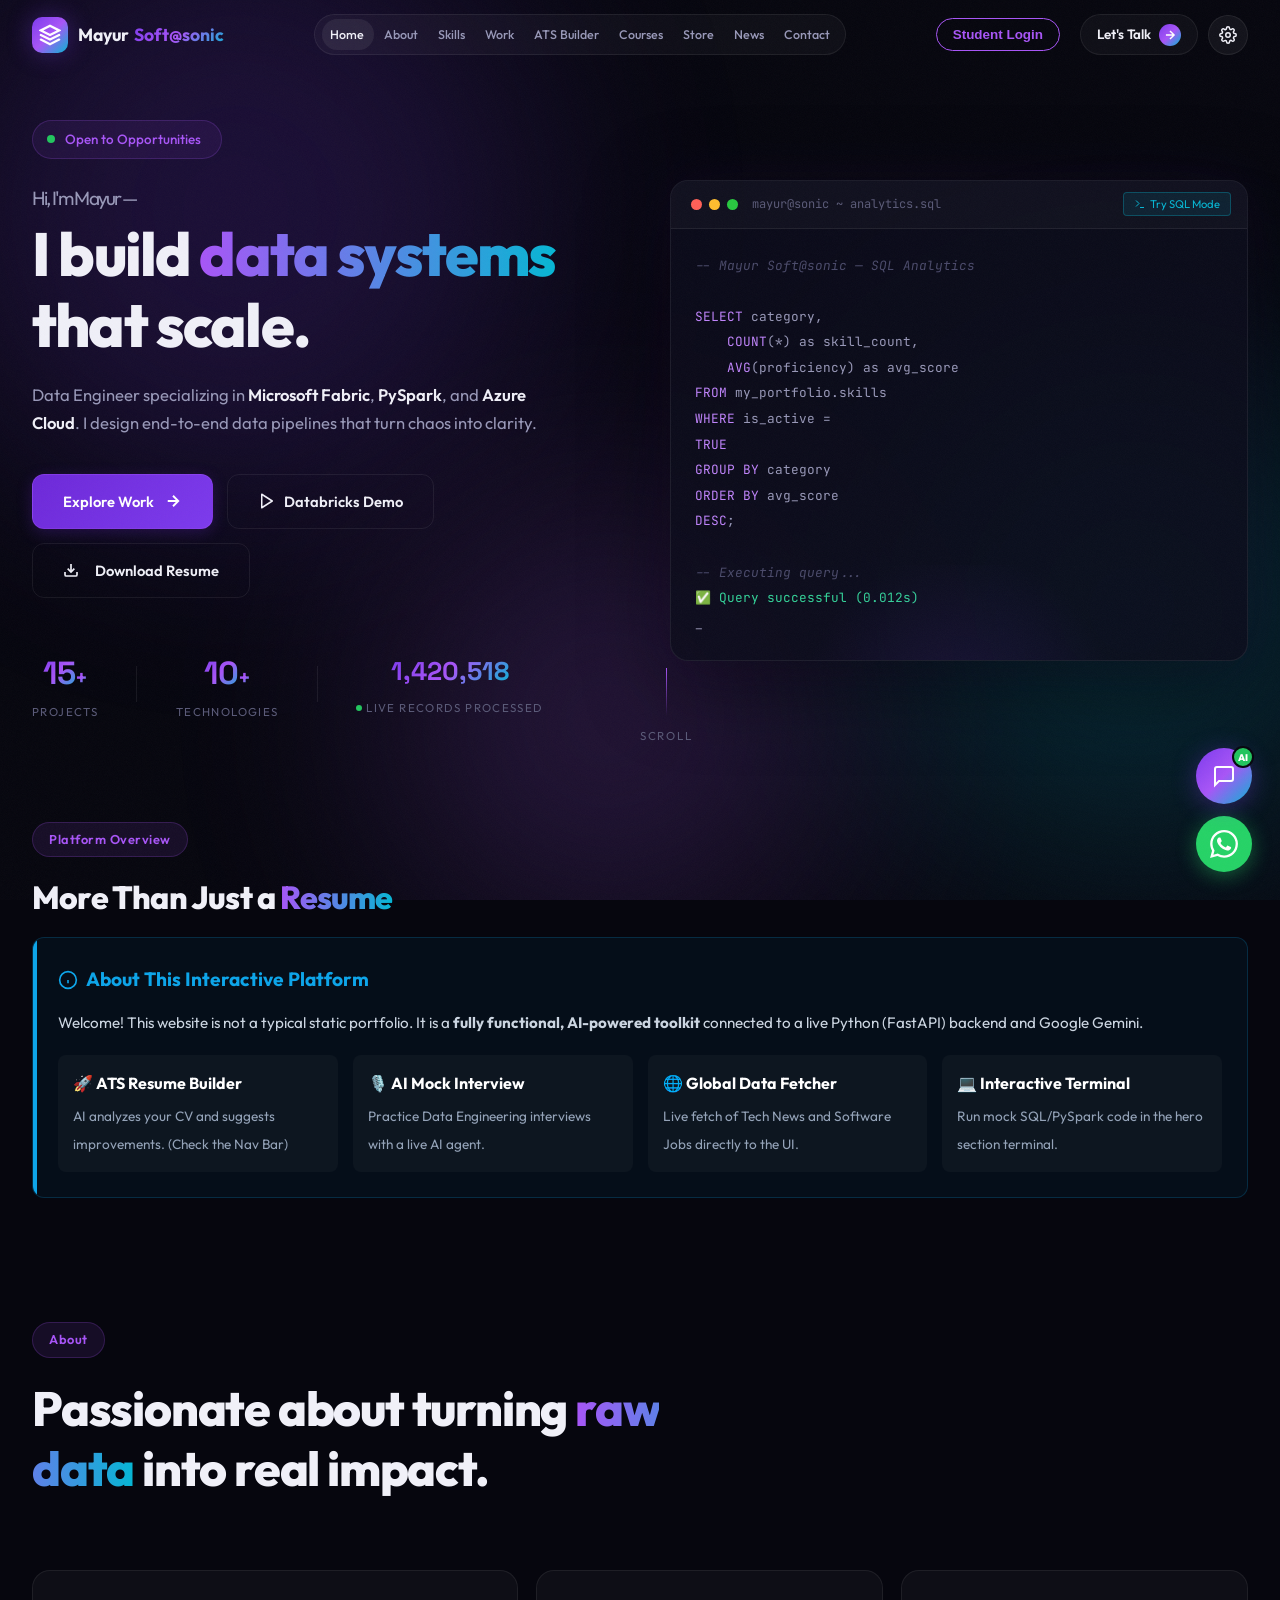
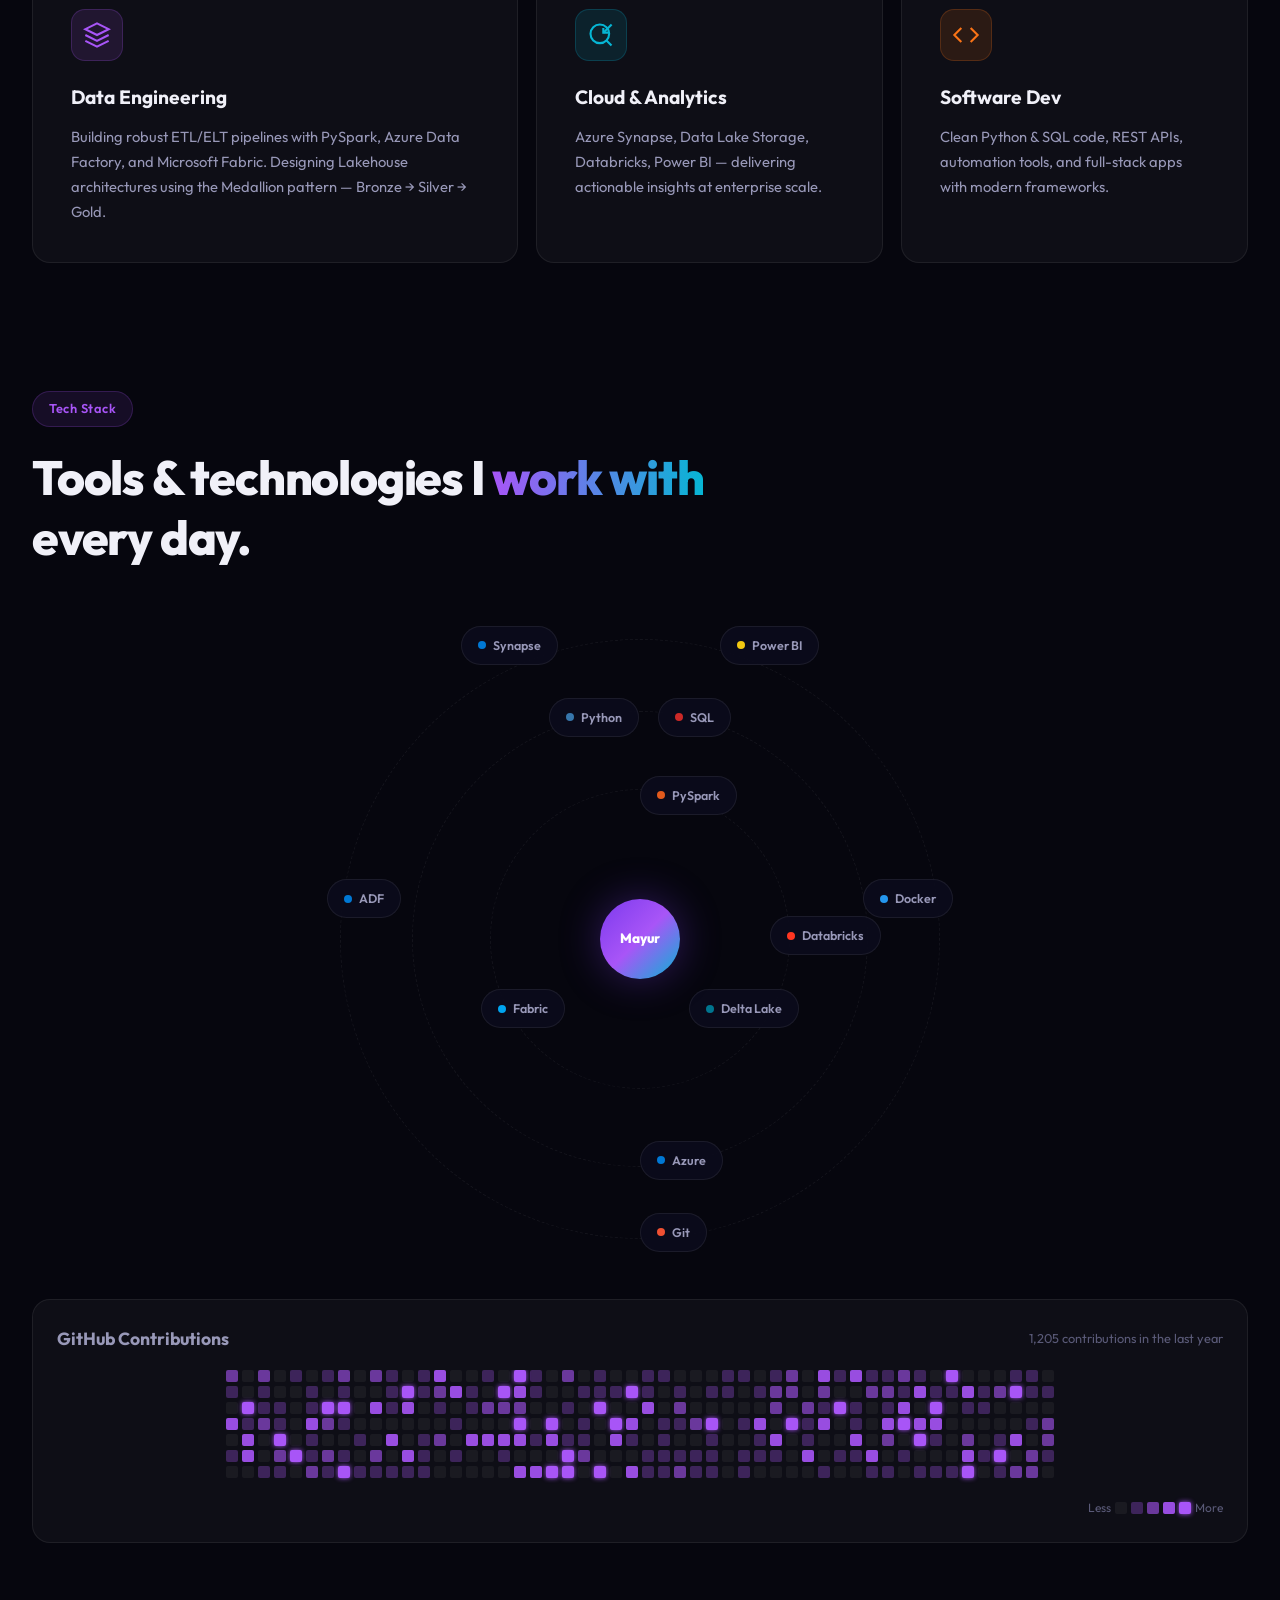
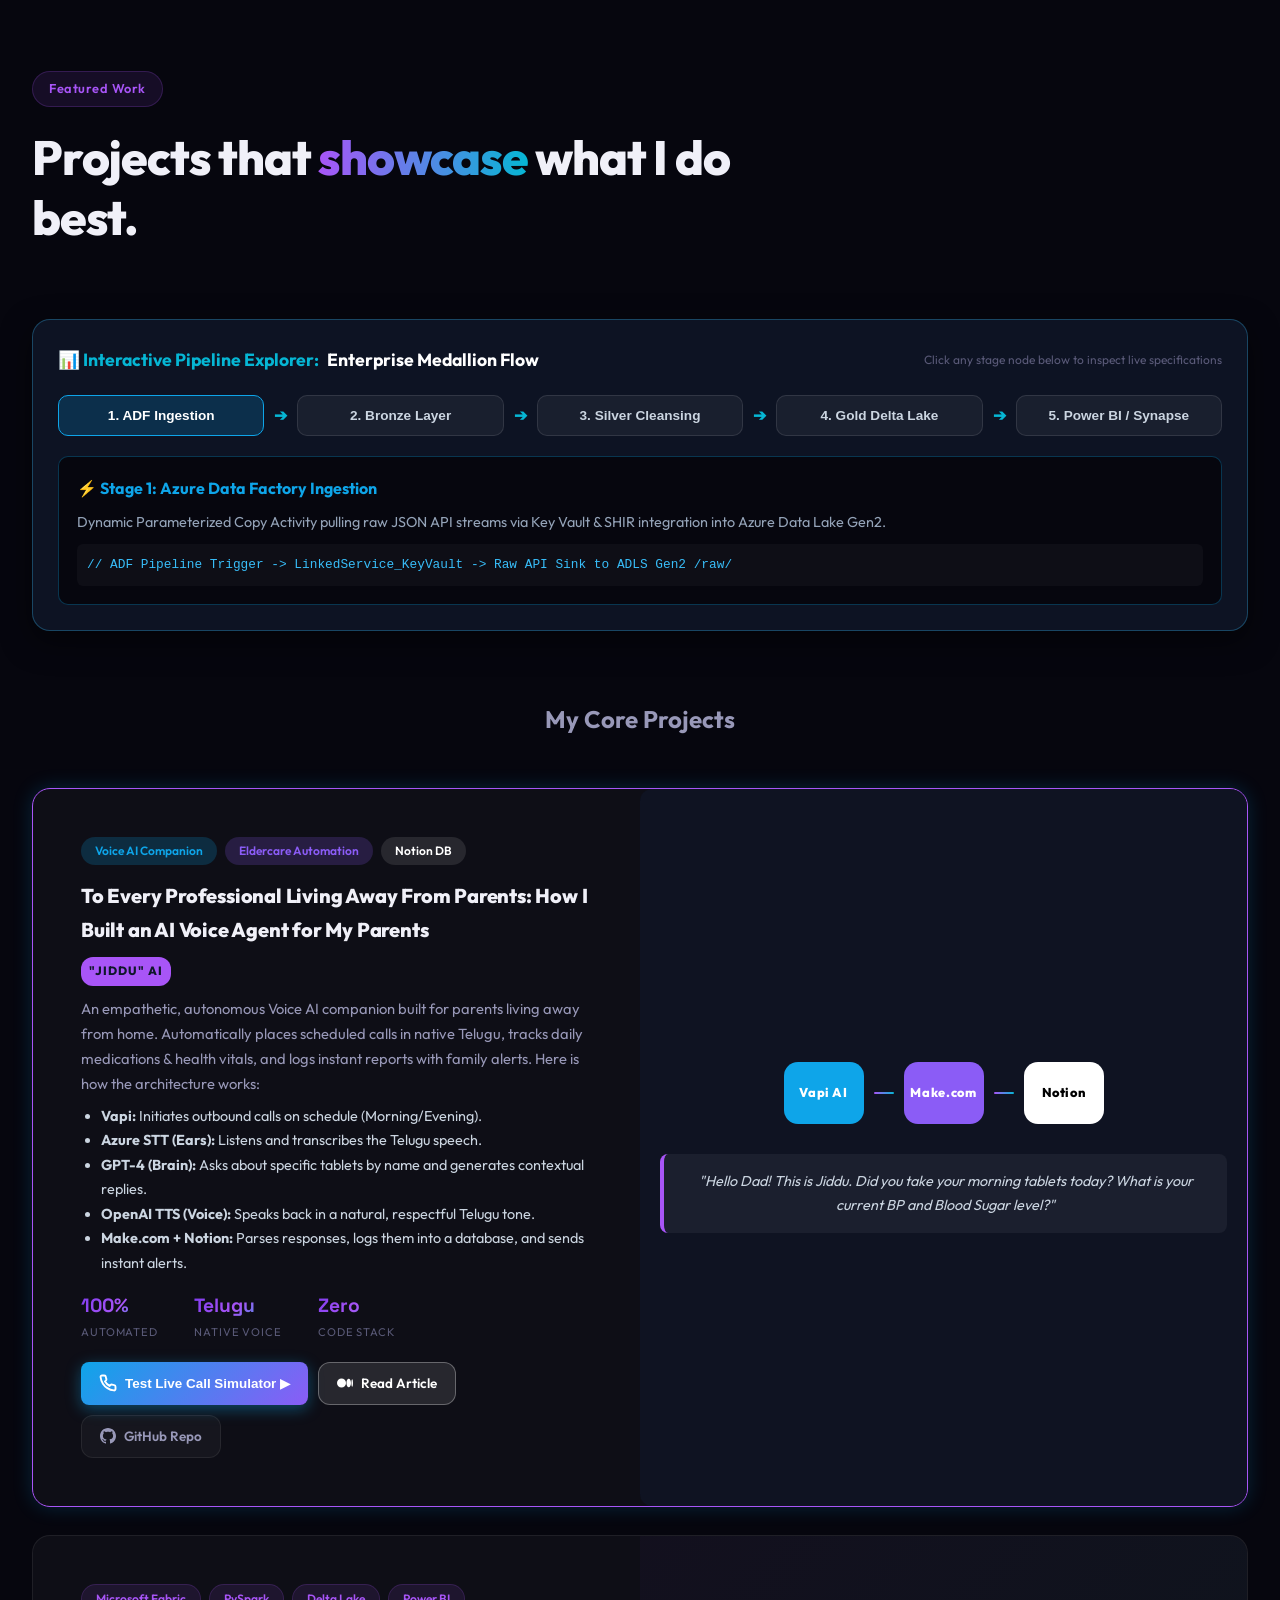
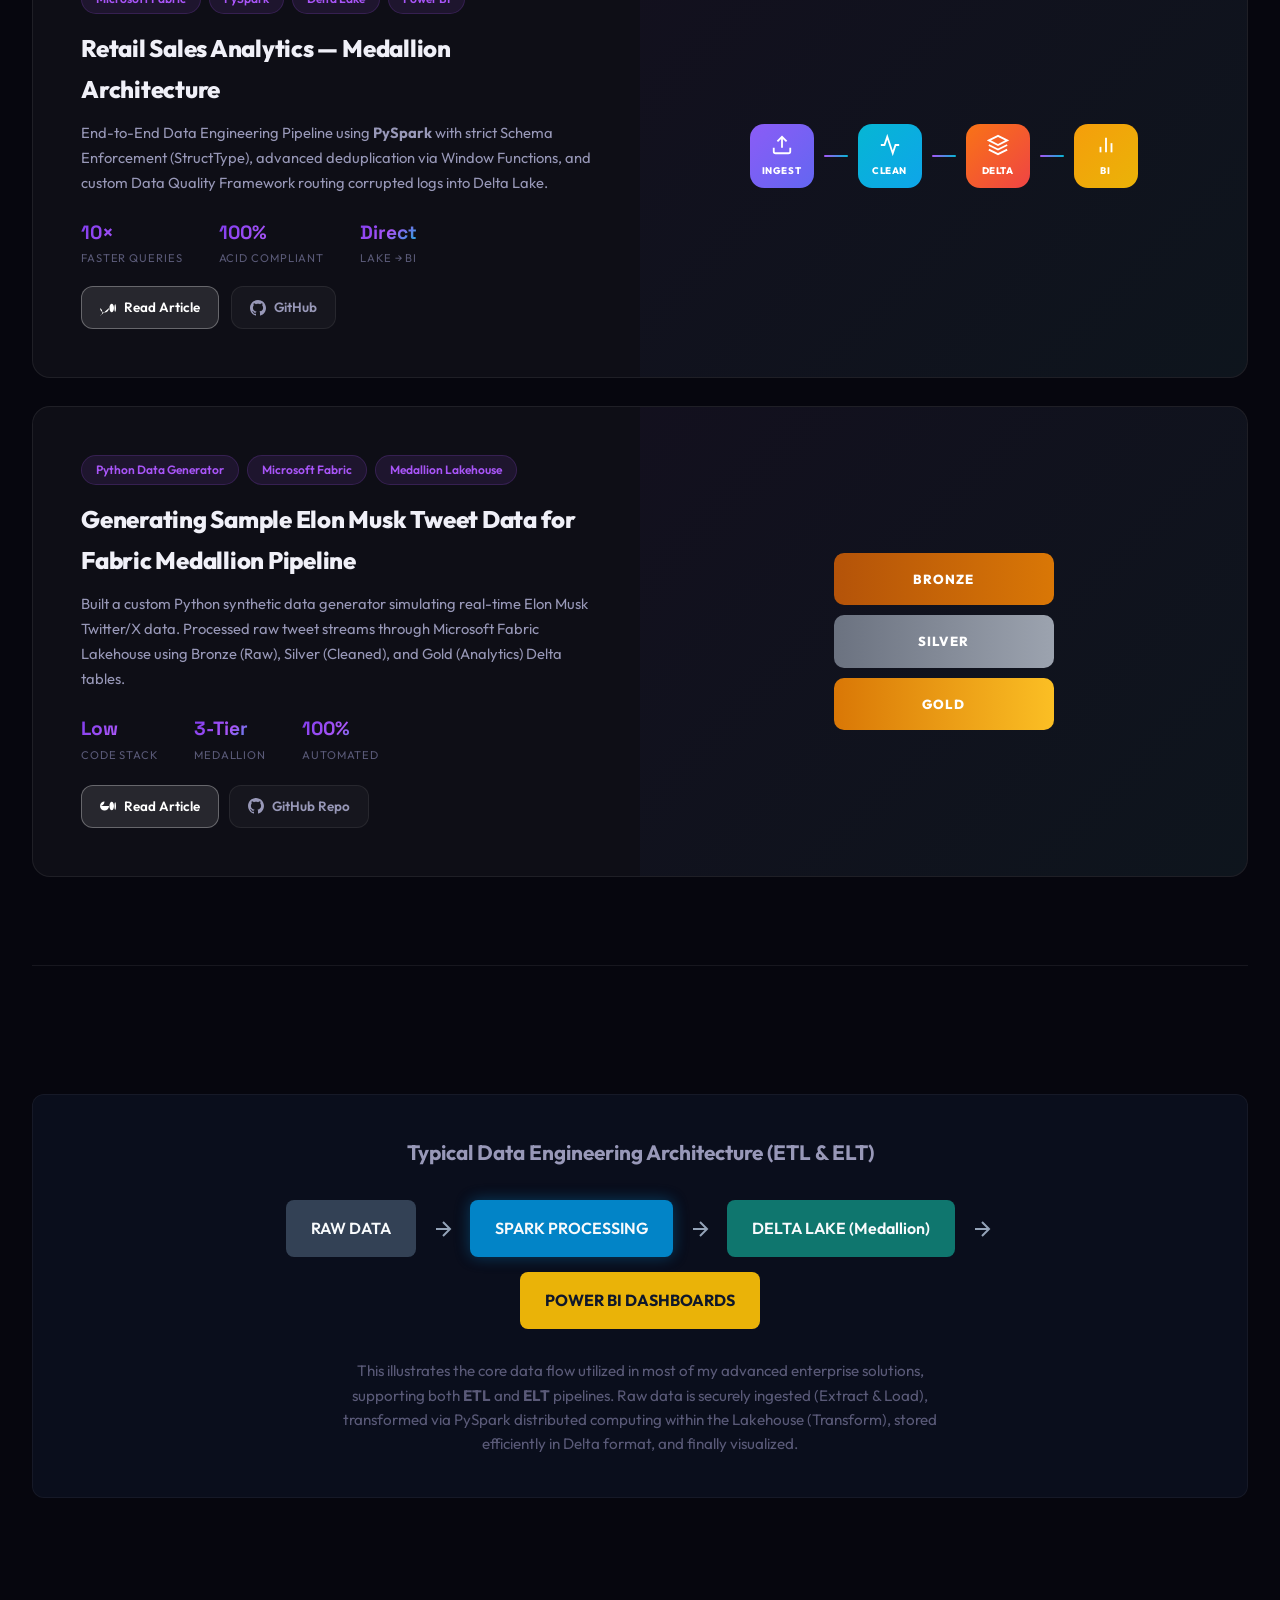
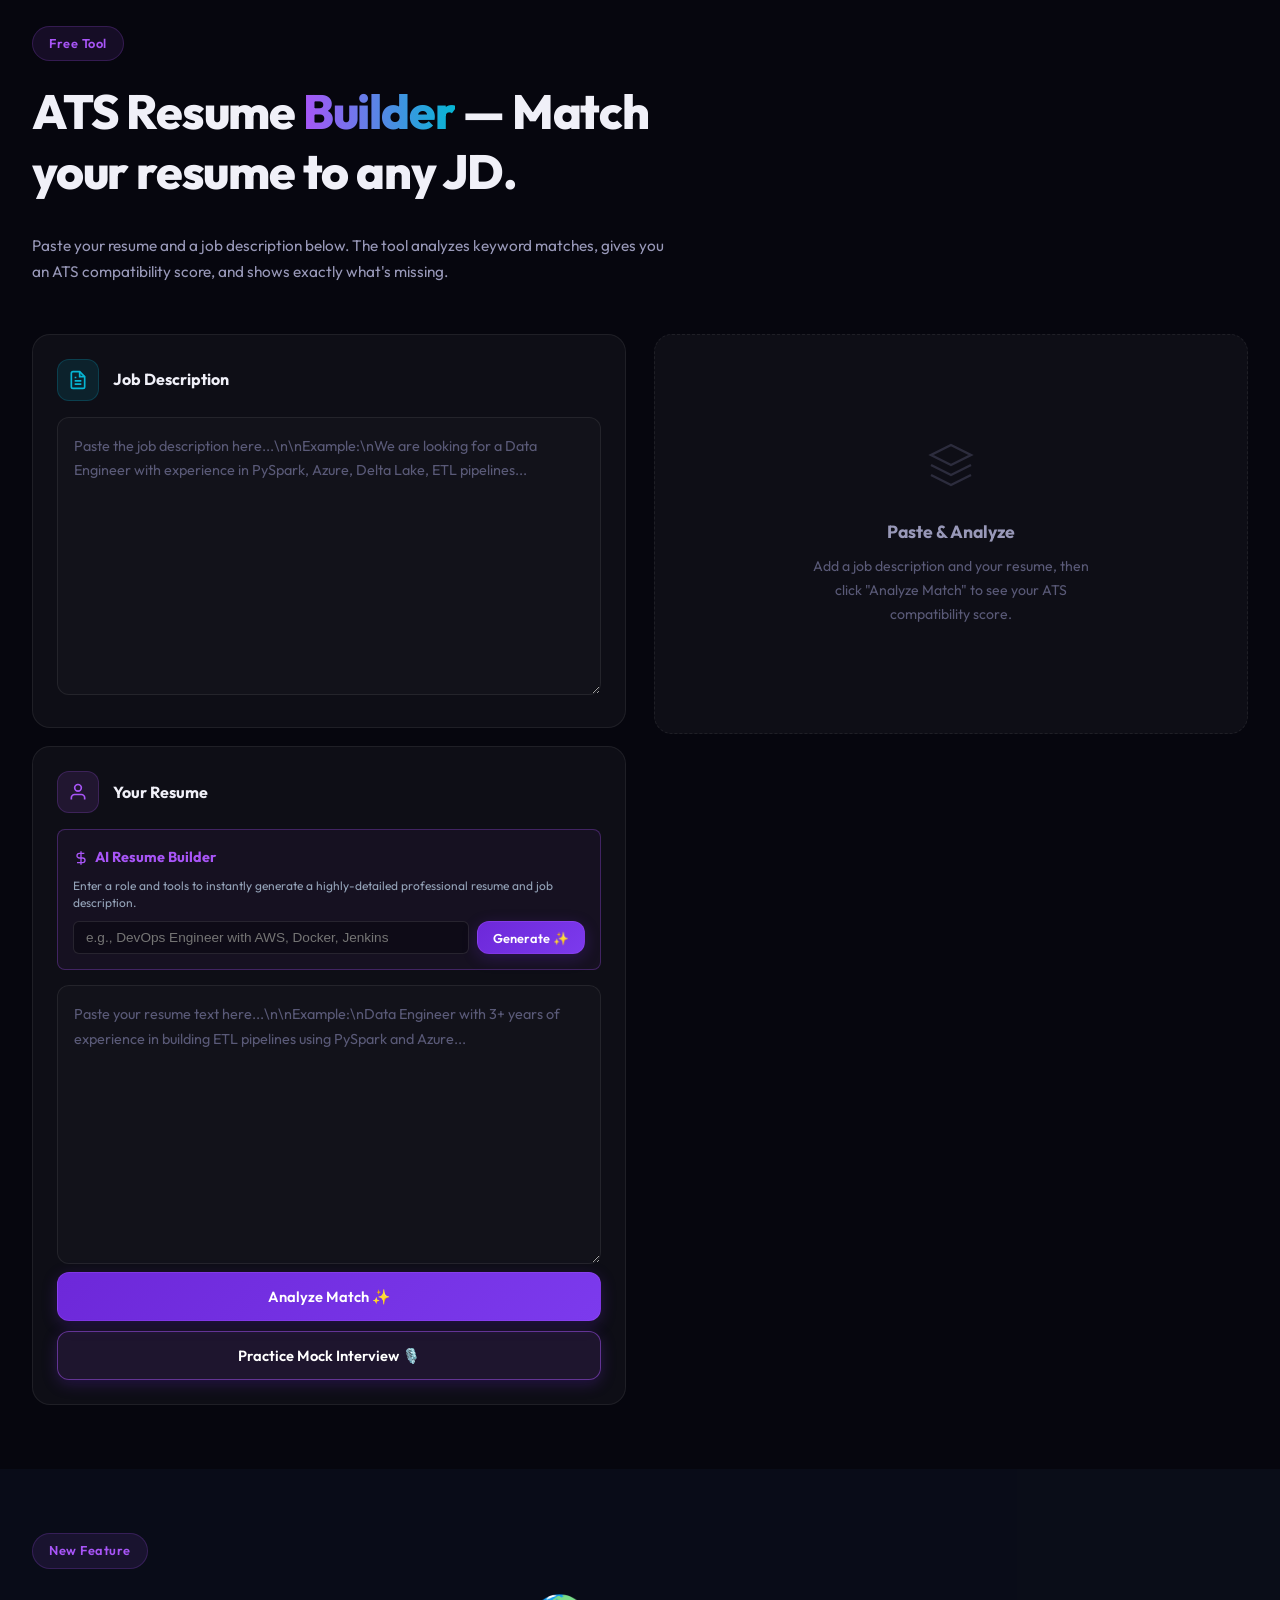
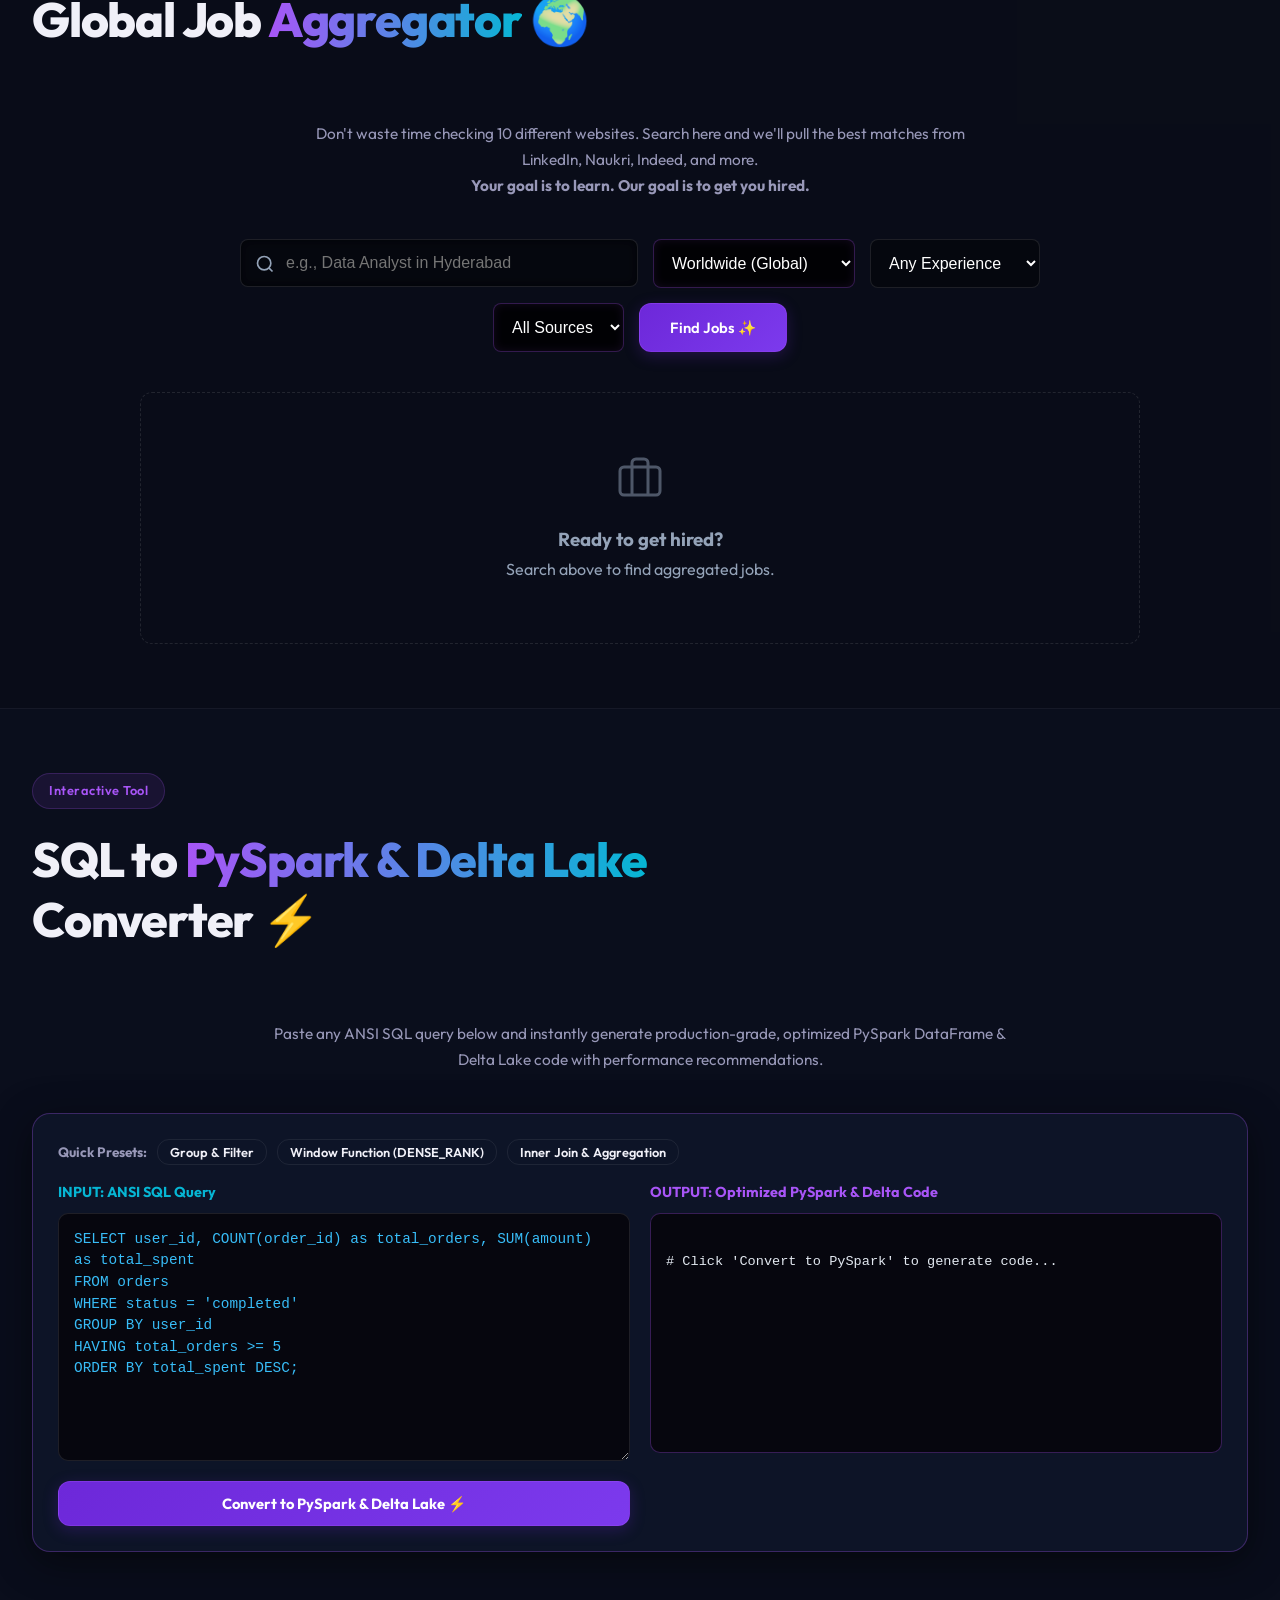
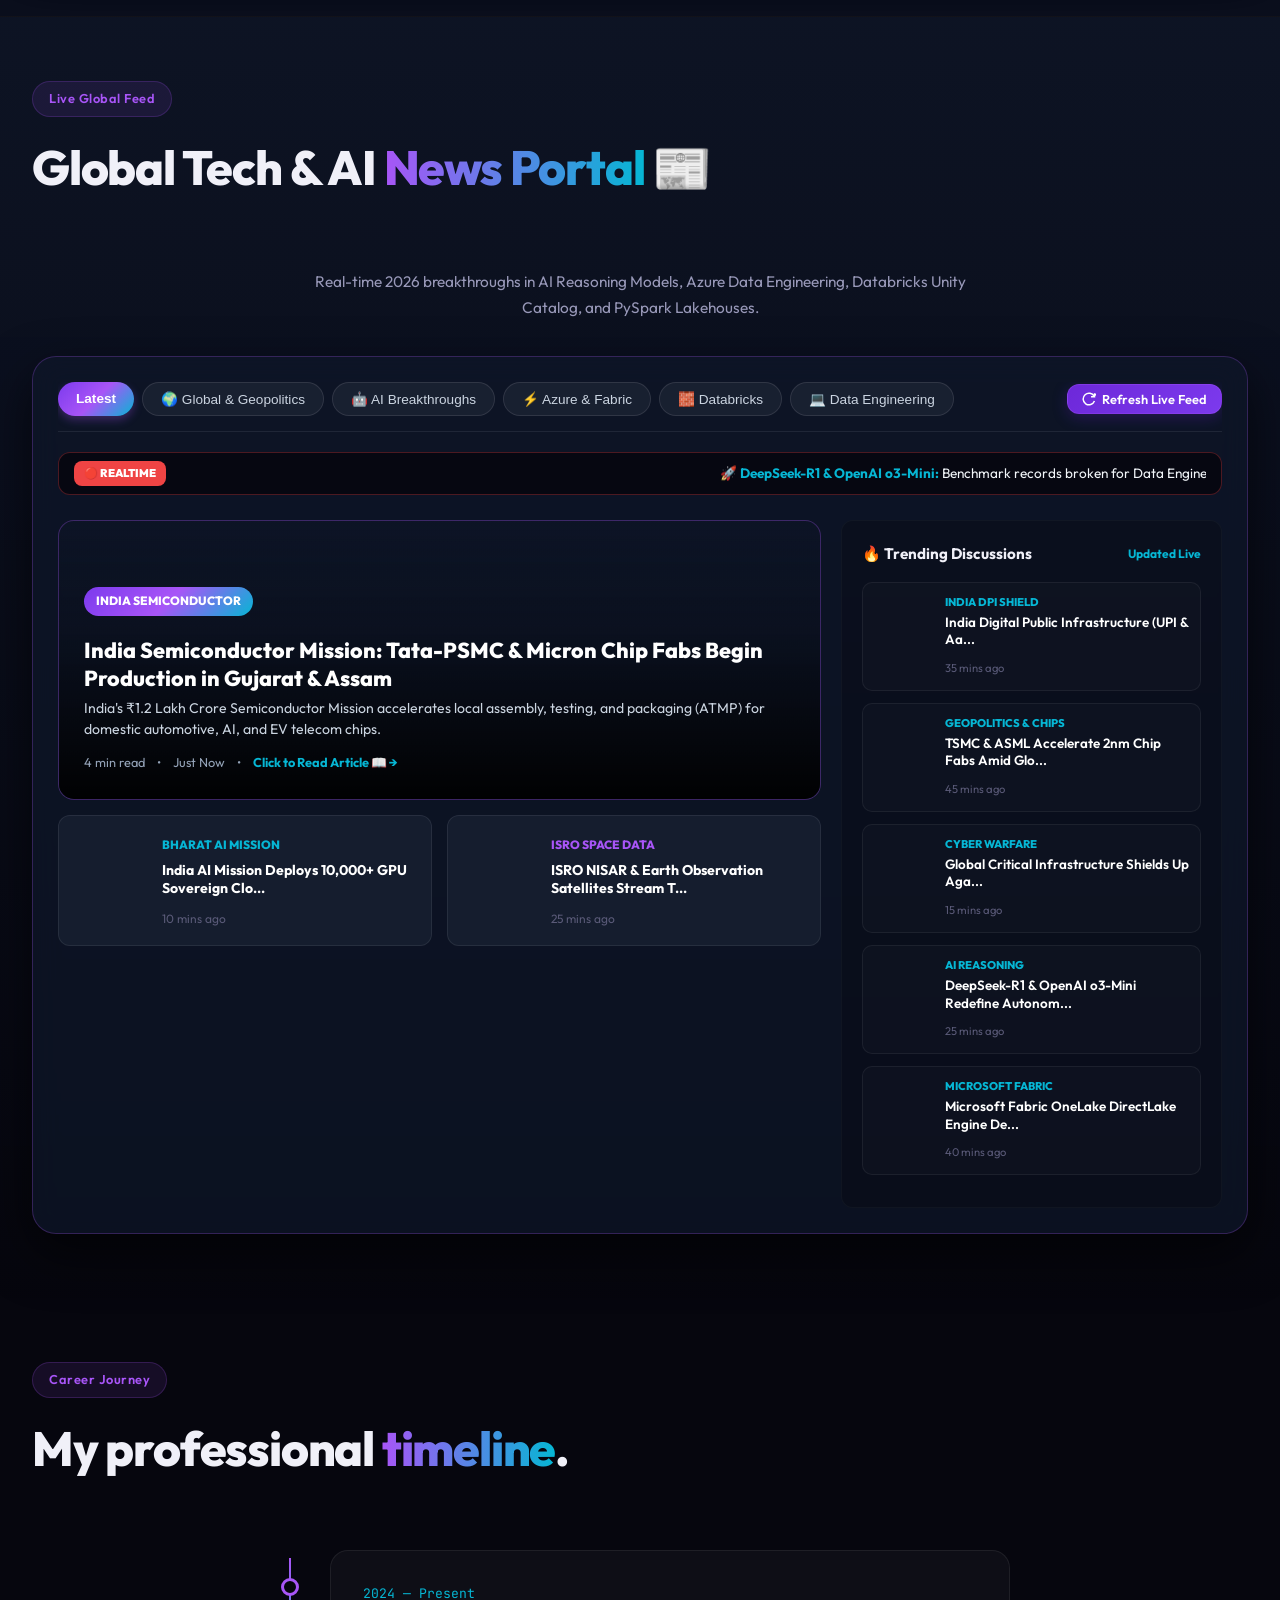
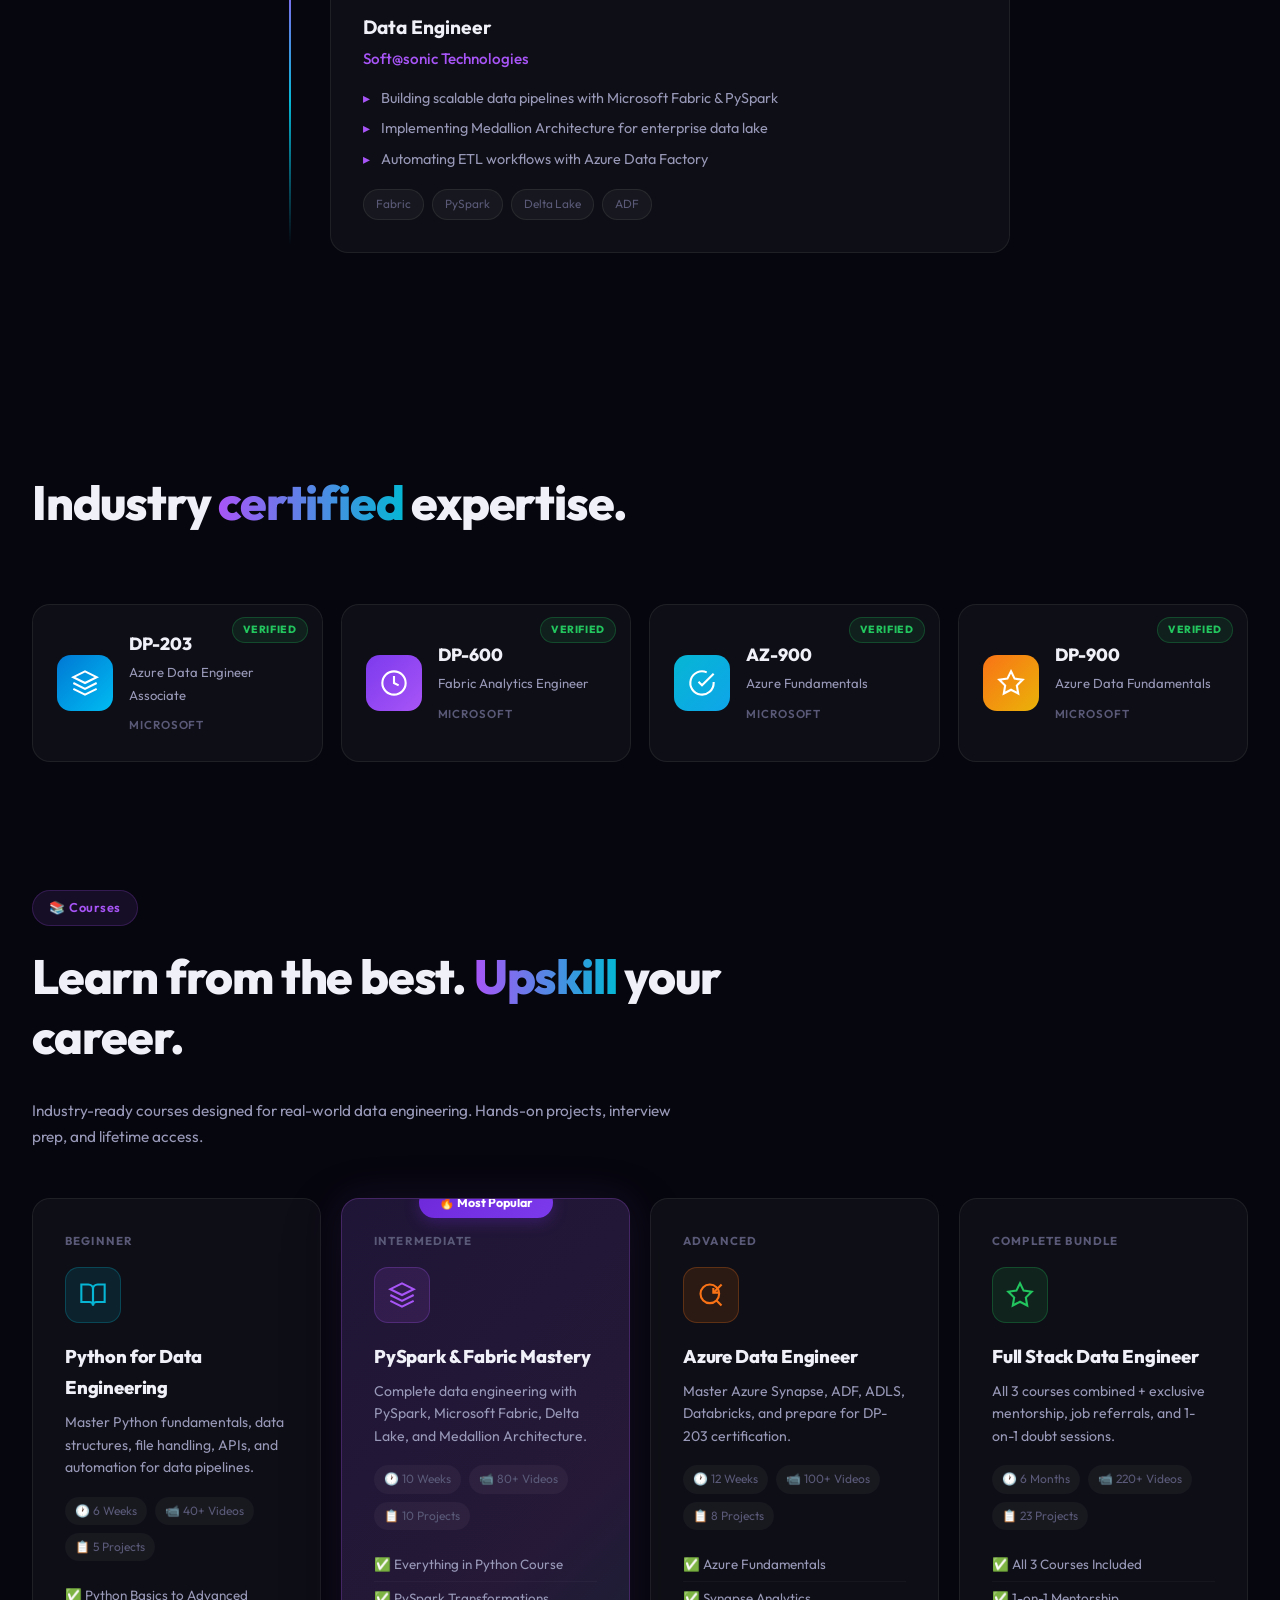
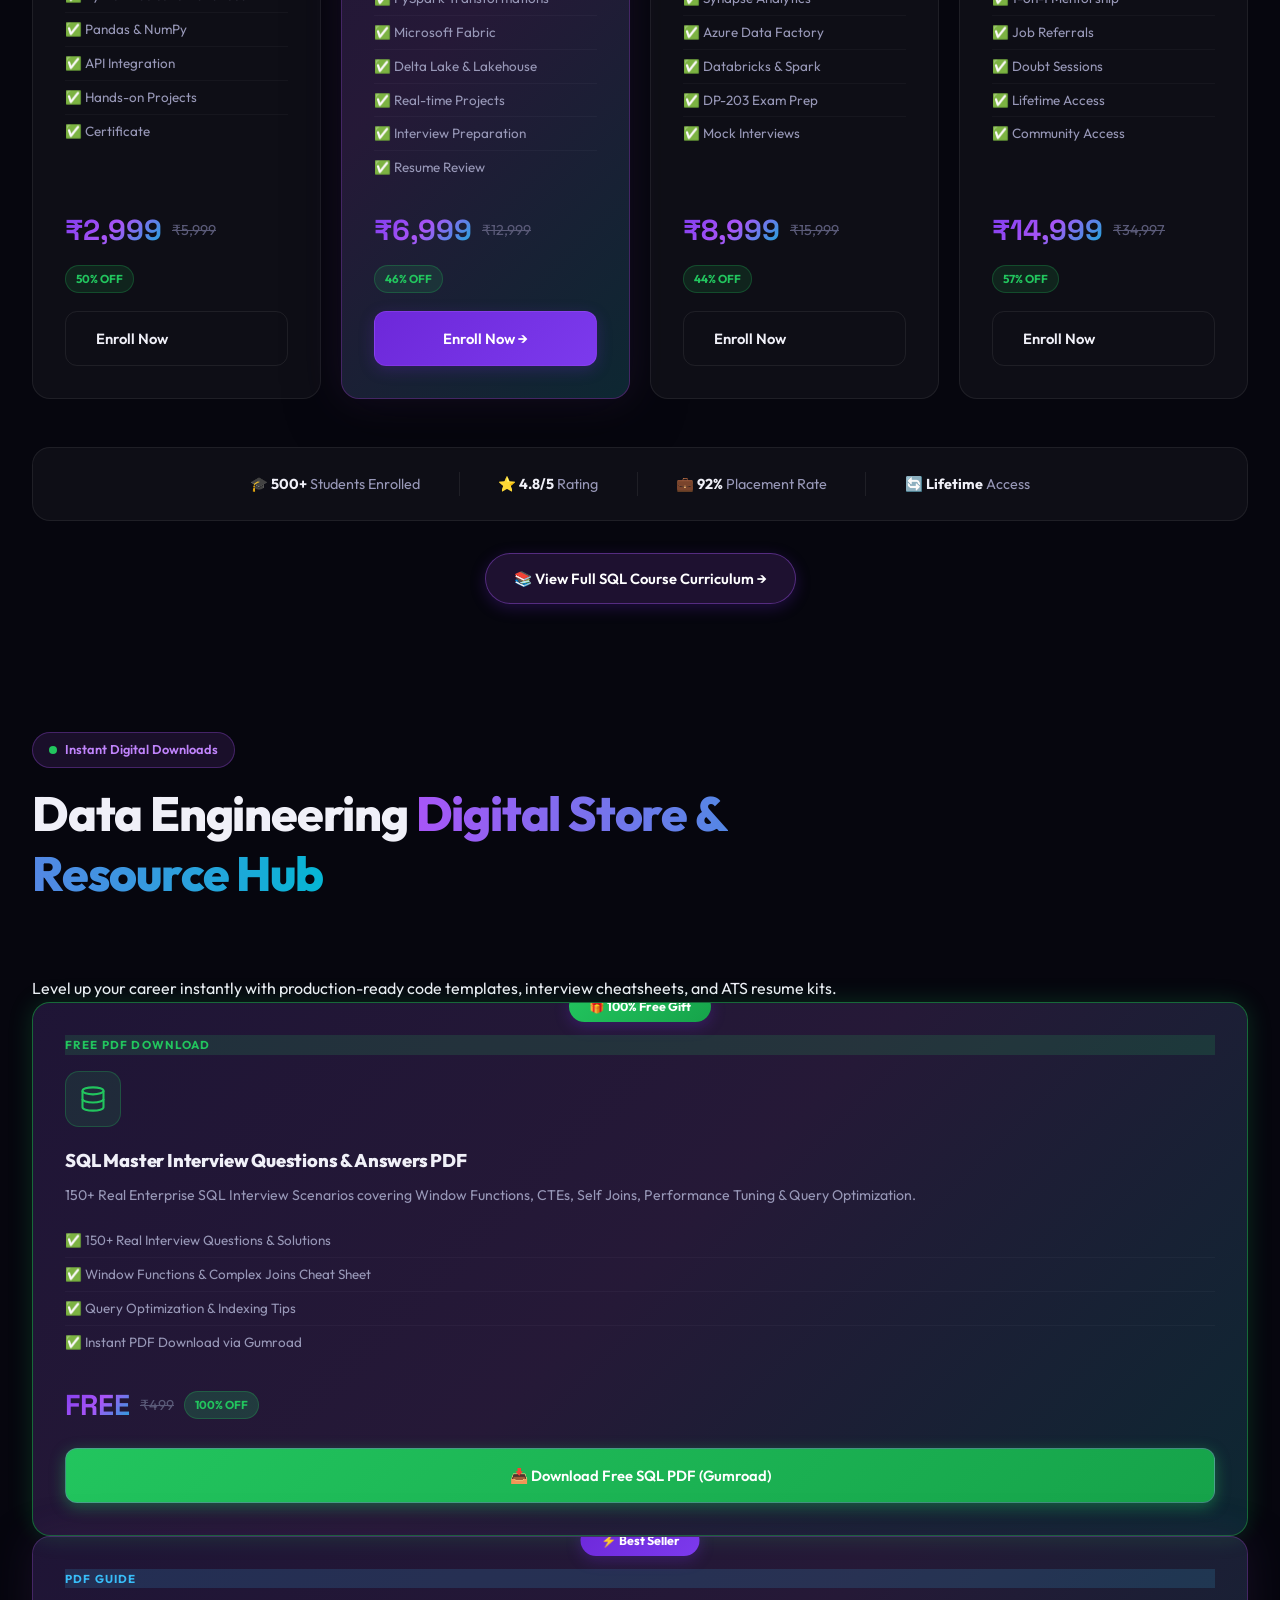
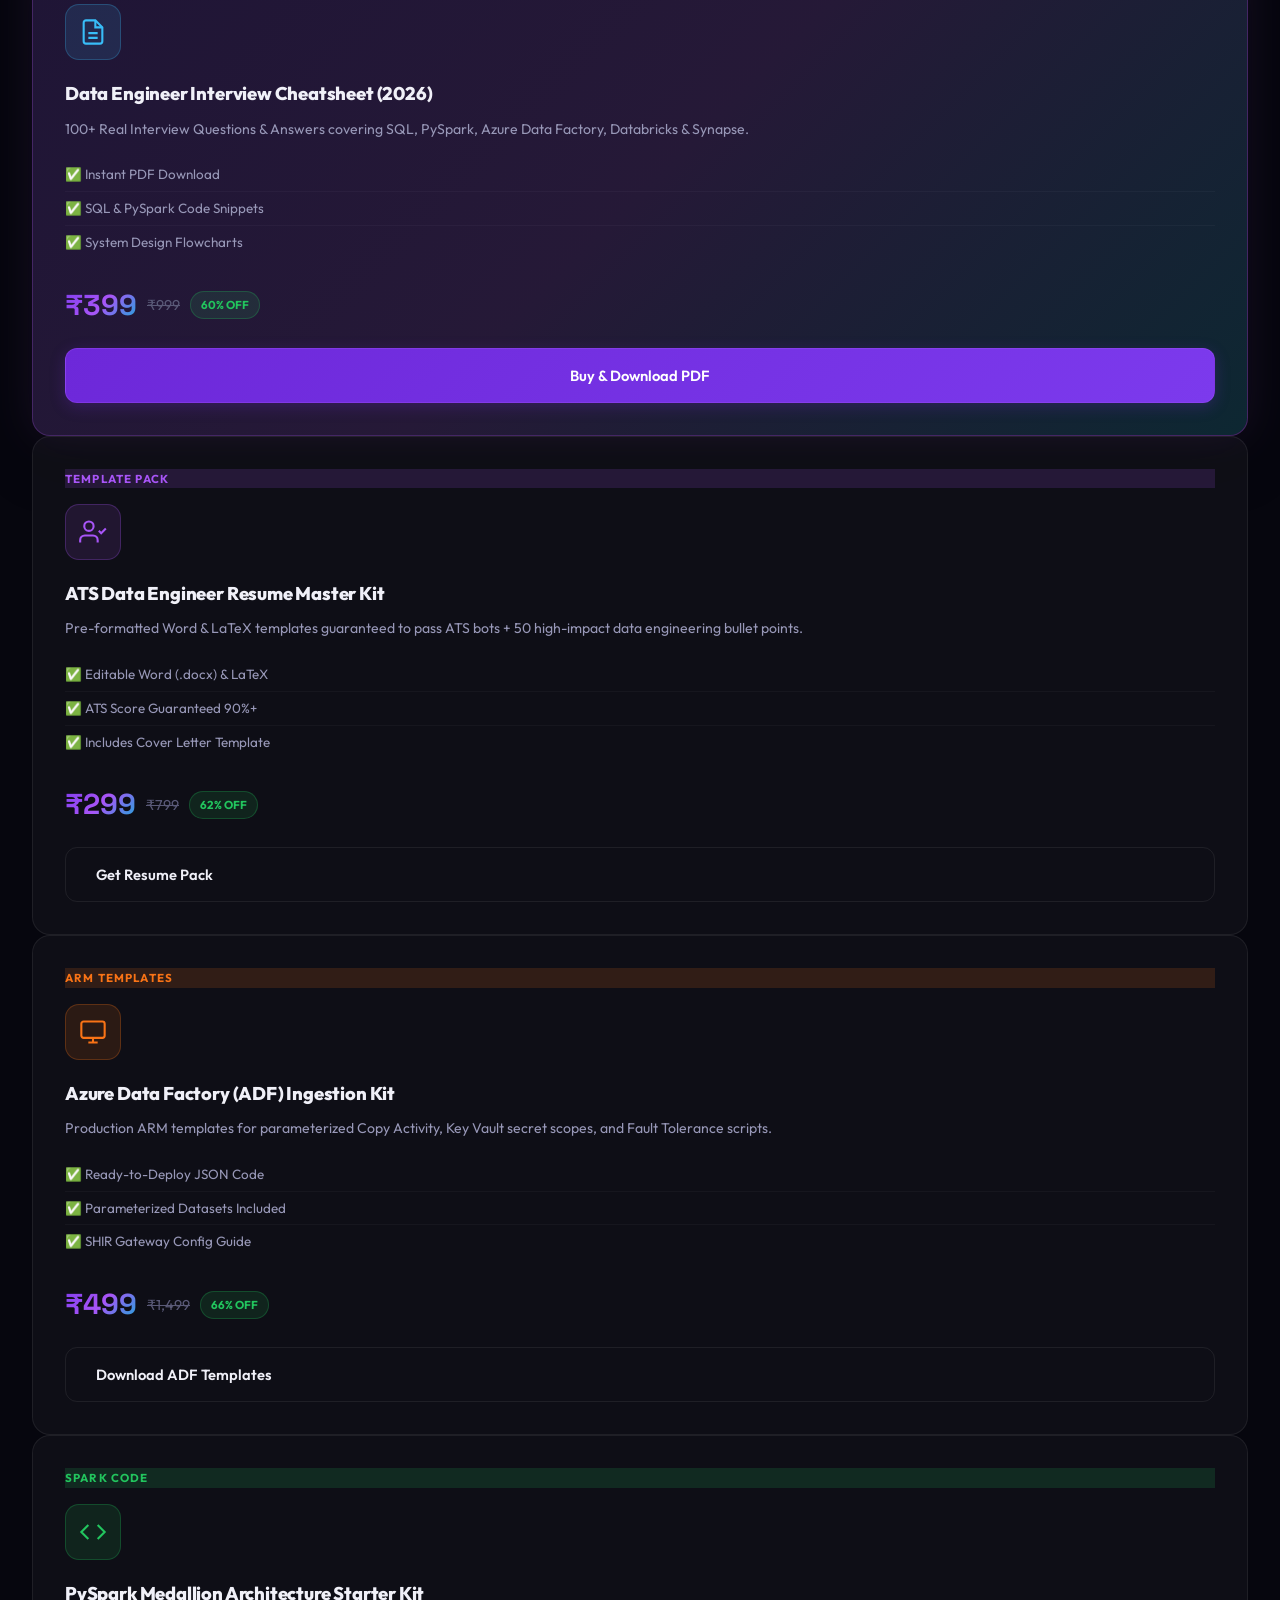
==== index.html @ 4b0d9655 "Connect live Gumroad link to Free SQL Interview Questions PDF download button" ====
<!DOCTYPE html>
<html lang="en">
<head>
    <meta charset="UTF-8">
    <meta name="viewport" content="width=device-width, initial-scale=1.0">
    <title>Mayur Soft@sonic — Data Engineer & Cloud Solutions</title>
    <meta name="description" content="Mayur Soft@sonic — Building scalable data pipelines, cloud-native solutions, and transforming raw data into powerful business insights.">
    <link rel="preconnect" href="https://fonts.googleapis.com">
    <link rel="preconnect" href="https://fonts.gstatic.com" crossorigin>
    <link href="https://fonts.googleapis.com/css2?family=Outfit:wght@300;400;500;600;700;800;900&family=Space+Grotesk:wght@400;500;600;700&family=JetBrains+Mono:wght@400;500;600&display=swap" rel="stylesheet">
    <link rel="stylesheet" href="style.css">
    <style>
        .ai-modal-overlay {
            position: fixed;
            top: 0; left: 0; width: 100vw; height: 100vh;
            background: rgba(0, 0, 0, 0.8);
            backdrop-filter: blur(8px);
            z-index: 1000;
            display: flex;
            justify-content: center;
            align-items: center;
            opacity: 0;
            pointer-events: none;
            transition: all 0.3s ease;
        }
        .ai-modal-overlay.active {
            opacity: 1;
            pointer-events: all;
        }
        .ai-modal-content {
            width: 90%;
            max-width: 800px;
            background: #0f172a;
            border-radius: 12px;
            border: 1px solid rgba(255,255,255,0.1);
            box-shadow: 0 25px 50px -12px rgba(0, 0, 0, 0.5);
            transform: scale(0.95);
            transition: all 0.3s cubic-bezier(0.4, 0, 0.2, 1);
        }
        .ai-modal-overlay.active .ai-modal-content {
            transform: scale(1);
        }
        
        .sample-btn {
            background: rgba(56, 189, 248, 0.1);
            color: #38bdf8;
            border: 1px solid rgba(56, 189, 248, 0.3);
            padding: 4px 12px;
            border-radius: 20px;
            font-size: 0.75rem;
            cursor: pointer;
            transition: all 0.2s ease;
            font-family: 'JetBrains Mono', monospace;
        }
        .sample-btn:hover {
            background: rgba(56, 189, 248, 0.25);
            border-color: #38bdf8;
            box-shadow: 0 0 8px rgba(56, 189, 248, 0.4);
        }

        /* Job Aggregator Styles */
        .job-card {
            background: rgba(15, 23, 42, 0.6);
            backdrop-filter: blur(12px);
            border: 1px solid rgba(168, 85, 247, 0.2);
            border-radius: 12px;
            padding: 24px;
            display: flex;
            flex-direction: column;
            position: relative;
            overflow: hidden;
            box-shadow: 0 4px 20px rgba(0, 0, 0, 0.3);
            transition: all 0.3s ease;
        }
        .job-card:hover {
            transform: translateY(-5px);
            border-color: rgba(168, 85, 247, 0.6);
            box-shadow: 0 10px 30px rgba(168, 85, 247, 0.15), inset 0 0 20px rgba(168, 85, 247, 0.05);
        }
        .job-card::before {
            content: '';
            position: absolute;
            top: 0; left: 0; width: 100%; height: 2px;
            background: linear-gradient(90deg, transparent, #a855f7, transparent);
            opacity: 0;
            transition: opacity 0.3s ease;
        }
        .job-card:hover::before {
            opacity: 1;
        }

        /* Auth Modal */
        .auth-modal {
            position: fixed; top: 0; left: 0; width: 100%; height: 100%;
            background: rgba(2, 6, 23, 0.8); backdrop-filter: blur(8px);
            z-index: 10000; display: flex; justify-content: center; align-items: center;
            opacity: 0; pointer-events: none; transition: opacity 0.3s ease;
        }
        .auth-modal.active { opacity: 1; pointer-events: all; }
        .auth-box {
            background: rgba(15, 23, 42, 0.9); border: 1px solid rgba(255, 255, 255, 0.1);
            border-radius: 16px; padding: 40px; width: 100%; max-width: 400px;
            transform: translateY(20px); transition: transform 0.3s ease;
            box-shadow: 0 20px 40px rgba(0,0,0,0.5); position: relative;
        }
        .auth-modal.active .auth-box { transform: translateY(0); }
        .auth-header { text-align: center; margin-bottom: 30px; }
        .auth-header h3 { font-size: 1.5rem; color: #fff; margin-bottom: 8px; }
        .auth-header p { color: #94a3b8; font-size: 0.9rem; }
        .auth-input {
            width: 100%; padding: 12px 16px; background: rgba(255, 255, 255, 0.05);
            border: 1px solid rgba(255, 255, 255, 0.1); border-radius: 8px;
            color: #fff; margin-bottom: 15px; outline: none; transition: all 0.2s; box-sizing: border-box;
        }
        .auth-input:focus { border-color: var(--accent); background: rgba(14, 165, 233, 0.05); }
        .auth-btn {
            width: 100%; padding: 12px; background: var(--accent); color: #0f172a;
            border: none; border-radius: 8px; font-weight: 700; cursor: pointer;
            transition: all 0.2s;
        }
        .auth-btn:hover { background: #0284c7; color: #fff; }
        .auth-google {
            width: 100%; padding: 12px; background: #fff; color: #333;
            border: none; border-radius: 8px; font-weight: 600; cursor: pointer;
            display: flex; align-items: center; justify-content: center; gap: 10px;
            margin-top: 15px; transition: all 0.2s;
        }
        .auth-google:hover { background: #f1f5f9; }
        .auth-close {
            position: absolute; top: 15px; right: 15px; background: none; border: none;
            color: #94a3b8; cursor: pointer; font-size: 1.5rem;
        }
        
        /* Dashboard Styles */
        .dashboard-container { padding-top: 120px; display: none; }
        .dash-header {
            display: flex; justify-content: space-between; align-items: center;
            margin-bottom: 40px; border-bottom: 1px solid rgba(255,255,255,0.1); padding-bottom: 20px; flex-wrap: wrap; gap: 20px;
        }
        .dash-grid {
            display: grid; grid-template-columns: repeat(auto-fit, minmax(300px, 1fr)); gap: 24px;
        }
        .dash-card {
            background: rgba(15, 23, 42, 0.6); backdrop-filter: blur(12px);
            border: 1px solid rgba(255, 255, 255, 0.1); border-radius: 12px; padding: 24px;
        }
        .dash-card h4 { color: var(--accent); margin-bottom: 15px; font-size: 1.1rem; }
        .progress-bar { width: 100%; height: 8px; background: rgba(255,255,255,0.1); border-radius: 4px; margin-top: 10px; overflow: hidden; }
        .progress-fill { height: 100%; background: var(--accent); border-radius: 4px; }
        /* Premium Modal */
        .premium-modal {
            position: fixed; top: 0; left: 0; width: 100%; height: 100%;
            background: rgba(2, 6, 23, 0.85); backdrop-filter: blur(12px);
            z-index: 10001; display: flex; justify-content: center; align-items: center;
            opacity: 0; pointer-events: none; transition: opacity 0.3s ease;
        }
        .premium-modal.active { opacity: 1; pointer-events: all; }
        .premium-box {
            background: linear-gradient(180deg, rgba(30, 41, 59, 0.95) 0%, rgba(15, 23, 42, 0.95) 100%);
            border: 1px solid rgba(168, 85, 247, 0.4); border-radius: 16px; padding: 40px; 
            width: 100%; max-width: 450px; text-align: center; position: relative;
            transform: translateY(20px) scale(0.95); transition: all 0.4s cubic-bezier(0.175, 0.885, 0.32, 1.275);
            box-shadow: 0 20px 50px rgba(0,0,0,0.5), inset 0 0 20px rgba(168, 85, 247, 0.1);
        }
        .premium-modal.active .premium-box { transform: translateY(0) scale(1); }
        .premium-icon { font-size: 3rem; margin-bottom: 20px; animation: float 3s ease-in-out infinite; }
        .premium-box h3 { font-size: 1.8rem; color: #fff; margin-bottom: 10px; background: linear-gradient(90deg, #c084fc, #38bdf8); -webkit-background-clip: text; -webkit-text-fill-color: transparent; }
        .premium-box p { color: #cbd5e1; font-size: 1rem; margin-bottom: 25px; line-height: 1.5; }
        .premium-btn {
            background: linear-gradient(90deg, #a855f7, #3b82f6); color: #fff; border: none;
            padding: 14px 24px; border-radius: 8px; font-weight: 700; font-size: 1.1rem;
            cursor: pointer; transition: all 0.3s ease; box-shadow: 0 4px 15px rgba(168, 85, 247, 0.4);
            display: inline-block; text-decoration: none; width: 100%; box-sizing: border-box;
        }
        .premium-btn:hover { transform: translateY(-2px); box-shadow: 0 8px 25px rgba(168, 85, 247, 0.6); }
        .premium-close {
            position: absolute; top: 15px; right: 15px; background: none; border: none;
            color: #64748b; cursor: pointer; font-size: 1.5rem; transition: color 0.2s;
        }
        .premium-close:hover { color: #fff; }

        /* AI Tutor Floating Widget */
        .tutor-widget-btn {
            position: fixed; bottom: 30px; right: 30px; z-index: 9999;
            width: 60px; height: 60px; border-radius: 50%;
            background: linear-gradient(135deg, #a855f7, #38bdf8);
            border: none; cursor: pointer; display: none; /* hidden by default */
            align-items: center; justify-content: center;
            box-shadow: 0 10px 25px rgba(168, 85, 247, 0.4);
            transition: all 0.3s ease; animation: float 3s ease-in-out infinite;
        }
        .tutor-widget-btn:hover { transform: scale(1.1); }
        .tutor-widget-btn svg { width: 30px; height: 30px; color: #fff; }
        
        .tutor-window {
            position: fixed; top: 0; right: 0; bottom: 0; z-index: 9998;
            width: 450px; height: 100vh; max-height: 100vh; border-radius: 16px 0 0 16px;
            background: rgba(15, 23, 42, 0.95); backdrop-filter: blur(12px);
            border-left: 1px solid rgba(168, 85, 247, 0.3); display: flex; flex-direction: column;
            box-shadow: -10px 0 50px rgba(0,0,0,0.5); opacity: 0; pointer-events: none;
            transform: translateX(20px) scale(0.95); transition: opacity 0.3s, transform 0.3s;
            overflow: hidden; min-width: 300px; min-height: 400px;
        }
        .tutor-window.active { opacity: 1; pointer-events: all; transform: translateX(0) scale(1); }
        
        /* Custom Resize Handles */
        .resize-edge-w { position: absolute; width: 8px; height: 100%; top: 0; left: -4px; cursor: ew-resize; z-index: 10000; }
        .tutor-window.minimized { height: auto !important; }
        .tutor-window.minimized .tutor-body, .tutor-window.minimized .tutor-footer { display: none !important; }
        @media (max-width: 480px) {
            .tutor-window { width: calc(100% - 40px); right: 20px; bottom: 90px; height: 60vh; }
        }
        .tutor-header {
            padding: 15px 20px; border-bottom: 1px solid rgba(255,255,255,0.1);
            display: flex; justify-content: space-between; align-items: center;
            background: rgba(255,255,255,0.02); border-radius: 16px 16px 0 0;
            cursor: grab;
        }
        .tutor-header:active { cursor: grabbing; }
        .tutor-header h4 { margin: 0; color: #fff; display: flex; align-items: center; gap: 8px; }
        .tutor-header button { background: none; border: none; color: #94a3b8; cursor: pointer; font-size: 1.5rem; line-height: 1; }
        .tutor-body { flex: 1; padding: 20px; overflow-y: auto; display: flex; flex-direction: column; gap: 15px; }
        .tutor-msg { max-width: 85%; padding: 12px 16px; border-radius: 12px; font-size: 0.9rem; line-height: 1.5; word-wrap: break-word; }
        .tutor-msg.ai { background: rgba(56, 189, 248, 0.1); border: 1px solid rgba(56, 189, 248, 0.2); color: #e2e8f0; align-self: flex-start; border-bottom-left-radius: 4px; }
        .tutor-msg.user { background: linear-gradient(90deg, #a855f7, #3b82f6); color: #fff; align-self: flex-end; border-bottom-right-radius: 4px; }
        .tutor-footer { padding: 15px; border-top: 1px solid rgba(255,255,255,0.1); display: flex; gap: 10px; }
        .tutor-input {
            flex: 1; padding: 10px 15px; background: rgba(255,255,255,0.05); border: 1px solid rgba(255,255,255,0.1);
            border-radius: 20px; color: #fff; outline: none; transition: border-color 0.2s;
        }
        .tutor-input:focus { border-color: #38bdf8; }
        .tutor-send {
            width: 40px; height: 40px; border-radius: 50%; background: var(--accent); border: none;
            color: #0f172a; cursor: pointer; display: flex; justify-content: center; align-items: center;
        }

        /* Tutor Voice and Vision animations */
        @keyframes pulse-red {
            0% { box-shadow: 0 0 0 0 rgba(239, 68, 68, 0.7); background-color: rgba(239, 68, 68, 0.2); }
            70% { box-shadow: 0 0 0 8px rgba(239, 68, 68, 0); background-color: rgba(239, 68, 68, 0.8); }
            100% { box-shadow: 0 0 0 0 rgba(239, 68, 68, 0); background-color: rgba(239, 68, 68, 0.2); }
        }
        .mic-listening { animation: pulse-red 1.5s infinite; color: white !important; }
        .tutor-icon-btn {
            background: none; border: none; color: #94a3b8; cursor: pointer;
            display: flex; align-items: center; justify-content: center; padding: 8px;
            border-radius: 50%; transition: color 0.2s, background 0.2s;
        }
        .tutor-icon-btn:hover { color: #fff; background: rgba(255,255,255,0.1); }
        .tutor-msg img { max-width: 100%; border-radius: 8px; margin-top: 5px; border: 1px solid rgba(255,255,255,0.2); }
        .vision-scan { position: relative; overflow: hidden; border-radius: 8px; }
        .vision-scan::after {
            content: ''; position: absolute; top: 0; left: 0; width: 100%; height: 2px;
            background: #38bdf8; box-shadow: 0 0 10px #38bdf8;
            animation: scan 2s linear infinite;
        }
        @keyframes scan {
            0% { top: 0; }
            50% { top: 100%; }
            100% { top: 0; }
        }

        /* AI Tutor Code Blocks */
        .code-block-wrapper {
            background: #1e293b; border-radius: 8px; margin: 10px 0;
            overflow: hidden; border: 1px solid rgba(255,255,255,0.1);
        }
        .code-block-header {
            display: flex; justify-content: space-between; align-items: center;
            background: #0f172a; padding: 5px 15px; font-size: 0.8rem; color: #94a3b8;
        }
        .code-block-header button {
            background: none; border: 1px solid rgba(56, 189, 248, 0.3); color: #38bdf8; 
            cursor: pointer; font-size: 0.75rem; padding: 2px 8px; border-radius: 4px;
            transition: all 0.2s;
        }
        .code-block-header button:hover { background: #38bdf8; color: #0f172a; }
        .code-block-content { 
            padding: 12px 15px; overflow-x: auto; margin: 0; 
            font-family: 'Fira Code', monospace; font-size: 0.85rem; color: #e2e8f0; 
        }
    </style>
</head>
<body>
    <!-- Noise Overlay -->
    <div class="noise-overlay"></div>
    <!-- Aurora Background -->
    <div class="aurora">
        <div class="aurora-blob blob-1"></div>
        <div class="aurora-blob blob-2"></div>
        <div class="aurora-blob blob-3"></div>
    </div>

    <!-- Navigation -->
    <nav id="navbar">
        <div class="nav-inner">
            <a href="#hero" class="brand" id="brand">
                <div class="brand-icon">
                    <svg width="22" height="22" viewBox="0 0 24 24" fill="none" stroke="currentColor" stroke-width="2.5" stroke-linecap="round"><path d="M12 2L2 7l10 5 10-5-10-5z"/><path d="M2 17l10 5 10-5"/><path d="M2 12l10 5 10-5"/></svg>
                </div>
                <span class="brand-text">
                    <span class="brand-name">Mayur</span>
                    <span class="brand-accent">Soft@sonic</span>
                </span>
            </a>
            <div class="nav-center" id="navCenter">
                <a href="#hero" class="nav-pill active" data-section="hero">Home</a>
                <a href="#about" class="nav-pill" data-section="about">About</a>
                <a href="#skills" class="nav-pill" data-section="skills">Skills</a>
                <a href="#projects" class="nav-pill" data-section="projects">Work</a>
                <a href="#ats-builder" class="nav-pill" data-section="ats-builder">ATS Builder</a>
                <a href="#courses" class="nav-pill" data-section="courses">Courses</a>
                <a href="#digital-store" class="nav-pill" data-section="digital-store">Store</a>
                <a href="#tech-updates" class="nav-pill" data-section="tech-updates">News</a>
                <a href="#contact" class="nav-pill" data-section="contact">Contact</a>
                <div class="nav-indicator" id="navIndicator"></div>
            </div>
            <div style="display:flex; align-items:center; gap: 10px;">
                <button onclick="openAuthModal()" class="nav-cta" style="background: transparent; border: 1px solid var(--accent); color: var(--accent); margin-right: 10px; display: flex; align-items: center;" id="loginNavBtn">
                    <span>Student Login</span>
                </button>
                <a href="#contact" class="nav-cta" id="contactNavBtn">
                    <span>Let's Talk</span>
                    <div class="cta-arrow">
                        <svg width="14" height="14" viewBox="0 0 24 24" fill="none" stroke="currentColor" stroke-width="2.5"><path d="M5 12h14M12 5l7 7-7 7"/></svg>
                    </div>
                </a>
                <button id="settingsBtn" class="nav-cta" style="padding: 0; width: 40px; height: 40px; display:flex; justify-content:center; align-items:center; background: rgba(255,255,255,0.05);">
                    <svg width="18" height="18" viewBox="0 0 24 24" fill="none" stroke="currentColor" stroke-width="2"><circle cx="12" cy="12" r="3"></circle><path d="M19.4 15a1.65 1.65 0 0 0 .33 1.82l.06.06a2 2 0 0 1 0 2.83 2 2 0 0 1-2.83 0l-.06-.06a1.65 1.65 0 0 0-1.82-.33 1.65 1.65 0 0 0-1 1.51V21a2 2 0 0 1-2 2 2 2 0 0 1-2-2v-.09A1.65 1.65 0 0 0 9 19.4a1.65 1.65 0 0 0-1.82.33l-.06.06a2 2 0 0 1-2.83 0 2 2 0 0 1 0-2.83l.06-.06a1.65 1.65 0 0 0 .33-1.82 1.65 1.65 0 0 0-1.51-1H3a2 2 0 0 1-2-2 2 2 0 0 1 2-2h.09A1.65 1.65 0 0 0 4.6 9a1.65 1.65 0 0 0-.33-1.82l-.06-.06a2 2 0 0 1 0-2.83 2 2 0 0 1 2.83 0l.06.06a1.65 1.65 0 0 0 1.82.33H9a1.65 1.65 0 0 0 1-1.51V3a2 2 0 0 1 2-2 2 2 0 0 1 2 2v.09a1.65 1.65 0 0 0 1 1.51 1.65 1.65 0 0 0 1.82-.33l.06-.06a2 2 0 0 1 2.83 0 2 2 0 0 1 0 2.83l-.06.06a1.65 1.65 0 0 0-.33 1.82V9a1.65 1.65 0 0 0 1.51 1H21a2 2 0 0 1 2 2 2 2 0 0 1-2 2h-.09a1.65 1.65 0 0 0-1.51 1z"></path></svg>
                </button>
            </div>
            <button class="hamburger" id="hamburger" aria-label="Menu">
                <span></span><span></span>
            </button>
        </div>
    </nav>

    <!-- Mobile Menu -->
    <div class="mobile-menu" id="mobileMenu">
        <div class="mobile-menu-inner">
            <a href="#" onclick="openAuthModal()" class="mobile-link" style="color: var(--accent);" id="mobileLoginBtn">Student Login</a>
            <a href="#hero" class="mobile-link">Home</a>
            <a href="#about" class="mobile-link">About</a>
            <a href="#skills" class="mobile-link">Skills</a>
            <a href="#projects" class="mobile-link">Work</a>
            <a href="#ats-builder" class="mobile-link">ATS Builder</a>
            <a href="#courses" class="mobile-link">Courses</a>
            <a href="#experience" class="mobile-link">Journey</a>
            <a href="#contact" class="mobile-link">Contact</a>
        </div>
    </div>

    <!-- ==================== STUDENT DASHBOARD ==================== -->
    <section id="student-dashboard" class="section dashboard-container">
        <div class="container">
            <div class="dash-header">
                <div>
                    <h2 class="sec-heading" style="margin:0; font-size:2rem;">Welcome, <span class="shimmer-text" id="userNameDisplay">Student</span>!</h2>
                    <p style="color:#94a3b8; margin-top:5px;">Your personalized learning hub.</p>
                </div>
                <div style="display: flex; gap: 10px;">
                    <button onclick="toggleTutor()" class="btn-glow" style="padding: 8px 16px; font-size: 0.9rem;" id="topTutorBtn">✨ Course Copilot</button>
                    <button onclick="logoutUser()" class="btn-outline" style="padding: 8px 16px; border-color:#ef4444; color:#ef4444; font-size: 0.9rem;">Logout</button>
                </div>
            </div>
            
            <div class="dash-grid">
                <!-- Course Progress -->
                <div class="dash-card">
                    <h4>My Enrolled Courses</h4>
                    <div style="margin-bottom: 20px;">
                        <div style="display:flex; justify-content:space-between; font-size:0.9rem; color: #e2e8f0;">
                            <span>PySpark & Fabric Mastery</span>
                            <span>60%</span>
                        </div>
                        <div class="progress-bar"><div class="progress-fill" style="width: 60%;"></div></div>
                    </div>
                    <div>
                        <div style="display:flex; justify-content:space-between; font-size:0.9rem; color: #e2e8f0;">
                            <span>Azure Data Engineer</span>
                            <span>15%</span>
                        </div>
                        <div class="progress-bar"><div class="progress-fill" style="width: 15%;"></div></div>
                    </div>
                    <button class="btn-outline full" style="margin-top:25px; padding:10px;">Resume Learning</button>
                </div>
                
                <!-- Quick Tools -->
                <div class="dash-card">
                    <h4>Quick Access Tools</h4>
                    <a href="#ai-sandbox" class="nav-pill active" style="display:flex; justify-content:center; align-items:center; margin-bottom:12px; width:100%; box-sizing:border-box;">Data Engineering Sandbox</a>
                    <a href="#ats-builder" class="nav-pill" style="display:flex; justify-content:center; align-items:center; margin-bottom:12px; width:100%; box-sizing:border-box;">ATS Resume Builder</a>
                    <a href="#job-hunt" class="nav-pill" style="display:flex; justify-content:center; align-items:center; width:100%; box-sizing:border-box;">Live Global Job Board</a>
                </div>
                
                <!-- Mentorship -->
                <div class="dash-card">
                    <h4>1-on-1 Mentorship</h4>
                    <p style="font-size:0.9rem; color:#cbd5e1; margin-bottom:15px;">Book your weekly doubt-clearing or interview prep session.</p>
                    <div style="background: rgba(255,255,255,0.05); padding:20px; border-radius:8px; text-align:center;">
                        <span style="display:block; font-size:2.5rem; margin-bottom:15px;">🗓️</span>
                        <a href="https://calendly.com" target="_blank" class="btn-glow full" style="padding:10px; text-decoration:none; display:block;">Book on Calendly</a>
                    </div>
                </div>
            </div>
        </div>
    </section>

    <!-- ==================== HERO ==================== -->
    <section id="hero" class="section hero-section">
        <div class="container hero-layout">
            <div class="hero-left">
                <div class="hero-badge anim-up" style="--d:0.1s">
                    <span class="pulse-dot"></span>
                    Open to Opportunities
                </div>
                <h1 class="hero-title anim-up" style="--d:0.25s">
                    <span class="hero-sub">Hi, I'm Mayur —</span>
                    I build <span class="shimmer-text">data&nbsp;systems</span> that scale.
                </h1>
                <p class="hero-desc anim-up" style="--d:0.4s">
                    Data Engineer specializing in <strong>Microsoft Fabric</strong>, <strong>PySpark</strong>,
                    and <strong>Azure Cloud</strong>. I design end-to-end data pipelines that turn chaos into clarity.
                </p>
                <div class="hero-btns anim-up" style="--d:0.55s">
                    <a href="#projects" class="btn-glow">
                        <span>Explore Work</span>
                        <svg width="18" height="18" viewBox="0 0 24 24" fill="none" stroke="currentColor" stroke-width="2.5"><path d="M5 12h14M12 5l7 7-7 7"/></svg>
                    </a>
                    <button class="btn-outline" onclick="openVideoModal()" style="display: flex; align-items: center; gap: 8px;">
                        <svg width="18" height="18" viewBox="0 0 24 24" fill="none" stroke="currentColor" stroke-width="2" stroke-linecap="round" stroke-linejoin="round"><polygon points="5 3 19 12 5 21 5 3"></polygon></svg>
                        Databricks Demo
                    </button>
                    <a href="resume.pdf" download class="btn-outline">
                        <svg width="16" height="16" viewBox="0 0 24 24" fill="none" stroke="currentColor" stroke-width="2.5" style="margin-right:6px;vertical-align:middle"><path d="M21 15v4a2 2 0 01-2 2H5a2 2 0 01-2-2v-4"/><polyline points="7 10 12 15 17 10"/><line x1="12" y1="15" x2="12" y2="3"/></svg>
                        Download Resume
                    </a>
                </div>
                <div class="hero-metrics anim-up" style="--d:0.7s">
                    <div class="hm-item">
                        <span class="hm-num" data-count="15">0</span><span class="hm-plus">+</span>
                        <span class="hm-label">Projects</span>
                    </div>
                    <div class="hm-sep"></div>
                    <div class="hm-item">
                        <span class="hm-num" data-count="10">0</span><span class="hm-plus">+</span>
                        <span class="hm-label">Technologies</span>
                    </div>
                    <div class="hm-sep"></div>
                    <div class="hm-item" style="min-width: 120px;">
                        <span class="hm-num" id="liveDataCounter" style="font-size: clamp(1.2rem, 2vw, 1.8rem);">1420500</span><br>
                        <span class="hm-label" style="display: flex; align-items: center; justify-content: center; gap: 4px; margin-top: 5px;">
                            <span class="pulse-dot small" style="width: 6px; height: 6px; display: inline-block;"></span> Live Records Processed
                        </span>
                    </div>
                </div>
            </div>
            <div class="hero-right anim-up" style="--d:0.5s">
                <div class="terminal">
                    <div class="term-bar">
                        <div class="term-dots"><i></i><i></i><i></i></div>
                        <span class="term-title">mayur@sonic ~ pipeline.py</span>
                        <button id="sqlModeBtn" class="sql-mode-btn">
                            <svg width="12" height="12" viewBox="0 0 24 24" fill="none" stroke="currentColor" stroke-width="2" style="margin-right:4px;"><polyline points="4 17 10 11 4 5"/><line x1="12" y1="19" x2="20" y2="19"/></svg>
                            Try SQL Mode
                        </button>
                        <button id="termBackBtn" class="sql-mode-btn" style="display:none; color:#fbbf24; border-color:rgba(251,191,36,0.3); background:rgba(251,191,36,0.1);">
                            <svg width="12" height="12" viewBox="0 0 24 24" fill="none" stroke="currentColor" stroke-width="2" style="margin-right:4px;"><line x1="19" y1="12" x2="5" y2="12"/><polyline points="12 19 5 12 12 5"/></svg>
                            Back to Auto
                        </button>
                    </div>
                    <div class="term-body" id="terminalBody"></div>
                    <div class="term-glow"></div>
                </div>
            </div>
        </div>
        <div class="scroll-cue anim-up" style="--d:1.2s">
            <div class="scroll-line"></div>
            <span>Scroll</span>
        </div>
    </section>

    
    <!-- ==================== PLATFORM OVERVIEW ==================== -->
    <section id="platform-features" class="section" style="padding-top: 40px; padding-bottom: 20px;">
        <div class="container">
            <div class="sticker-label reveal-el">Platform Overview</div>
            <h2 class="sec-heading reveal-el" style="margin-bottom: 20px; font-size: 2rem;">
                More Than Just a <span class="shimmer-text">Resume</span>
            </h2>
            <div class="site-disclaimer reveal-el" style="background: rgba(14, 165, 233, 0.05); border: 1px solid rgba(14, 165, 233, 0.2); border-radius: 12px; padding: 25px; margin-bottom: 40px; text-align: left; position: relative; overflow: hidden;">
                <div style="position: absolute; top: 0; left: 0; width: 4px; height: 100%; background: #0ea5e9;"></div>
                <h3 style="color: #0ea5e9; font-size: 1.2rem; margin-bottom: 15px; display: flex; align-items: center; gap: 8px;">
                    <svg width="20" height="20" viewBox="0 0 24 24" fill="none" stroke="currentColor" stroke-width="2"><circle cx="12" cy="12" r="10"/><line x1="12" y1="16" x2="12" y2="12"/><line x1="12" y1="8" x2="12.01" y2="8"/></svg>
                    About This Interactive Platform
                </h3>
                <p style="color: #cbd5e1; font-size: 0.95rem; line-height: 1.6; margin: 0;">
                    Welcome! This website is not a typical static portfolio. It is a <strong>fully functional, AI-powered toolkit</strong> connected to a live Python (FastAPI) backend and Google Gemini.
                </p>
                <div style="display: grid; grid-template-columns: repeat(auto-fit, minmax(250px, 1fr)); gap: 15px; margin-top: 20px;">
                    <div style="background: rgba(255,255,255,0.03); padding: 15px; border-radius: 8px;">
                        <strong style="color: #fff; display: block; margin-bottom: 5px;">🚀 ATS Resume Builder</strong>
                        <span style="font-size: 0.85rem; color: #94a3b8;">AI analyzes your CV and suggests improvements. (Check the Nav Bar)</span>
                    </div>
                    <div style="background: rgba(255,255,255,0.03); padding: 15px; border-radius: 8px;">
                        <strong style="color: #fff; display: block; margin-bottom: 5px;">🎙️ AI Mock Interview</strong>
                        <span style="font-size: 0.85rem; color: #94a3b8;">Practice Data Engineering interviews with a live AI agent.</span>
                    </div>
                    <div style="background: rgba(255,255,255,0.03); padding: 15px; border-radius: 8px;">
                        <strong style="color: #fff; display: block; margin-bottom: 5px;">🌐 Global Data Fetcher</strong>
                        <span style="font-size: 0.85rem; color: #94a3b8;">Live fetch of Tech News and Software Jobs directly to the UI.</span>
                    </div>
                    <div style="background: rgba(255,255,255,0.03); padding: 15px; border-radius: 8px;">
                        <strong style="color: #fff; display: block; margin-bottom: 5px;">💻 Interactive Terminal</strong>
                        <span style="font-size: 0.85rem; color: #94a3b8;">Run mock SQL/PySpark code in the hero section terminal.</span>
                    </div>
                </div>
            </div>
        </div>
    </section>
    
<!-- ==================== ABOUT ==================== -->
    <section id="about" class="section">
        <div class="container">
            <div class="sticker-label reveal-el">About</div>
            <h2 class="sec-heading reveal-el">
                Passionate about turning <span class="shimmer-text">raw data</span> into real impact.
            </h2>
                        <div class="bento-grid reveal-el">
                <div class="bento-card bento-wide card-glow" id="about-card-1">
                    <div class="bc-icon icon-gradient-1">
                        <svg width="28" height="28" viewBox="0 0 24 24" fill="none" stroke="currentColor" stroke-width="1.8"><path d="M12 2L2 7l10 5 10-5-10-5z"/><path d="M2 17l10 5 10-5"/><path d="M2 12l10 5 10-5"/></svg>
                    </div>
                    <h3>Data Engineering</h3>
                    <p>Building robust ETL/ELT pipelines with PySpark, Azure Data Factory, and Microsoft Fabric. Designing Lakehouse architectures using the Medallion pattern — Bronze → Silver → Gold.</p>
                </div>
                <div class="bento-card card-glow" id="about-card-2">
                    <div class="bc-icon icon-gradient-2">
                        <svg width="28" height="28" viewBox="0 0 24 24" fill="none" stroke="currentColor" stroke-width="1.8"><path d="M18 10h-4V6"/><path d="M14 10l7.1-7.1"/><circle cx="11" cy="11" r="8"/><path d="M21 21l-4.3-4.3"/></svg>
                    </div>
                    <h3>Cloud & Analytics</h3>
                    <p>Azure Synapse, Data Lake Storage, Databricks, Power BI — delivering actionable insights at enterprise scale.</p>
                </div>
                <div class="bento-card card-glow" id="about-card-3">
                    <div class="bc-icon icon-gradient-3">
                        <svg width="28" height="28" viewBox="0 0 24 24" fill="none" stroke="currentColor" stroke-width="1.8"><polyline points="16 18 22 12 16 6"/><polyline points="8 6 2 12 8 18"/></svg>
                    </div>
                    <h3>Software Dev</h3>
                    <p>Clean Python & SQL code, REST APIs, automation tools, and full-stack apps with modern frameworks.</p>
                </div>
            </div>
        </div>
    </section>

    <!-- ==================== SKILLS ==================== -->
    <section id="skills" class="section">
        <div class="container">
            <div class="sticker-label reveal-el">Tech Stack</div>
            <h2 class="sec-heading reveal-el">
                Tools & technologies I <span class="shimmer-text">work&nbsp;with</span> every day.
            </h2>
            <div class="skill-orbit reveal-el">
                <div class="orbit-ring ring-1">
                    <div class="orbit-chip oc-1" data-tip="PySpark"><span style="background:#E25A1C"></span>PySpark</div>
                    <div class="orbit-chip oc-2" data-tip="Fabric"><span style="background:#00A4EF"></span>Fabric</div>
                    <div class="orbit-chip oc-3" data-tip="Delta Lake"><span style="background:#00758F"></span>Delta Lake</div>
                </div>
                <div class="orbit-ring ring-2">
                    <div class="orbit-chip oc-4" data-tip="Python"><span style="background:#3776AB"></span>Python</div>
                    <div class="orbit-chip oc-5" data-tip="SQL"><span style="background:#CC2927"></span>SQL</div>
                    <div class="orbit-chip oc-6" data-tip="Azure"><span style="background:#0078D4"></span>Azure</div>
                    <div class="orbit-chip oc-7" data-tip="Databricks"><span style="background:#FF3621"></span>Databricks</div>
                </div>
                <div class="orbit-ring ring-3">
                    <div class="orbit-chip oc-8" data-tip="Synapse"><span style="background:#0078D4"></span>Synapse</div>
                    <div class="orbit-chip oc-9" data-tip="Power BI"><span style="background:#F2C811"></span>Power BI</div>
                    <div class="orbit-chip oc-10" data-tip="ADF"><span style="background:#0078D4"></span>ADF</div>
                    <div class="orbit-chip oc-11" data-tip="Docker"><span style="background:#2496ED"></span>Docker</div>
                    <div class="orbit-chip oc-12" data-tip="Git"><span style="background:#F05032"></span>Git</div>
                </div>
                <div class="orbit-center">
                    <div class="oc-label">Mayur</div>
                </div>
            </div>
            <!-- Skill bars for mobile / fallback -->
            <div class="skill-bars reveal-el">
                <div class="sb-group">
                    <div class="sb-title">Data & Analytics</div>
                    <div class="sb-row"><span class="sb-name">PySpark</span><div class="sb-track"><div class="sb-fill" style="--w:92%"></div></div><span class="sb-pct">92%</span></div>
                    <div class="sb-row"><span class="sb-name">Microsoft Fabric</span><div class="sb-track"><div class="sb-fill" style="--w:88%"></div></div><span class="sb-pct">88%</span></div>
                    <div class="sb-row"><span class="sb-name">Delta Lake</span><div class="sb-track"><div class="sb-fill" style="--w:85%"></div></div><span class="sb-pct">85%</span></div>
                    <div class="sb-row"><span class="sb-name">Power BI</span><div class="sb-track"><div class="sb-fill" style="--w:80%"></div></div><span class="sb-pct">80%</span></div>
                </div>
                <div class="sb-group">
                    <div class="sb-title">Languages & Cloud</div>
                    <div class="sb-row"><span class="sb-name">Python</span><div class="sb-track"><div class="sb-fill" style="--w:90%"></div></div><span class="sb-pct">90%</span></div>
                    <div class="sb-row"><span class="sb-name">SQL</span><div class="sb-track"><div class="sb-fill" style="--w:93%"></div></div><span class="sb-pct">93%</span></div>
                    <div class="sb-row"><span class="sb-name">Azure Cloud</span><div class="sb-track"><div class="sb-fill" style="--w:82%"></div></div><span class="sb-pct">82%</span></div>
                    <div class="sb-row"><span class="sb-name">Databricks</span><div class="sb-track"><div class="sb-fill" style="--w:78%"></div></div><span class="sb-pct">78%</span></div>
                </div>
            </div>
            
            <!-- GitHub Contributions Graph -->
            <div class="github-graph reveal-el" style="margin-top: 60px; text-align: center; background: var(--surface); padding: 24px; border-radius: var(--rad); border: 1px solid var(--border);">
                <div style="display:flex; align-items:center; justify-content:space-between; margin-bottom: 16px;">
                    <h3 style="font-size: 1.1rem; color: var(--t2);">GitHub Contributions</h3>
                    <span style="font-size: 0.8rem; color: var(--t3);">1,205 contributions in the last year</span>
                </div>
                
                <div class="gh-grid-wrapper">
                    <div class="gh-grid" id="githubGrid">
                        <!-- Filled by JS -->
                    </div>
                </div>
                
                <div style="display: flex; justify-content: flex-end; align-items: center; gap: 4px; font-size: 0.75rem; color: var(--t3); margin-top: 12px;">
                    Less 
                    <div class="gh-cell lvl-0"></div>
                    <div class="gh-cell lvl-1"></div>
                    <div class="gh-cell lvl-2"></div>
                    <div class="gh-cell lvl-3"></div>
                    <div class="gh-cell lvl-4"></div>
                    More
                </div>
            </div>
            
        </div>
    </section>

    <!-- ==================== PROJECTS ==================== -->
    <section id="projects" class="section">
        <div class="container">
            <div class="sticker-label reveal-el">Featured Work</div>
            <h2 class="sec-heading reveal-el">
                Projects that <span class="shimmer-text">showcase</span> what I do best.
            </h2>
            <div class="project-stack">

                <!-- IDEA 3: INTERACTIVE AZURE ARCHITECTURE VISUALIZER -->
                <div class="card-glow reveal-el" style="background: rgba(15, 23, 42, 0.8); border-radius: 18px; border: 1px solid rgba(56, 189, 248, 0.3); padding: 25px; margin-bottom: 40px; box-shadow: 0 10px 30px rgba(0,0,0,0.5);">
                    <div style="display: flex; justify-content: space-between; align-items: center; flex-wrap: wrap; gap: 10px; margin-bottom: 20px;">
                        <h4 style="margin: 0; color: #fff; font-size: 1.1rem; display: flex; align-items: center; gap: 8px;">
                            <span style="color: var(--accent2);">📊 Interactive Pipeline Explorer:</span> Enterprise Medallion Flow
                        </h4>
                        <span style="font-size: 0.75rem; color: var(--t3);">Click any stage node below to inspect live specifications</span>
                    </div>

                    <!-- Pipeline Flow Nodes -->
                    <div style="display: flex; justify-content: space-between; align-items: center; gap: 10px; flex-wrap: wrap; margin-bottom: 20px;">
                        <button onclick="inspectArchNode('adf')" id="archNode-adf" class="arch-node-btn active" style="flex: 1 1 140px; background: rgba(14, 165, 233, 0.2); border: 1px solid #0ea5e9; color: #fff; padding: 12px; border-radius: 10px; cursor: pointer; text-align: center; font-weight: bold; font-size: 0.85rem;">
                            1. ADF Ingestion
                        </button>
                        <span style="color: var(--accent2); font-weight: bold;">➔</span>
                        <button onclick="inspectArchNode('bronze')" id="archNode-bronze" class="arch-node-btn" style="flex: 1 1 140px; background: rgba(255, 255, 255, 0.05); border: 1px solid rgba(255,255,255,0.1); color: #cbd5e1; padding: 12px; border-radius: 10px; cursor: pointer; text-align: center; font-weight: bold; font-size: 0.85rem;">
                            2. Bronze Layer
                        </button>
                        <span style="color: var(--accent2); font-weight: bold;">➔</span>
                        <button onclick="inspectArchNode('silver')" id="archNode-silver" class="arch-node-btn" style="flex: 1 1 140px; background: rgba(255, 255, 255, 0.05); border: 1px solid rgba(255,255,255,0.1); color: #cbd5e1; padding: 12px; border-radius: 10px; cursor: pointer; text-align: center; font-weight: bold; font-size: 0.85rem;">
                            3. Silver Cleansing
                        </button>
                        <span style="color: var(--accent2); font-weight: bold;">➔</span>
                        <button onclick="inspectArchNode('gold')" id="archNode-gold" class="arch-node-btn" style="flex: 1 1 140px; background: rgba(255, 255, 255, 0.05); border: 1px solid rgba(255,255,255,0.1); color: #cbd5e1; padding: 12px; border-radius: 10px; cursor: pointer; text-align: center; font-weight: bold; font-size: 0.85rem;">
                            4. Gold Delta Lake
                        </button>
                        <span style="color: var(--accent2); font-weight: bold;">➔</span>
                        <button onclick="inspectArchNode('powerbi')" id="archNode-powerbi" class="arch-node-btn" style="flex: 1 1 140px; background: rgba(255, 255, 255, 0.05); border: 1px solid rgba(255,255,255,0.1); color: #cbd5e1; padding: 12px; border-radius: 10px; cursor: pointer; text-align: center; font-weight: bold; font-size: 0.85rem;">
                            5. Power BI / Synapse
                        </button>
                    </div>

                    <!-- Inspector Box -->
                    <div id="archInspectorBox" style="background: #06060e; border: 1px solid rgba(14, 165, 233, 0.3); border-radius: 10px; padding: 18px; color: #f1f5f9; font-size: 0.9rem;">
                        <h5 style="margin: 0 0 8px 0; color: #0ea5e9; font-size: 1rem;" id="archStageTitle">⚡ Stage 1: Azure Data Factory Ingestion</h5>
                        <p style="margin: 0 0 10px 0; color: #94a3b8;" id="archStageDesc">Dynamic Parameterized Copy Activity pulling raw JSON API streams via Key Vault & SHIR integration into Azure Data Lake Gen2.</p>
                        <div style="font-family: monospace; font-size: 0.8rem; background: rgba(255,255,255,0.03); padding: 10px; border-radius: 6px; color: #38bdf8;" id="archStageCode">
                            // ADF Pipeline Trigger -> LinkedService_KeyVault -> Raw API Sink to ADLS Gen2 /raw/
                        </div>
                    </div>
                </div>

                <!-- === MY PROJECTS === -->
                <h3 style="color: var(--t2); font-size: 1.5rem; margin-bottom: 20px; text-align: center; width: 100%;">My Core Projects</h3>
                
                <!-- Project 0 (Vapi) -->
                <article class="proj-card reverse reveal-el" id="project-0" style="border: 1px solid var(--accent); box-shadow: 0 0 20px rgba(14, 165, 233, 0.2);">
                    <div class="proj-visual pv-vapi" style="display:flex; flex-direction:column; justify-content:center; align-items:center; background: rgba(15,23,42,0.6); border-radius: 12px; padding: 20px;">
                        <div class="pv-pipeline" style="width:100%; justify-content:center; gap: 10px;">
                            <div class="pv-node n1" style="background:#0ea5e9; color:#fff; font-size:0.8rem; width:80px;"><span>Vapi AI</span></div>
                            <div class="pv-edge" style="width:20px;"></div>
                            <div class="pv-node n2" style="background:#8b5cf6; color:#fff; font-size:0.8rem; width:80px;"><span>Make.com</span></div>
                            <div class="pv-edge" style="width:20px;"></div>
                            <div class="pv-node n3" style="background:#fff; color:#000; font-size:0.8rem; width:80px;"><span>Notion</span></div>
                        </div>
                        <div style="margin-top: 30px; padding: 15px; background: rgba(255,255,255,0.05); border-radius: 8px; font-size: 0.9rem; color: #cbd5e1; text-align: center; font-style: italic; border-left: 4px solid var(--accent);">
                            "Hello Dad! This is Jiddu. Did you take your morning tablets today? What is your current BP and Blood Sugar level?"
                        </div>
                    </div>
                    <div class="proj-info">
                        <div class="proj-tags"><span style="background:rgba(14,165,233,0.2);color:#0ea5e9;border:none;">Voice AI Companion</span><span style="background:rgba(139,92,246,0.2);color:#8b5cf6;border:none;">Eldercare Automation</span><span style="background:rgba(255,255,255,0.1);color:#fff;border:none;">Notion DB</span></div>
                        <h3 style="display:flex; align-items:center; flex-wrap:wrap; gap:10px; font-size: 1.25rem;">
                            To Every Professional Living Away From Parents: How I Built an AI Voice Agent for My Parents
                            <span style="font-size:0.6em; background:var(--accent); color:#0f172a; padding:4px 8px; border-radius:12px; text-transform:uppercase; font-weight:800; letter-spacing:1px; vertical-align:middle;">"Jiddu" AI</span>
                        </h3>
                        <p style="margin-bottom: 8px;">An empathetic, autonomous Voice AI companion built for parents living away from home. Automatically places scheduled calls in native Telugu, tracks daily medications & health vitals, and logs instant reports with family alerts. Here is how the architecture works:</p>
                        <ul style="text-align: left; margin: 0 0 15px 0; padding-left: 20px; font-size: 0.9rem; color: #cbd5e1; list-style-type: disc;">
                            <li><strong>Vapi:</strong> Initiates outbound calls on schedule (Morning/Evening).</li>
                            <li><strong>Azure STT (Ears):</strong> Listens and transcribes the Telugu speech.</li>
                            <li><strong>GPT-4 (Brain):</strong> Asks about specific tablets by name and generates contextual replies.</li>
                            <li><strong>OpenAI TTS (Voice):</strong> Speaks back in a natural, respectful Telugu tone.</li>
                            <li><strong>Make.com + Notion:</strong> Parses responses, logs them into a database, and sends instant alerts.</li>
                        </ul>
                        <div class="proj-kpis">
                            <div class="kpi"><strong>100%</strong><small>Automated</small></div>
                            <div class="kpi"><strong>Telugu</strong><small>Native Voice</small></div>
                            <div class="kpi"><strong>Zero</strong><small>Code Stack</small></div>
                        </div>
                        <div class="proj-links" style="margin-top: 20px; justify-content: flex-start; gap: 10px; flex-wrap: wrap;">
                            <button onclick="openJidduSimModal()" class="proj-link-btn" title="Simulate Live Telugu Health Call" style="background: linear-gradient(135deg, #0ea5e9, #8b5cf6); border: none; color: #fff; font-weight: bold; cursor: pointer; display: flex; align-items: center; gap: 8px; padding: 10px 18px; border-radius: 8px; box-shadow: 0 4px 15px rgba(14, 165, 233, 0.4);">
                                <svg width="18" height="18" viewBox="0 0 24 24" fill="none" stroke="currentColor" stroke-width="2.5"><path d="M22 16.92v3a2 2 0 0 1-2.18 2 19.79 19.79 0 0 1-8.63-3.07 19.5 19.5 0 0 1-6-6 19.79 19.79 0 0 1-3.07-8.67A2 2 0 0 1 4.11 2h3a2 2 0 0 1 2 1.72 12.84 12.84 0 0 0 .7 2.81 2 2 0 0 1-.45 2.11L8.09 9.91a16 16 0 0 0 6 6l1.27-1.27a2 2 0 0 1 2.11-.45 12.84 12.84 0 0 0 2.81.7A2 2 0 0 1 22 16.92z"/></svg>
                                Test Live Call Simulator ▶
                            </button>
                            <a href="https://medium.com/@ramgopal1992.m" target="_blank" class="proj-link-btn" title="Read on Medium" style="background: rgba(255, 255, 255, 0.1); border-color: rgba(255, 255, 255, 0.3); color: #fff;">
                                <svg width="16" height="16" viewBox="0 0 24 24" fill="currentColor"><path d="M13.54 12a6.8 6.8 0 01-6.77 6.82A6.8 6.8 0 010 12a6.8 6.8 0 016.77-6.82A6.8 6.8 0 0113.54 12zM20.96 12c0 3.54-1.51 6.42-3.38 6.42-1.87 0-3.39-2.88-3.39-6.42s1.52-6.42 3.39-6.42c1.87 0 3.38 2.88 3.38 6.42M24 12c0 3.17-.53 5.75-1.19 5.75-.66 0-1.19-2.58-1.19-5.75s.53-5.75 1.19-5.75C23.47 6.25 24 8.83 24 12z"/></svg>
                                Read Article
                            </a>
                            <a href="https://github.com/saigopal9666/Jiddu-voice-ai" target="_blank" class="proj-link-btn" title="View Source Code">
                                <svg width="16" height="16" viewBox="0 0 24 24" fill="currentColor"><path d="M12 0c-6.626 0-12 5.373-12 12 0 5.302 3.438 9.8 8.207 11.387.599.111.793-.261.793-.577v-2.234c-3.338.726-4.033-1.416-4.033-1.416-.546-1.387-1.333-1.756-1.333-1.756-1.089-.745.083-.729.083-.729 1.205.084 1.839 1.237 1.839 1.237 1.07 1.834 2.807 1.304 3.492.997.107-.775.418-1.305.762-1.604-2.665-.305-5.467-1.334-5.467-5.931 0-1.311.469-2.381 1.236-3.221-.124-.303-.535-1.524.117-3.176 0 0 1.008-.322 3.301 1.23.957-.266 1.983-.399 3.003-.404 1.02.005 2.047.138 3.006.404 2.291-1.552 3.297-1.23 3.297-1.23.653 1.653.242 2.874.118 3.176.77.84 1.235 1.911 1.235 3.221 0 4.609-2.807 5.624-5.479 5.921.43.372.823 1.102.823 2.222v3.293c0 .319.192.694.801.576 4.765-1.589 8.199-6.086 8.199-11.386 0-6.627-5.373-12-12-12z"/></svg>
                                GitHub Repo
                            </a>
                        </div>
                    </div>
                </article>


                <!-- Project 1 (Medallion) -->
                <article class="proj-card reverse reveal-el" id="project-4">
                    <div class="proj-visual pv-4">
                        <div class="pv-dataflow">
                            <div class="pv-df-node df-ingest">
                                <svg width="22" height="22" viewBox="0 0 24 24" fill="none" stroke="currentColor" stroke-width="2"><path d="M21 15v4a2 2 0 01-2 2H5a2 2 0 01-2-2v-4"/><polyline points="17 8 12 3 7 8"/><line x1="12" y1="3" x2="12" y2="15"/></svg>
                                <span>Ingest</span>
                            </div>
                            <div class="pv-edge"></div>
                            <div class="pv-df-node df-clean">
                                <svg width="22" height="22" viewBox="0 0 24 24" fill="none" stroke="currentColor" stroke-width="2"><polyline points="22 12 18 12 15 21 9 3 6 12 2 12"/></svg>
                                <span>Clean</span>
                            </div>
                            <div class="pv-edge"></div>
                            <div class="pv-df-node df-delta">
                                <svg width="22" height="22" viewBox="0 0 24 24" fill="none" stroke="currentColor" stroke-width="2"><path d="M12 2L2 7l10 5 10-5-10-5z"/><path d="M2 17l10 5 10-5"/><path d="M2 12l10 5 10-5"/></svg>
                                <span>Delta</span>
                            </div>
                            <div class="pv-edge"></div>
                            <div class="pv-df-node df-bi">
                                <svg width="22" height="22" viewBox="0 0 24 24" fill="none" stroke="currentColor" stroke-width="2"><line x1="18" y1="20" x2="18" y2="10"/><line x1="12" y1="20" x2="12" y2="4"/><line x1="6" y1="20" x2="6" y2="14"/></svg>
                                <span>BI</span>
                            </div>
                        </div>
                    </div>
                    <div class="proj-info">
                        <div class="proj-tags"><span>Microsoft Fabric</span><span>PySpark</span><span>Delta Lake</span><span>Power BI</span></div>
                        <h3>Retail Sales Analytics — Medallion Architecture</h3>
                        <p>End-to-End Data Engineering Pipeline using <strong>PySpark</strong> with strict Schema Enforcement (StructType), advanced deduplication via Window Functions, and custom Data Quality Framework routing corrupted logs into Delta Lake.</p>
                        <div class="proj-kpis">
                            <div class="kpi"><strong>10×</strong><small>Faster Queries</small></div>
                            <div class="kpi"><strong>100%</strong><small>ACID Compliant</small></div>
                            <div class="kpi"><strong>Direct</strong><small>Lake → BI</small></div>
                        </div>
                        <div class="proj-links">
                            <a href="https://medium.com/@ramgopal1992.m" target="_blank" class="proj-link-btn" title="Read on Medium" style="background: rgba(255, 255, 255, 0.1); border-color: rgba(255, 255, 255, 0.3); color: #fff;">
                                <svg width="16" height="16" viewBox="0 0 24 24" fill="currentColor"><path d="M13.54 12a6.8 6.8 0 01-6.77 6.82A6.8 6.8 0 010 12a6.8 6.8 0 010 12zM20.96 12c0 3.54-1.51 6.42-3.38 6.42-1.87 0-3.39-2.88-3.39-6.42s1.52-6.42 3.39-6.42c1.87 0 3.38 2.88 3.38 6.42M24 12c0 3.17-.53 5.75-1.19 5.75-.66 0-1.19-2.58-1.19-5.75s.53-5.75 1.19-5.75C23.47 6.25 24 8.83 24 12z"/></svg>
                                Read Article
                            </a>
                            <a href="https://github.com/saigopal9666/pyspark-retail-sales-medallion" target="_blank" class="proj-link-btn" title="View Source Code">
                                <svg width="16" height="16" viewBox="0 0 24 24" fill="currentColor"><path d="M12 0c-6.626 0-12 5.373-12 12 0 5.302 3.438 9.8 8.207 11.387.599.111.793-.261.793-.577v-2.234c-3.338.726-4.033-1.416-4.033-1.416-.546-1.387-1.333-1.756-1.333-1.756-1.089-.745.083-.729.083-.729 1.205.084 1.839 1.237 1.839 1.237 1.07 1.834 2.807 1.304 3.492.997.107-.775.418-1.305.762-1.604-2.665-.305-5.467-1.334-5.467-5.931 0-1.311.469-2.381 1.236-3.221-.124-.303-.535-1.524.117-3.176 0 0 1.008-.322 3.301 1.23.957-.266 1.983-.399 3.003-.404 1.02.005 2.047.138 3.006.404 2.291-1.552 3.297-1.23 3.297-1.23.653 1.653.242 2.874.118 3.176.77.84 1.235 1.911 1.235 3.221 0 4.609-2.807 5.624-5.479 5.921.43.372.823 1.102.823 2.222v3.293c0 .319.192.694.801.576 4.765-1.589 8.199-6.086 8.199-11.386 0-6.627-5.373-12-12-12z"/></svg>
                                GitHub
                            </a>
                        </div>
                    </div></article>
                
                <!-- Project 3 (Enterprise Lakehouse Architecture) -->
                <article class="proj-card reverse reveal-el" id="project-2">
                    <div class="proj-visual pv-3">
                        <div class="pv-layers">
                            <div class="pv-layer ly-bronze">Bronze</div>
                            <div class="pv-layer ly-silver">Silver</div>
                            <div class="pv-layer ly-gold">Gold</div>
                        </div>
                    </div>
                    <div class="proj-info">
                        <div class="proj-tags"><span>Python Data Generator</span><span>Microsoft Fabric</span><span>Medallion Lakehouse</span></div>
                        <h3>Generating Sample Elon Musk Tweet Data for Fabric Medallion Pipeline</h3>
                        <p>Built a custom Python synthetic data generator simulating real-time Elon Musk Twitter/X data. Processed raw tweet streams through Microsoft Fabric Lakehouse using Bronze (Raw), Silver (Cleaned), and Gold (Analytics) Delta tables.</p>
                        <div class="proj-kpis">
                            <div class="kpi"><strong>Low</strong><small>Code Stack</small></div>
                            <div class="kpi"><strong>3-Tier</strong><small>Medallion</small></div>
                            <div class="kpi"><strong>100%</strong><small>Automated</small></div>
                        </div>
                        <div class="proj-links" style="margin-top: 20px; justify-content: flex-start; gap: 10px;">
                            <a href="https://medium.com/@ramgopal1992.m" target="_blank" class="proj-link-btn" title="Read on Medium" style="background: rgba(255, 255, 255, 0.1); border-color: rgba(255, 255, 255, 0.3); color: #fff;">
                                <svg width="16" height="16" viewBox="0 0 24 24" fill="currentColor"><path d="M13.54 12a6.8 6.8 0 01-6.77 6.82A6.8 6.8 0 010 12a6.8 6.8 0 016.77-6.82A6.8 6.8 0 010 12zM20.96 12c0 3.54-1.51 6.42-3.38 6.42-1.87 0-3.39-2.88-3.39-6.42s1.52-6.42 3.39-6.42c1.87 0 3.38 2.88 3.38 6.42M24 12c0 3.17-.53 5.75-1.19 5.75-.66 0-1.19-2.58-1.19-5.75s.53-5.75 1.19-5.75C23.47 6.25 24 8.83 24 12z"/></svg>
                                Read Article
                            </a>
                            <a href="https://github.com/saigopal9666" target="_blank" class="proj-link-btn" title="View Source Code">
                                <svg width="16" height="16" viewBox="0 0 24 24" fill="currentColor"><path d="M12 0c-6.626 0-12 5.373-12 12 0 5.302 3.438 9.8 8.207 11.387.599.111.793-.261.793-.577v-2.234c-3.338.726-4.033-1.416-4.033-1.416-.546-1.387-1.333-1.756-1.333-1.756-1.089-.745.083-.729.083-.729 1.205.084 1.839 1.237 1.839 1.237 1.07 1.834 2.807 1.304 3.492.997.107-.775.418-1.305.762-1.604-2.665-.305-5.467-1.334-5.467-5.931 0-1.311.469-2.381 1.236-3.221-.124-.303-.535-1.524.117-3.176 0 0 1.008-.322 3.301 1.23.957-.266 1.983-.399 3.003-.404 1.02.005 2.047.138 3.006.404 2.291-1.552 3.297-1.23 3.297-1.23.653 1.653.242 2.874.118 3.176.77.84 1.235 1.911 1.235 3.221 0 4.609-2.807 5.624-5.479 5.921.43.372.823 1.102.823 2.222v3.293c0 .319.192.694.801.576 4.765-1.589 8.199-6.086 8.199-11.386 0-6.627-5.373-12-12-12z"/></svg>
                                GitHub Repo
                            </a>
                        </div>
                    </div>
                </article>
                <div style="width: 100%; margin: 60px 0; border-bottom: 1px solid var(--border);"></div>
                
                
                <!-- === DATA ENGINEERING PIPELINE STRUCTURE === -->
                <div style="margin-top: 40px; text-align: center; background: rgba(15,23,42,0.5); padding: 40px 20px; border-radius: 12px; border: 1px solid rgba(255,255,255,0.05);">
                    <h3 style="color: var(--t2); font-size: 1.3rem; margin-bottom: 30px;">Typical Data Engineering Architecture (ETL & ELT)</h3>
                    
                    <div style="display: flex; justify-content: center; align-items: center; flex-wrap: wrap; gap: 15px; max-width: 800px; margin: 0 auto;">
                        <div style="padding: 15px 25px; background: #334155; border-radius: 8px; color: #f8fafc; font-weight: 600;">RAW DATA</div>
                        <svg width="24" height="24" viewBox="0 0 24 24" fill="none" stroke="#94a3b8" stroke-width="2"><line x1="5" y1="12" x2="19" y2="12"/><polyline points="12 5 19 12 12 19"/></svg>
                        <div style="padding: 15px 25px; background: #0284c7; border-radius: 8px; color: #f8fafc; font-weight: 600; box-shadow: 0 0 15px rgba(2,132,199,0.4);">SPARK PROCESSING</div>
                        <svg width="24" height="24" viewBox="0 0 24 24" fill="none" stroke="#94a3b8" stroke-width="2"><line x1="5" y1="12" x2="19" y2="12"/><polyline points="12 5 19 12 12 19"/></svg>
                        <div style="padding: 15px 25px; background: #0f766e; border-radius: 8px; color: #f8fafc; font-weight: 600;">DELTA LAKE (Medallion)</div>
                        <svg width="24" height="24" viewBox="0 0 24 24" fill="none" stroke="#94a3b8" stroke-width="2"><line x1="5" y1="12" x2="19" y2="12"/><polyline points="12 5 19 12 12 19"/></svg>
                        <div style="padding: 15px 25px; background: #eab308; border-radius: 8px; color: #0f172a; font-weight: 700;">POWER BI DASHBOARDS</div>
                    </div>
                    <p style="margin-top: 30px; color: var(--t3); font-size: 0.95rem; max-width: 600px; margin-left: auto; margin-right: auto; line-height: 1.6;">
                        This illustrates the core data flow utilized in most of my advanced enterprise solutions, supporting both <strong>ETL</strong> and <strong>ELT</strong> pipelines. Raw data is securely ingested (Extract & Load), transformed via PySpark distributed computing within the Lakehouse (Transform), stored efficiently in Delta format, and finally visualized.
                    </p>
                </div>

                
                

            </div>
        </div>
    </section>

    <!-- ==================== ATS RESUME BUILDER ==================== -->
    <section id="ats-builder" class="section">
        <div class="container">
            <div class="sticker-label reveal-el">Free Tool</div>
            <h2 class="sec-heading reveal-el">
                ATS Resume <span class="shimmer-text">Builder</span> — Match your resume to any JD.
            </h2>
            <p class="ats-subtitle reveal-el">Paste your resume and a job description below. The tool analyzes keyword matches, gives you an ATS compatibility score, and shows exactly what's missing.</p>

            <div class="ats-layout reveal-el">
                <!-- Input Side -->
                <div class="ats-inputs">
                    <div class="ats-input-card card-glow">
                        <div class="ats-input-header">
                            <div class="ats-input-icon icon-gradient-2">
                                <svg width="20" height="20" viewBox="0 0 24 24" fill="none" stroke="currentColor" stroke-width="2"><path d="M14 2H6a2 2 0 00-2 2v16a2 2 0 002 2h12a2 2 0 002-2V8z"/><polyline points="14 2 14 8 20 8"/><line x1="16" y1="13" x2="8" y2="13"/><line x1="16" y1="17" x2="8" y2="17"/><polyline points="10 9 9 9 8 9"/></svg>
                            </div>
                            <h3>Job Description</h3>
                        </div>
                        <textarea id="atsJD" rows="10" placeholder="Paste the job description here...\n\nExample:\nWe are looking for a Data Engineer with experience in PySpark, Azure, Delta Lake, ETL pipelines..."></textarea>
                    </div>
                    <div class="ats-input-card card-glow">
                        <div class="ats-input-header">
                            <div class="ats-input-icon icon-gradient-1">
                                <svg width="20" height="20" viewBox="0 0 24 24" fill="none" stroke="currentColor" stroke-width="2"><path d="M20 21v-2a4 4 0 00-4-4H8a4 4 0 00-4 4v2"/><circle cx="12" cy="7" r="4"/></svg>
                            </div>
                            <h3>Your Resume</h3>
                        </div>
                        <div style="background: rgba(168,85,247,0.05); border: 1px solid rgba(168,85,247,0.3); border-radius: 8px; padding: 15px; margin-bottom: 15px;">
                            <h4 style="margin: 0 0 8px 0; color: #a855f7; display: flex; align-items: center; gap: 6px; font-size: 0.9rem;">
                                <svg width="16" height="16" viewBox="0 0 24 24" fill="none" stroke="currentColor" stroke-width="2"><path d="M12 2v20M17 5H9.5a3.5 3.5 0 0 0 0 7h5a3.5 3.5 0 0 1 0 7H6"/></svg>
                                AI Resume Builder
                            </h4>
                            <p style="font-size: 0.75rem; color: #94a3b8; margin-bottom: 10px; line-height: 1.4;">Enter a role and tools to instantly generate a highly-detailed professional resume and job description.</p>
                            <div style="display: flex; gap: 8px;">
                                <input type="text" id="aiResumePrompt" placeholder="e.g., DevOps Engineer with AWS, Docker, Jenkins" style="flex: 1; padding: 8px 12px; border-radius: 6px; background: rgba(0,0,0,0.3); border: 1px solid rgba(255,255,255,0.1); color: #fff; font-size: 0.85rem; font-family: 'Inter', sans-serif;">
                                <button class="btn-glow" id="generateResumeBtn" onclick="generateAIResume()" style="padding: 0 15px; font-size: 0.8rem; white-space: nowrap;">Generate ✨</button>
                            </div>
                        </div>
                        <textarea id="atsResume" rows="10" placeholder="Paste your resume text here...\n\nExample:\nData Engineer with 3+ years of experience in building ETL pipelines using PySpark and Azure..."></textarea>
                        <div class="ats-action" style="display: flex; flex-direction: column; gap: 10px;">
                            <button class="btn-glow full" id="atsAnalyzeBtn" onclick="analyzeATS()">Analyze Match ✨</button>
                            <button class="btn-glow full" onclick="openInterviewModal()" style="background: rgba(168,85,247,0.1); border-color: rgba(168,85,247,0.5);">Practice Mock Interview 🎙️</button>
                            <div id="atsProgressBarContainer" style="display: none; width: 100%; height: 6px; background: rgba(255,255,255,0.1); border-radius: 4px; margin-top: 5px; overflow: hidden;">
                                <div id="atsProgressBar" style="width: 0%; height: 100%; background: linear-gradient(90deg, #38bdf8, #818cf8); transition: width 0.3s ease; box-shadow: 0 0 10px rgba(56,189,248,0.5);"></div>
                            </div>
                            <div id="atsProgressText" style="display: none; text-align: center; color: #94a3b8; font-size: 0.9rem; margin-top: 8px; font-family: monospace;">Initializing AI...</div>
                        </div>
                    </div>
                </div>

                <!-- Results Side -->
                <div class="ats-results" id="atsResults">
                    <div class="ats-empty-state" id="atsEmptyState">
                        <div class="ats-empty-icon">
                            <svg width="48" height="48" viewBox="0 0 24 24" fill="none" stroke="currentColor" stroke-width="1.2"><path d="M12 2L2 7l10 5 10-5-10-5z"/><path d="M2 17l10 5 10-5"/><path d="M2 12l10 5 10-5"/></svg>
                        </div>
                        <h3>Paste & Analyze</h3>
                        <p>Add a job description and your resume, then click "Analyze Match" to see your ATS compatibility score.</p>
                    </div>

                    <!-- Score Card (hidden initially) -->
                    <div class="ats-score-card" id="atsScoreCard" style="display:none">
                        <div class="ats-gauge-wrap">
                            <svg class="ats-gauge" viewBox="0 0 120 120">
                                <circle class="gauge-bg" cx="60" cy="60" r="52" fill="none" stroke="rgba(255,255,255,0.06)" stroke-width="10"/>
                                <circle class="gauge-fill" id="gaugeFill" cx="60" cy="60" r="52" fill="none" stroke="url(#gaugeGrad)" stroke-width="10" stroke-linecap="round" stroke-dasharray="326.73" stroke-dashoffset="326.73" transform="rotate(-90 60 60)"/>
                                <defs><linearGradient id="gaugeGrad" x1="0%" y1="0%" x2="100%" y2="0%">
                                    <stop offset="0%" stop-color="#ef4444"/>
                                    <stop offset="50%" stop-color="#f59e0b"/>
                                    <stop offset="100%" stop-color="#22c55e"/>
                                </linearGradient></defs>
                            </svg>
                            <div class="gauge-center">
                                <span class="gauge-num" id="gaugeNum">0</span>
                                <span class="gauge-pct">%</span>
                            </div>
                        </div>
                        <div class="ats-grade" id="atsGrade">—</div>
                        <p class="ats-grade-msg" id="atsGradeMsg"></p>
                    </div>

                    <!-- Keywords Section (hidden initially) -->
                    <div class="ats-keywords" id="atsKeywords" style="display:none">
                        <div class="ats-kw-section">
                            <div class="ats-kw-header matched">
                                <svg width="16" height="16" viewBox="0 0 24 24" fill="none" stroke="currentColor" stroke-width="3"><polyline points="20 6 9 17 4 12"/></svg>
                                <span>Matched Keywords</span>
                                <span class="kw-count" id="matchedCount">0</span>
                            </div>
                            <div class="ats-kw-chips" id="matchedChips"></div>
                        </div>
                        <div class="ats-kw-section">
                            <div class="ats-kw-header missing">
                                <svg width="16" height="16" viewBox="0 0 24 24" fill="none" stroke="currentColor" stroke-width="3"><line x1="18" y1="6" x2="6" y2="18"/><line x1="6" y1="6" x2="18" y2="18"/></svg>
                                <span>Missing Keywords</span>
                                <span class="kw-count" id="missingCount">0</span>
                            </div>
                            <div class="ats-kw-chips" id="missingChips"></div>
                        </div>
                    </div>

                    <!-- Tips (hidden initially) -->
                    <div class="ats-tips card-glow" id="atsTips" style="display:none">
                        <h4>💡 Improvement Tips</h4>
                        <ul id="atsTipsList"></ul>
                    </div>
                </div>
            </div>
        </div>
    </section>

    <!-- ==================== GLOBAL JOB SEARCH (Aggregator) ==================== -->
    <section id="job-hunt" class="section" style="background: rgba(15, 23, 42, 0.4);">
        <div class="container">
            <div class="sticker-label reveal-el">New Feature</div>
            <h2 class="sec-heading reveal-el">
                Global Job <span class="shimmer-text">Aggregator</span> 🌍
            </h2>
            <p class="ats-subtitle reveal-el" style="max-width: 700px; margin: 0 auto 40px auto; text-align: center;">
                Don't waste time checking 10 different websites. Search here and we'll pull the best matches from LinkedIn, Naukri, Indeed, and more. 
                <br><b>Your goal is to learn. Our goal is to get you hired.</b>
            </p>

            <!-- Search Bar -->
            <div class="reveal-el" style="display: flex; gap: 15px; margin-bottom: 40px; flex-wrap: wrap; justify-content: center; max-width: 800px; margin-left: auto; margin-right: auto;">
                <div style="flex: 1 1 300px; position: relative;">
                    <svg style="position: absolute; left: 15px; top: 50%; transform: translateY(-50%); color: #94a3b8;" width="20" height="20" viewBox="0 0 24 24" fill="none" stroke="currentColor" stroke-width="2"><circle cx="11" cy="11" r="8"/><line x1="21" y1="21" x2="16.65" y2="16.65"/></svg>
                    <input type="text" id="jobSearchInput" placeholder="e.g., Data Analyst in Hyderabad" style="width: 100%; padding: 14px 14px 14px 45px; border-radius: 8px; background: rgba(0,0,0,0.4); border: 1px solid rgba(255,255,255,0.1); color: #fff; font-size: 1rem; box-shadow: inset 0 0 10px rgba(0,0,0,0.5);">
                </div>
                <select id="jobCountryFilter" style="padding: 14px; border-radius: 8px; background: rgba(0,0,0,0.8); border: 1px solid rgba(168,85,247,0.3); color: #fff; font-size: 1rem; outline: none; box-shadow: inset 0 0 10px rgba(168,85,247,0.1);">
                    <option value="Global">Worldwide (Global)</option>
                    <option value="USA">United States (USA)</option>
                    <option value="UK">United Kingdom (UK)</option>
                    <option value="Canada">Canada</option>
                    <option value="Australia">Australia</option>
                    <option value="Germany">Germany</option>
                    <option value="Singapore">Singapore</option>
                    <option value="Remote">Remote</option>
                </select>
                <select id="jobExpFilter" style="padding: 14px; border-radius: 8px; background: rgba(0,0,0,0.4); border: 1px solid rgba(255,255,255,0.1); color: #fff; font-size: 1rem; outline: none;">
                    <option value="all">Any Experience</option>
                    <option value="0-1">Fresher (0-1 yrs)</option>
                    <option value="1-3">Junior (1-3 yrs)</option>
                    <option value="3+">Senior (3+ yrs)</option>
                </select>
                <select id="jobSourceFilter" style="padding: 14px; border-radius: 8px; background: rgba(0,0,0,0.8); border: 1px solid rgba(168,85,247,0.3); color: #fff; font-size: 1rem; outline: none; box-shadow: inset 0 0 10px rgba(168,85,247,0.1);">
                    <option value="all">All Sources</option>
                    <option value="linkedin">LinkedIn</option>
                    <option value="naukri">Naukri</option>
                    <option value="indeed">Indeed</option>
                    <option value="monster">Monster</option>
                    <option value="glassdoor">Glassdoor</option>
                    <option value="foundit">Foundit</option>
                    <option value="internshala">Internshala</option>
                    <option value="wellfound">Wellfound</option>
                </select>
                <button class="btn-glow" onclick="searchJobs()" style="padding: 0 30px; display: flex; align-items: center; gap: 8px;">
                    Find Jobs ✨
                </button>
            </div>

            <!-- Loading State -->
            <div id="jobLoadingState" style="display: none; text-align: center; padding: 40px 0;">
                <div class="pulse-dot" style="width: 20px; height: 20px; margin: 0 auto 15px auto;"></div>
                <p style="color: #94a3b8; font-family: monospace;">Fetching jobs from multiple sources...</p>
            </div>

            <!-- Results Grid -->
            <div id="jobResultsGrid" style="display: grid; grid-template-columns: repeat(auto-fit, minmax(320px, 1fr)); gap: 20px; max-width: 1000px; margin: 0 auto;">
                <!-- Job Cards will be injected here via JS -->
            </div>
            
            <div id="jobEmptyState" style="text-align: center; padding: 60px 20px; color: #94a3b8; border: 1px dashed rgba(255,255,255,0.1); border-radius: 12px; max-width: 1000px; margin: 0 auto;">
                <svg width="48" height="48" viewBox="0 0 24 24" fill="none" stroke="currentColor" stroke-width="1.5" style="margin-bottom: 15px; opacity: 0.5;"><rect x="2" y="7" width="20" height="14" rx="2" ry="2"/><path d="M16 21V5a2 2 0 0 0-2-2h-4a2 2 0 0 0-2 2v16"/></svg>
                <h3>Ready to get hired?</h3>
                <p>Search above to find aggregated jobs.</p>
            </div>
        </div>
    </section>

    <!-- ==================== IDEA 2: DATAENGINE SQL TO PYSPARK CONVERTER ==================== -->
    <section id="data-engine-tool" class="section" style="background: rgba(15, 23, 42, 0.5); border-top: 1px solid rgba(255,255,255,0.05);">
        <div class="container">
            <div class="sticker-label reveal-el">Interactive Tool</div>
            <h2 class="sec-heading reveal-el">
                SQL to <span class="shimmer-text">PySpark & Delta Lake</span> Converter ⚡
            </h2>
            <p class="ats-subtitle reveal-el" style="max-width: 750px; margin: 0 auto 40px auto; text-align: center;">
                Paste any ANSI SQL query below and instantly generate production-grade, optimized PySpark DataFrame & Delta Lake code with performance recommendations.
            </p>

            <div class="card-glow reveal-el" style="background: rgba(15, 23, 42, 0.85); border-radius: 18px; border: 1px solid rgba(168, 85, 247, 0.3); padding: 25px; box-shadow: 0 10px 40px rgba(0,0,0,0.5);">
                <!-- Preset Buttons -->
                <div style="display: flex; gap: 10px; margin-bottom: 15px; flex-wrap: wrap; align-items: center;">
                    <span style="color: var(--t2); font-size: 0.85rem; font-weight: bold;">Quick Presets:</span>
                    <button onclick="loadSqlPreset('agg')" class="btn-outline" style="padding: 4px 12px; font-size: 0.8rem;">Group & Filter</button>
                    <button onclick="loadSqlPreset('window')" class="btn-outline" style="padding: 4px 12px; font-size: 0.8rem;">Window Function (DENSE_RANK)</button>
                    <button onclick="loadSqlPreset('join')" class="btn-outline" style="padding: 4px 12px; font-size: 0.8rem;">Inner Join & Aggregation</button>
                </div>

                <!-- Split Converter Grid -->
                <div style="display: grid; grid-template-columns: repeat(auto-fit, minmax(320px, 1fr)); gap: 20px;">
                    <!-- Left: Input SQL -->
                    <div>
                        <label style="display: block; color: var(--accent2); font-weight: bold; font-size: 0.9rem; margin-bottom: 8px;">
                            INPUT: ANSI SQL Query
                        </label>
                        <textarea id="sqlInput" rows="10" style="width: 100%; background: #06060e; border: 1px solid rgba(255,255,255,0.1); border-radius: 10px; padding: 15px; color: #38bdf8; font-family: monospace; font-size: 0.9rem; outline: none; box-sizing: border-box; line-height: 1.5;">SELECT user_id, COUNT(order_id) as total_orders, SUM(amount) as total_spent
FROM orders
WHERE status = 'completed'
GROUP BY user_id
HAVING total_orders >= 5
ORDER BY total_spent DESC;</textarea>
                        <button onclick="convertSqlToPySpark()" class="btn-glow full" style="margin-top: 12px; padding: 12px; font-weight: bold;">
                            Convert to PySpark & Delta Lake ⚡
                        </button>
                    </div>

                    <!-- Right: Output PySpark -->
                    <div>
                        <label style="display: block; color: #a855f7; font-weight: bold; font-size: 0.9rem; margin-bottom: 8px;">
                            OUTPUT: Optimized PySpark & Delta Code
                        </label>
                        <div id="pysparkOutput" style="width: 100%; min-height: 240px; background: #06060e; border: 1px solid rgba(168,85,247,0.3); border-radius: 10px; padding: 15px; color: #e2e8f0; font-family: monospace; font-size: 0.85rem; overflow-x: auto; box-sizing: border-box; white-space: pre-wrap; line-height: 1.6;">
# Click 'Convert to PySpark' to generate code...
                        </div>
                    </div>
                </div>

                <!-- Performance Tip Box -->
                <div id="pysparkTips" style="margin-top: 15px; padding: 12px 16px; background: rgba(56, 189, 248, 0.1); border-left: 4px solid var(--accent2); border-radius: 6px; font-size: 0.85rem; color: #cbd5e1; display: none;">
                    💡 <strong>Performance Tip:</strong> For large Delta tables, ensure <code>spark.sql.shuffle.partitions</code> is tuned and apply <code>OPTIMIZE table ZORDER BY (user_id)</code> or Liquid Clustering.
                </div>
            </div>
        </div>
    </section>

    <!-- ==================== REDESIGNED TECH UPDATES & NEWS ==================== -->
    <section id="tech-updates" class="section" style="background: linear-gradient(180deg, rgba(15,23,42,0.8), rgba(6,6,14,0.95)); border-top: 1px solid rgba(255,255,255,0.05);">
        <div class="container">
            <div class="sticker-label reveal-el">Live Global Feed</div>
            <h2 class="sec-heading reveal-el">
                Global Tech & AI <span class="shimmer-text">News Portal</span> 📰
            </h2>
            <p class="ats-subtitle reveal-el" style="max-width: 700px; margin: 0 auto 35px auto; text-align: center;">
                Real-time 2026 breakthroughs in AI Reasoning Models, Azure Data Engineering, Databricks Unity Catalog, and PySpark Lakehouses.
            </p>

            <!-- Ultra-Modern Glassmorphic News Container -->
            <div class="news-portal reveal-el" style="background: rgba(15, 23, 42, 0.7); border: 1px solid rgba(168, 85, 247, 0.25); border-radius: 24px; padding: 25px; box-shadow: 0 20px 50px rgba(0,0,0,0.6); backdrop-filter: blur(15px);">
                
                <!-- 1. Category Filter Bar & Live Refresh Button -->
                <div class="news-menu-bar" style="display: flex; justify-content: space-between; align-items: center; gap: 10px; margin-bottom: 20px; flex-wrap: wrap; border-bottom: 1px solid rgba(255,255,255,0.08); padding-bottom: 15px;">
                    <div style="display: flex; gap: 8px; flex-wrap: wrap;">
                        <button onclick="filterNewsCategory('all', this)" class="news-menu-btn active" style="background: var(--grad); color: #fff; border: none; padding: 8px 18px; border-radius: 20px; font-weight: bold; cursor: pointer; font-size: 0.85rem;">Latest</button>
                        <button onclick="filterNewsCategory('Global & Geopolitics', this)" class="news-menu-btn" style="background: rgba(255,255,255,0.05); color: #cbd5e1; border: 1px solid rgba(255,255,255,0.1); padding: 8px 18px; border-radius: 20px; cursor: pointer; font-size: 0.85rem;">🌍 Global & Geopolitics</button>
                        <button onclick="filterNewsCategory('AI Breakthroughs', this)" class="news-menu-btn" style="background: rgba(255,255,255,0.05); color: #cbd5e1; border: 1px solid rgba(255,255,255,0.1); padding: 8px 18px; border-radius: 20px; cursor: pointer; font-size: 0.85rem;">🤖 AI Breakthroughs</button>
                        <button onclick="filterNewsCategory('Azure', this)" class="news-menu-btn" style="background: rgba(255,255,255,0.05); color: #cbd5e1; border: 1px solid rgba(255,255,255,0.1); padding: 8px 18px; border-radius: 20px; cursor: pointer; font-size: 0.85rem;">⚡ Azure & Fabric</button>
                        <button onclick="filterNewsCategory('Databricks', this)" class="news-menu-btn" style="background: rgba(255,255,255,0.05); color: #cbd5e1; border: 1px solid rgba(255,255,255,0.1); padding: 8px 18px; border-radius: 20px; cursor: pointer; font-size: 0.85rem;">🧱 Databricks</button>
                        <button onclick="filterNewsCategory('Data Engineering', this)" class="news-menu-btn" style="background: rgba(255,255,255,0.05); color: #cbd5e1; border: 1px solid rgba(255,255,255,0.1); padding: 8px 18px; border-radius: 20px; cursor: pointer; font-size: 0.85rem;">💻 Data Engineering</button>
                    </div>
                    <button onclick="refreshLiveNewsFeed()" class="btn-glow" style="padding: 6px 14px; font-size: 0.8rem; display: inline-flex; align-items: center; gap: 6px;" id="refreshNewsBtn">
                        <svg width="14" height="14" viewBox="0 0 24 24" fill="none" stroke="currentColor" stroke-width="2.5"><path d="M21.5 2v6h-6M21.34 15.57a10 10 0 1 1-.57-8.38l5.67-5.67"/></svg>
                        <span>Refresh Live Feed</span>
                    </button>
                </div>

                <!-- 2. Live Marquee Ticker -->
                <div style="background: rgba(6, 6, 14, 0.8); border: 1px solid rgba(239, 68, 68, 0.3); border-radius: 12px; padding: 8px 15px; margin-bottom: 25px; display: flex; align-items: center; gap: 12px; overflow: hidden;">
                    <span style="background: #ef4444; color: #fff; font-size: 0.7rem; font-weight: 900; padding: 3px 10px; border-radius: 8px; text-transform: uppercase; flex-shrink: 0; animation: pulse-red 2s infinite;">🔴 REALTIME</span>
                    <div style="white-space: nowrap; overflow: hidden; font-size: 0.85rem; color: #f1f5f9; width: 100%;">
                        <marquee scrollamount="6" behavior="scroll" direction="left" style="vertical-align: middle;">
                            🚀 <strong style="color: var(--accent2);">DeepSeek-R1 & OpenAI o3-Mini:</strong> Benchmark records broken for Data Engineering & Code Generation &nbsp;&nbsp;•&nbsp;&nbsp;
                            ⚡ <strong style="color: var(--accent);">Microsoft Fabric OneLake:</strong> DirectLake Engine delivers 100x Query speedup &nbsp;&nbsp;•&nbsp;&nbsp;
                            🧱 <strong style="color: #f97316;">Databricks Unity Catalog 2.0:</strong> Multi-cloud open-source governance launched
                        </marquee>
                    </div>
                </div>

                <!-- 3. News Bento Grid (Main + Side) -->
                <div class="news-portal-grid" style="display: grid; grid-template-columns: 2fr 1fr; gap: 20px;">
                    <!-- Left: Featured & Sub Cards -->
                    <div id="newsPortalMain">
                        <!-- Filled by JS -->
                    </div>

                    <!-- Right: Live Feed Sidebar -->
                    <div class="news-portal-sidebar">
                        <div style="color: var(--t1); font-weight: bold; font-size: 0.95rem; margin-bottom: 15px; display: flex; justify-content: space-between; align-items: center;">
                            <span>🔥 Trending Discussions</span>
                            <span style="font-size: 0.75rem; color: var(--accent2);">Updated Live</span>
                        </div>
                        <div id="newsPortalSidebar">
                            <!-- Filled by JS -->
                        </div>
                    </div>
                </div>
            </div>
        </div>
    </section>

    <!-- ==================== EXPERIENCE ==================== -->
    <section id="experience" class="section">
        <div class="container">
            <div class="sticker-label reveal-el">Career Journey</div>
            <h2 class="sec-heading reveal-el">
                My professional <span class="shimmer-text">timeline</span>.
            </h2>
            <div class="exp-timeline">
                <div class="exp-item reveal-el" id="exp-1">
                    <div class="exp-marker"><div class="exp-dot live"></div></div>
                    <div class="exp-card card-glow">
                        <span class="exp-date">2024 — Present</span>
                        <h3>Data Engineer</h3>
                        <p class="exp-company">Soft@sonic Technologies</p>
                        <ul>
                            <li>Building scalable data pipelines with Microsoft Fabric & PySpark</li>
                            <li>Implementing Medallion Architecture for enterprise data lake</li>
                            <li>Automating ETL workflows with Azure Data Factory</li>
                        </ul>
                        <div class="exp-chips"><span>Fabric</span><span>PySpark</span><span>Delta Lake</span><span>ADF</span></div>
                    </div>
                </div>
            </div>
        </div>
    </section>

    <!-- ==================== CERTIFICATIONS ==================== -->
    <section id="certifications" class="section">
        <div class="container">
            <div class="sticker-label reveal-el">🏆 Certifications</div>
            <h2 class="sec-heading reveal-el">
                Industry <span class="shimmer-text">certified</span> expertise.
            </h2>
            <div class="cert-grid reveal-el">
                <div class="cert-card card-glow" id="cert-1">
                    <div class="cert-icon" style="background:linear-gradient(135deg,#0078d4,#00bcf2)">
                        <svg width="28" height="28" viewBox="0 0 24 24" fill="none" stroke="#fff" stroke-width="1.8"><path d="M12 2L2 7l10 5 10-5-10-5z"/><path d="M2 17l10 5 10-5"/><path d="M2 12l10 5 10-5"/></svg>
                    </div>
                    <div class="cert-info">
                        <h3>DP-203</h3>
                        <p>Azure Data Engineer Associate</p>
                        <span class="cert-issuer">Microsoft</span>
                    </div>
                    <div class="cert-badge">Verified</div>
                </div>
                <div class="cert-card card-glow" id="cert-2">
                    <div class="cert-icon" style="background:linear-gradient(135deg,#7c3aed,#a855f7)">
                        <svg width="28" height="28" viewBox="0 0 24 24" fill="none" stroke="#fff" stroke-width="1.8"><circle cx="12" cy="12" r="10"/><path d="M12 6v6l4 2"/></svg>
                    </div>
                    <div class="cert-info">
                        <h3>DP-600</h3>
                        <p>Fabric Analytics Engineer</p>
                        <span class="cert-issuer">Microsoft</span>
                    </div>
                    <div class="cert-badge">Verified</div>
                </div>
                <div class="cert-card card-glow" id="cert-3">
                    <div class="cert-icon" style="background:linear-gradient(135deg,#06b6d4,#0ea5e9)">
                        <svg width="28" height="28" viewBox="0 0 24 24" fill="none" stroke="#fff" stroke-width="1.8"><path d="M22 11.08V12a10 10 0 11-5.93-9.14"/><polyline points="22 4 12 14.01 9 11.01"/></svg>
                    </div>
                    <div class="cert-info">
                        <h3>AZ-900</h3>
                        <p>Azure Fundamentals</p>
                        <span class="cert-issuer">Microsoft</span>
                    </div>
                    <div class="cert-badge">Verified</div>
                </div>
                <div class="cert-card card-glow" id="cert-4">
                    <div class="cert-icon" style="background:linear-gradient(135deg,#f97316,#eab308)">
                        <svg width="28" height="28" viewBox="0 0 24 24" fill="none" stroke="#fff" stroke-width="1.8"><polygon points="12 2 15.09 8.26 22 9.27 17 14.14 18.18 21.02 12 17.77 5.82 21.02 7 14.14 2 9.27 8.91 8.26 12 2"/></svg>
                    </div>
                    <div class="cert-info">
                        <h3>DP-900</h3>
                        <p>Azure Data Fundamentals</p>
                        <span class="cert-issuer">Microsoft</span>
                    </div>
                    <div class="cert-badge">Verified</div>
                </div>
            </div>
        </div>
    </section>

    <!-- ==================== COURSES & FEES ==================== -->
    <section id="courses" class="section">
        <div class="container">
            <div class="sticker-label reveal-el">📚 Courses</div>
            <h2 class="sec-heading reveal-el">
                Learn from the best. <span class="shimmer-text">Upskill</span> your career.
            </h2>
            <p class="courses-subtitle reveal-el">Industry-ready courses designed for real-world data engineering. Hands-on projects, interview prep, and lifetime access.</p>

            <div class="pricing-grid reveal-el">
                <!-- Course 1 -->
                <div class="price-card card-glow" id="course-1">
                    <div class="pc-badge">Beginner</div>
                    <div class="pc-icon" style="background:rgba(6,182,212,.12);border-color:rgba(6,182,212,.25);color:#06b6d4">
                        <svg width="28" height="28" viewBox="0 0 24 24" fill="none" stroke="currentColor" stroke-width="1.8"><path d="M2 3h6a4 4 0 014 4v14a3 3 0 00-3-3H2z"/><path d="M22 3h-6a4 4 0 00-4 4v14a3 3 0 013-3h7z"/></svg>
                    </div>
                    <h3>Python for Data Engineering</h3>
                    <p class="pc-desc">Master Python fundamentals, data structures, file handling, APIs, and automation for data pipelines.</p>
                    <div class="pc-meta">
                        <span>🕐 6 Weeks</span>
                        <span>📹 40+ Videos</span>
                        <span>📋 5 Projects</span>
                    </div>
                    <div class="pc-features">
                        <div>✅ Python Basics to Advanced</div>
                        <div>✅ Pandas & NumPy</div>
                        <div>✅ API Integration</div>
                        <div>✅ Hands-on Projects</div>
                        <div>✅ Certificate</div>
                    </div>
                    <div class="pc-price">
                        <span class="pc-amount">₹2,999</span>
                        <span class="pc-original">₹5,999</span>
                        <span class="pc-save">50% OFF</span>
                    </div>
                    <a href="#contact" class="btn-outline full">Enroll Now</a>
                </div>

                <!-- Course 2 — POPULAR -->
                <div class="price-card card-glow popular" id="course-2">
                    <div class="pc-popular-badge">🔥 Most Popular</div>
                    <div class="pc-badge">Intermediate</div>
                    <div class="pc-icon" style="background:rgba(168,85,247,.12);border-color:rgba(168,85,247,.25);color:#a855f7">
                        <svg width="28" height="28" viewBox="0 0 24 24" fill="none" stroke="currentColor" stroke-width="1.8"><path d="M12 2L2 7l10 5 10-5-10-5z"/><path d="M2 17l10 5 10-5"/><path d="M2 12l10 5 10-5"/></svg>
                    </div>
                    <h3>PySpark & Fabric Mastery</h3>
                    <p class="pc-desc">Complete data engineering with PySpark, Microsoft Fabric, Delta Lake, and Medallion Architecture.</p>
                    <div class="pc-meta">
                        <span>🕐 10 Weeks</span>
                        <span>📹 80+ Videos</span>
                        <span>📋 10 Projects</span>
                    </div>
                    <div class="pc-features">
                        <div>✅ Everything in Python Course</div>
                        <div>✅ PySpark Transformations</div>
                        <div>✅ Microsoft Fabric</div>
                        <div>✅ Delta Lake & Lakehouse</div>
                        <div>✅ Real-time Projects</div>
                        <div>✅ Interview Preparation</div>
                        <div>✅ Resume Review</div>
                    </div>
                    <div class="pc-price">
                        <span class="pc-amount">₹6,999</span>
                        <span class="pc-original">₹12,999</span>
                        <span class="pc-save">46% OFF</span>
                    </div>
                    <a href="#contact" class="btn-glow full">Enroll Now →</a>
                </div>

                <!-- Course 3 -->
                <div class="price-card card-glow" id="course-3">
                    <div class="pc-badge">Advanced</div>
                    <div class="pc-icon" style="background:rgba(249,115,22,.12);border-color:rgba(249,115,22,.25);color:#f97316">
                        <svg width="28" height="28" viewBox="0 0 24 24" fill="none" stroke="currentColor" stroke-width="1.8"><path d="M18 10h-4V6"/><path d="M14 10l7.1-7.1"/><circle cx="11" cy="11" r="8"/><path d="M21 21l-4.3-4.3"/></svg>
                    </div>
                    <h3>Azure Data Engineer</h3>
                    <p class="pc-desc">Master Azure Synapse, ADF, ADLS, Databricks, and prepare for DP-203 certification.</p>
                    <div class="pc-meta">
                        <span>🕐 12 Weeks</span>
                        <span>📹 100+ Videos</span>
                        <span>📋 8 Projects</span>
                    </div>
                    <div class="pc-features">
                        <div>✅ Azure Fundamentals</div>
                        <div>✅ Synapse Analytics</div>
                        <div>✅ Azure Data Factory</div>
                        <div>✅ Databricks & Spark</div>
                        <div>✅ DP-203 Exam Prep</div>
                        <div>✅ Mock Interviews</div>
                    </div>
                    <div class="pc-price">
                        <span class="pc-amount">₹8,999</span>
                        <span class="pc-original">₹15,999</span>
                        <span class="pc-save">44% OFF</span>
                    </div>
                    <a href="#contact" class="btn-outline full">Enroll Now</a>
                </div>

                <!-- Course 4 -->
                <div class="price-card card-glow" id="course-4">
                    <div class="pc-badge">Complete Bundle</div>
                    <div class="pc-icon" style="background:rgba(34,197,94,.12);border-color:rgba(34,197,94,.25);color:#22c55e">
                        <svg width="28" height="28" viewBox="0 0 24 24" fill="none" stroke="currentColor" stroke-width="1.8"><polygon points="12 2 15.09 8.26 22 9.27 17 14.14 18.18 21.02 12 17.77 5.82 21.02 7 14.14 2 9.27 8.91 8.26 12 2"/></svg>
                    </div>
                    <h3>Full Stack Data Engineer</h3>
                    <p class="pc-desc">All 3 courses combined + exclusive mentorship, job referrals, and 1-on-1 doubt sessions.</p>
                    <div class="pc-meta">
                        <span>🕐 6 Months</span>
                        <span>📹 220+ Videos</span>
                        <span>📋 23 Projects</span>
                    </div>
                    <div class="pc-features">
                        <div>✅ All 3 Courses Included</div>
                        <div>✅ 1-on-1 Mentorship</div>
                        <div>✅ Job Referrals</div>
                        <div>✅ Doubt Sessions</div>
                        <div>✅ Lifetime Access</div>
                        <div>✅ Community Access</div>
                    </div>
                    <div class="pc-price">
                        <span class="pc-amount">₹14,999</span>
                        <span class="pc-original">₹34,997</span>
                        <span class="pc-save">57% OFF</span>
                    </div>
                    <a href="#contact" class="btn-outline full">Enroll Now</a>
                </div>
            </div>

            <div class="courses-trust reveal-el">
                <div class="trust-item">🎓 <strong>500+</strong> Students Enrolled</div>
                <div class="trust-sep"></div>
                <div class="trust-item">⭐ <strong>4.8/5</strong> Rating</div>
                <div class="trust-sep"></div>
                <div class="trust-item">💼 <strong>92%</strong> Placement Rate</div>
                <div class="trust-sep"></div>
                <div class="trust-item">🔄 <strong>Lifetime</strong> Access</div>
            </div>

            <div class="courses-cta reveal-el" style="text-align:center;margin-top:32px">
                <a href="sql-course.html" class="btn-glow" style="display:inline-flex; border-radius:30px; padding:12px 28px; background:rgba(168,85,247,0.15); border:1px solid rgba(168,85,247,0.4); color:#fff; text-decoration:none; font-weight:600;">
                    <span>📚 View Full SQL Course Curriculum →</span>
                </a>
            </div>
        </div>
    </section>

    <!-- ==================== DIGITAL RESOURCE STORE ==================== -->
    <section id="digital-store" class="section">
        <div class="container">
            <div class="sec-header text-center">
                <div class="sec-badge" style="display:inline-flex; align-items:center; gap:8px; padding:6px 16px; background:rgba(168,85,247,0.12); border:1px solid rgba(168,85,247,0.3); border-radius:50px; font-size:0.8rem; font-weight:600; color:#c084fc; margin-bottom:15px;">
                    <span class="pulse-dot"></span> Instant Digital Downloads
                </div>
                <h2 class="sec-heading">Data Engineering <span class="shimmer-text">Digital Store & Resource Hub</span></h2>
                <p class="sec-sub">Level up your career instantly with production-ready code templates, interview cheatsheets, and ATS resume kits.</p>
            </div>

            <div class="courses-grid" style="grid-template-columns: repeat(auto-fit, minmax(260px, 1fr)); gap: 20px;">
                <!-- Product 0: Free SQL Interview Questions Master PDF -->
                <div class="price-card card-glow popular" style="border: 1px solid rgba(34,197,94,0.5); box-shadow: 0 0 25px rgba(34,197,94,0.2);">
                    <div class="pc-popular-badge" style="background: linear-gradient(135deg, #22c55e, #16a34a); color: #fff;">🎁 100% Free Gift</div>
                    <div class="pc-badge" style="background: rgba(34,197,94,0.15); color:#22c55e;">Free PDF Download</div>
                    <div class="pc-icon" style="background:rgba(34,197,94,.12);border-color:rgba(34,197,94,.25);color:#22c55e">
                        <svg width="28" height="28" viewBox="0 0 24 24" fill="none" stroke="currentColor" stroke-width="1.8"><ellipse cx="12" cy="5" rx="9" ry="3"></ellipse><path d="M21 12c0 1.66-4 3-9 3s-9-1.34-9-3"></path><path d="M3 5v14c0 1.66 4 3 9 3s9-1.34 9-3V5"></path></svg>
                    </div>
                    <h3>SQL Master Interview Questions & Answers PDF</h3>
                    <p class="pc-desc">150+ Real Enterprise SQL Interview Scenarios covering Window Functions, CTEs, Self Joins, Performance Tuning & Query Optimization.</p>
                    <div class="pc-features">
                        <div>✅ 150+ Real Interview Questions & Solutions</div>
                        <div>✅ Window Functions & Complex Joins Cheat Sheet</div>
                        <div>✅ Query Optimization & Indexing Tips</div>
                        <div>✅ Instant PDF Download via Gumroad</div>
                    </div>
                    <div class="pc-price">
                        <span class="pc-amount" style="color: #22c55e; font-weight: 800;">FREE</span>
                        <span class="pc-original">₹499</span>
                        <span class="pc-save" style="background: rgba(34,197,94,0.2); color: #22c55e;">100% OFF</span>
                    </div>
                    <a href="https://mayurcraft87.gumroad.com/l/sql-master-interview-pdf" target="_blank" class="btn-glow full" style="text-align:center; text-decoration:none; background: linear-gradient(135deg, #22c55e, #16a34a); box-shadow: 0 4px 15px rgba(34,197,94,0.4);">
                        📥 Download Free SQL PDF (Gumroad)
                    </a>
                </div>

                <!-- Product 1 -->
                <div class="price-card card-glow popular">
                    <div class="pc-popular-badge">⚡ Best Seller</div>
                    <div class="pc-badge" style="background: rgba(56,189,248,0.15); color:#38bdf8;">PDF Guide</div>
                    <div class="pc-icon" style="background:rgba(56,189,248,.12);border-color:rgba(56,189,248,.25);color:#38bdf8">
                        <svg width="28" height="28" viewBox="0 0 24 24" fill="none" stroke="currentColor" stroke-width="1.8"><path d="M14 2H6a2 2 0 0 0-2 2v16a2 2 0 0 0 2 2h12a2 2 0 0 0 2-2V8z"></path><polyline points="14 2 14 8 20 8"></polyline><line x1="16" y1="13" x2="8" y2="13"></line><line x1="16" y1="17" x2="8" y2="17"></line></svg>
                    </div>
                    <h3>Data Engineer Interview Cheatsheet (2026)</h3>
                    <p class="pc-desc">100+ Real Interview Questions & Answers covering SQL, PySpark, Azure Data Factory, Databricks & Synapse.</p>
                    <div class="pc-features">
                        <div>✅ Instant PDF Download</div>
                        <div>✅ SQL & PySpark Code Snippets</div>
                        <div>✅ System Design Flowcharts</div>
                    </div>
                    <div class="pc-price">
                        <span class="pc-amount">₹399</span>
                        <span class="pc-original">₹999</span>
                        <span class="pc-save">60% OFF</span>
                    </div>
                    <a href="https://gumroad.com" target="_blank" class="btn-glow full" style="text-align:center; text-decoration:none;">Buy & Download PDF</a>
                </div>

                <!-- Product 2 -->
                <div class="price-card card-glow">
                    <div class="pc-badge" style="background: rgba(168,85,247,0.15); color:#a855f7;">Template Pack</div>
                    <div class="pc-icon" style="background:rgba(168,85,247,.12);border-color:rgba(168,85,247,.25);color:#a855f7">
                        <svg width="28" height="28" viewBox="0 0 24 24" fill="none" stroke="currentColor" stroke-width="1.8"><path d="M16 21v-2a4 4 0 0 0-4-4H5a4 4 0 0 0-4 4v2"></path><circle cx="8.5" cy="7" r="4"></circle><polyline points="17 11 19 13 23 9"></polyline></svg>
                    </div>
                    <h3>ATS Data Engineer Resume Master Kit</h3>
                    <p class="pc-desc">Pre-formatted Word & LaTeX templates guaranteed to pass ATS bots + 50 high-impact data engineering bullet points.</p>
                    <div class="pc-features">
                        <div>✅ Editable Word (.docx) & LaTeX</div>
                        <div>✅ ATS Score Guaranteed 90%+</div>
                        <div>✅ Includes Cover Letter Template</div>
                    </div>
                    <div class="pc-price">
                        <span class="pc-amount">₹299</span>
                        <span class="pc-original">₹799</span>
                        <span class="pc-save">62% OFF</span>
                    </div>
                    <a href="https://gumroad.com" target="_blank" class="btn-outline full" style="text-align:center; text-decoration:none;">Get Resume Pack</a>
                </div>

                <!-- Product 3 -->
                <div class="price-card card-glow">
                    <div class="pc-badge" style="background: rgba(249,115,22,0.15); color:#f97316;">ARM Templates</div>
                    <div class="pc-icon" style="background:rgba(249,115,22,.12);border-color:rgba(249,115,22,.25);color:#f97316">
                        <svg width="28" height="28" viewBox="0 0 24 24" fill="none" stroke="currentColor" stroke-width="1.8"><rect x="2" y="3" width="20" height="14" rx="2" ry="2"></rect><line x1="8" y1="21" x2="16" y2="21"></line><line x1="12" y1="17" x2="12" y2="21"></line></svg>
                    </div>
                    <h3>Azure Data Factory (ADF) Ingestion Kit</h3>
                    <p class="pc-desc">Production ARM templates for parameterized Copy Activity, Key Vault secret scopes, and Fault Tolerance scripts.</p>
                    <div class="pc-features">
                        <div>✅ Ready-to-Deploy JSON Code</div>
                        <div>✅ Parameterized Datasets Included</div>
                        <div>✅ SHIR Gateway Config Guide</div>
                    </div>
                    <div class="pc-price">
                        <span class="pc-amount">₹499</span>
                        <span class="pc-original">₹1,499</span>
                        <span class="pc-save">66% OFF</span>
                    </div>
                    <a href="https://gumroad.com" target="_blank" class="btn-outline full" style="text-align:center; text-decoration:none;">Download ADF Templates</a>
                </div>

                <!-- Product 4 -->
                <div class="price-card card-glow">
                    <div class="pc-badge" style="background: rgba(34,197,94,0.15); color:#22c55e;">Spark Code</div>
                    <div class="pc-icon" style="background:rgba(34,197,94,.12);border-color:rgba(34,197,94,.25);color:#22c55e">
                        <svg width="28" height="28" viewBox="0 0 24 24" fill="none" stroke="currentColor" stroke-width="1.8"><polyline points="16 18 22 12 16 6"></polyline><polyline points="8 6 2 12 8 18"></polyline></svg>
                    </div>
                    <h3>PySpark Medallion Architecture Starter Kit</h3>
                    <p class="pc-desc">Production Delta Lake notebooks implementing Bronze (Raw), Silver (Cleaned), and Gold (Aggregated) pipelines.</p>
                    <div class="pc-features">
                        <div>✅ PySpark Databricks Notebooks</div>
                        <div>✅ Delta Lake Merge & Schema Enforcement</div>
                        <div>✅ Sample Retail Dataset Included</div>
                    </div>
                    <div class="pc-price">
                        <span class="pc-amount">₹599</span>
                        <span class="pc-original">₹1,999</span>
                        <span class="pc-save">70% OFF</span>
                    </div>
                    <a href="https://gumroad.com" target="_blank" class="btn-outline full" style="text-align:center; text-decoration:none;">Get PySpark Starter Kit</a>
                </div>

                <!-- Product 5 (Medium Featured) -->
                <div class="price-card card-glow popular">
                    <div class="pc-popular-badge">🔥 Medium Project</div>
                    <div class="pc-badge" style="background: rgba(234,179,8,0.15); color:#eab308;">Full Project Code</div>
                    <div class="pc-icon" style="background:rgba(234,179,8,.12);border-color:rgba(234,179,8,.25);color:#eab308">
                        <svg width="28" height="28" viewBox="0 0 24 24" fill="none" stroke="currentColor" stroke-width="1.8"><circle cx="12" cy="12" r="10"></circle><polygon points="10 8 16 12 10 16 10 8"></polygon></svg>
                    </div>
                    <h3>Enterprise EV Analytics Pipeline Code Bundle</h3>
                    <p class="pc-desc">Complete source code for our viral Medium EV Data Platform article: ADF JSONs, Databricks PySpark & Synapse DDLs.</p>
                    <div class="pc-features">
                        <div>✅ Full Production Pipeline Code</div>
                        <div>✅ ADF Linked Services & SHIR Config</div>
                        <div>✅ Databricks Medallion Notebooks</div>
                        <div>✅ High-Res Architecture Diagram</div>
                    </div>
                    <div class="pc-price">
                        <span class="pc-amount">₹799</span>
                        <span class="pc-original">₹2,499</span>
                        <span class="pc-save">68% OFF</span>
                    </div>
                    <a href="https://gumroad.com" target="_blank" class="btn-glow full" style="text-align:center; text-decoration:none;">Get EV Project Source Code</a>
                </div>

                <!-- Product 6 (Medium Featured) -->
                <div class="price-card card-glow">
                    <div class="pc-badge" style="background: rgba(14,165,233,0.15); color:#0ea5e3;">Medium Project</div>
                    <div class="pc-icon" style="background:rgba(14,165,233,.12);border-color:rgba(14,165,233,.25);color:#0ea5e3">
                        <svg width="28" height="28" viewBox="0 0 24 24" fill="none" stroke="currentColor" stroke-width="1.8"><path d="M4 19.5A2.5 2.5 0 0 1 6.5 17H20"></path><path d="M6.5 2H20v20H6.5A2.5 2.5 0 0 1 4 19.5v-15A2.5 2.5 0 0 1 6.5 2z"></path></svg>
                    </div>
                    <h3>PySpark Retail Transformations Project Pack</h3>
                    <p class="pc-desc">Source code & sample retail dataset from our Medium PySpark tutorial: Window functions, GroupBy, and Joins.</p>
                    <div class="pc-features">
                        <div>✅ Databricks Python Notebooks</div>
                        <div>✅ Clean & Raw CSV Retail Datasets</div>
                        <div>✅ Step-by-Step Explanation PDF</div>
                    </div>
                    <div class="pc-price">
                        <span class="pc-amount">₹499</span>
                        <span class="pc-original">₹1,499</span>
                        <span class="pc-save">66% OFF</span>
                    </div>
                    <a href="https://gumroad.com" target="_blank" class="btn-outline full" style="text-align:center; text-decoration:none;">Get PySpark Retail Code</a>
                </div>

                <!-- Product 7 (Medium Featured) -->
                <div class="price-card card-glow">
                    <div class="pc-badge" style="background: rgba(168,85,247,0.15); color:#a855f7;">Medium Project</div>
                    <div class="pc-icon" style="background:rgba(168,85,247,.12);border-color:rgba(168,85,247,.25);color:#a855f7">
                        <svg width="28" height="28" viewBox="0 0 24 24" fill="none" stroke="currentColor" stroke-width="1.8"><rect x="2" y="3" width="20" height="14" rx="2" ry="2"></rect><line x1="8" y1="21" x2="16" y2="21"></line><line x1="12" y1="17" x2="12" y2="21"></line></svg>
                    </div>
                    <h3>Microsoft Fabric & Lakehouse Real-time Bundle</h3>
                    <p class="pc-desc">Production code bundle for Microsoft Fabric Lakehouse integration, Delta tables, and DirectLake PowerBI report templates.</p>
                    <div class="pc-features">
                        <div>✅ Fabric Notebooks & Delta Tables</div>
                        <div>✅ PowerBI Template (.pbit)</div>
                        <div>✅ Real-Time Streaming Config</div>
                    </div>
                    <div class="pc-price">
                        <span class="pc-amount">₹699</span>
                        <span class="pc-original">₹1,999</span>
                        <span class="pc-save">65% OFF</span>
                    </div>
                    <a href="https://gumroad.com" target="_blank" class="btn-outline full" style="text-align:center; text-decoration:none;">Get Fabric Project Bundle</a>
                </div>

                <!-- Product 8 (3 Big Data Secrets) -->
                <div class="price-card card-glow popular">
                    <div class="pc-popular-badge">⭐ Must Read</div>
                    <div class="pc-badge" style="background: rgba(245,158,11,0.15); color:#f59e0b;">Secret Masterclass</div>
                    <div class="pc-icon" style="background:rgba(245,158,11,.12);border-color:rgba(245,158,11,.25);color:#f59e0b">
                        <svg width="28" height="28" viewBox="0 0 24 24" fill="none" stroke="currentColor" stroke-width="1.8"><path d="M15 14c.2-1 .7-1.7 1.5-2.5 1-.9 1.5-2.2 1.5-3.5A6 6 0 0 0 6 8c0 1 .2 2.2 1.5 3.5.7.7 1.3 1.5 1.5 2.5"></path><path d="M9 18h6"></path><path d="M10 22h4"></path></svg>
                    </div>
                    <h3>3 Big Data Secrets Every Data Engineer Must Know</h3>
                    <p class="pc-desc">The 3 production-grade architectural secrets used by Senior Data Engineers to pass top interviews and build fault-tolerant pipelines.</p>
                    <div class="pc-features">
                        <div>✅ <b>Secret #1:</b> Idempotent MERGE Delta Pipelines</div>
                        <div>✅ <b>Secret #2:</b> Z-ORDER & Data Skipping Optimization</div>
                        <div>✅ <b>Secret #3:</b> Metadata-Driven Dynamic ADF Control Tables</div>
                    </div>
                    <div class="pc-price">
                        <span class="pc-amount">₹349</span>
                        <span class="pc-original">₹1,199</span>
                        <span class="pc-save">70% OFF</span>
                    </div>
                    <a href="https://gumroad.com" target="_blank" class="btn-glow full" style="text-align:center; text-decoration:none;">Get 3 Big Data Secrets PDF</a>
                </div>
            </div>
        </div>
    </section>
    <!-- ==================== AI SANDBOX ==================== -->
    <section id="ai-sandbox" class="section">
        <div class="container">
            <div class="sticker-label reveal-el">🚀 AI Sandbox</div>
            <h2 class="sec-heading reveal-el">
                Live <span class="shimmer-text">SQL & PySpark</span> Practice.
            </h2>
            <p class="sec-sub reveal-el" style="max-width:600px; margin-bottom: 40px;">
                Write real code and let our AI compile, evaluate, and simulate the execution output in real-time. No setup required.
            </p>

            <div class="sandbox-container card-glow reveal-el" style="max-width: 900px; margin: 0 auto; background: rgba(30, 41, 59, 0.5); border-radius: 12px; overflow: hidden; border: 1px solid rgba(255,255,255,0.05);">
                <div class="sandbox-header" style="background: rgba(15, 23, 42, 0.8); padding: 15px 25px; display: flex; justify-content: space-between; align-items: center; border-bottom: 1px solid rgba(255,255,255,0.05);">
                    <div class="sandbox-tabs" style="display: flex; gap: 10px;">
                        <button id="tab-sql" class="sandbox-tab active" onclick="setSandboxLang('sql')" style="background: rgba(124, 58, 237, 0.2); color: #fff; border: 1px solid rgba(124,58,237,0.5); padding: 8px 16px; border-radius: 6px; font-weight: 500; cursor: pointer; transition: 0.3s;">SQL</button>
                        <button id="tab-pyspark" class="sandbox-tab" onclick="setSandboxLang('pyspark')" style="background: transparent; color: #94a3b8; border: 1px solid transparent; padding: 8px 16px; border-radius: 6px; font-weight: 500; cursor: pointer; transition: 0.3s;">PySpark</button>
                    </div>
                    <button id="btnRunSandbox" class="btn-glow" onclick="runSandboxCode()" style="padding: 8px 24px; font-size: 14px; border-radius: 6px;">
                        <span>Run Code ▶</span>
                    </button>
                </div>
                
                <div style="display: flex; flex-direction: column; width: 100%;">
                    <!-- Editor Pane -->
                    <div style="width: 100%; border-bottom: 1px solid rgba(255,255,255,0.05);">
                        <textarea id="sandboxEditor" spellcheck="false" placeholder="-- Type your SQL query here...\nSELECT * FROM Employees WHERE department = 'Engineering';" style="width: 100%; height: 200px; background: #0d1117; color: #c9d1d9; font-family: 'Consolas', 'Courier New', monospace; font-size: 15px; padding: 20px; border: none; resize: vertical; outline: none; line-height: 1.5;"></textarea>
                    </div>
                    
                    <!-- Terminal Output Pane -->
                    <div style="width: 100%; background: #000; padding: 20px;">
                        <div style="display: flex; align-items: center; margin-bottom: 15px; gap: 8px;">
                            <span style="display:inline-block; width: 12px; height: 12px; border-radius: 50%; background: #ff5f56;"></span>
                            <span style="display:inline-block; width: 12px; height: 12px; border-radius: 50%; background: #ffbd2e;"></span>
                            <span style="display:inline-block; width: 12px; height: 12px; border-radius: 50%; background: #27c93f;"></span>
                            <span style="color: #6e7681; font-family: monospace; font-size: 13px; margin-left: 10px;">Terminal / Output</span>
                        </div>
                        <div id="sandboxTerminal" style="font-family: 'Consolas', monospace; color: #2ea043; font-size: 14px; white-space: pre-wrap; line-height: 1.5; min-height: 120px; max-height: 400px; overflow-y: auto;">$ Ready. Waiting for execution...</div>
                    </div>
                </div>
            </div>
        </div>
    </section>

    <!-- ==================== BLOG ==================== -->
    <section id="blog" class="section">
        <div class="container">
            <div class="sticker-label reveal-el">✍️ Blog</div>
            <h2 class="sec-heading reveal-el">
                Latest <span class="shimmer-text">insights</span> & tutorials.
            </h2>
            <div class="blog-grid reveal-el" style="grid-template-columns: repeat(auto-fit, minmax(300px, 1fr));">
                <!-- Medium Article 1 -->
                <article class="blog-card card-glow" id="blog-1">
                    <div class="blog-tag" style="background:rgba(56,189,248,0.15);color:#38bdf8;">AI & Voice</div>
                    <h3>To Every Professional Living Away From Parents: How I Built an AI Voice Agent</h3>
                    <p>Building a personalized, compassionate AI Voice Companion for parents to bridge emotional distance and provide voice care.</p>
                    <div class="blog-meta">
                        <span>📅 Published Recently</span>
                        <span>⏱ 6 min read</span>
                    </div>
                    <a href="https://medium.com/search?q=To+Every+Professional+Living+Away+From+Parents+How+I+Built+an+AI+Voice+Agent" target="_blank" class="btn-outline full" style="margin-top:12px; text-align:center; text-decoration:none; font-size:0.8rem;">Read on Medium →</a>
                </article>

                <!-- Medium Article 2 -->
                <article class="blog-card card-glow" id="blog-2">
                    <div class="blog-tag" style="background:rgba(245,158,11,0.15);color:#f59e0b;">Architecture</div>
                    <h3>3 Big Data Secrets Every Data Engineer Must Know</h3>
                    <p>The 3 production architectural patterns used by Senior Data Engineers: Idempotent MERGE, Z-Ordering, & ADF Control Tables.</p>
                    <div class="blog-meta">
                        <span>📅 Jul 14</span>
                        <span>⏱ 4 min read</span>
                    </div>
                    <a href="https://medium.com/search?q=3+Big+Data+Secrets+Every+Data+Engineer+Must+Know" target="_blank" class="btn-outline full" style="margin-top:12px; text-align:center; text-decoration:none; font-size:0.8rem;">Read on Medium →</a>
                </article>

                <!-- Medium Article 3 -->
                <article class="blog-card card-glow" id="blog-3">
                    <div class="blog-tag" style="background:rgba(168,85,247,0.15);color:#a855f7;">MS Fabric</div>
                    <h3>Generating Sample Elon Musk Tweet Data Using Python for Fabric Medallion</h3>
                    <p>Hands-on guide to generating synthetic tweet datasets and processing them through Medallion Lakehouse architecture.</p>
                    <div class="blog-meta">
                        <span>📅 Jul 5</span>
                        <span>⏱ 6 min read</span>
                    </div>
                    <a href="https://medium.com/search?q=Generating+Sample+Elon+Musk+Tweet+Data+Using+Python+for+Practicing+Fabric" target="_blank" class="btn-outline full" style="margin-top:12px; text-align:center; text-decoration:none; font-size:0.8rem;">Read on Medium →</a>
                </article>

                <!-- Medium Article 4 -->
                <article class="blog-card card-glow" id="blog-4">
                    <div class="blog-tag" style="background:rgba(34,197,94,0.15);color:#22c55e;">Career Insights</div>
                    <h3>Beyond the Tutorials: What Actually Happens on Day 1 of a Data Engineering Job?</h3>
                    <p>Real-world insights on enterprise onboarding, Git workflows, production debugging, and team collaboration.</p>
                    <div class="blog-meta">
                        <span>📅 Jul 2</span>
                        <span>⏱ 4 min read</span>
                    </div>
                    <a href="https://medium.com/search?q=Beyond+the+Tutorials+What+Actually+Happens+on+Day+1+of+a+Data+Engineering+Job" target="_blank" class="btn-outline full" style="margin-top:12px; text-align:center; text-decoration:none; font-size:0.8rem;">Read on Medium →</a>
                </article>

                <!-- Medium Article 5 -->
                <article class="blog-card card-glow" id="blog-5">
                    <div class="blog-tag" style="background:rgba(236,72,153,0.15);color:#ec4899;">PySpark Project</div>
                    <h3>How I Built an End-to-End Retail Data Pipeline using PySpark & Medallion</h3>
                    <p>Step-by-step pipeline build: Delta Lake Bronze ingestion, Silver cleansing, and Gold analytical aggregations.</p>
                    <div class="blog-meta">
                        <span>📅 Jul 1</span>
                        <span>⏱ 5 min read</span>
                    </div>
                    <a href="https://medium.com/p/a22e3f408d34" target="_blank" class="btn-outline full" style="margin-top:12px; text-align:center; text-decoration:none; font-size:0.8rem;">Read on Medium →</a>
                </article>
            </div>
        </div>
    </section>

    <!-- ==================== TESTIMONIALS ==================== -->
    <section id="testimonials" class="section">
        <div class="container">
            <div class="sticker-label reveal-el">💬 Student Feedback</div>
            <h2 class="sec-heading reveal-el">
                What our students <span class="shimmer-text">say</span> about us.
            </h2>
            <p class="testi-disclaimer reveal-el">* Names changed for privacy. Feedback based on student surveys.</p>
            <div class="testi-grid reveal-el">
                <div class="testi-card card-glow" id="testi-1">
                    <div class="testi-stars">★★★★★</div>
                    <p class="testi-quote">"PySpark course completely changed my career. Went from ₹4L to ₹14L package in 6 months. The Medallion Architecture project was exactly what my interviewer asked!"</p>
                    <div class="testi-author">
                        <div class="testi-avatar" style="background:linear-gradient(135deg,#8b5cf6,#6366f1)">RK</div>
                        <div>
                            <strong>Rahul Kumar</strong>
                            <span>Data Engineer at TCS • Batch 2024</span>
                        </div>
                    </div>
                </div>
                <div class="testi-card card-glow" id="testi-2">
                    <div class="testi-stars">★★★★★</div>
                    <p class="testi-quote">"Best Fabric course available. Mayur explains complex concepts so simply. The hands-on projects gave me confidence to crack my Infosys interview."</p>
                    <div class="testi-author">
                        <div class="testi-avatar" style="background:linear-gradient(135deg,#06b6d4,#0ea5e9)">PS</div>
                        <div>
                            <strong>Priya Sharma</strong>
                            <span>Azure DE at Infosys • Batch 2024</span>
                        </div>
                    </div>
                </div>
                <div class="testi-card card-glow" id="testi-3">
                    <div class="testi-stars">★★★★★</div>
                    <p class="testi-quote">"The Full Stack bundle is worth every rupee. 1-on-1 mentorship helped me clear DP-203 certification in first attempt. Got placed at Cognizant!"</p>
                    <div class="testi-author">
                        <div class="testi-avatar" style="background:linear-gradient(135deg,#f97316,#ef4444)">AV</div>
                        <div>
                            <strong>Arun Verma</strong>
                            <span>Sr. Data Engineer at Cognizant • Batch 2023</span>
                        </div>
                    </div>
                </div>
                <div class="testi-card card-glow" id="testi-4">
                    <div class="testi-stars">★★★★★</div>
                    <p class="testi-quote">"I was from non-IT background. This course made Data Engineering so easy to understand. Now working at Wipro as a Data Engineer. Thank you Mayur!"</p>
                    <div class="testi-author">
                        <div class="testi-avatar" style="background:linear-gradient(135deg,#22c55e,#16a34a)">SM</div>
                        <div>
                            <strong>Sneha Menon</strong>
                            <span>Data Engineer at Wipro • Batch 2024</span>
                        </div>
                    </div>
                </div>
            </div>
        </div>
    </section>

    <!-- ==================== CONTACT ==================== -->
    <section id="contact" class="section">
        <div class="container">
            <div class="sticker-label reveal-el">Get in Touch</div>
            <h2 class="sec-heading reveal-el">
                Have a project in mind? <span class="shimmer-text">Let's talk</span>.
            </h2>
            <div class="contact-layout reveal-el">
                <div class="contact-left">
                    <div class="cl-card card-glow" id="contact-email">
                        <div class="cl-icon">
                            <svg width="24" height="24" viewBox="0 0 24 24" fill="none" stroke="currentColor" stroke-width="1.8"><rect x="2" y="4" width="20" height="16" rx="2"/><path d="M22 7l-10 7L2 7"/></svg>
                        </div>
                        <div><small>Email</small><p>contact@softsonic.in</p></div>
                    </div>
                    <div class="cl-card card-glow" id="contact-location">
                        <div class="cl-icon">
                            <svg width="24" height="24" viewBox="0 0 24 24" fill="none" stroke="currentColor" stroke-width="1.8"><path d="M21 10c0 7-9 13-9 13s-9-6-9-13a9 9 0 0118 0z"/><circle cx="12" cy="10" r="3"/></svg>
                        </div>
                        <div><small>Location</small><p>India</p></div>
                    </div>
                    <div class="cl-card card-glow" id="contact-linkedin">
                        <div class="cl-icon">
                            <svg width="24" height="24" viewBox="0 0 24 24" fill="none" stroke="currentColor" stroke-width="1.8"><path d="M16 8a6 6 0 016 6v7h-4v-7a2 2 0 00-4 0v7h-4v-7a6 6 0 016-6z"/><rect x="2" y="9" width="4" height="12"/><circle cx="4" cy="4" r="2"/></svg>
                        </div>
                        <div><small>LinkedIn</small><p><!-- UPDATE: Add your real LinkedIn URL -->linkedin.com/in/your-profile</p></div>
                    </div>
                    <div class="social-row">
                        <a href="#" class="soc-btn" id="soc-github" aria-label="GitHub">
                            <svg width="20" height="20" viewBox="0 0 24 24" fill="currentColor"><path d="M12 0c-6.626 0-12 5.373-12 12 0 5.302 3.438 9.8 8.207 11.387.599.111.793-.261.793-.577v-2.234c-3.338.726-4.033-1.416-4.033-1.416-.546-1.387-1.333-1.756-1.333-1.756-1.089-.745.083-.729.083-.729 1.205.084 1.839 1.237 1.839 1.237 1.07 1.834 2.807 1.304 3.492.997.107-.775.418-1.305.762-1.604-2.665-.305-5.467-1.334-5.467-5.931 0-1.311.469-2.381 1.236-3.221-.124-.303-.535-1.524.117-3.176 0 0 1.008-.322 3.301 1.23.957-.266 1.983-.399 3.003-.404 1.02.005 2.047.138 3.006.404 2.291-1.552 3.297-1.23 3.297-1.23.653 1.653.242 2.874.118 3.176.77.84 1.235 1.911 1.235 3.221 0 4.609-2.807 5.624-5.479 5.921.43.372.823 1.102.823 2.222v3.293c0 .319.192.694.801.576 4.765-1.589 8.199-6.086 8.199-11.386 0-6.627-5.373-12-12-12z"/></svg>
                        </a>
                        <a href="#" class="soc-btn" id="soc-linkedin" aria-label="LinkedIn">
                            <svg width="20" height="20" viewBox="0 0 24 24" fill="currentColor"><path d="M20.447 20.452h-3.554v-5.569c0-1.328-.027-3.037-1.852-3.037-1.853 0-2.136 1.445-2.136 2.939v5.667H9.351V9h3.414v1.561h.046c.477-.9 1.637-1.85 3.37-1.85 3.601 0 4.267 2.37 4.267 5.455v6.286zM5.337 7.433c-1.144 0-2.063-.926-2.063-2.065 0-1.138.92-2.063 2.063-2.063 1.14 0 2.064.925 2.064 2.063 0 1.139-.925 2.065-2.064 2.065zm1.782 13.019H3.555V9h3.564v11.452zM22.225 0H1.771C.792 0 0 .774 0 1.729v20.542C0 23.227.792 24 1.771 24h20.451C23.2 24 24 23.227 24 22.271V1.729C24 .774 23.2 0 22.222 0h.003z"/></svg>
                        </a>
                        <a href="#" class="soc-btn" id="soc-x" aria-label="X / Twitter">
                            <svg width="20" height="20" viewBox="0 0 24 24" fill="currentColor"><path d="M18.244 2.25h3.308l-7.227 8.26 8.502 11.24H16.17l-5.214-6.817L4.99 21.75H1.68l7.73-8.835L1.254 2.25H8.08l4.713 6.231zm-1.161 17.52h1.833L7.084 4.126H5.117z"/></svg>
                        </a>
                    </div>
                </div>
                <form class="contact-form card-glow" id="contactForm">
                    <div class="fg">
                        <input type="text" id="fName" name="from_name" required placeholder=" ">
                        <label for="fName">Your Name</label>
                    </div>
                    <div class="fg">
                        <input type="email" id="fEmail" name="reply_to" required placeholder=" ">
                        <label for="fEmail">Your Email</label>
                    </div>
                    <div class="fg">
                        <input type="text" id="fSubject" name="subject" required placeholder=" ">
                        <label for="fSubject">Subject</label>
                    </div>
                    <div class="fg">
                        <textarea id="fMsg" name="message" rows="4" required placeholder=" "></textarea>
                        <label for="fMsg">Message</label>
                    </div>
                    <button type="submit" class="btn-glow full" id="submitBtn">
                        <span>Send Message</span>
                        <svg width="18" height="18" viewBox="0 0 24 24" fill="none" stroke="currentColor" stroke-width="2.5"><line x1="22" y1="2" x2="11" y2="13"/><polygon points="22 2 15 22 11 13 2 9 22 2"/></svg>
                    </button>
                    <p class="form-note">📧 Messages are sent directly to your email via EmailJS</p>
                </form>
            </div>
        </div>
    </section>

    <!-- ==================== FOOTER ==================== -->
    <footer class="footer">
        <div class="container footer-inner" style="flex-direction:column; align-items:center; gap:20px;">
            <div class="footer-brand" style="margin-bottom:0;">
                <div class="brand-icon small">
                    <svg width="16" height="16" viewBox="0 0 24 24" fill="none" stroke="currentColor" stroke-width="2.5"><path d="M12 2L2 7l10 5 10-5-10-5z"/><path d="M2 17l10 5 10-5"/><path d="M2 12l10 5 10-5"/></svg>
                </div>
                <span>Mayur <span class="brand-accent">Soft@sonic</span></span>
            </div>
            
            <div class="footer-links" style="display:flex; gap:24px; flex-wrap:wrap; justify-content:center;">
                <a href="#" style="color:var(--t2); font-size:0.85rem; text-decoration:none;">Terms & Conditions</a>
                <a href="#" style="color:var(--t2); font-size:0.85rem; text-decoration:none;">Privacy Policy</a>
                <a href="#" style="color:var(--t2); font-size:0.85rem; text-decoration:none;">Refund Policy</a>
            </div>
            
            <p class="footer-copy" style="margin-top:10px;">© 2025 Mayur Soft@sonic.in — Built with 💜</p>
        </div>
    </footer>

    <!-- ==================== FLOATING WIDGETS ==================== -->

    <!-- WhatsApp Button -->
    <a href="https://wa.me/91XXXXXXXXXX?text=Hi%20Mayur,%20I'm%20interested%20in%20your%20courses" target="_blank" class="whatsapp-float" id="whatsappBtn" aria-label="Chat on WhatsApp">
        <svg width="28" height="28" viewBox="0 0 24 24" fill="#fff"><path d="M17.472 14.382c-.297-.149-1.758-.867-2.03-.967-.273-.099-.471-.148-.67.15-.197.297-.767.966-.94 1.164-.173.199-.347.223-.644.075-.297-.15-1.255-.463-2.39-1.475-.883-.788-1.48-1.761-1.653-2.059-.173-.297-.018-.458.13-.606.134-.133.298-.347.446-.52.149-.174.198-.298.298-.497.099-.198.05-.371-.025-.52-.075-.149-.669-1.612-.916-2.207-.242-.579-.487-.5-.669-.51-.173-.008-.371-.01-.57-.01-.198 0-.52.074-.792.372-.272.297-1.04 1.016-1.04 2.479 0 1.462 1.065 2.875 1.213 3.074.149.198 2.096 3.2 5.077 4.487.709.306 1.262.489 1.694.625.712.227 1.36.195 1.871.118.571-.085 1.758-.719 2.006-1.413.248-.694.248-1.289.173-1.413-.074-.124-.272-.198-.57-.347m-5.421 7.403h-.004a9.87 9.87 0 01-5.031-1.378l-.361-.214-3.741.982.998-3.648-.235-.374a9.86 9.86 0 01-1.51-5.26c.001-5.45 4.436-9.884 9.888-9.884 2.64 0 5.122 1.03 6.988 2.898a9.825 9.825 0 012.893 6.994c-.003 5.45-4.437 9.884-9.885 9.884m8.413-18.297A11.815 11.815 0 0012.05 0C5.495 0 .16 5.335.157 11.892c0 2.096.547 4.142 1.588 5.945L.057 24l6.305-1.654a11.882 11.882 0 005.683 1.448h.005c6.554 0 11.89-5.335 11.893-11.893a11.821 11.821 0 00-3.48-8.413z"/></svg>
        <span class="wa-tooltip">Chat with us!</span>
    </a>

    <!-- AI Assistant Chat Widget -->
    <div class="ai-chat-btn" id="aiChatBtn" aria-label="AI Assistant">
        <div class="ai-chat-icon">
            <svg width="24" height="24" viewBox="0 0 24 24" fill="none" stroke="currentColor" stroke-width="2"><path d="M21 15a2 2 0 01-2 2H7l-4 4V5a2 2 0 012-2h14a2 2 0 012 2z"/></svg>
        </div>
        <span class="ai-badge">AI</span>
    </div>

    <div class="ai-chat-window" id="aiChatWindow">
        <div class="ai-chat-header">
            <div class="ai-chat-header-left">
                <div class="ai-avatar">
                    <svg width="18" height="18" viewBox="0 0 24 24" fill="none" stroke="currentColor" stroke-width="2"><path d="M12 2L2 7l10 5 10-5-10-5z"/><path d="M2 17l10 5 10-5"/><path d="M2 12l10 5 10-5"/></svg>
                </div>
                <div>
                    <strong>Sonic AI Assistant</strong>
                    <span class="ai-status"><span class="pulse-dot small"></span> Online</span>
                </div>
            </div>
            <button class="ai-chat-close" id="aiChatClose" aria-label="Close">
                <svg width="18" height="18" viewBox="0 0 24 24" fill="none" stroke="currentColor" stroke-width="2.5"><line x1="18" y1="6" x2="6" y2="18"/><line x1="6" y1="6" x2="18" y2="18"/></svg>
            </button>
        </div>
        <div class="ai-chat-body" id="aiChatBody">
            <div class="ai-msg bot">
                <p>👋 Hi! I'm the <strong>AI Assistant</strong> for Soft@sonic. How can I help you learn Data Engineering today?</p>
            </div>
            <div class="ai-quick-btns" id="aiQuickBtns">
                <button class="ai-quick" data-q="courses">📚 What courses do you offer?</button>
                <button class="ai-quick" data-q="pricing">💰 Course pricing & discounts</button>
                <button class="ai-quick" data-q="placement">💼 Placement support?</button>
                <button class="ai-quick" data-q="duration">⏰ Course duration?</button>
                <button class="ai-quick" data-q="contact">📞 How to contact Mayur?</button>
                <button class="ai-quick" data-q="demo">🎬 Free demo available?</button>
            </div>
        </div>
        <div class="ai-chat-input">
            <input type="text" id="aiInput" placeholder="Type your question..." autocomplete="off">
            <button id="aiSendBtn" aria-label="Send">
                <svg width="18" height="18" viewBox="0 0 24 24" fill="none" stroke="currentColor" stroke-width="2.5"><line x1="22" y1="2" x2="11" y2="13"/><polygon points="22 2 15 22 11 13 2 9 22 2"/></svg>
            </button>
        </div>
    </div>
    <!-- ==================== VIDEO MODAL ==================== -->
    <div class="ai-modal-overlay" id="videoModalOverlay" onclick="closeVideoModal(event)">
        <div class="ai-modal-content" style="max-width: 800px; padding: 0; background: #0f172a; overflow: hidden; position: relative; border-radius: 12px; border: 1px solid rgba(255,255,255,0.1);">
            <div style="padding: 15px 20px; display: flex; justify-content: space-between; align-items: center; background: rgba(15,23,42,0.9); border-bottom: 1px solid rgba(255,255,255,0.05); position: absolute; width: 100%; top: 0; z-index: 10; box-sizing: border-box;">
                <h3 style="margin: 0; font-size: 1.1rem; display: flex; align-items: center; gap: 8px;">
                    <svg width="20" height="20" viewBox="0 0 24 24" fill="none" stroke="#38bdf8" stroke-width="2"><polygon points="5 3 19 12 5 21 5 3"></polygon></svg>
                    Mayur Softsonic Cinematic Ad
                </h3>
                <button class="icon-btn" onclick="closeVideoModal()" style="color: #94a3b8; background: transparent; border: none; font-size: 1.5rem; cursor: pointer; padding: 0;">&times;</button>
            </div>
            <!-- Video Player Wrapper -->
            <div style="position: relative; width: 100%; background: #000; display: flex; justify-content: center; align-items: center; min-height: 600px; margin-top: 55px;">
                <iframe id="promoIframe" src="ultimate_3d_preview.html" style="width: 100%; height: 600px; border: none; border-radius: 8px;" allow="autoplay"></iframe>
            </div>
        </div>
    </div>
    
    <script>
        function openVideoModal() {
            const overlay = document.getElementById('videoModalOverlay');
            const iframe = document.getElementById('promoIframe');
            
            // Reload iframe to restart animation context
            const src = iframe.src;
            iframe.src = src;
            
            overlay.classList.add('active');
            document.body.style.overflow = 'hidden';
        }

        function closeVideoModal(event) {
            if (event && event.target !== document.getElementById('videoModalOverlay') && (!event.target.closest || !event.target.closest('.icon-btn'))) {
                return;
            }
            const overlay = document.getElementById('videoModalOverlay');
            const iframe = document.getElementById('promoIframe');
            
            overlay.classList.remove('active');
            document.body.style.overflow = '';
            
            // Clear iframe source to stop audio playback
            const src = iframe.src;
            iframe.src = '';
            setTimeout(() => { iframe.src = src; }, 100);
        }
    </script>

    <!-- Architecture Modals -->
    <div class="arch-modal" id="archModal1">
        <div class="am-overlay" onclick="closeArchModal('archModal1')"></div>
        <div class="am-content card-glow">
            <div class="am-header">
                <h3>Pipeline Architecture</h3>
                <button onclick="closeArchModal('archModal1')" class="am-close">
                    <svg width="20" height="20" viewBox="0 0 24 24" fill="none" stroke="currentColor" stroke-width="2.5"><line x1="18" y1="6" x2="6" y2="18"/><line x1="6" y1="6" x2="18" y2="18"/></svg>
                </button>
            </div>
            <div class="am-body">
                <p style="color:var(--t2); font-size:0.9rem; margin-bottom:20px;">Medallion Architecture processing 1M+ daily records.</p>
                <div class="am-diagram">
                    <svg width="100%" height="300" viewBox="0 0 600 300" fill="none" stroke="currentColor" stroke-width="2">
                        <rect x="50" y="120" width="100" height="60" rx="8" fill="rgba(168,85,247,0.1)" stroke="#a855f7" />
                        <text x="100" y="155" text-anchor="middle" font-size="14" fill="#a855f7">Azure SQL (Raw)</text>
                        
                        <path d="M150 150 L220 150" stroke-dasharray="4 4" marker-end="url(#arrow)" />
                        
                        <rect x="220" y="60" width="160" height="180" rx="8" fill="rgba(6,182,212,0.05)" stroke="#06b6d4" stroke-dasharray="6 6" />
                        <text x="300" y="90" text-anchor="middle" font-size="14" fill="#06b6d4">Databricks (Spark)</text>
                        
                        <rect x="240" y="110" width="120" height="40" rx="4" fill="rgba(6,182,212,0.15)" stroke="#06b6d4" />
                        <text x="300" y="135" text-anchor="middle" font-size="12" fill="#06b6d4">Bronze / Silver</text>
                        
                        <rect x="240" y="170" width="120" height="40" rx="4" fill="rgba(249,115,22,0.15)" stroke="#f97316" />
                        <text x="300" y="195" text-anchor="middle" font-size="12" fill="#f97316">Gold (Delta Lake)</text>
                        
                        <path d="M380 150 L450 150" stroke-dasharray="4 4" marker-end="url(#arrow)" />
                        
                        <rect x="450" y="120" width="100" height="60" rx="8" fill="rgba(242,200,17,0.1)" stroke="#F2C811" />
                        <text x="500" y="155" text-anchor="middle" font-size="14" fill="#F2C811">Power BI</text>
                    </svg>
                </div>
            </div>
        </div>
    </div>

    <!-- Razorpay SDK (activate later with your keys) -->
    <!-- AI Interview Room Modal -->
    <div class="ai-modal-overlay" id="interviewModalOverlay" onclick="closeInterviewModal(event)">
        <div class="ai-modal-content card-glow" style="max-width: 600px; height: 80vh; display: flex; flex-direction: column;" onclick="event.stopPropagation()">
            <div class="ai-modal-header" style="border-bottom: 1px solid rgba(255,255,255,0.1); padding-bottom: 15px; margin-bottom: 15px; display: flex; justify-content: space-between; align-items: center; padding: 20px 20px 0 20px;">
                <div>
                    <h3 style="margin: 0; display: flex; align-items: center; gap: 8px;">
                        <span class="pulse-dot"></span> AI Interview Room
                    </h3>
                    <span id="interviewQuestionCount" style="font-size: 0.8rem; color: #a855f7;">Free Demo: Question 1/5</span>
                </div>
                <button onclick="forceCloseInterviewModal()" style="background: none; border: none; color: #fff; cursor: pointer;">
                    <svg width="24" height="24" viewBox="0 0 24 24" fill="none" stroke="currentColor" stroke-width="2"><line x1="18" y1="6" x2="6" y2="18"/><line x1="6" y1="6" x2="18" y2="18"/></svg>
                </button>
            </div>
            
            <div style="flex: 1; padding: 0 20px 20px 20px; overflow: hidden; display: flex; flex-direction: column;">
                <!-- Setup State -->
                <div id="interviewSetup" style="flex: 1; display: flex; flex-direction: column; justify-content: center; align-items: center; text-align: center;">
                    <div class="icon-gradient-1" style="width: 64px; height: 64px; margin-bottom: 20px;">
                        <svg width="32" height="32" viewBox="0 0 24 24" fill="none" stroke="currentColor" stroke-width="2"><circle cx="12" cy="12" r="10"/><path d="M8 14s1.5 2 4 2 4-2 4-2"/><line x1="9" y1="9" x2="9.01" y2="9"/><line x1="15" y1="9" x2="15.01" y2="9"/></svg>
                    </div>
                    <h2 style="margin-bottom: 10px;">Practice with AI</h2>
                    <p style="color: #94a3b8; font-size: 0.9rem; max-width: 80%; margin-bottom: 25px;">Enter the job role you are targeting. Our AI will conduct a 5-question technical mock interview and provide feedback.</p>
                    <input type="text" id="interviewRoleInput" placeholder="e.g., Data Engineer at TCS" style="width: 80%; padding: 12px; border-radius: 8px; background: rgba(0,0,0,0.4); border: 1px solid rgba(255,255,255,0.1); color: #fff; font-size: 1rem; margin-bottom: 20px;">
                    <button class="btn-glow" onclick="startInterview()" id="startInterviewBtn" style="padding: 10px 30px;">Start Interview</button>
                </div>

                <!-- Chat State -->
                <div id="interviewChat" style="display: none; flex: 1; flex-direction: column; overflow: hidden;">
                    <div id="interviewChatLog" style="flex: 1; overflow-y: auto; padding-right: 10px; display: flex; flex-direction: column; gap: 15px;">
                        <!-- Messages go here -->
                    </div>
                    
                    <div id="interviewPremiumLock" style="display: none; margin-top: 20px; text-align: center; background: rgba(168,85,247,0.1); border: 1px solid #a855f7; border-radius: 8px; padding: 20px;">
                        <h3 style="color: #a855f7; margin-bottom: 10px;">🔒 Free Demo Completed</h3>
                        <p style="font-size: 0.9rem; color: #cbd5e1; margin-bottom: 15px;">You've completed the 5-question limit. Upgrade to Premium for unlimited, in-depth 45-minute mock interviews.</p>
                        <button class="btn-glow full">Unlock Premium</button>
                    </div>

                    <div id="interviewInputArea" style="margin-top: 20px; display: flex; gap: 10px; align-items: flex-end;">
                        <textarea id="interviewAnswerInput" rows="2" placeholder="Type your answer or use voice..." style="flex: 1; padding: 12px; border-radius: 8px; background: rgba(0,0,0,0.4); border: 1px solid rgba(255,255,255,0.1); color: #fff; font-size: 0.9rem; resize: none; font-family: 'Inter', sans-serif;"></textarea>
                        
                        <button id="voiceRecordBtn" onclick="toggleVoiceRecord()" style="background: rgba(168,85,247,0.2); border: 1px solid #a855f7; color: #a855f7; border-radius: 50%; width: 45px; height: 45px; display: flex; align-items: center; justify-content: center; cursor: pointer; transition: all 0.3s; flex-shrink: 0;">
                            <svg width="20" height="20" viewBox="0 0 24 24" fill="none" stroke="currentColor" stroke-width="2"><path d="M12 2a3 3 0 0 0-3 3v7a3 3 0 0 0 6 0V5a3 3 0 0 0-3-3Z"/><path d="M19 10v2a7 7 0 0 1-14 0v-2"/><line x1="12" x2="12" y1="19" y2="22"/></svg>
                        </button>
                        
                        <button class="btn-glow" onclick="sendInterviewAnswer()" id="sendAnswerBtn" style="padding: 0 20px; height: 45px; display: flex; align-items: center; justify-content: center; flex-shrink: 0;">
                            <svg width="18" height="18" viewBox="0 0 24 24" fill="none" stroke="currentColor" stroke-width="2"><line x1="22" y1="2" x2="11" y2="13"/><polygon points="22 2 15 22 11 13 2 9 22 2"/></svg>
                        </button>
                    </div>
                </div>
            </div>
        </div>
    </div>

    <script src="https://checkout.razorpay.com/v1/checkout.js"></script>
    <!-- EmailJS SDK -->
    <script src="https://cdn.jsdelivr.net/npm/@emailjs/browser@4/dist/email.min.js"></script>
    <!-- Settings Modal -->
    <div class="settings-modal-overlay" id="settingsModal">
        <div class="settings-modal-content card-glow">
            <div class="settings-header">
                <h3><svg width="20" height="20" viewBox="0 0 24 24" fill="none" stroke="currentColor" stroke-width="2" style="vertical-align:middle; margin-right:8px;"><circle cx="12" cy="12" r="3"></circle><path d="M19.4 15a1.65 1.65 0 0 0 .33 1.82l.06.06a2 2 0 0 1 0 2.83 2 2 0 0 1-2.83 0l-.06-.06a1.65 1.65 0 0 0-1.82-.33 1.65 1.65 0 0 0-1 1.51V21a2 2 0 0 1-2 2 2 2 0 0 1-2-2v-.09A1.65 1.65 0 0 0 9 19.4a1.65 1.65 0 0 0-1.82.33l-.06.06a2 2 0 0 1-2.83 0 2 2 0 0 1 0-2.83l.06-.06a1.65 1.65 0 0 0 .33-1.82 1.65 1.65 0 0 0-1.51-1H3a2 2 0 0 1-2-2 2 2 0 0 1 2-2h.09A1.65 1.65 0 0 0 4.6 9a1.65 1.65 0 0 0-.33-1.82l-.06-.06a2 2 0 0 1 0-2.83 2 2 0 0 1 2.83 0l.06.06a1.65 1.65 0 0 0 1.82.33H9a1.65 1.65 0 0 0 1-1.51V3a2 2 0 0 1 2-2 2 2 0 0 1 2 2v.09a1.65 1.65 0 0 0 1 1.51 1.65 1.65 0 0 0 1.82-.33l.06-.06a2 2 0 0 1 2.83 0 2 2 0 0 1 0 2.83l-.06.06a1.65 1.65 0 0 0-.33 1.82V9a1.65 1.65 0 0 0 1.51 1H21a2 2 0 0 1 2 2 2 2 0 0 1-2 2h-.09a1.65 1.65 0 0 0-1.51 1z"></path></svg> Site Preferences</h3>
                <button id="closeSettingsBtn" style="background:transparent; border:none; color:var(--t2); cursor:pointer;"><svg width="24" height="24" viewBox="0 0 24 24" fill="none" stroke="currentColor" stroke-width="2"><line x1="18" y1="6" x2="6" y2="18"></line><line x1="6" y1="6" x2="18" y2="18"></line></svg></button>
            </div>
            
            <div class="settings-section">
                <h4>Theme Appearance</h4>
                <p>Toggle between the default Dark Cyberpunk mode and the Clean Corporate Light mode.</p>
                <div class="theme-toggle-group">
                    <button class="theme-btn active" id="btnDarkTheme">
                        <svg width="18" height="18" viewBox="0 0 24 24" fill="none" stroke="currentColor" stroke-width="2"><path d="M21 12.79A9 9 0 1 1 11.21 3 7 7 0 0 0 21 12.79z"></path></svg>
                        Dark (Default)
                    </button>
                    <button class="theme-btn" id="btnLightTheme">
                        <svg width="18" height="18" viewBox="0 0 24 24" fill="none" stroke="currentColor" stroke-width="2"><circle cx="12" cy="12" r="5"></circle><line x1="12" y1="1" x2="12" y2="3"></line><line x1="12" y1="21" x2="12" y2="23"></line><line x1="4.22" y1="4.22" x2="5.64" y2="5.64"></line><line x1="18.36" y1="18.36" x2="19.78" y2="19.78"></line><line x1="1" y1="12" x2="3" y2="12"></line><line x1="21" y1="12" x2="23" y2="12"></line><line x1="4.22" y1="19.78" x2="5.64" y2="18.36"></line><line x1="18.36" y1="5.64" x2="19.78" y2="4.22"></line></svg>
                        Light (Clean)
                    </button>
                </div>
            </div>

            <div class="settings-section" style="margin-top: 20px;">
                <h4>Privacy Settings</h4>
                <p>Manage how your data is handled while browsing.</p>
                <div style="display:flex; justify-content:space-between; align-items:center; margin-top:15px; padding: 15px; background: rgba(0,0,0,0.2); border-radius:8px;">
                    <span style="color:var(--t1); font-size:0.9rem;">Allow Basic Analytics</span>
                    <label class="switch">
                        <input type="checkbox" checked>
                        <span class="slider round"></span>
                    </label>
                </div>
                <div style="display:flex; justify-content:space-between; align-items:center; margin-top:10px; padding: 15px; background: rgba(0,0,0,0.2); border-radius:8px;">
                    <span style="color:var(--t1); font-size:0.9rem;">Enable Sound Effects</span>
                    <label class="switch">
                        <input type="checkbox">
                        <span class="slider round"></span>
                    </label>
                </div>
            </div>
        </div>
    </div>
    
    <!-- Job Details Modal -->
    <div class="settings-modal-overlay" id="jobDetailsModal">
        <div class="settings-modal-content card-glow" style="max-width: 700px; width: 95%;">
            <div class="settings-header" style="border-bottom: 1px solid rgba(255,255,255,0.1); padding-bottom: 15px; margin-bottom: 20px;">
                <div style="flex:1;">
                    <span id="jdSourceBadge" style="background:rgba(168,85,247,0.15); color:#c084fc; border:1px solid rgba(168,85,247,0.3); font-size: 0.75rem; padding: 4px 8px; border-radius: 4px;">Direct</span>
                    <h2 id="jdTitle" style="margin-top: 10px; font-size: 1.5rem; color: #fff;">Job Title</h2>
                    <p id="jdCompanyLoc" style="color: var(--t3); font-size: 0.95rem; margin-top: 5px;">Company • Location</p>
                </div>
                <button id="closeJdBtn" style="background:transparent; border:none; color:var(--t2); cursor:pointer; align-self: flex-start;"><svg width="24" height="24" viewBox="0 0 24 24" fill="none" stroke="currentColor" stroke-width="2"><line x1="18" y1="6" x2="6" y2="18"></line><line x1="6" y1="6" x2="18" y2="18"></line></svg></button>
            </div>
            
            <div style="display:flex; gap: 15px; margin-bottom: 25px; flex-wrap: wrap;">
                <div style="background: rgba(0,0,0,0.3); padding: 10px 15px; border-radius: 6px; border: 1px solid rgba(255,255,255,0.05);">
                    <span style="display:block; color:var(--t3); font-size:0.75rem; margin-bottom:3px;">Salary / Package</span>
                    <strong id="jdSalary" style="color: #22c55e;">Not Disclosed</strong>
                </div>
                <div style="background: rgba(0,0,0,0.3); padding: 10px 15px; border-radius: 6px; border: 1px solid rgba(255,255,255,0.05);">
                    <span style="display:block; color:var(--t3); font-size:0.75rem; margin-bottom:3px;">Job Type</span>
                    <strong id="jdType" style="color: #fff;">Full Time</strong>
                </div>
                <div style="background: rgba(0,0,0,0.3); padding: 10px 15px; border-radius: 6px; border: 1px solid rgba(255,255,255,0.05);">
                    <span style="display:block; color:var(--t3); font-size:0.75rem; margin-bottom:3px;">Posted</span>
                    <strong id="jdPosted" style="color: #fff;">Just now</strong>
                </div>
            </div>

            <div class="settings-section" style="max-height: 40vh; overflow-y: auto; padding-right: 10px;">
                <h4 style="color:#fff; margin-bottom:10px;">Role Overview</h4>
                <p id="jdDescription" style="color: var(--t2); line-height: 1.6; font-size: 0.95rem; margin-bottom: 20px;">Job description goes here...</p>
                
                <h4 style="color:#fff; margin-bottom:10px;">Requirements</h4>
                <ul id="jdRequirements" style="color: var(--t2); line-height: 1.6; font-size: 0.95rem; padding-left: 20px;">
                    <li>Requirement 1</li>
                    <li>Requirement 2</li>
                </ul>
            </div>
            
            <div style="margin-top: 25px; padding-top: 20px; border-top: 1px solid rgba(255,255,255,0.1); display:flex; justify-content:flex-end; gap: 15px;">
                <button id="closeJdBtnBottom" class="btn-outline">Cancel</button>
                <button id="jdApplyLink" onclick="applyJob()" class="btn-glow">Apply on Company Site →</button>
            </div>
        </div>
    </div>
    
    <!-- Auth Modal -->
    <div class="auth-modal" id="authModal">
        <div class="auth-box">
            <button class="auth-close" onclick="closeAuthModal()">×</button>
            <div class="auth-header">
                <h3>Student Portal</h3>
                <p>Sign in to access your dashboard</p>
            </div>
            <input type="email" id="authEmail" class="auth-input" placeholder="Email address">
            <input type="password" id="authPassword" class="auth-input" placeholder="Password">
            <button class="auth-btn" onclick="loginWithEmail()">Sign In</button>
            
            <div style="text-align:center; margin: 20px 0; color:#64748b; font-size:0.8rem; position:relative;">
                <span style="background:rgba(15,23,42,0.9); padding:0 10px; position:relative; z-index:1;">OR</span>
                <div style="position:absolute; top:50%; left:0; width:100%; height:1px; background:rgba(255,255,255,0.1);"></div>
            </div>
            
            <button class="auth-google" onclick="loginWithGoogle()">
                <svg width="18" height="18" viewBox="0 0 48 48"><path fill="#EA4335" d="M24 9.5c3.54 0 6.71 1.22 9.21 3.6l6.85-6.85C35.9 2.38 30.47 0 24 0 14.62 0 6.51 5.38 2.56 13.22l7.98 6.19C12.43 13.72 17.74 9.5 24 9.5z"/><path fill="#4285F4" d="M46.98 24.55c0-1.57-.15-3.09-.38-4.55H24v9.02h12.94c-.58 2.96-2.26 5.48-4.78 7.18l7.73 6c4.51-4.18 7.09-10.36 7.09-17.65z"/><path fill="#FBBC05" d="M10.53 28.59c-.48-1.45-.76-2.99-.76-4.59s.27-3.14.76-4.59l-7.98-6.19C.92 16.46 0 20.12 0 24c0 3.88.92 7.54 2.56 10.78l7.97-6.19z"/><path fill="#34A853" d="M24 48c6.48 0 11.93-2.13 15.89-5.81l-7.73-6c-2.15 1.45-4.92 2.3-8.16 2.3-6.26 0-11.57-4.22-13.47-9.91l-7.98 6.19C6.51 42.62 14.62 48 24 48z"/></svg>
                Sign in with Google
            </button>
        </div>
    </div>

    <!-- Premium Limit Modal -->
    <div class="premium-modal" id="premiumModal">
        <div class="premium-box">
            <button class="premium-close" onclick="closePremiumModal()">×</button>
            <div class="premium-icon">✨</div>
            <h3>Free Limit Reached</h3>
            <p>You've used your free AI generations! Unlock unlimited PySpark Sandbox runs, ATS Resume analysis, and premium tutorials by enrolling in our Full Stack Data Engineer Course.</p>
            <a href="#courses" class="premium-btn" onclick="closePremiumModal()">View Premium Courses</a>
        </div>
    </div>

    <!-- AI Tutor Window -->
    <div class="tutor-window" id="tutorWindow">
        <div class="resize-edge-w" id="resizeW"></div>
        <div class="tutor-header" id="tutorHeader">
            <h4><span class="shimmer-text">✨ Course Copilot</span></h4>
            <div style="display:flex; gap:10px;">
                <button onclick="minimizeTutor()" title="Minimize" style="font-weight:bold; font-size:1.2rem;">_</button>
                <button onclick="toggleTutor()" title="Close">×</button>
            </div>
        </div>
        <div class="tutor-body" id="tutorBody">
            <div class="tutor-msg ai">Hi! I'm your dedicated Course Copilot. Got a doubt in PySpark or Azure? Ask away! (Meeru Telugu lo kuda adagavachu ✨)</div>
        </div>
        <div class="tutor-footer" style="padding: 10px; align-items: center; gap: 5px;">
            <button class="tutor-icon-btn" onclick="document.getElementById('tutorImageInput').click()" title="Attach Screenshot">
                <svg width="20" height="20" viewBox="0 0 24 24" fill="none" stroke="currentColor" stroke-width="2"><path d="M21.44 11.05l-9.19 9.19a6 6 0 0 1-8.49-8.49l9.19-9.19a4 4 0 0 1 5.66 5.66l-9.2 9.19a2 2 0 0 1-2.83-2.83l8.49-8.48"></path></svg>
            </button>
            <input type="file" id="tutorImageInput" style="display:none;" accept="image/*" onchange="simulateImageUpload(this)">
            
            <input type="text" id="tutorInput" class="tutor-input" style="padding: 10px; flex: 1; border-radius: 20px; font-size: 0.9rem;" placeholder="Message AI..." onkeypress="if(event.key === 'Enter') sendTutorMessage()">
            
            <button class="tutor-icon-btn" id="tutorMicBtn" onclick="simulateVoice()" title="Voice Input">
                <svg width="20" height="20" viewBox="0 0 24 24" fill="none" stroke="currentColor" stroke-width="2"><path d="M12 1a3 3 0 0 0-3 3v8a3 3 0 0 0 6 0V4a3 3 0 0 0-3-3z"></path><path d="M19 10v2a7 7 0 0 1-14 0v-2"></path><line x1="12" y1="19" x2="12" y2="23"></line><line x1="8" y1="23" x2="16" y2="23"></line></svg>
            </button>
            
            <button class="tutor-send" onclick="sendTutorMessage()" style="width: 35px; height: 35px; margin-left:2px;">
                <svg width="16" height="16" viewBox="0 0 24 24" fill="none" stroke="currentColor" stroke-width="2"><line x1="22" y1="2" x2="11" y2="13"></line><polygon points="22 2 15 22 11 13 2 9 22 2"></polygon></svg>
            </button>
        </div>
    </div>

    <!-- Firebase SDK (ES Modules) -->
    <script type="module">
      import { initializeApp } from "https://www.gstatic.com/firebasejs/10.8.0/firebase-app.js";
      import { getAuth, signInWithPopup, GoogleAuthProvider, onAuthStateChanged, signOut, signInWithEmailAndPassword } from "https://www.gstatic.com/firebasejs/10.8.0/firebase-auth.js";

      // Placeholder Config (Replace with real Firebase Config later)
      const firebaseConfig = {
        apiKey: "YOUR_API_KEY",
        authDomain: "YOUR_PROJECT_ID.firebaseapp.com",
        projectId: "YOUR_PROJECT_ID",
        storageBucket: "YOUR_PROJECT_ID.appspot.com",
        messagingSenderId: "YOUR_MESSAGING_SENDER_ID",
        appId: "YOUR_APP_ID"
      };

      // Try to init, if config is invalid it will fail silently
      let auth = null;
      let provider = null;
      try {
          const app = initializeApp(firebaseConfig);
          auth = getAuth(app);
          provider = new GoogleAuthProvider();
      } catch (e) {
          console.warn("Firebase not fully configured. Will simulate login if config fails.");
      }

      window.openAuthModal = function() { 
          document.getElementById('authModal').classList.add('active'); 
      };
      
      window.closeAuthModal = function() { 
          document.getElementById('authModal').classList.remove('active'); 
      };

      // Helper to simulate login state if no real Firebase
      window.simulateLogin = function(name) {
          document.getElementById('userNameDisplay').textContent = name;
          document.getElementById('student-dashboard').style.display = 'block';
          if(document.getElementById('loginNavBtn')) document.getElementById('loginNavBtn').style.display = 'none';
          if(document.getElementById('mobileLoginBtn')) document.getElementById('mobileLoginBtn').style.display = 'none';
          document.getElementById('contactNavBtn').style.display = 'none';
          
          document.querySelectorAll('.section:not(#student-dashboard):not(#courses):not(#ai-sandbox):not(#ats-builder):not(#job-hunt):not(.footer)')
            .forEach(sec => sec.style.display = 'none');
          closeAuthModal();
          window.scrollTo({ top: 0, behavior: 'smooth' });
      };

      window.simulateLogout = function() {
          document.getElementById('student-dashboard').style.display = 'none';
          if(document.getElementById('loginNavBtn')) document.getElementById('loginNavBtn').style.display = 'flex';
          if(document.getElementById('mobileLoginBtn')) document.getElementById('mobileLoginBtn').style.display = 'block';
          document.getElementById('contactNavBtn').style.display = 'flex';
          document.getElementById('tutorWindow').classList.remove('active');
          
          document.querySelectorAll('.section:not(#student-dashboard)')
            .forEach(sec => sec.style.display = 'block');
      };

      window.loginWithGoogle = function() {
          if(!auth || firebaseConfig.apiKey === "YOUR_API_KEY") { 
              alert("Real Firebase config not found. Simulating login for demo purposes!"); 
              simulateLogin("Guest Student");
              return; 
          }
          signInWithPopup(auth, provider).then((result) => {
              closeAuthModal();
          }).catch((error) => {
              console.error(error);
              alert("Login failed: " + error.message);
          });
      };

      window.loginWithEmail = function() {
          const email = document.getElementById('authEmail').value;
          if(!auth || firebaseConfig.apiKey === "YOUR_API_KEY") { 
              if(!email) { alert("Enter any email to simulate login."); return; }
              alert("Real Firebase config not found. Simulating login for demo purposes!"); 
              simulateLogin(email.split('@')[0]);
              return; 
          }
          const pass = document.getElementById('authPassword').value;
          signInWithEmailAndPassword(auth, email, pass).then((userCredential) => {
              closeAuthModal();
          }).catch((error) => {
              console.error(error);
              alert("Login failed: " + error.message);
          });
      };

      window.logoutUser = function() {
          if(auth && firebaseConfig.apiKey !== "YOUR_API_KEY") {
              signOut(auth);
          } else {
              simulateLogout();
          }
      };

      // Real Firebase Observer
      if(auth && firebaseConfig.apiKey !== "YOUR_API_KEY") {
          onAuthStateChanged(auth, (user) => {
              if (user) {
                  simulateLogin(user.displayName || user.email.split('@')[0]);
              } else {
                  simulateLogout();
              }
          });
      }
    </script>

    <!-- ==================== JIDDU VOICE CALL SIMULATOR MODAL ==================== -->
    <div id="jidduSimModal" class="modal-overlay" style="display:none; position:fixed; inset:0; z-index:99999; background:rgba(0,0,0,0.85); backdrop-filter:blur(12px); justify-content:center; align-items:center; padding:20px;">
        <div class="modal-content card-glow" style="width:100%; max-width:440px; background:#0f172a; border-radius:24px; border:1px solid rgba(14,165,233,0.4); padding:0; overflow:hidden; box-shadow:0 20px 50px rgba(0,0,0,0.8); position:relative;">
            
            <!-- Phone Header -->
            <div style="background:linear-gradient(135deg, #0ea5e9, #8b5cf6); padding:25px 20px; text-align:center; position:relative;">
                <button onclick="closeJidduSimModal()" style="position:absolute; top:15px; right:15px; background:rgba(0,0,0,0.3); border:none; color:#fff; width:32px; height:32px; border-radius:50%; cursor:pointer; font-weight:bold; font-size:16px;">✕</button>
                <div style="width:70px; height:70px; margin:0 auto 10px auto; border-radius:50%; background:#0f172a; border:3px solid #fff; display:flex; justify-content:center; align-items:center; font-size:32px; box-shadow:0 5px 15px rgba(0,0,0,0.3);">
                    🤖
                </div>
                <h3 style="margin:0; color:#fff; font-size:1.25rem;">"Jiddu" Voice AI Assistant</h3>
                <span id="jidduCallStatus" style="font-size:0.8rem; background:rgba(255,255,255,0.2); padding:3px 12px; border-radius:12px; color:#fff; display:inline-block; margin-top:6px;">🟢 Outbound Health Check Call</span>
            </div>

            <!-- Call Body -->
            <div style="padding:20px; text-align:center; min-height:220px; display:flex; flex-direction:column; justify-content:space-between;">
                
                <!-- Equalizer / Waveform -->
                <div style="display:flex; justify-content:center; align-items:center; gap:6px; height:50px; margin-bottom:15px;" id="jidduWaveform">
                    <span style="width:4px; height:20px; background:#0ea5e9; border-radius:4px; animation: waveBar 0.8s infinite alternate;"></span>
                    <span style="width:4px; height:40px; background:#8b5cf6; border-radius:4px; animation: waveBar 0.6s infinite alternate 0.2s;"></span>
                    <span style="width:4px; height:15px; background:#ec4899; border-radius:4px; animation: waveBar 1s infinite alternate 0.4s;"></span>
                    <span style="width:4px; height:35px; background:#3b82f6; border-radius:4px; animation: waveBar 0.7s infinite alternate 0.1s;"></span>
                    <span style="width:4px; height:25px; background:#0ea5e9; border-radius:4px; animation: waveBar 0.9s infinite alternate 0.3s;"></span>
                </div>

                <!-- Live Subtitles / Dialogue -->
                <div id="jidduSubtitles" style="background:rgba(255,255,255,0.04); border-radius:12px; padding:15px; font-size:0.95rem; color:#f1f5f9; min-height:90px; display:flex; align-items:center; justify-content:center; text-align:center; border:1px solid rgba(255,255,255,0.05); font-style:italic;">
                    "నమస్తే అండీ! నేను జిడ్డు AI హెల్త్ అసిస్టెంట్‌ని మాట్లాడేది. ఈ రోజు ఉదయం షుగర్ & బిపి టాబ్లెట్లు వేసుకున్నారా అండీ?"
                </div>

                <!-- Live Logs (Notion & WhatsApp) -->
                <div id="jidduLiveLogs" style="margin-top:15px; font-size:0.75rem; text-align:left; color:#94a3b8; font-family:monospace; background:#06060e; padding:12px; border-radius:8px; display:none; border:1px solid rgba(34,197,94,0.3);">
                    <div style="color:#22c55e;">[Notion DB]: Logged ✓ (BP: Normal, Sugar: 130 mg/dL)</div>
                    <div style="color:#38bdf8; margin-top:4px;">[WhatsApp Alert]: Sent to Colonel Mayur ✓</div>
                </div>
            </div>

            <!-- Call Controls -->
            <div style="background:#090d16; padding:15px 20px; display:flex; justify-content:space-between; align-items:center; border-top:1px solid rgba(255,255,255,0.05);">
                <button onclick="startJidduDialogue()" class="btn-glow" style="padding:8px 20px; font-size:0.85rem;" id="jidduReplayBtn">Replay Call 🔄</button>
                <button onclick="closeJidduSimModal()" style="background:#ef4444; color:#fff; border:none; padding:8px 20px; border-radius:20px; font-weight:bold; cursor:pointer; font-size:0.85rem;">End Call 🔴</button>
            </div>
        </div>
    </div>

    <!-- ==================== LIVE NEWS READER MODAL ==================== -->
    <div id="newsReaderModal" class="modal-overlay" style="display:none; position:fixed; inset:0; z-index:99999; background:rgba(0,0,0,0.85); backdrop-filter:blur(15px); justify-content:center; align-items:center; padding:20px;">
        <div class="modal-content card-glow" style="width:100%; max-width:680px; max-height:85vh; overflow-y:auto; background:#0c0c1a; border-radius:24px; border:1px solid rgba(168,85,247,0.4); padding:30px; box-shadow:0 25px 60px rgba(0,0,0,0.9); position:relative;">
            <button onclick="closeNewsReaderModal()" style="position:absolute; top:20px; right:20px; background:rgba(255,255,255,0.1); border:none; color:#fff; width:36px; height:36px; border-radius:50%; cursor:pointer; font-weight:bold; font-size:18px;">✕</button>
            <div id="newsReaderBadge" style="display:inline-block; padding:4px 14px; background:rgba(168,85,247,0.2); color:#c084fc; border-radius:50px; font-size:0.75rem; font-weight:bold; margin-bottom:12px;">AI BREAKTHROUGH</div>
            <h2 id="newsReaderTitle" style="font-size:1.5rem; font-weight:800; color:#fff; margin-bottom:12px; line-height:1.3;">Article Title Loading...</h2>
            <div style="display:flex; gap:15px; font-size:0.8rem; color:#94a3b8; margin-bottom:20px;">
                <span id="newsReaderDate">📅 Just Now</span>
                <span>•</span>
                <span id="newsReaderReadTime">⏱️ 3 min read</span>
                <span>•</span>
                <span style="color:#0ea5e9;">🌐 HackerNews & Dev.to Stream</span>
            </div>
            <img id="newsReaderImg" src="" alt="Article Banner" style="width:100%; max-height:280px; object-fit:cover; border-radius:14px; border:1px solid rgba(255,255,255,0.1); margin-bottom:20px;">
            <div id="newsReaderDesc" style="color:#cbd5e1; font-size:0.95rem; line-height:1.7; margin-bottom:20px;">
                Article summary content...
            </div>
            <div style="background:rgba(14,165,233,0.08); border-left:4px solid #0ea5e9; padding:15px; border-radius:8px; margin-bottom:25px;">
                <h4 style="color:#0ea5e9; font-size:0.9rem; margin:0 0 6px 0;">⚡ Key Takeaway for Data Engineers:</h4>
                <p id="newsReaderTakeaway" style="color:#94a3b8; font-size:0.85rem; margin:0; line-height:1.5;">Architectural implication summary for Lakehouse & Pipeline engineers.</p>
            </div>
            <div style="display:flex; justify-content:space-between; align-items:center;">
                <a id="newsReaderLink" href="#" target="_blank" class="btn-glow" style="padding:10px 24px; font-size:0.9rem;">
                    Read Full Source Article ↗
                </a>
                <button onclick="closeNewsReaderModal()" class="btn-outline" style="padding:10px 20px; font-size:0.85rem;">Close Reader</button>
            </div>
        </div>
    </div>

    <style>
        @keyframes waveBar {
            0% { height: 10px; }
            100% { height: 45px; }
        }
    </style>

    <script src="script.js"></script>
</body>
</html>
---- style.css ----
/* ============================================
   MAYUR SOFT@SONIC — PREMIUM UI REDESIGN
   Bento · Aurora · Glassmorphism · 4K
   ============================================ */

/* ---------- TOKENS ---------- */
:root {
    --bg: #06060e;
    --bg-2: #0c0c1a;
    --surface: rgba(255,255,255,0.035);
    --surface-hover: rgba(255,255,255,0.06);
    --border: rgba(255,255,255,0.07);
    --border-hi: rgba(255,255,255,0.14);
    --t1: #f0f0f8;
    --t2: #9898b8;
    --t3: #5a5a78;
    --accent: #a855f7;
    --accent2: #06b6d4;
    --accent3: #f97316;
    --grad: linear-gradient(135deg,#7c3aed,#a855f7,#06b6d4);
    --rad: 18px;
    --rad-sm: 12px;
    --ease: cubic-bezier(.16,1,.3,1);
    --container: 1440px;
}

/* ---------- LIGHT THEME OVERRIDES ---------- */
body.light-theme {
    --bg: #f8fafc;
    --bg-2: #ffffff;
    --surface: rgba(0,0,0,0.03);
    --surface-hover: rgba(0,0,0,0.06);
    --border: rgba(0,0,0,0.1);
    --border-hi: rgba(0,0,0,0.2);
    --t1: #0f172a;
    --t2: #334155;
    --t3: #64748b;
    --accent: #4f46e5;
    --accent2: #0284c7;
    --accent3: #ea580c;
    --grad: linear-gradient(135deg, #4338ca, #4f46e5, #0284c7);
}

body.light-theme .noise-overlay {
    opacity: 0.05;
    filter: invert(1);
}
body.light-theme .aurora-blob {
    opacity: 0.1;
    filter: blur(100px);
}
body.light-theme #navbar.scrolled {
    background: rgba(255,255,255,0.9);
}
body.light-theme .card-glow::before {
    background: linear-gradient(var(--angle), transparent 20%, rgba(79,70,229,0.5) 50%, transparent 80%);
}
body.light-theme .news-portal {
    background: rgba(255,255,255,0.8);
    box-shadow: 0 10px 30px rgba(0,0,0,0.05);
}
body.light-theme .portal-main-card::after {
    background: linear-gradient(to top, rgba(0,0,0,0.8) 0%, rgba(0,0,0,0.1) 60%, transparent 100%);
}

/* ---------- RESET ---------- */
*,*::before,*::after{margin:0;padding:0;box-sizing:border-box}
html{scroll-behavior:smooth;scroll-padding-top:100px}
body{font-family:'Outfit',sans-serif;background:var(--bg);color:var(--t1);line-height:1.7;overflow-x:hidden;-webkit-font-smoothing:antialiased}
::selection{background:rgba(168,85,247,.35);color:#fff}
img{max-width:100%;display:block}
a{color:inherit;text-decoration:none}
ul{list-style:none}

/* ---------- NOISE OVERLAY ---------- */
.noise-overlay{
    position:fixed;inset:0;z-index:9999;pointer-events:none;opacity:.035;
    background-image:url("data:image/svg+xml,%3Csvg viewBox='0 0 256 256' xmlns='http://www.w3.org/2000/svg'%3E%3Cfilter id='n'%3E%3CfeTurbulence type='fractalNoise' baseFrequency='.85' numOctaves='4' stitchTiles='stitch'/%3E%3C/filter%3E%3Crect width='100%25' height='100%25' filter='url(%23n)'/%3E%3C/svg%3E");
    background-repeat:repeat;
    background-size:180px;
}

/* ---------- AURORA ---------- */
.aurora{position:fixed;inset:0;z-index:0;overflow:hidden;pointer-events:none}
.aurora-blob{position:absolute;border-radius:50%;filter:blur(120px);opacity:.18;animation:auroraFloat 18s ease-in-out infinite alternate}
.blob-1{width:600px;height:600px;background:#7c3aed;top:-10%;left:-5%;animation-delay:0s}
.blob-2{width:500px;height:500px;background:#06b6d4;top:40%;right:-8%;animation-delay:-6s}
.blob-3{width:450px;height:450px;background:#a855f7;bottom:-5%;left:30%;animation-delay:-12s}
@keyframes auroraFloat{
    0%{transform:translate(0,0) scale(1)}
    33%{transform:translate(60px,-40px) scale(1.15)}
    66%{transform:translate(-30px,50px) scale(.95)}
    100%{transform:translate(40px,20px) scale(1.08)}
}

/* ---------- LAYOUT ---------- */
.container{max-width:100%;margin:0;padding:0 32px}
.section{position:relative;z-index:1;padding:clamp(40px, 5vw, 70px) 0}

/* ---------- NAVBAR ---------- */
#navbar{
    position:fixed;top:0;left:0;width:100%;z-index:100;
    padding:14px 0;
    transition:all .4s var(--ease);
}
#navbar.scrolled{
    background:rgba(6,6,14,.82);
    backdrop-filter:blur(24px);-webkit-backdrop-filter:blur(24px);
    border-bottom:1px solid var(--border);
    padding:10px 0;
}
.nav-inner{
    max-width:100%;margin:0;
    padding:0 32px;
    display:flex;align-items:center;justify-content:space-between;gap:12px;
}

/* Brand */
.brand{display:flex;align-items:center;gap:10px;font-weight:700;font-size:1.1rem;z-index:101;flex-shrink:0}
.brand-icon{
    width:36px;height:36px;display:flex;align-items:center;justify-content:center;
    background:var(--grad);border-radius:10px;color:#fff;
    box-shadow:0 0 24px rgba(124,58,237,.35);
    transition:transform .4s var(--ease);
}
.brand-icon.small{width:28px;height:28px;border-radius:8px}
.brand:hover .brand-icon{transform:rotate(-8deg) scale(1.08)}
.brand-name{color:var(--t1)}
.brand-accent{
    background:var(--grad);-webkit-background-clip:text;-webkit-text-fill-color:transparent;background-clip:text;
}
.brand-text{display:flex;gap:5px}

/* Nav pills */
.nav-center{
    display:flex;align-items:center;gap:2px;
    background:var(--surface);border:1px solid var(--border);
    border-radius:50px;padding:3px 6px;position:relative;flex-shrink:0;
}
.nav-pill{
    padding:6px 9px;font-size:.78rem;font-weight:500;
    color:var(--t2);border-radius:50px;
    transition:color .3s;position:relative;z-index:2;white-space:nowrap;
}
.nav-pill:hover,.nav-pill.active{color:var(--t1)}
.nav-indicator{
    position:absolute;height:calc(100% - 8px);
    background:rgba(255,255,255,.07);border-radius:50px;
    transition:all .4s var(--ease);z-index:1;
    top:4px;
}

/* Nav CTA */
.nav-cta{
    display:flex;align-items:center;gap:8px;
    padding:8px 16px;font-size:.84rem;font-weight:600;
    background:var(--surface);border:1px solid var(--border);
    border-radius:50px;color:var(--t1);white-space:nowrap;flex-shrink:0;
    transition:all .35s var(--ease);
}
.nav-cta:hover{border-color:var(--accent);box-shadow:0 0 20px rgba(168,85,247,.2)}
.cta-arrow{
    width:22px;height:22px;display:flex;align-items:center;justify-content:center;
    background:var(--grad);border-radius:50%;color:#fff;
    transition:transform .35s var(--ease);
}
.nav-cta:hover .cta-arrow{transform:translateX(3px)}

/* Hamburger */
.hamburger{
    display:none;flex-direction:column;gap:6px;
    background:none;border:none;cursor:pointer;padding:8px;z-index:101;
}
.hamburger span{width:22px;height:2px;background:var(--t1);border-radius:2px;transition:all .35s var(--ease)}
.hamburger.open span:first-child{transform:rotate(45deg) translate(3px,5px)}
.hamburger.open span:last-child{transform:rotate(-45deg) translate(3px,-5px)}

/* Mobile Menu */
.mobile-menu{
    position:fixed;inset:0;z-index:99;
    background:rgba(6,6,14,.96);backdrop-filter:blur(30px);
    display:flex;align-items:center;justify-content:center;
    opacity:0;pointer-events:none;transition:opacity .4s var(--ease);
}
.mobile-menu.open{opacity:1;pointer-events:auto}
.mobile-menu-inner{display:flex;flex-direction:column;align-items:center;gap:28px}
.mobile-link{font-size:1.6rem;font-weight:700;color:var(--t2);transition:color .3s}
.mobile-link:hover{color:var(--t1)}

/* ============================================
   HERO
   ============================================ */
#hero{min-height:auto;padding:120px 0 60px 0;display:flex;align-items:center}
.hero-layout{display:grid;grid-template-columns:1fr 1fr;gap:60px;align-items:center}

/* Anim helper */
.anim-up{opacity:0;transform:translateY(36px);animation:riseIn .9s var(--ease) var(--d,.1s) forwards}
@keyframes riseIn{to{opacity:1;transform:translateY(0)}}

/* Badge */
.hero-badge{
    display:inline-flex;align-items:center;gap:10px;
    padding:7px 20px 7px 14px;
    background:rgba(168,85,247,.08);border:1px solid rgba(168,85,247,.2);
    border-radius:50px;font-size:.84rem;font-weight:500;color:var(--accent);
}
.pulse-dot{
    width:8px;height:8px;background:#22c55e;border-radius:50%;
    box-shadow:0 0 0 0 rgba(34,197,94,.5);
    animation:pulseDot 2s ease-in-out infinite;
}
@keyframes pulseDot{0%,100%{box-shadow:0 0 0 0 rgba(34,197,94,.45)}50%{box-shadow:0 0 0 8px rgba(34,197,94,0)}}

/* Title */
.hero-title{
    font-size:clamp(2.2rem,5vw,3.8rem);font-weight:800;
    line-height:1.18;letter-spacing:-.03em;
    margin:28px 0 20px;
}
.hero-sub{display:block;font-size:clamp(1rem,1.8vw,1.2rem);font-weight:400;color:var(--t2);margin-bottom:8px}

/* Shimmer Text */
.shimmer-text{
    background:linear-gradient(90deg,#a855f7,#06b6d4,#a855f7);
    background-size:200% 100%;
    -webkit-background-clip:text;-webkit-text-fill-color:transparent;background-clip:text;
    animation:shimmer 4s linear infinite;
}
@keyframes shimmer{0%{background-position:200% 0}100%{background-position:-200% 0}}

.hero-desc{font-size:clamp(1rem,1.3vw,1.12rem);color:var(--t2);max-width:540px;margin-bottom:36px}
.hero-desc strong{color:var(--t1);font-weight:600}

/* Buttons */
.hero-btns{display:flex;gap:14px;flex-wrap:wrap;margin-bottom:48px}
.btn-glow{
    display:inline-flex;align-items:center;gap:10px;
    padding:14px 30px;font-size:.92rem;font-weight:600;font-family:'Outfit',sans-serif;
    background:linear-gradient(135deg, #6d28d9, #7c3aed);color:#fff;border:1px solid rgba(168,85,247,0.3);border-radius:var(--rad-sm);cursor:pointer;
    box-shadow:0 4px 15px rgba(109,40,217,.25);
    transition:all .4s var(--ease);position:relative;overflow:hidden;
}
.btn-glow::before{
    content:'';position:absolute;inset:0;
    background:linear-gradient(90deg,transparent,rgba(255,255,255,.15),transparent);
    transform:translateX(-100%);transition:transform .6s;
}
.btn-glow:hover::before{transform:translateX(100%)}
.btn-glow:hover{transform:translateY(-2px);box-shadow:0 6px 20px rgba(124,58,237,.35)}
.btn-glow.full{width:100%;justify-content:center}

.btn-outline{
    display:inline-flex;align-items:center;gap:10px;
    padding:14px 30px;font-size:.92rem;font-weight:600;font-family:'Outfit',sans-serif;
    background:transparent;color:var(--t1);
    border:1px solid var(--border);border-radius:var(--rad-sm);cursor:pointer;
    transition:all .35s var(--ease);
}
.btn-outline:hover{border-color:var(--border-hi);background:var(--surface);transform:translateY(-2px)}

/* Metrics */
.hero-metrics{display:flex;align-items:center;gap:clamp(20px,3vw,40px)}
.hm-item{text-align:center}
.hm-num{
    font-size:clamp(1.5rem,2.5vw,2.2rem);font-weight:800;
    font-family:'Space Grotesk',sans-serif;
    background:var(--grad);-webkit-background-clip:text;-webkit-text-fill-color:transparent;background-clip:text;
}
.hm-plus{font-size:1.2rem;font-weight:700;background:var(--grad);-webkit-background-clip:text;-webkit-text-fill-color:transparent;background-clip:text}
.hm-label{display:block;font-size:.72rem;color:var(--t3);text-transform:uppercase;letter-spacing:.12em;margin-top:2px}
.hm-sep{width:1px;height:36px;background:var(--border)}

/* Terminal */
.hero-right{position:relative}
.terminal{
    background:rgba(12,12,28,.85);
    border:1px solid var(--border);border-radius:var(--rad);
    overflow:hidden;position:relative;
    box-shadow:0 20px 80px rgba(0,0,0,.5),0 0 60px rgba(124,58,237,.08);
}
.term-bar{
    display:flex;align-items:center;gap:14px;
    padding:13px 20px;background:rgba(255,255,255,.025);
    border-bottom:1px solid var(--border);
}
.term-dots{display:flex;gap:7px}
.term-dots i{width:11px;height:11px;border-radius:50%;display:block}
.term-dots i:nth-child(1){background:#ff5f57}
.term-dots i:nth-child(2){background:#febc2e}
.term-dots i:nth-child(3){background:#28c840}
.term-title{font-family:'JetBrains Mono',monospace;font-size:.75rem;color:var(--t3)}
.sql-mode-btn {
    position: absolute; right: 16px; background: rgba(6,182,212,0.1); border: 1px solid rgba(6,182,212,0.3);
    color: #06b6d4; font-size: 0.7rem; padding: 4px 10px; border-radius: 4px; cursor: pointer;
    display: flex; align-items: center; transition: all 0.3s var(--ease); font-family: 'Outfit', sans-serif;
}
.sql-mode-btn:hover { background: rgba(6,182,212,0.2); transform: translateY(-1px); }
.term-body{
    padding:24px;min-height:340px;
    font-family:'JetBrains Mono',monospace;font-size:.8rem;line-height:2;
    color:var(--t2);white-space:pre-wrap;
}
.term-body .tk{color:#c084fc}
.term-body .ts{color:#34d399}
.term-body .tc{color:#4a4a6a;font-style:italic}
.term-body .tn{color:#f97316}
.term-input-line {
    display:flex; align-items:center; gap:8px; margin-top:8px;
}
#termInput {
    background:transparent; border:none; color:#f0f0f8; font-family:'JetBrains Mono',monospace; font-size:.8rem; outline:none; flex:1;
}
#termInput::placeholder { color:#4a4a6a; }
.sql-table {
    border-collapse: collapse; margin-top: 10px; margin-bottom: 10px; color:#f0f0f8;
}
.sql-table th, .sql-table td {
    border: 1px solid #4a4a6a; padding: 4px 12px; text-align: left;
}
.sql-table th { color:#34d399; font-weight:normal; }
.term-glow{
    position:absolute;bottom:-40%;left:20%;width:60%;height:60%;
    background:radial-gradient(circle,rgba(124,58,237,.12),transparent 70%);
    pointer-events:none;
}

/* Github Graph */
.gh-grid-wrapper { overflow-x: auto; padding-bottom: 8px; }
.gh-grid { display: grid; grid-template-rows: repeat(7, 1fr); grid-auto-flow: column; gap: 4px; width: max-content; margin: 0 auto; }
.gh-cell { width: 12px; height: 12px; border-radius: 2px; position: relative; cursor: crosshair; }
.gh-cell.lvl-0 { background: rgba(255,255,255,0.05); }
.gh-cell.lvl-1 { background: rgba(168,85,247,0.3); animation: ghPulse 3s infinite; }
.gh-cell.lvl-2 { background: rgba(168,85,247,0.6); animation: ghPulse 2.5s infinite; }
.gh-cell.lvl-3 { background: rgba(168,85,247,0.9); animation: ghPulse 2s infinite; }
.gh-cell.lvl-4 { background: #a855f7; box-shadow: 0 0 5px #a855f7; animation: ghPulse 1.5s infinite; }

@keyframes ghPulse {
    0%, 100% { opacity: 1; transform: scale(1); }
    50% { opacity: 0.2; transform: scale(0.85); }
}

.gh-cell:hover::after {
    content: attr(data-tip);
    position: absolute; bottom: 100%; left: 50%; transform: translateX(-50%) translateY(-6px);
    background: rgba(0,0,0,0.9); color: #fff; padding: 4px 8px; border-radius: 4px;
    font-size: 0.7rem; white-space: nowrap; z-index: 10; pointer-events: none;
    border: 1px solid var(--border);
}

/* Scroll cue */
.scroll-cue{
    position:absolute;bottom:36px;left:50%;transform:translateX(-50%);
    display:flex;flex-direction:column;align-items:center;gap:10px;
    color:var(--t3);font-size:.72rem;letter-spacing:.15em;text-transform:uppercase;
}
.scroll-line{width:1px;height:48px;background:linear-gradient(to bottom,var(--accent),transparent);animation:scrollPulse 2s ease-in-out infinite}
@keyframes scrollPulse{0%,100%{opacity:.3;transform:scaleY(.6)}50%{opacity:1;transform:scaleY(1)}}

/* Architecture Modal */
.arch-modal {
    position: fixed; inset: 0; z-index: 9999; display: flex; align-items: center; justify-content: center;
    opacity: 0; pointer-events: none; transition: all 0.3s var(--ease);
}
.arch-modal.open { opacity: 1; pointer-events: auto; }
.am-overlay { position: absolute; inset: 0; background: rgba(0,0,0,0.8); backdrop-filter: blur(10px); }
.am-content {
    position: relative; z-index: 1; width: 90%; max-width: 800px; max-height: 90vh;
    background: var(--bg-2); border: 1px solid var(--border); border-radius: var(--rad);
    overflow: hidden; transform: translateY(20px); transition: transform 0.4s var(--ease);
}
.arch-modal.open .am-content { transform: translateY(0); }
.am-header { display: flex; align-items: center; justify-content: space-between; padding: 20px; border-bottom: 1px solid var(--border); }
.am-header h3 { font-size: 1.2rem; }
.am-close { background: transparent; border: none; color: var(--t2); cursor: pointer; }
.am-close:hover { color: var(--t1); }
.am-body { padding: 24px; overflow-y: auto; max-height: calc(90vh - 70px); }
.am-diagram { background: rgba(0,0,0,0.3); border-radius: var(--rad-sm); border: 1px solid var(--border); padding: 20px; text-align: center; }

/* ============================================
   SECTION COMMON
   ============================================ */
.sticker-label{
    display:inline-block;padding:6px 16px;
    background:rgba(168,85,247,.1);border:1px solid rgba(168,85,247,.2);
    border-radius:50px;font-size:.8rem;font-weight:600;
    color:var(--accent);letter-spacing:.04em;margin-bottom:20px;
}
.sec-heading{
    font-size:clamp(1.8rem,4vw,3rem);font-weight:800;
    line-height:1.25;letter-spacing:-.025em;
    max-width:700px;margin-bottom:clamp(40px,6vw,72px);
}

/* ============================================
   CARD GLOW ON HOVER
   ============================================ */
.card-glow{
    background:var(--surface);border:1px solid var(--border);
    border-radius:var(--rad);
    transition:all .5s var(--ease);position:relative;overflow:hidden;
}
.card-glow::before{
    content:'';position:absolute;inset:0;opacity:0;
    background:radial-gradient(600px circle at var(--mx,50%) var(--my,50%),rgba(168,85,247,.06),transparent 60%);
    transition:opacity .4s;pointer-events:none;
}
.card-glow:hover{border-color:var(--border-hi);transform:translateY(-4px)}
.card-glow:hover::before{opacity:1}

/* ============================================
   ABOUT — BENTO GRID
   ============================================ */
.bento-grid{
    display:grid;
    grid-template-columns:1.4fr 1fr 1fr;
    gap:18px;
}
.bento-card{padding:clamp(28px,3vw,40px)}
.bento-wide{grid-row:span 1}
.bc-icon{
    width:52px;height:52px;display:flex;align-items:center;justify-content:center;
    border-radius:14px;margin-bottom:20px;
    transition:transform .4s var(--ease);
}
.bento-card:hover .bc-icon{transform:scale(1.12) rotate(-6deg)}
.icon-gradient-1{background:rgba(168,85,247,.12);border:1px solid rgba(168,85,247,.2);color:var(--accent)}
.icon-gradient-2{background:rgba(6,182,212,.12);border:1px solid rgba(6,182,212,.2);color:var(--accent2)}
.icon-gradient-3{background:rgba(249,115,22,.12);border:1px solid rgba(249,115,22,.2);color:var(--accent3)}
.bento-card h3{font-size:1.2rem;font-weight:700;margin-bottom:10px}
.bento-card p{color:var(--t2);font-size:.92rem;line-height:1.7}

/* ============================================
   SKILLS — ORBIT
   ============================================ */
.skill-orbit{
    position:relative;width:min(600px,90vw);height:min(600px,90vw);
    margin:0 auto;
}
.orbit-ring{position:absolute;border:1px dashed rgba(255,255,255,.06);border-radius:50%}
.ring-1{inset:25%;animation:orbitSpin 40s linear infinite}
.ring-2{inset:12%;animation:orbitSpin 60s linear infinite reverse}
.ring-3{inset:0;animation:orbitSpin 80s linear infinite}
@keyframes orbitSpin{to{transform:rotate(360deg)}}
.orbit-center{
    position:absolute;top:50%;left:50%;transform:translate(-50%,-50%);
    width:80px;height:80px;display:flex;align-items:center;justify-content:center;
    background:var(--grad);border-radius:50%;z-index:5;
    box-shadow:0 0 40px rgba(124,58,237,.35);
}
.oc-label{font-weight:800;font-size:.85rem;color:#fff}
.orbit-chip{
    position:absolute;display:inline-flex;align-items:center;gap:7px;
    padding:8px 16px;background:rgba(12,12,28,.9);border:1px solid var(--border);
    border-radius:50px;font-size:.78rem;font-weight:600;color:var(--t2);
    white-space:nowrap;
    /* counter-rotate to stay upright */
    animation:counterSpin 40s linear infinite;
    transition:all .3s var(--ease);
}
.ring-2 .orbit-chip{animation-name:counterSpin2;animation-duration:60s}
.ring-3 .orbit-chip{animation-duration:80s}
@keyframes counterSpin{to{transform:rotate(-360deg)}}
@keyframes counterSpin2{to{transform:rotate(360deg)}}
.orbit-chip:hover{border-color:var(--accent);color:var(--t1);box-shadow:0 0 20px rgba(168,85,247,.2);z-index:10}
.orbit-chip span{width:8px;height:8px;border-radius:50%;flex-shrink:0}

/* Position chips around ring */
.oc-1{top:-14px;left:50%;transform-origin:center}
.oc-2{bottom:20%;left:-10px}
.oc-3{bottom:20%;right:-10px}
.oc-4{top:-14px;left:30%}
.oc-5{top:-14px;right:30%}
.oc-6{bottom:-14px;left:50%}
.oc-7{right:-14px;top:45%}
.oc-8{top:-14px;left:20%}
.oc-9{top:-14px;right:20%}
.oc-10{left:-14px;top:40%}
.oc-11{right:-14px;top:40%}
.oc-12{bottom:-14px;left:50%}

/* Skill bars — shown on mobile & as fallback */
.skill-bars{
    display:none;
    grid-template-columns:1fr 1fr;gap:32px;margin-top:48px;
}
.sb-group{}
.sb-title{font-size:.8rem;color:var(--t3);text-transform:uppercase;letter-spacing:.1em;margin-bottom:18px;font-weight:600}
.sb-row{display:flex;align-items:center;gap:12px;margin-bottom:14px}
.sb-name{font-size:.85rem;color:var(--t2);min-width:130px;font-weight:500}
.sb-track{flex:1;height:5px;background:rgba(255,255,255,.06);border-radius:3px;overflow:hidden}
.sb-fill{height:100%;width:0;background:var(--grad);border-radius:3px;transition:width 1.2s var(--ease)}
.sb-row.animated .sb-fill{width:var(--w)}
.sb-pct{font-size:.8rem;font-weight:700;color:var(--accent);min-width:38px;text-align:right}

/* ============================================
   PROJECTS
   ============================================ */
.project-stack{display:flex;flex-direction:column;gap:28px}
.proj-card{
    display:grid;grid-template-columns:1fr 1fr;
    background:var(--surface);border:1px solid var(--border);
    border-radius:var(--rad);overflow:hidden;
    transition:all .5s var(--ease);
}
.proj-card:hover{border-color:var(--border-hi);transform:translateY(-4px);box-shadow:0 20px 60px rgba(0,0,0,.3)}
.proj-card.reverse{grid-template-columns:1fr 1fr;direction:rtl}
.proj-card.reverse>*{direction:ltr}

/* Visuals */
.proj-visual{
    display:flex;align-items:center;justify-content:center;
    padding:clamp(32px,4vw,56px);
    background:linear-gradient(135deg,rgba(124,58,237,.04),rgba(6,182,212,.04));
}
.pv-pipeline{display:flex;align-items:center;gap:10px}
.pv-node{
    width:62px;height:62px;display:flex;align-items:center;justify-content:center;
    border-radius:14px;font-size:.68rem;font-weight:800;color:#fff;letter-spacing:.05em;
    position:relative;
}
.n1{background:linear-gradient(135deg,#f97316,#ef4444)}
.n2{background:linear-gradient(135deg,#8b5cf6,#6366f1)}
.n3{background:linear-gradient(135deg,#06b6d4,#0ea5e9)}
.n4{background:linear-gradient(135deg,#f59e0b,#eab308)}
.pv-edge{width:24px;height:2px;background:linear-gradient(90deg,var(--accent),var(--accent2));border-radius:1px;animation:edgePulse 1.5s ease-in-out infinite alternate}
@keyframes edgePulse{0%{opacity:.3}100%{opacity:1}}

.pv-bars{display:flex;align-items:flex-end;gap:10px;height:150px}
.pv-bar{width:24px;border-radius:6px 6px 0 0;background:var(--grad);opacity:.8;height:var(--h);transition:height 1s var(--ease)}

.pv-layers{display:flex;flex-direction:column;gap:10px;width:100%;max-width:220px}
.pv-layer{
    padding:15px 24px;border-radius:10px;text-align:center;
    font-size:.82rem;font-weight:800;color:#fff;letter-spacing:.08em;text-transform:uppercase;
    transition:transform .4s var(--ease);
}
.proj-card:hover .pv-layer{transform:scaleX(1.06)}
.ly-bronze{background:linear-gradient(90deg,#b45309,#d97706)}
.ly-silver{background:linear-gradient(90deg,#6b7280,#9ca3af)}
.ly-gold{background:linear-gradient(90deg,#d97706,#fbbf24)}

/* Info */
.proj-info{padding:clamp(28px,4vw,48px);display:flex;flex-direction:column;justify-content:center}
.proj-tags{display:flex;flex-wrap:wrap;gap:8px;margin-bottom:14px}
.proj-tags span{
    padding:4px 14px;font-size:.75rem;font-weight:600;
    background:rgba(168,85,247,.1);border:1px solid rgba(168,85,247,.18);
    border-radius:50px;color:var(--accent);
}
.proj-info h3{font-size:clamp(1.2rem,2vw,1.5rem);font-weight:800;margin-bottom:10px;letter-spacing:-.01em}
.proj-info p{color:var(--t2);font-size:.92rem;line-height:1.7;margin-bottom:22px}
.proj-kpis{display:flex;gap:clamp(20px,3vw,36px)}
.kpi{display:flex;flex-direction:column}
.kpi strong{font-size:1.2rem;font-weight:800;font-family:'Space Grotesk',sans-serif;background:var(--grad);-webkit-background-clip:text;-webkit-text-fill-color:transparent;background-clip:text}
.kpi small{font-size:.7rem;color:var(--t3);text-transform:uppercase;letter-spacing:.08em}

/* Project 4 — Dataflow visual */
.pv-dataflow{display:flex;align-items:center;gap:10px;flex-wrap:wrap;justify-content:center}
.pv-df-node{
    display:flex;flex-direction:column;align-items:center;gap:6px;
    width:64px;height:64px;justify-content:center;
    border-radius:14px;color:#fff;
    transition:transform .4s var(--ease);
}
.proj-card:hover .pv-df-node{transform:scale(1.08)}
.pv-df-node span{font-size:.6rem;font-weight:800;letter-spacing:.06em;text-transform:uppercase}
.df-ingest{background:linear-gradient(135deg,#8b5cf6,#6366f1)}
.df-clean{background:linear-gradient(135deg,#06b6d4,#0ea5e9)}
.df-delta{background:linear-gradient(135deg,#f97316,#ef4444)}
.df-bi{background:linear-gradient(135deg,#f59e0b,#eab308)}

/* Project link buttons */
.proj-links{display:flex;gap:12px;margin-top:18px;flex-wrap:wrap}
.proj-link-btn{
    display:inline-flex;align-items:center;gap:8px;
    padding:9px 18px;font-size:.84rem;font-weight:600;
    background:var(--surface);border:1px solid var(--border);
    border-radius:var(--rad-sm);color:var(--t2);
    transition:all .35s var(--ease);
}
.proj-link-btn:hover{border-color:var(--accent);color:var(--t1);transform:translateY(-2px)}
.proj-link-btn.primary{
    background:var(--grad);color:#fff;border:none;
    box-shadow:0 4px 20px rgba(124,58,237,.25);
}
.proj-link-btn.primary:hover{box-shadow:0 6px 30px rgba(124,58,237,.4);transform:translateY(-2px)}

/* ============================================
   ATS RESUME BUILDER
   ============================================ */
.ats-subtitle{color:var(--t2);font-size:clamp(.95rem,1.2vw,1.05rem);max-width:640px;margin:-40px 0 48px;line-height:1.7}
.ats-layout{display:grid;grid-template-columns:1fr 1fr;gap:28px;align-items:start}
.ats-inputs{display:flex;flex-direction:column;gap:18px}
.ats-input-card{padding:24px}
.ats-input-header{display:flex;align-items:center;gap:14px;margin-bottom:16px}
.ats-input-icon{width:42px;height:42px;display:flex;align-items:center;justify-content:center;border-radius:12px;flex-shrink:0}
.ats-input-header h3{font-size:1rem;font-weight:700}
#atsJD,#atsResume{
    width:100%;padding:16px;
    background:rgba(255,255,255,.02);border:1px solid var(--border);
    border-radius:var(--rad-sm);color:var(--t1);
    font-family:'Outfit',sans-serif;font-size:.9rem;line-height:1.7;
    resize:vertical;outline:none;transition:border-color .3s;
    min-height:160px;
}
#atsJD:focus,#atsResume:focus{border-color:var(--accent)}
#atsJD::placeholder,#atsResume::placeholder{color:var(--t3)}

/* Results */
.ats-results{display:flex;flex-direction:column;gap:18px;position:sticky;top:100px}
.ats-empty-state{
    display:flex;flex-direction:column;align-items:center;justify-content:center;
    text-align:center;padding:60px 32px;
    background:var(--surface);border:1px dashed var(--border);
    border-radius:var(--rad);min-height:400px;
}
.ats-empty-icon{color:var(--t3);margin-bottom:20px;opacity:.4}
.ats-empty-state h3{font-size:1.1rem;margin-bottom:8px;color:var(--t2)}
.ats-empty-state p{color:var(--t3);font-size:.88rem;max-width:300px}

/* Score Card */
.ats-score-card{
    background:var(--surface);border:1px solid var(--border);
    border-radius:var(--rad);padding:36px;
    text-align:center;
}
.ats-gauge-wrap{position:relative;width:160px;height:160px;margin:0 auto 20px}
.ats-gauge{width:100%;height:100%}
.gauge-fill{transition:stroke-dashoffset 1.5s var(--ease)}
.gauge-center{
    position:absolute;inset:0;display:flex;align-items:center;justify-content:center;gap:2px;
}
.gauge-num{font-size:2.8rem;font-weight:900;font-family:'Space Grotesk',sans-serif;color:var(--t1)}
.gauge-pct{font-size:1.2rem;font-weight:600;color:var(--t2);margin-top:8px}
.ats-grade{
    font-size:1.1rem;font-weight:800;
    padding:6px 20px;border-radius:50px;
    display:inline-block;margin-bottom:8px;
}
.ats-grade.excellent{background:rgba(34,197,94,.15);color:#22c55e;border:1px solid rgba(34,197,94,.3)}
.ats-grade.good{background:rgba(34,197,94,.1);color:#4ade80;border:1px solid rgba(74,222,128,.2)}
.ats-grade.fair{background:rgba(245,158,11,.12);color:#f59e0b;border:1px solid rgba(245,158,11,.25)}
.ats-grade.poor{background:rgba(239,68,68,.12);color:#ef4444;border:1px solid rgba(239,68,68,.25)}
.ats-grade-msg{color:var(--t2);font-size:.88rem;margin-top:4px}

/* Keywords */
.ats-keywords{
    background:var(--surface);border:1px solid var(--border);
    border-radius:var(--rad);padding:28px;
}
.ats-kw-section{margin-bottom:20px}
.ats-kw-section:last-child{margin-bottom:0}
.ats-kw-header{
    display:flex;align-items:center;gap:8px;
    font-size:.82rem;font-weight:700;text-transform:uppercase;
    letter-spacing:.08em;margin-bottom:12px;
}
.ats-kw-header.matched{color:#22c55e}
.ats-kw-header.missing{color:#ef4444}
.kw-count{
    margin-left:auto;padding:2px 10px;border-radius:50px;
    font-size:.75rem;background:rgba(255,255,255,.06);
}
.ats-kw-chips{display:flex;flex-wrap:wrap;gap:8px}
.ats-kw-chips .kw-chip{
    padding:5px 14px;border-radius:50px;
    font-size:.8rem;font-weight:500;
    animation:chipIn .3s var(--ease) both;
}
.ats-kw-chips .kw-chip.match{
    background:rgba(34,197,94,.1);border:1px solid rgba(34,197,94,.25);color:#4ade80;
}
.ats-kw-chips .kw-chip.miss{
    background:rgba(239,68,68,.08);border:1px solid rgba(239,68,68,.2);color:#f87171;
}
@keyframes chipIn{from{opacity:0;transform:scale(.8)}to{opacity:1;transform:scale(1)}}

/* Tips */
.ats-tips{padding:24px 28px}
.ats-tips h4{font-size:.95rem;margin-bottom:14px;color:var(--t1)}
.ats-tips li{
    position:relative;padding-left:18px;
    color:var(--t2);font-size:.88rem;margin-bottom:8px;line-height:1.6;
}
.ats-tips li::before{content:'→';position:absolute;left:0;color:var(--accent)}

@media(max-width:1024px){
    .ats-layout{grid-template-columns:1fr}
    .ats-results{position:static}
}

/* ============================================
   COURSES & FEES
   ============================================ */
.courses-subtitle{color:var(--t2);font-size:clamp(.95rem,1.2vw,1.05rem);max-width:640px;margin:-40px 0 48px;line-height:1.7}
.pricing-grid{
    display:grid;grid-template-columns:repeat(4,1fr);
    gap:20px;margin-bottom:48px;
}
.price-card{
    padding:clamp(24px,2.5vw,36px);display:flex;flex-direction:column;
    position:relative;
}
.price-card.popular{
    border-color:rgba(168,85,247,.35);
    box-shadow:0 0 40px rgba(168,85,247,.1),0 20px 60px rgba(0,0,0,.3);
}
.price-card.popular::after{
    content:'';position:absolute;inset:-1px;border-radius:var(--rad);z-index:-1;
    background:linear-gradient(135deg,#7c3aed,#a855f7,#06b6d4);
    opacity:.15;
}
.pc-popular-badge{
    position:absolute;top:-12px;left:50%;transform:translateX(-50%);
    padding:5px 20px;font-size:.78rem;font-weight:700;
    background:linear-gradient(135deg, #6d28d9, #7c3aed);color:#fff;border-radius:50px;
    white-space:nowrap;z-index:2;
    box-shadow:0 4px 15px rgba(109,40,217,.3);
}
.pc-badge{
    font-size:.72rem;font-weight:700;text-transform:uppercase;
    letter-spacing:.1em;color:var(--t3);margin-bottom:16px;
}
.pc-icon{
    width:56px;height:56px;display:flex;align-items:center;justify-content:center;
    border-radius:14px;border:1px solid;margin-bottom:18px;
    transition:transform .4s var(--ease);
}
.price-card:hover .pc-icon{transform:scale(1.12) rotate(-6deg)}
.price-card h3{font-size:1.15rem;font-weight:800;margin-bottom:8px;letter-spacing:-.01em}
.pc-desc{color:var(--t2);font-size:.88rem;line-height:1.6;margin-bottom:18px;flex-grow:0}
.pc-meta{
    display:flex;flex-wrap:wrap;gap:8px;margin-bottom:18px;
}
.pc-meta span{
    font-size:.75rem;color:var(--t3);background:rgba(255,255,255,.04);
    padding:4px 10px;border-radius:50px;
}
.pc-features{margin-bottom:22px;flex-grow:1}
.pc-features div{
    font-size:.84rem;color:var(--t2);padding:5px 0;
    border-bottom:1px solid rgba(255,255,255,.03);
}
.pc-features div:last-child{border-bottom:none}
.pc-price{display:flex;align-items:center;gap:10px;margin-bottom:18px;flex-wrap:wrap}
.pc-amount{
    font-size:1.8rem;font-weight:900;font-family:'Space Grotesk',sans-serif;
    background:var(--grad);-webkit-background-clip:text;-webkit-text-fill-color:transparent;background-clip:text;
}
.pc-original{font-size:.9rem;color:var(--t3);text-decoration:line-through}
.pc-save{
    font-size:.72rem;font-weight:700;
    padding:3px 10px;border-radius:50px;
    background:rgba(34,197,94,.12);color:#22c55e;
    border:1px solid rgba(34,197,94,.25);
}

/* Trust bar */
.courses-trust{
    display:flex;align-items:center;justify-content:center;gap:clamp(16px,3vw,40px);
    flex-wrap:wrap;
    padding:24px;background:var(--surface);border:1px solid var(--border);
    border-radius:var(--rad);
}
.trust-item{font-size:.9rem;color:var(--t2)}
.trust-item strong{color:var(--t1)}
.trust-sep{width:1px;height:24px;background:var(--border)}

/* Form note */
.form-note{text-align:center;font-size:.78rem;color:var(--t3);margin-top:8px}

@media(max-width:1200px){
    .pricing-grid{grid-template-columns:repeat(2,1fr)}
}
@media(max-width:600px){
    .pricing-grid{grid-template-columns:1fr}
    .trust-sep{display:none}
    .courses-trust{flex-direction:column;gap:10px}
}

/* ============================================
   EXPERIENCE
   ============================================ */
.exp-timeline{max-width:740px;margin:0 auto;position:relative}
.exp-timeline::before{content:'';position:absolute;left:19px;top:8px;bottom:8px;width:2px;background:linear-gradient(to bottom,var(--accent),var(--accent2),transparent)}
.exp-item{position:relative;padding-left:60px;margin-bottom:36px}
.exp-marker{position:absolute;left:11px;top:28px}
.exp-dot{
    width:18px;height:18px;border-radius:50%;
    background:var(--bg);border:3px solid var(--accent);
    position:relative;
}
.exp-dot.live::after{
    content:'';position:absolute;inset:-5px;border-radius:50%;
    border:2px solid var(--accent);opacity:0;
    animation:pulseDot 2s ease-in-out infinite;
}
.exp-card{padding:clamp(24px,3vw,32px)}
.exp-date{font-family:'JetBrains Mono',monospace;font-size:.82rem;color:var(--accent2);display:block;margin-bottom:6px}
.exp-card h3{font-size:1.2rem;font-weight:700;margin-bottom:2px}
.exp-company{color:var(--accent);font-weight:500;font-size:.95rem;margin-bottom:14px}
.exp-card ul{margin-bottom:18px}
.exp-card li{position:relative;padding-left:18px;color:var(--t2);font-size:.9rem;margin-bottom:6px}
.exp-card li::before{content:'▸';position:absolute;left:0;color:var(--accent)}
.exp-chips{display:flex;flex-wrap:wrap;gap:8px}
.exp-chips span{padding:4px 12px;font-size:.74rem;background:rgba(255,255,255,.04);border:1px solid var(--border);border-radius:50px;color:var(--t3)}

/* ============================================
   CONTACT
   ============================================ */
.contact-layout{display:grid;grid-template-columns:1fr 1.2fr;gap:36px;align-items:start}
.contact-left{display:flex;flex-direction:column;gap:14px}
.cl-card{display:flex;align-items:center;gap:18px;padding:22px 24px}
.cl-icon{
    width:48px;height:48px;display:flex;align-items:center;justify-content:center;
    background:rgba(168,85,247,.1);border:1px solid rgba(168,85,247,.18);
    border-radius:14px;color:var(--accent);flex-shrink:0;
}
.cl-card small{font-size:.72rem;color:var(--t3);text-transform:uppercase;letter-spacing:.08em}
.cl-card p{color:var(--t1);font-weight:500;font-size:.95rem;margin-top:2px}

.social-row{display:flex;gap:10px;margin-top:8px}
.soc-btn{
    width:46px;height:46px;display:flex;align-items:center;justify-content:center;
    background:var(--surface);border:1px solid var(--border);
    border-radius:12px;color:var(--t2);
    transition:all .35s var(--ease);
}
.soc-btn:hover{color:var(--accent);border-color:rgba(168,85,247,.3);background:rgba(168,85,247,.08);transform:translateY(-3px)}

/* Form */
.contact-form{padding:clamp(28px,3vw,40px);display:flex;flex-direction:column;gap:22px}
.fg{position:relative}
.fg input,.fg textarea{
    width:100%;padding:16px 0 10px;
    background:none;border:none;border-bottom:1px solid var(--border);
    color:var(--t1);font-size:.95rem;font-family:'Outfit',sans-serif;
    outline:none;resize:none;transition:border-color .3s;
}
.fg label{
    position:absolute;left:0;top:14px;
    font-size:.92rem;color:var(--t3);pointer-events:none;
    transition:all .3s var(--ease);
}
.fg input:focus,.fg textarea:focus{border-color:var(--accent)}
.fg input:focus+label,.fg input:not(:placeholder-shown)+label,
.fg textarea:focus+label,.fg textarea:not(:placeholder-shown)+label{
    top:-6px;font-size:.72rem;color:var(--accent);
}

/* ============================================
   FOOTER
   ============================================ */
.footer{position:relative;z-index:1;padding:40px 0;border-top:1px solid var(--border)}
.footer-inner{display:flex;align-items:center;justify-content:space-between;flex-wrap:wrap;gap:12px}
.footer-brand{display:flex;align-items:center;gap:10px;font-weight:700;font-size:1rem}
.footer-copy{color:var(--t3);font-size:.82rem}

/* ============================================
   REVEAL ANIMATIONS
   ============================================ */
.reveal-el{opacity:0;transform:translateY(40px);transition:all .8s var(--ease)}
.reveal-el.visible{opacity:1;transform:translateY(0)}

/* ============================================
   RESPONSIVE
   ============================================ */
@media(max-width:1024px){
    .hero-layout{grid-template-columns:1fr;text-align:center}
    .hero-desc{margin-left:auto;margin-right:auto}
    .hero-btns{justify-content:center}
    .hero-metrics{justify-content:center}
    .hero-right{max-width:560px;margin:0 auto}
    .bento-grid{grid-template-columns:1fr}
    .proj-card,.proj-card.reverse{grid-template-columns:1fr;direction:ltr}
    .proj-card.reverse>*{direction:ltr}
    .contact-layout{grid-template-columns:1fr}
    .skill-orbit{display:none}
    .skill-bars{display:grid}
}
@media(max-width:768px){
    .nav-center,.nav-cta{display:none}
    .hamburger{display:flex}
    .hero-btns{flex-direction:column;align-items:stretch}
    .hero-metrics{flex-wrap:wrap;gap:16px}
    .hm-sep{display:none}
    .skill-bars{grid-template-columns:1fr}
    .proj-kpis{flex-wrap:wrap;gap:16px}
    .scroll-cue{display:none}
    .footer-inner{flex-direction:column;text-align:center}
}
@media(max-width:480px){
    .pv-pipeline{flex-wrap:wrap;justify-content:center}
    .pv-node{width:52px;height:52px;font-size:.6rem}
}

/* ============================================
   CERTIFICATIONS
   ============================================ */
.cert-grid{display:grid;grid-template-columns:repeat(4,1fr);gap:18px}
.cert-card{
    padding:24px;display:flex;align-items:center;gap:16px;
    position:relative;transition:transform .35s var(--ease);
}
.cert-card:hover{transform:translateY(-4px)}
.cert-icon{
    width:56px;height:56px;border-radius:14px;flex-shrink:0;
    display:flex;align-items:center;justify-content:center;
    transition:transform .4s var(--ease);
}
.cert-card:hover .cert-icon{transform:scale(1.1) rotate(-5deg)}
.cert-info{flex:1}
.cert-info h3{font-size:1.1rem;font-weight:800;margin-bottom:2px}
.cert-info p{font-size:.82rem;color:var(--t2);margin-bottom:4px}
.cert-issuer{font-size:.72rem;color:var(--t3);font-weight:600;text-transform:uppercase;letter-spacing:.08em}
.cert-badge{
    position:absolute;top:12px;right:14px;
    padding:3px 10px;font-size:.65rem;font-weight:800;
    background:rgba(34,197,94,.1);color:#22c55e;
    border:1px solid rgba(34,197,94,.25);border-radius:50px;
    text-transform:uppercase;letter-spacing:.06em;
}
@media(max-width:1024px){.cert-grid{grid-template-columns:repeat(2,1fr)}}
@media(max-width:600px){.cert-grid{grid-template-columns:1fr}}

/* ============================================
   BLOG
   ============================================ */
.blog-grid{display:grid;grid-template-columns:repeat(3,1fr);gap:20px}
.blog-card{
    padding:clamp(24px,2.5vw,32px);display:flex;flex-direction:column;
    transition:transform .35s var(--ease);cursor:pointer;
}
.blog-card:hover{transform:translateY(-6px)}
.blog-tag{
    display:inline-block;width:fit-content;
    padding:4px 12px;font-size:.72rem;font-weight:700;
    background:rgba(168,85,247,.1);color:#a855f7;
    border:1px solid rgba(168,85,247,.2);border-radius:50px;
    text-transform:uppercase;letter-spacing:.06em;margin-bottom:16px;
}
.blog-card h3{font-size:1.05rem;font-weight:800;margin-bottom:10px;line-height:1.4}
.blog-card p{color:var(--t2);font-size:.88rem;line-height:1.7;margin-bottom:18px;flex-grow:1}
.blog-meta{display:flex;gap:16px}
.blog-meta span{font-size:.78rem;color:var(--t3)}
@media(max-width:1024px){.blog-grid{grid-template-columns:repeat(2,1fr)}}
@media(max-width:600px){.blog-grid{grid-template-columns:1fr}}

/* ============================================
   TESTIMONIALS
   ============================================ */
.testi-disclaimer{color:var(--t3);font-size:.78rem;font-style:italic;margin:-36px 0 28px}
.testi-grid{display:grid;grid-template-columns:repeat(2,1fr);gap:20px}
.testi-card{padding:clamp(24px,2.5vw,32px)}
.testi-stars{color:#f59e0b;font-size:1.1rem;letter-spacing:2px;margin-bottom:14px}
.testi-quote{
    color:var(--t2);font-size:.92rem;line-height:1.8;
    font-style:italic;margin-bottom:20px;
    position:relative;padding-left:18px;
    border-left:3px solid rgba(168,85,247,.3);
}
.testi-author{display:flex;align-items:center;gap:12px}
.testi-avatar{
    width:44px;height:44px;border-radius:50%;
    display:flex;align-items:center;justify-content:center;
    font-weight:800;font-size:.85rem;color:#fff;flex-shrink:0;
}
.testi-author strong{display:block;font-size:.9rem;color:var(--t1)}
.testi-author span{font-size:.78rem;color:var(--t3)}
@media(max-width:768px){.testi-grid{grid-template-columns:1fr}}

/* ============================================
   WHATSAPP FLOATING BUTTON
   ============================================ */
.whatsapp-float{
    position:fixed;bottom:28px;right:28px;z-index:998;
    width:56px;height:56px;border-radius:50%;
    background:#25d366;display:flex;align-items:center;justify-content:center;
    box-shadow:0 4px 20px rgba(37,211,102,.4);
    transition:all .35s var(--ease);
    animation:waBounce 2s infinite;
}
.whatsapp-float:hover{transform:scale(1.12);box-shadow:0 6px 30px rgba(37,211,102,.6)}
.wa-tooltip{
    position:absolute;right:68px;top:50%;transform:translateY(-50%);
    padding:8px 16px;background:var(--surface);border:1px solid var(--border);
    border-radius:var(--rad-sm);color:var(--t1);
    font-size:.82rem;font-weight:600;white-space:nowrap;
    opacity:0;pointer-events:none;transition:opacity .3s;
}
.whatsapp-float:hover .wa-tooltip{opacity:1}
@keyframes waBounce{0%,100%{transform:translateY(0)}50%{transform:translateY(-6px)}}

/* ============================================
   AI ASSISTANT CHATBOT
   ============================================ */
.ai-chat-btn{
    position:fixed;bottom:96px;right:28px;z-index:998;
    width:56px;height:56px;border-radius:50%;
    background:var(--grad);display:flex;align-items:center;justify-content:center;
    cursor:pointer;
    box-shadow:0 4px 24px rgba(124,58,237,.35);
    transition:all .35s var(--ease);
}
.ai-chat-btn:hover{transform:scale(1.12);box-shadow:0 6px 30px rgba(124,58,237,.5)}
.ai-chat-icon{color:#fff;display:flex}
.ai-badge{
    position:absolute;top:-2px;right:-2px;
    width:22px;height:22px;border-radius:50%;
    background:#22c55e;color:#fff;
    font-size:.6rem;font-weight:900;
    display:flex;align-items:center;justify-content:center;
    border:2px solid var(--bg);
    animation:pulse 2s infinite;
}
.ai-chat-window{
    position:fixed;bottom:164px;right:28px;z-index:999;
    width:380px;max-height:520px;
    background:var(--bg);border:1px solid var(--border);
    border-radius:var(--rad);overflow:hidden;
    display:flex;flex-direction:column;
    box-shadow:0 20px 60px rgba(0,0,0,.5),0 0 40px rgba(124,58,237,.1);
    transform:scale(0.8) translateY(20px);opacity:0;
    pointer-events:none;transition:all .35s var(--ease);
}
.ai-chat-window.open{transform:scale(1) translateY(0);opacity:1;pointer-events:auto}
.ai-chat-header{
    display:flex;align-items:center;justify-content:space-between;
    padding:16px 18px;
    background:linear-gradient(135deg,rgba(124,58,237,.15),rgba(6,182,212,.08));
    border-bottom:1px solid var(--border);
}
.ai-chat-header-left{display:flex;align-items:center;gap:12px}
.ai-avatar{
    width:36px;height:36px;border-radius:10px;
    background:var(--grad);display:flex;align-items:center;justify-content:center;color:#fff;
}
.ai-chat-header strong{font-size:.9rem;display:block;color:var(--t1)}
.ai-status{font-size:.72rem;color:#22c55e;display:flex;align-items:center;gap:5px}
.pulse-dot.small{width:6px;height:6px;border-radius:50%;background:#22c55e;animation:pulse 2s infinite}
.ai-chat-close{background:none;border:none;color:var(--t3);cursor:pointer;padding:4px;transition:color .2s}
.ai-chat-close:hover{color:var(--t1)}
.ai-chat-body{
    flex:1;overflow-y:auto;padding:18px;
    display:flex;flex-direction:column;gap:14px;
    max-height:320px;
    scrollbar-width:thin;scrollbar-color:rgba(255,255,255,.1) transparent;
}
.ai-msg{max-width:88%;animation:msgIn .3s var(--ease)}
.ai-msg.bot{align-self:flex-start}
.ai-msg.user{align-self:flex-end}
.ai-msg p{padding:12px 16px;border-radius:16px;font-size:.88rem;line-height:1.6}
.ai-msg.bot p{background:var(--surface);border:1px solid var(--border);color:var(--t2);border-bottom-left-radius:4px}
.ai-msg.user p{background:var(--grad);color:#fff;border-bottom-right-radius:4px}
@keyframes msgIn{from{opacity:0;transform:translateY(8px)}to{opacity:1;transform:translateY(0)}}
.ai-quick-btns{display:flex;flex-wrap:wrap;gap:6px}
.ai-quick{
    padding:7px 14px;font-size:.78rem;font-weight:500;
    background:rgba(255,255,255,.04);border:1px solid var(--border);
    border-radius:50px;color:var(--t2);cursor:pointer;
    transition:all .25s var(--ease);font-family:'Outfit',sans-serif;
}
.ai-quick:hover{border-color:var(--accent);color:var(--t1);background:rgba(124,58,237,.08)}
.ai-chat-input{
    display:flex;align-items:center;gap:8px;
    padding:12px 14px;border-top:1px solid var(--border);background:rgba(255,255,255,.02);
}
.ai-chat-input input{
    flex:1;padding:10px 14px;
    background:var(--surface);border:1px solid var(--border);
    border-radius:var(--rad-sm);color:var(--t1);
    font-family:'Outfit',sans-serif;font-size:.88rem;outline:none;transition:border-color .3s;
}
.ai-chat-input input:focus{border-color:var(--accent)}
.ai-chat-input input::placeholder{color:var(--t3)}
#aiSendBtn{
    width:40px;height:40px;border-radius:50%;
    background:var(--grad);color:#fff;border:none;
    display:flex;align-items:center;justify-content:center;
    cursor:pointer;transition:transform .2s;flex-shrink:0;
}
#aiSendBtn:hover{transform:scale(1.1)}
.ai-typing{display:flex;gap:4px;padding:12px 16px}
.ai-typing span{width:8px;height:8px;border-radius:50%;background:var(--t3);animation:typingDot 1.2s infinite}
.ai-typing span:nth-child(2){animation-delay:.2s}
.ai-typing span:nth-child(3){animation-delay:.4s}
@keyframes typingDot{0%,100%{opacity:.3;transform:scale(.8)}50%{opacity:1;transform:scale(1.1)}}

@media(max-width:480px){
    .ai-chat-window{right:10px;left:10px;width:auto;bottom:140px}
    .whatsapp-float{bottom:20px;right:16px;width:50px;height:50px}
    .ai-chat-btn{bottom:80px;right:16px;width:50px;height:50px}
}

}

/* ============================================
   TECH UPDATES & NEWS (NDTV STYLE PORTAL)
   ============================================ */
.news-portal {
    background: rgba(15, 23, 42, 0.5);
    border: 1px solid rgba(255, 255, 255, 0.05);
    border-radius: 16px;
    padding: 20px;
    margin-top: 30px;
}

/* 1. Category Menu Bar */
.news-menu-bar {
    display: flex;
    gap: 10px;
    padding-bottom: 15px;
    border-bottom: 1px solid rgba(255,255,255,0.1);
    margin-bottom: 15px;
    overflow-x: auto;
    -ms-overflow-style: none; scrollbar-width: none;
}
.news-menu-bar::-webkit-scrollbar { display: none; }
.news-menu-btn {
    background: transparent;
    border: none;
    color: var(--t2);
    font-size: 0.9rem;
    font-weight: 500;
}

/* ============================================
   SETTINGS MODAL & TOGGLES
   ============================================ */
.settings-modal-overlay {
    position: fixed;
    top: 0; left: 0; width: 100vw; height: 100vh;
    background: rgba(0, 0, 0, 0.7);
    backdrop-filter: blur(8px);
    z-index: 10000;
    display: flex;
    justify-content: center;
    align-items: center;
    opacity: 0;
    pointer-events: none;
    transition: all 0.3s ease;
}
.settings-modal-overlay.active {
    opacity: 1;
    pointer-events: all;
}
.settings-modal-content {
    width: 90%;
    max-width: 500px;
    background: var(--bg-2);
    border-radius: var(--rad);
    border: 1px solid var(--border);
    padding: 30px;
    box-shadow: 0 25px 50px -12px rgba(0, 0, 0, 0.5);
    transform: translateY(20px);
    transition: all 0.3s cubic-bezier(0.4, 0, 0.2, 1);
}
.settings-modal-overlay.active .settings-modal-content {
    transform: translateY(0);
}
.settings-header {
    display: flex;
    justify-content: space-between;
    align-items: center;
    margin-bottom: 25px;
    padding-bottom: 15px;
    border-bottom: 1px solid var(--border);
}
.settings-header h3 {
    font-size: 1.3rem;
    color: var(--t1);
    margin: 0;
}
.settings-section h4 {
    color: var(--t1);
    margin-bottom: 5px;
}
.settings-section p {
    color: var(--t3);
    font-size: 0.85rem;
    margin-bottom: 15px;
}

.theme-toggle-group {
    display: grid;
    grid-template-columns: 1fr 1fr;
    gap: 15px;
}
.theme-btn {
    background: var(--surface);
    border: 1px solid var(--border);
    color: var(--t2);
    padding: 15px;
    border-radius: 12px;
    display: flex;
    flex-direction: column;
    align-items: center;
    gap: 10px;
    cursor: pointer;
    transition: all 0.2s;
    font-weight: 600;
    font-size: 0.95rem;
}
.theme-btn:hover {
    background: var(--surface-hover);
    border-color: var(--accent);
    color: var(--t1);
}
.theme-btn.active {
    background: rgba(168,85,247,0.1);
    border-color: var(--accent);
    color: var(--accent);
    box-shadow: 0 4px 15px rgba(168,85,247,0.2);
}
body.light-theme .theme-btn.active {
    background: rgba(79,70,229,0.1);
    color: var(--accent);
    box-shadow: 0 4px 15px rgba(79,70,229,0.2);
}

/* Switch styling for settings */
.switch {
    position: relative;
    display: inline-block;
    width: 46px;
    height: 24px;
}
.switch input { opacity: 0; width: 0; height: 0; }
.slider {
    position: absolute;
    cursor: pointer;
    top: 0; left: 0; right: 0; bottom: 0;
    background-color: var(--border-hi);
    transition: .4s;
}
.slider:before {
    position: absolute;
    content: "";
    height: 18px;
    width: 18px;
    left: 3px;
    bottom: 3px;
    background-color: white;
    transition: .4s;
}
input:checked + .slider { background-color: var(--accent); }
input:focus + .slider { box-shadow: 0 0 1px var(--accent); }
input:checked + .slider:before { transform: translateX(22px); }
.slider.round { border-radius: 24px; }
.slider.round:before { border-radius: 50%; }
    padding: 8px 16px;
    border-radius: 20px;
    cursor: pointer;
    white-space: nowrap;
    transition: all 0.3s var(--ease);
}
.news-menu-btn:hover { color: #fff; background: rgba(255,255,255,0.05); }
.news-menu-btn.active {
    background: var(--accent);
    color: #fff;
    box-shadow: 0 4px 10px rgba(168,85,247,0.3);
}

/* 2. Trending Links Row */
.news-trending-row {
    display: flex;
    align-items: center;
    gap: 15px;
    font-size: 0.85rem;
    margin-bottom: 20px;
    overflow-x: auto;
    white-space: nowrap;
}
.trending-label { color: var(--t1); font-weight: 700; }
.news-trending-row a {
    color: var(--accent);
    text-decoration: none;
    background: rgba(168,85,247,0.1);
    padding: 4px 10px;
    border-radius: 6px;
    transition: all 0.2s;
}
.news-trending-row a:hover { background: rgba(168,85,247,0.2); }

/* 3. Live Scrolling Ticker */
.news-ticker-wrap {
    display: flex;
    align-items: center;
    background: rgba(0, 0, 0, 0.4);
    border-radius: 8px;
    margin-bottom: 25px;
    overflow: hidden;
    border: 1px solid rgba(255,255,255,0.05);
}
.news-ticker-label {
    background: #ef4444;
    color: #fff;
    padding: 10px 20px;
    font-weight: 800;
    font-size: 0.85rem;
    letter-spacing: 0.05em;
    z-index: 2;
    box-shadow: 4px 0 10px rgba(0,0,0,0.5);
}
.news-ticker {
    flex-grow: 1;
    overflow: hidden;
    position: relative;
    white-space: nowrap;
}
.news-ticker-content {
    display: inline-flex;
    gap: 50px;
    animation: tickerScroll 40s linear infinite;
    padding-left: 100%;
}
.news-ticker-content:hover { animation-play-state: paused; }
.news-ticker-item {
    color: var(--t1);
    font-size: 0.95rem;
    display: flex;
    align-items: center;
    gap: 8px;
}
.news-ticker-item .tag {
    color: #38bdf8;
    font-weight: 700;
    font-size: 0.8rem;
}
@keyframes tickerScroll {
    0% { transform: translateX(0); }
    100% { transform: translateX(-100%); }
}

/* 4. Main News Grid */
.news-portal-grid {
    display: grid;
    grid-template-columns: 2fr 1fr;
    gap: 20px;
}
.news-portal-main {
    display: flex;
    flex-direction: column;
    gap: 20px;
}
.portal-main-card {
    position: relative;
    border-radius: 12px;
    overflow: hidden;
    min-height: 350px;
    display: flex;
    flex-direction: column;
    justify-content: flex-end;
    background-size: cover;
    background-position: center;
    text-decoration: none;
}
.portal-main-card::after {
    content: '';
    position: absolute;
    inset: 0;
    background: linear-gradient(to top, rgba(0,0,0,0.95) 0%, rgba(0,0,0,0.2) 60%, transparent 100%);
    z-index: 1;
}
.portal-main-card:hover { transform: translateY(-2px); box-shadow: 0 8px 25px rgba(0,0,0,0.5); }
.portal-main-content {
    position: relative;
    z-index: 2;
    padding: 30px;
}
.portal-tag {
    background: var(--accent);
    color: #fff;
    padding: 4px 10px;
    border-radius: 4px;
    font-size: 0.75rem;
    font-weight: 700;
    display: inline-block;
    margin-bottom: 10px;
}
.portal-main-content h3 {
    font-size: 1.8rem;
    line-height: 1.3;
    margin-bottom: 10px;
    color: #fff;
}
.portal-meta {
    color: var(--t3);
    font-size: 0.85rem;
}

/* Sub cards below main */
.portal-sub-grid {
    display: grid;
    grid-template-columns: 1fr 1fr;
    gap: 20px;
}
.portal-sub-card {
    display: flex;
    flex-direction: column;
    background: rgba(255,255,255,0.02);
    border: 1px solid rgba(255,255,255,0.05);
    border-radius: 12px;
    overflow: hidden;
    text-decoration: none;
    transition: all 0.3s;
}
.portal-sub-card:hover { background: rgba(255,255,255,0.05); }
.portal-sub-img { height: 140px; background-size: cover; background-position: center; }
.portal-sub-info { padding: 15px; }
.portal-sub-info h4 { font-size: 1.1rem; color: #fff; margin: 8px 0; line-height: 1.3; }

/* Right Sidebar */
.news-portal-sidebar {
    background: rgba(0,0,0,0.2);
    border-radius: 12px;
    padding: 20px;
    border: 1px solid rgba(255,255,255,0.03);
}
.sidebar-header {
    font-size: 1.1rem;
    font-weight: 700;
    color: #fff;
    margin-bottom: 15px;
    padding-bottom: 10px;
    border-bottom: 2px solid var(--accent);
    display: inline-block;
}
.sidebar-feed {
    display: flex;
    flex-direction: column;
    gap: 15px;
    max-height: 550px;
    overflow-y: auto;
    padding-right: 5px;
}
.sidebar-feed::-webkit-scrollbar { width: 4px; }
.sidebar-feed::-webkit-scrollbar-thumb { background: rgba(255,255,255,0.1); border-radius: 10px; }

.sidebar-item {
    display: flex;
    gap: 12px;
    text-decoration: none;
    transition: all 0.2s;
    padding: 8px;
    border-radius: 8px;
}
.sidebar-item:hover { background: rgba(255,255,255,0.05); }
.sidebar-img {
    width: 70px;
    height: 70px;
    border-radius: 6px;
    background-size: cover;
    background-position: center;
    flex-shrink: 0;
}
.sidebar-info {
    display: flex;
    flex-direction: column;
    justify-content: center;
}
.sidebar-info h5 {
    color: var(--t1);
    font-size: 0.9rem;
    line-height: 1.3;
    margin-bottom: 4px;
    display: -webkit-box;
    -webkit-line-clamp: 2;
    -webkit-box-orient: vertical;
    overflow: hidden;
}

@media(max-width: 950px) {
    .news-portal-grid { grid-template-columns: 1fr; }
    .portal-sub-grid { grid-template-columns: 1fr; }
}

/* ============================================
   MOBILE RESPONSIVENESS (Global Fixes)
   ============================================ */
@media(max-width:950px){
    /* Nav */
    .nav-center, .nav-cta { display:none !important; }
    .hamburger { display:flex !important; }
    
    /* Hero */
    .hero-layout { grid-template-columns:1fr; text-align:center; gap:40px; }
    .hero-btns { justify-content:center; }
    .hero-metrics { justify-content:center; }
    .hero-right { max-width:500px; margin:0 auto; order:-1; }
    
    /* General Layout Grids */
    .about-grid, .contact-layout, .ats-layout { grid-template-columns:1fr; }
    .proj-card, .proj-card.reverse { grid-template-columns:1fr; direction:ltr; }
    .bento-grid { grid-template-columns:1fr; }
    .skill-bars { grid-template-columns:1fr; }
    
    /* Sections spacing */
    .section { padding:80px 0; }
    .sec-heading { font-size:2.2rem; }
}

/* 4K */
@media(min-width:2560px){
    html{font-size:20px}
    :root{--container:1700px}
}
@media(min-width:3840px){
    html{font-size:24px}
    :root{--container:2200px}
}
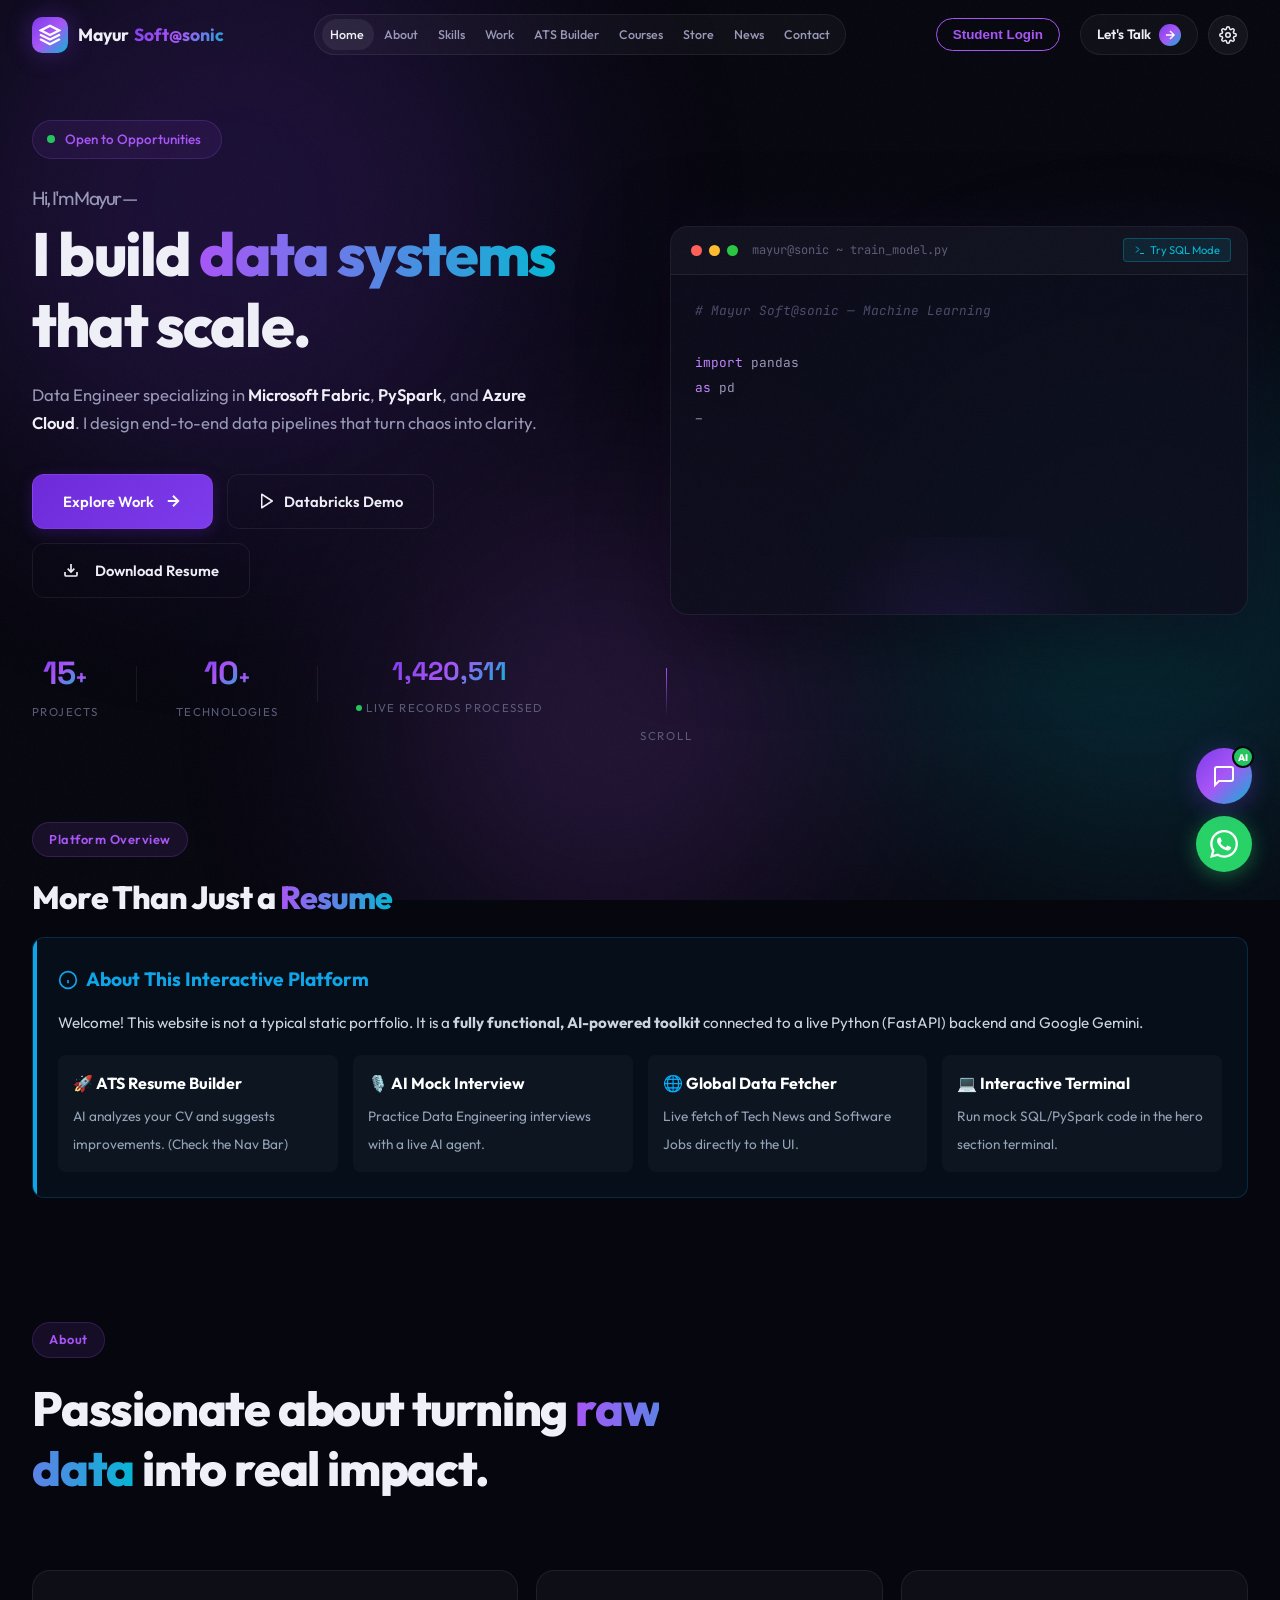
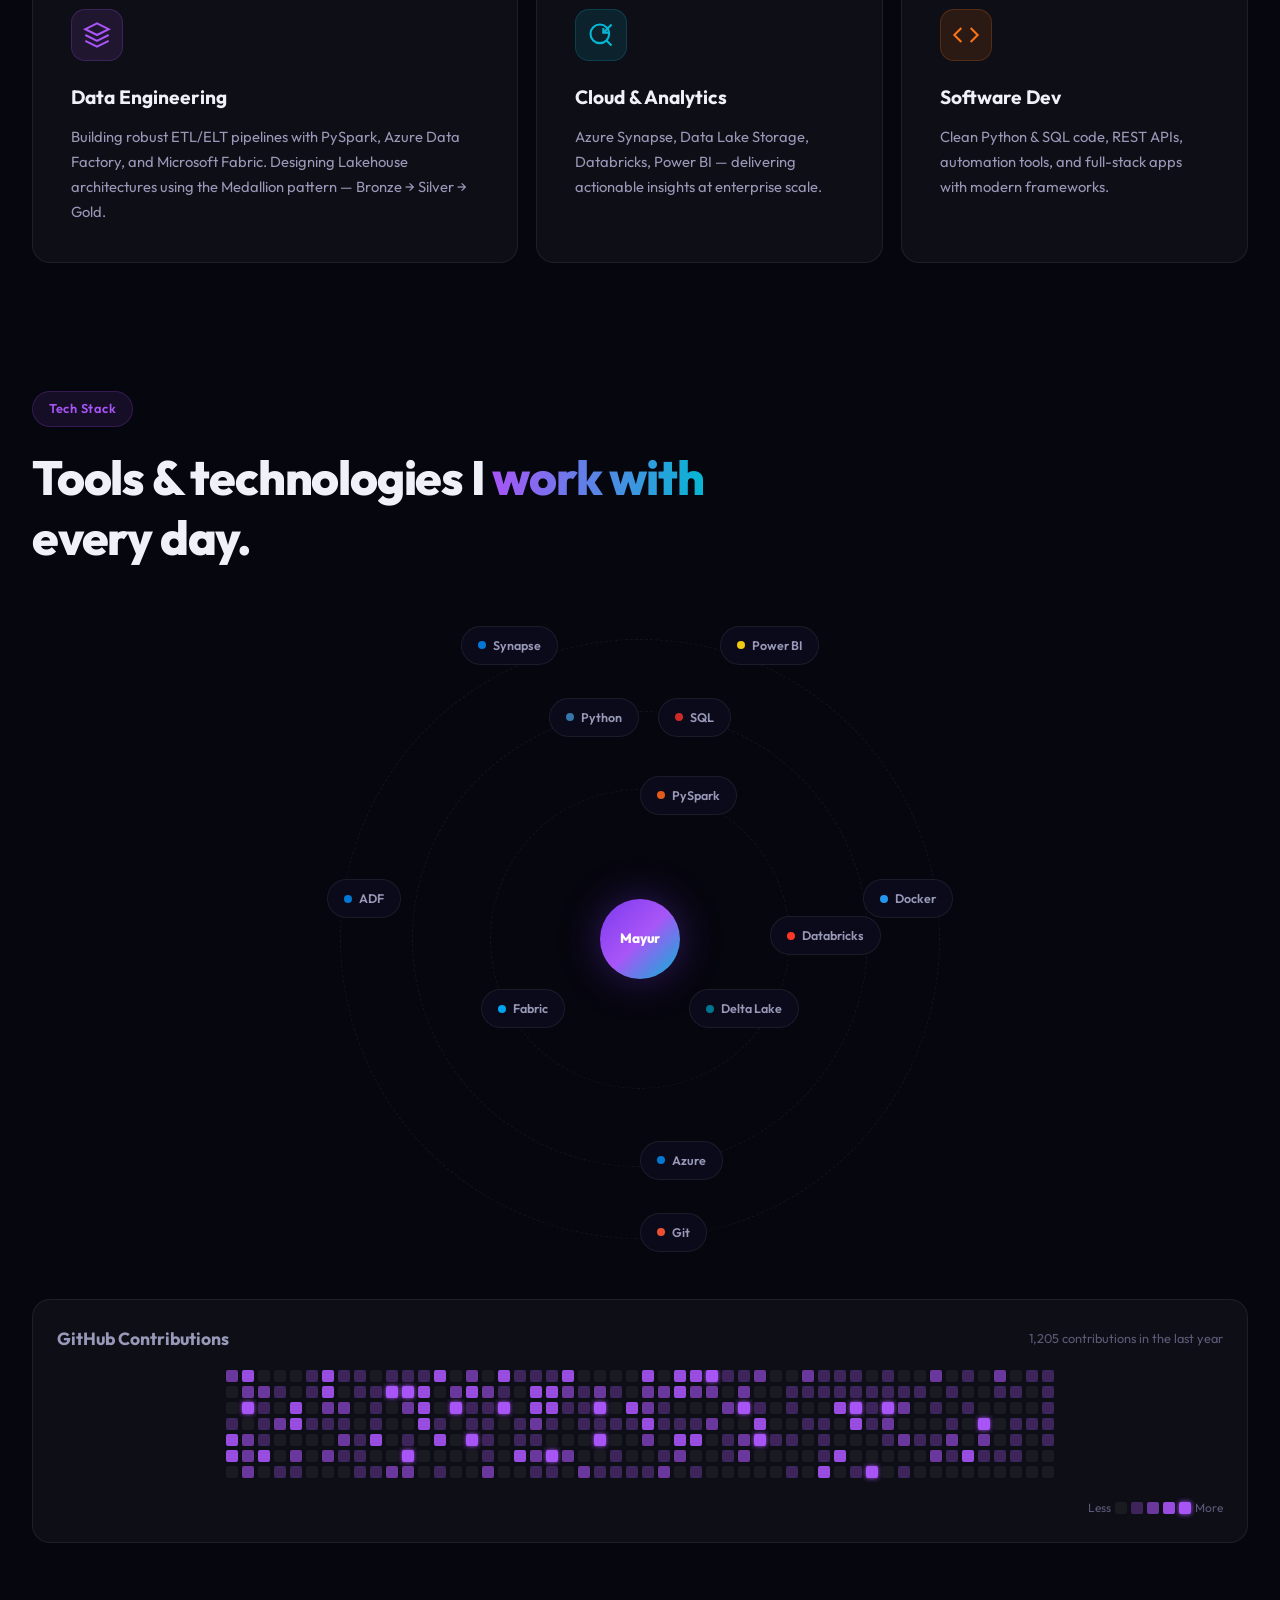
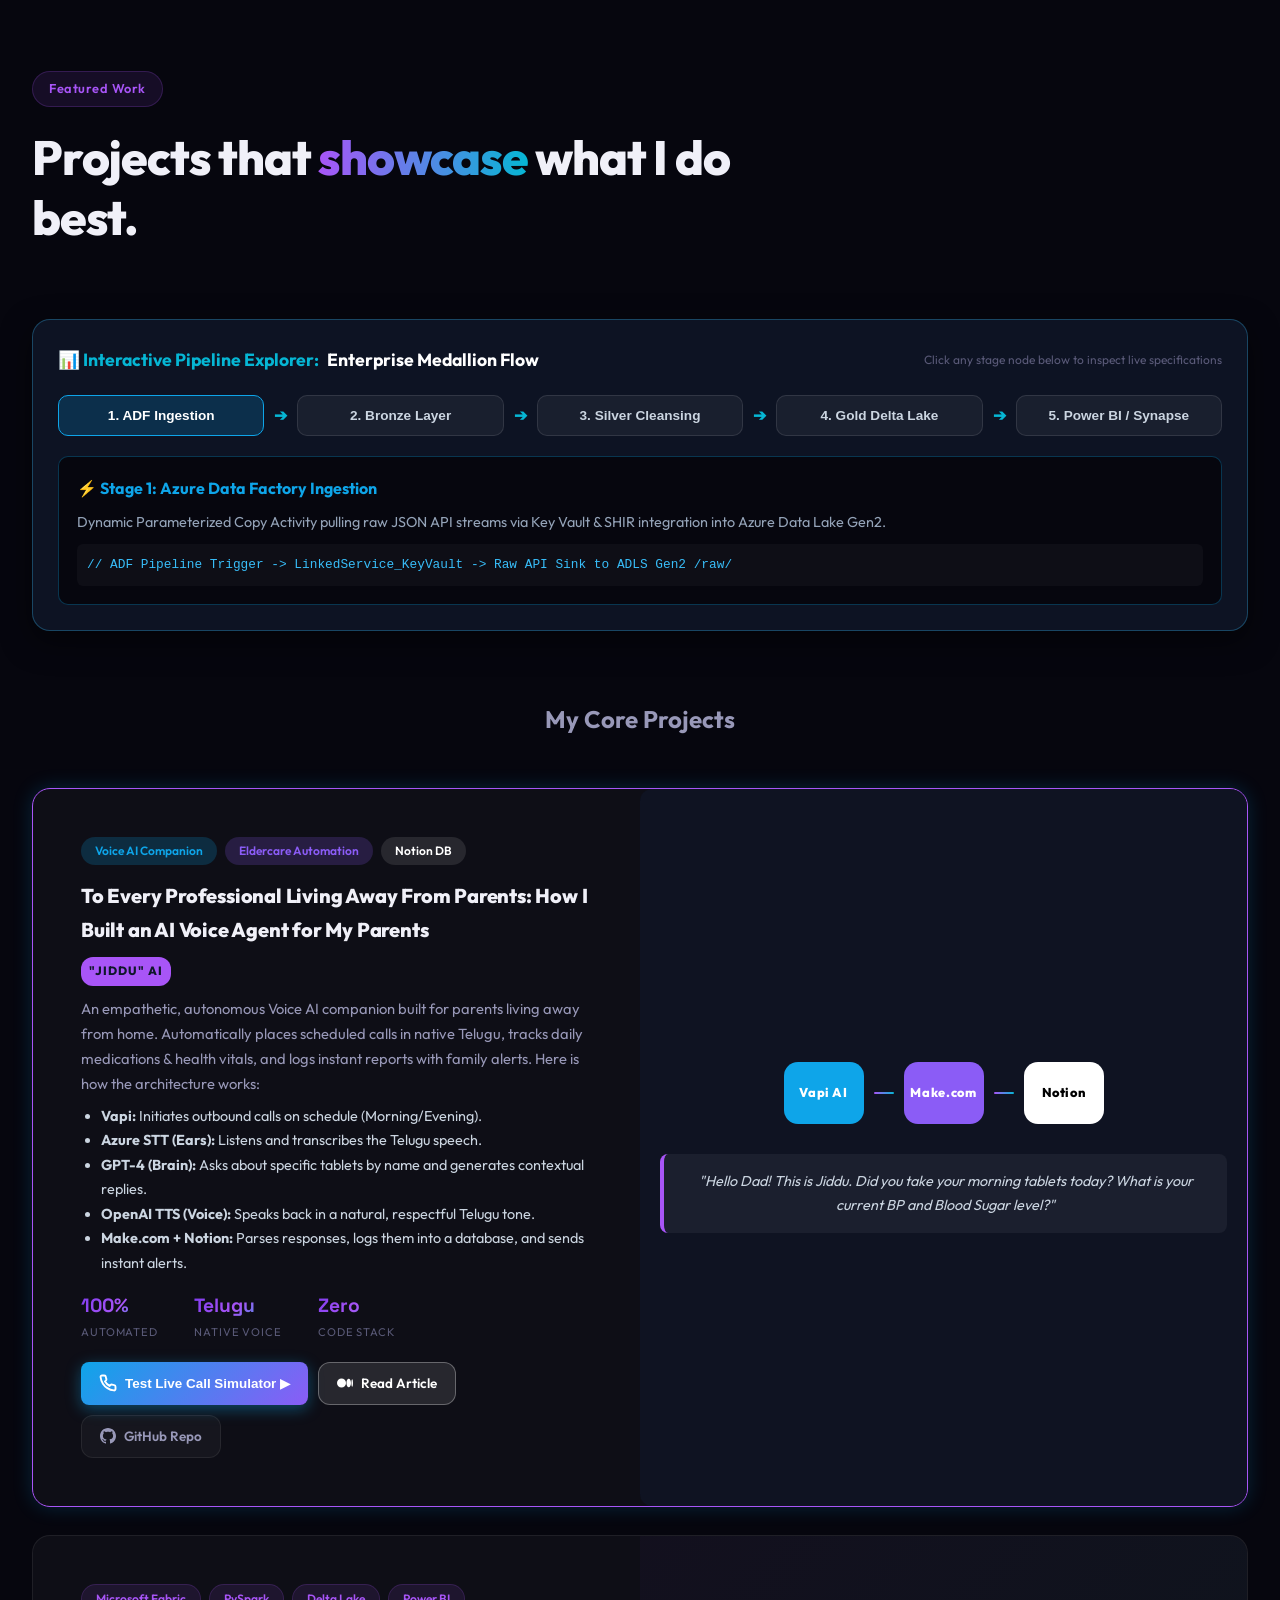
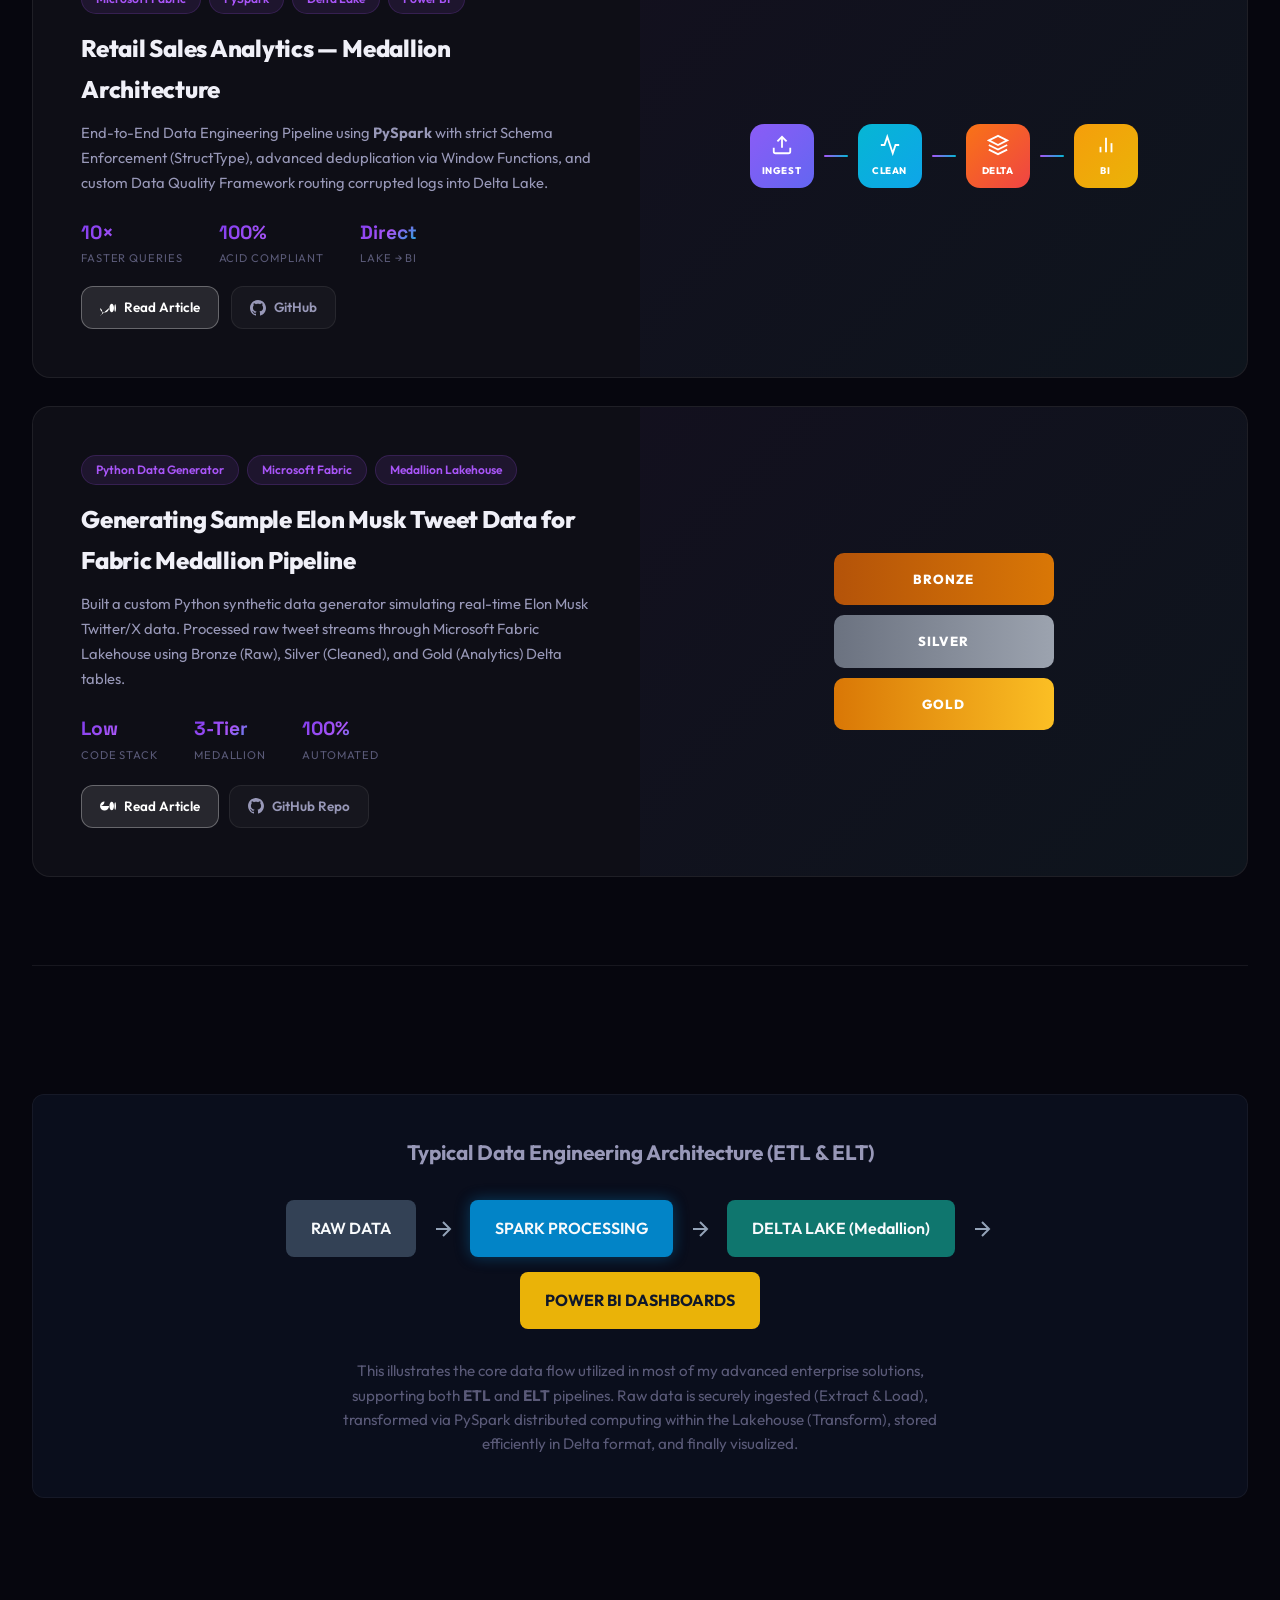
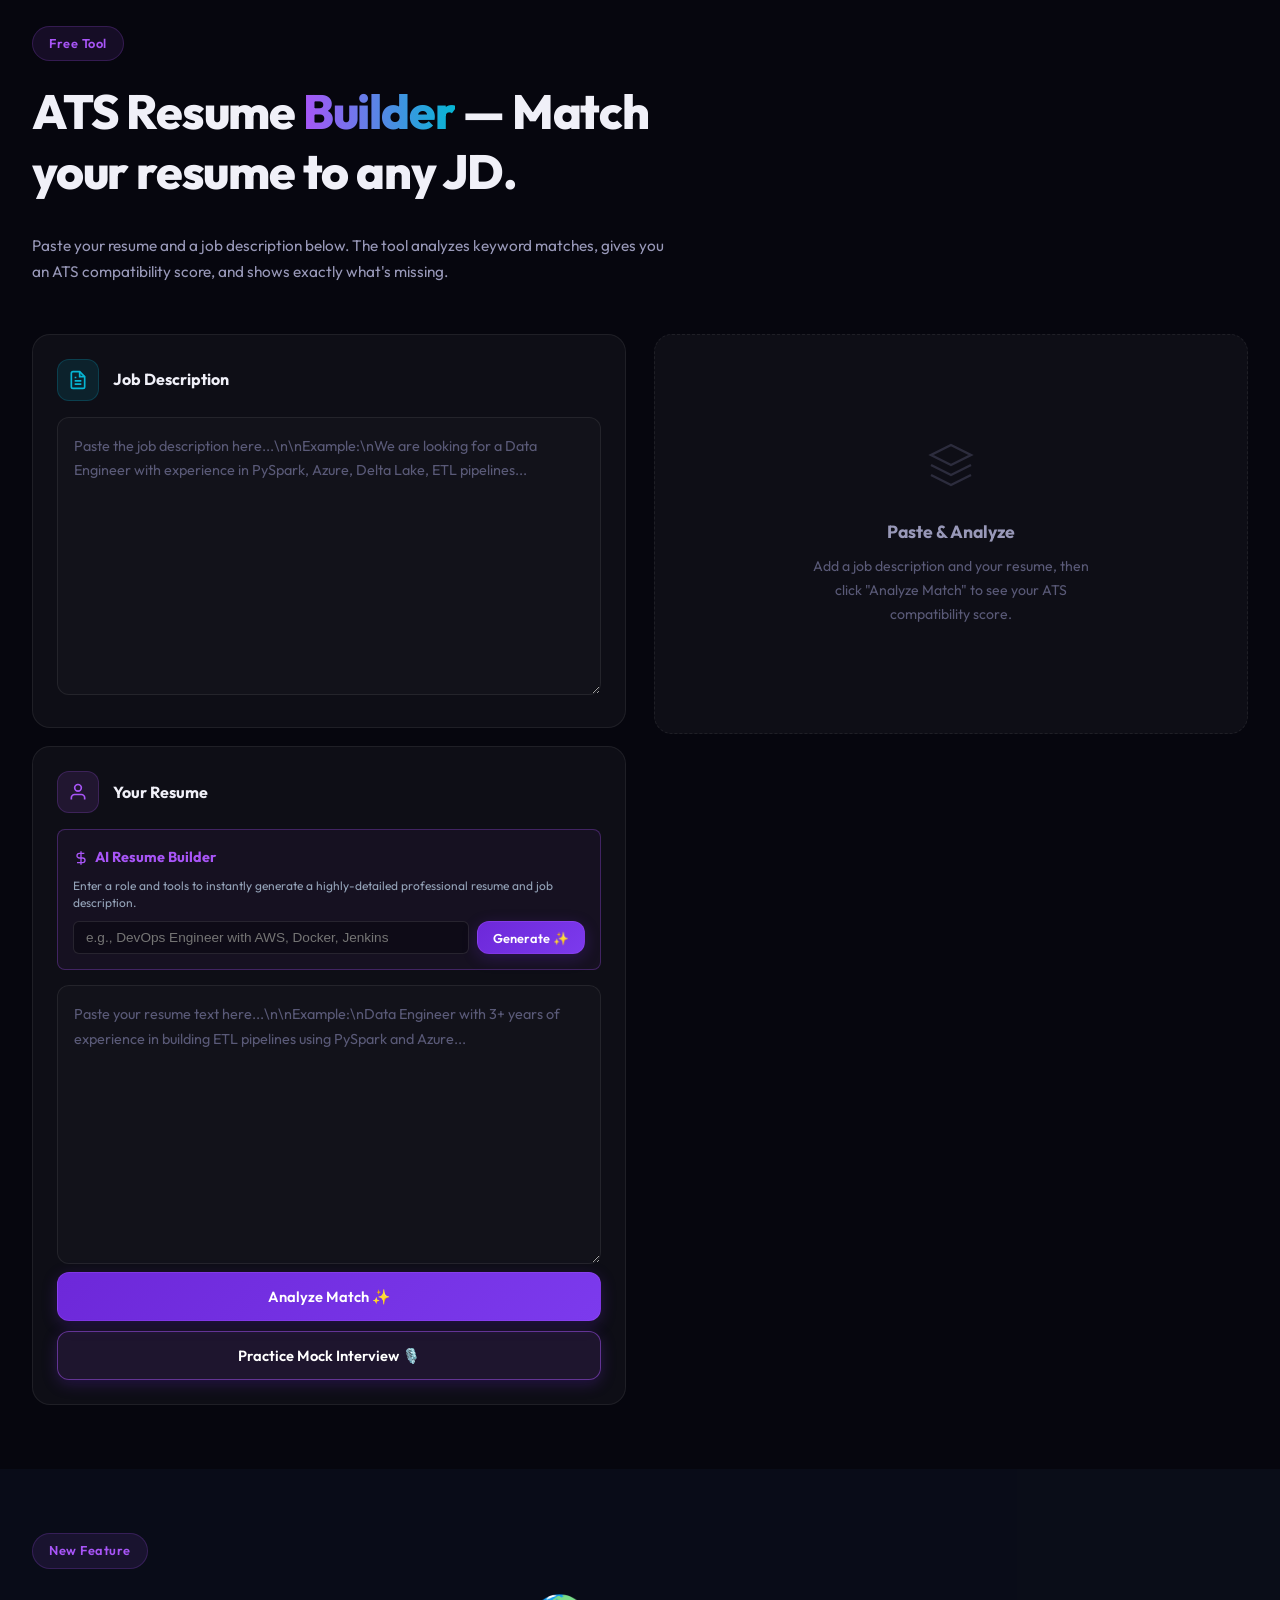
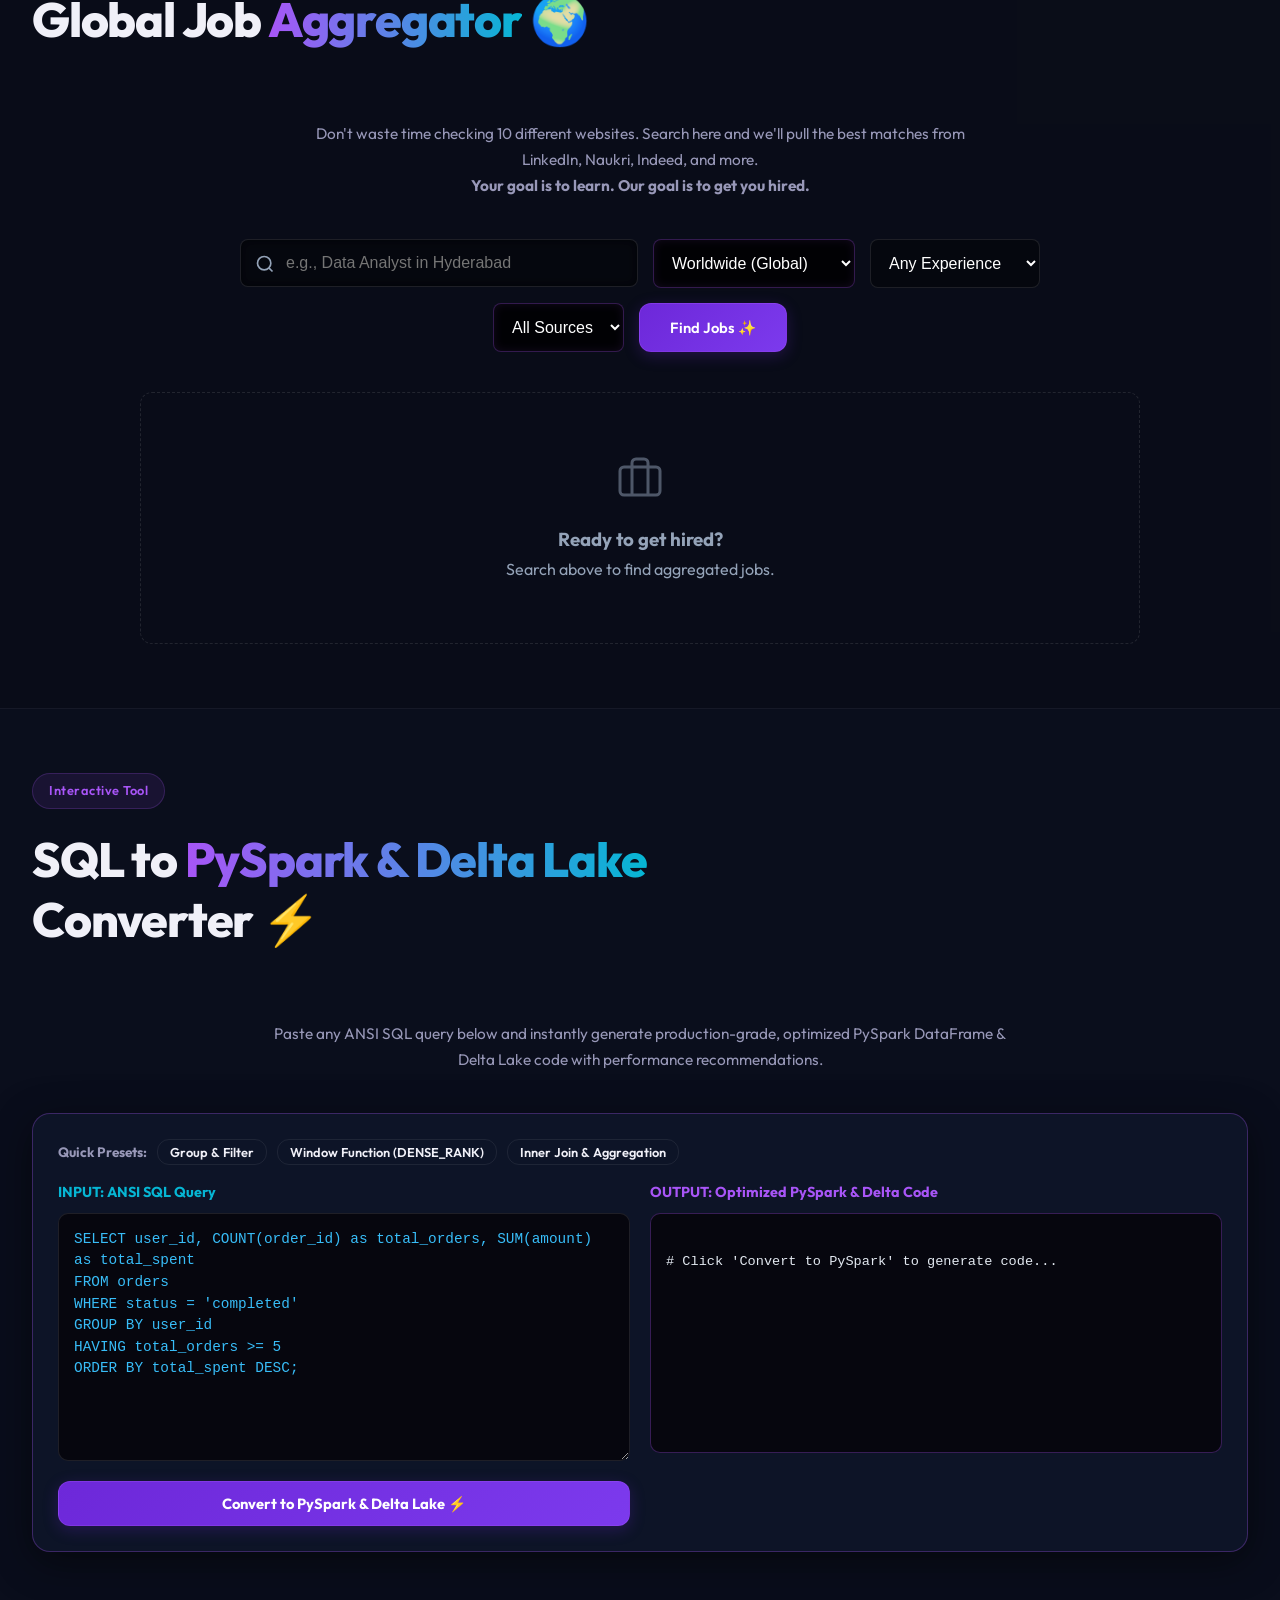
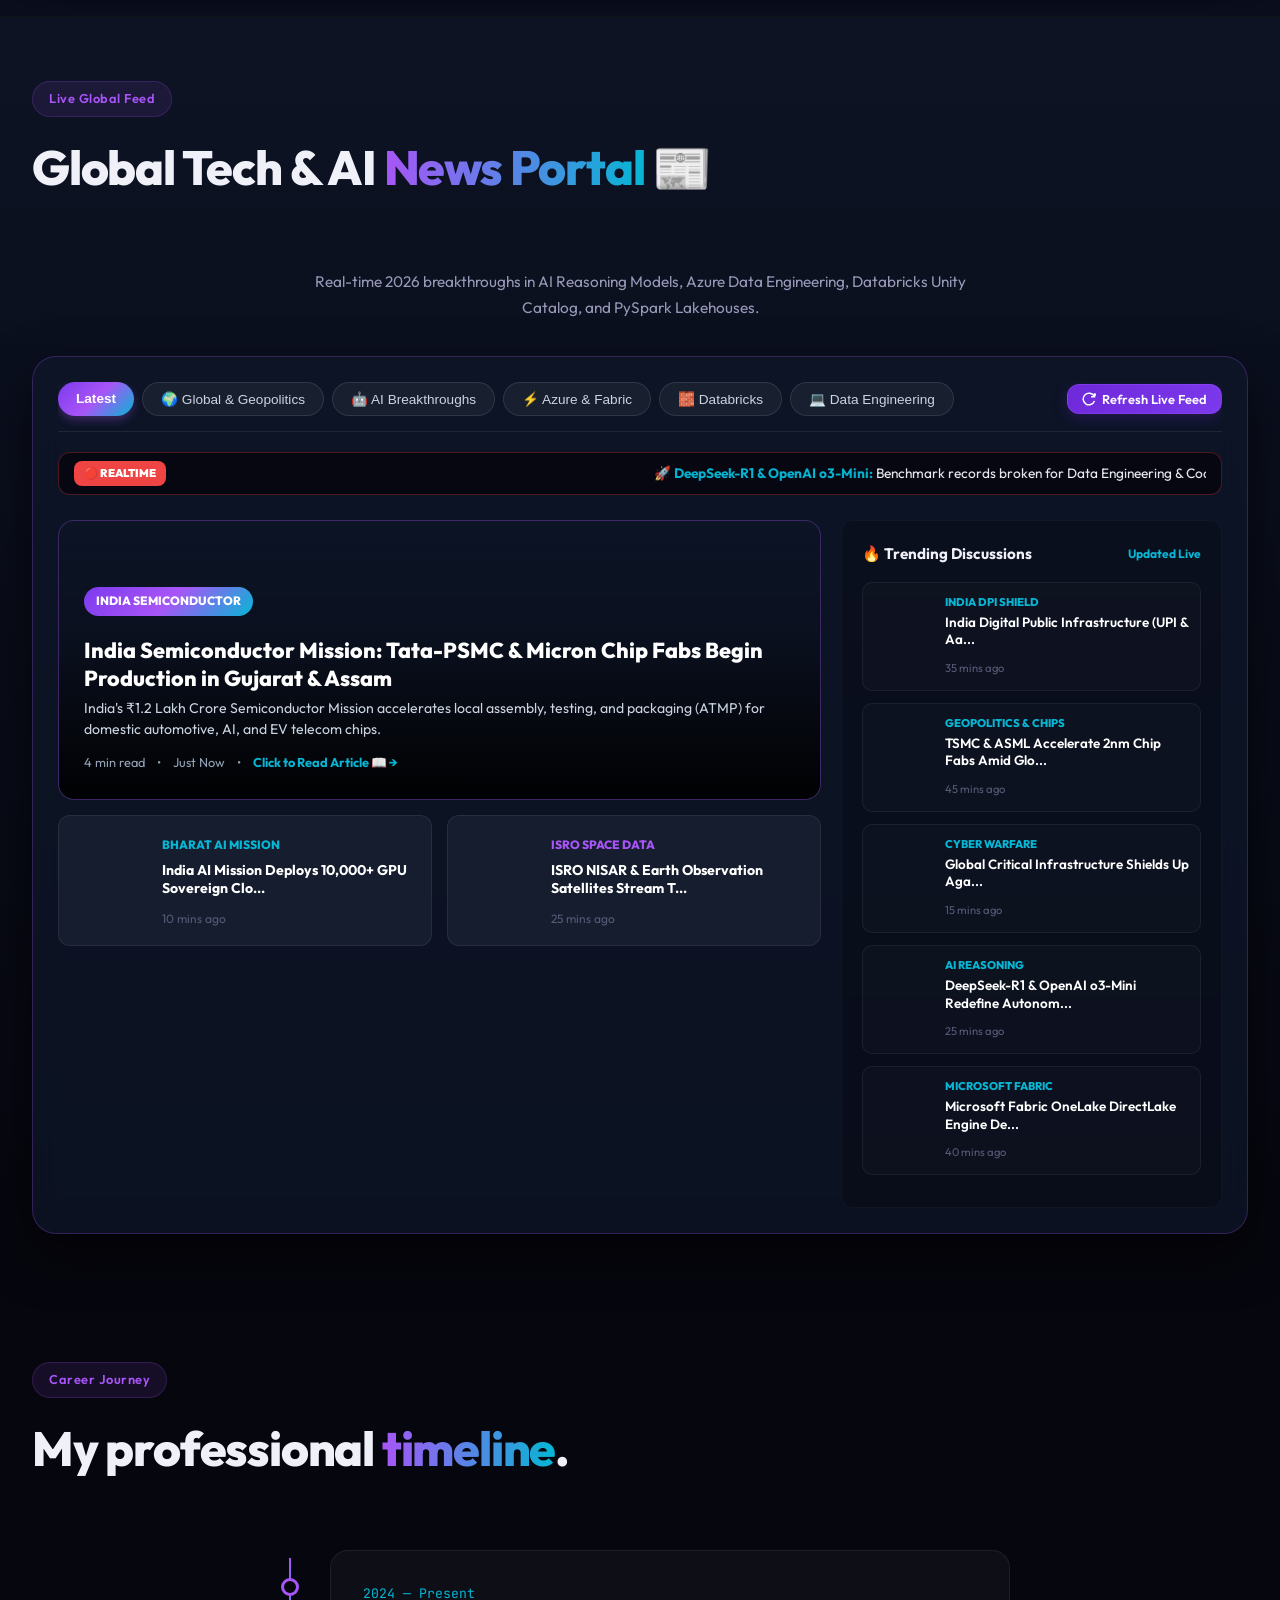
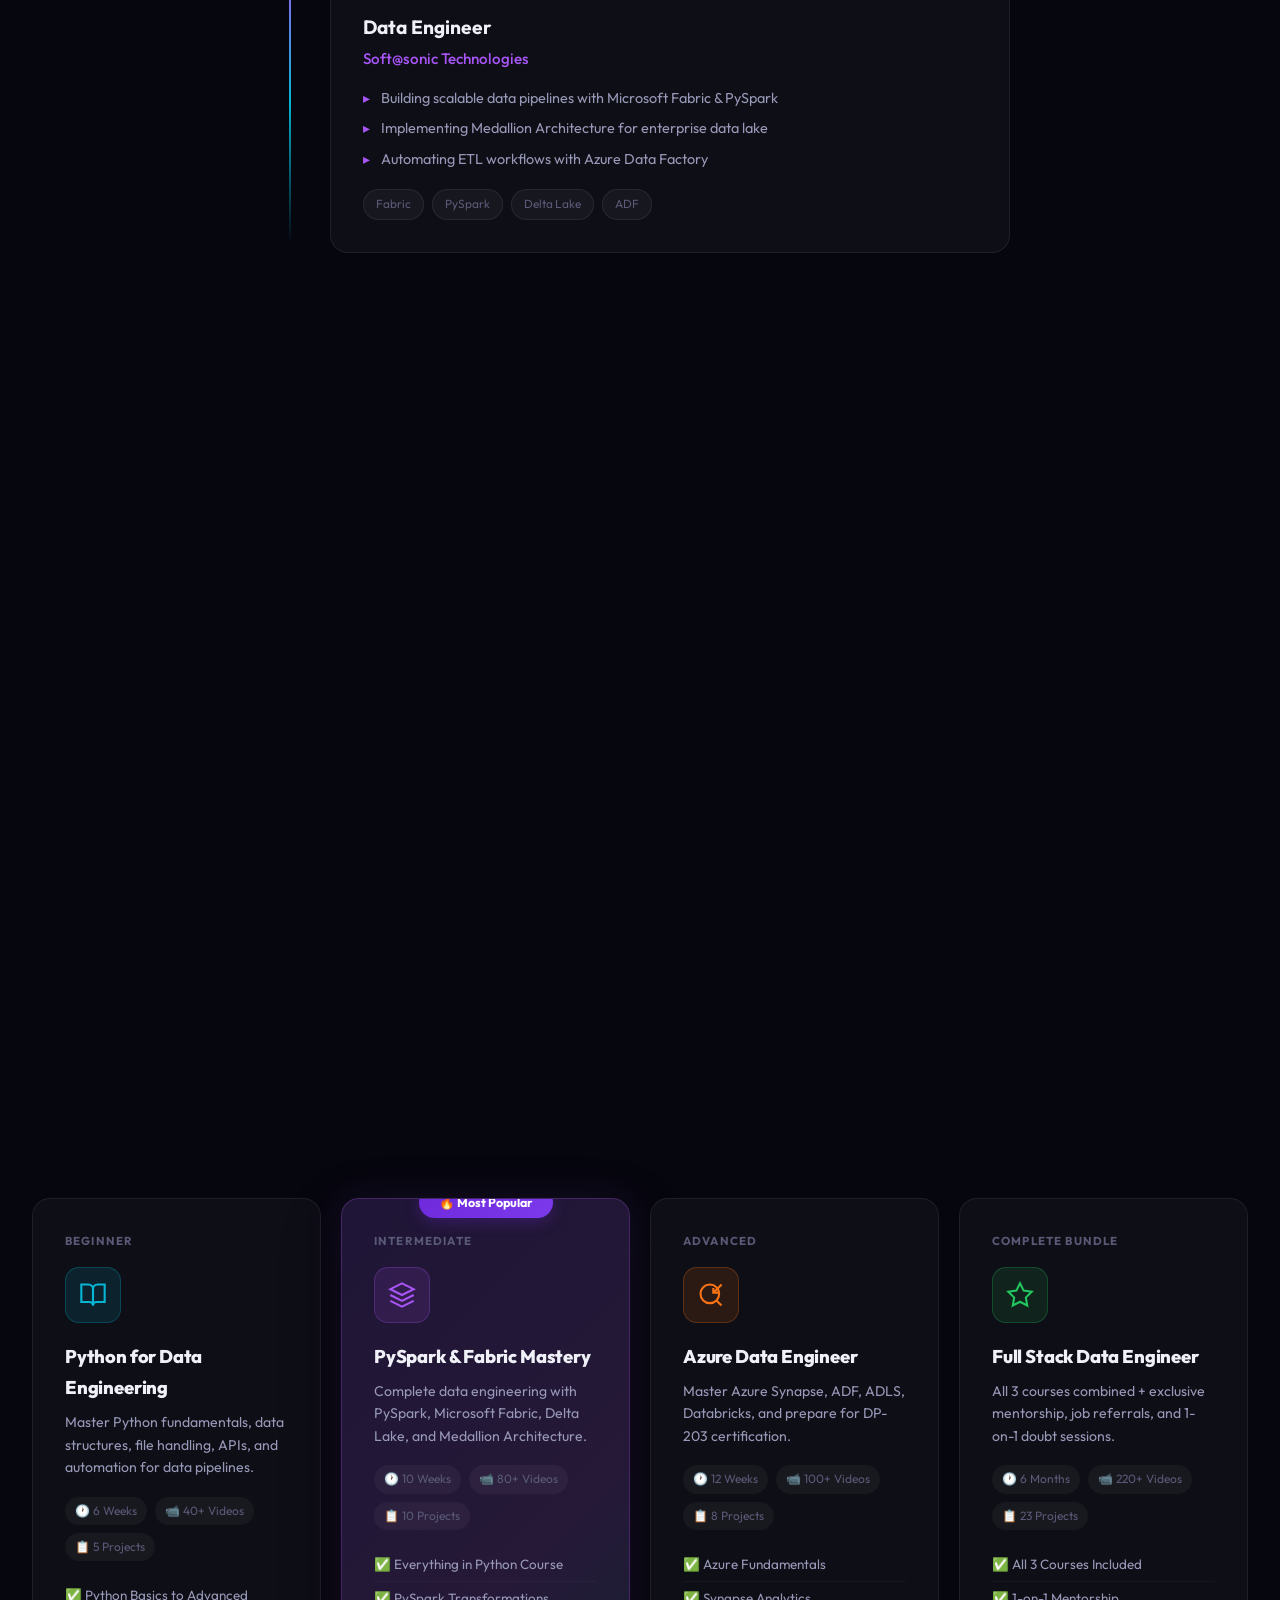
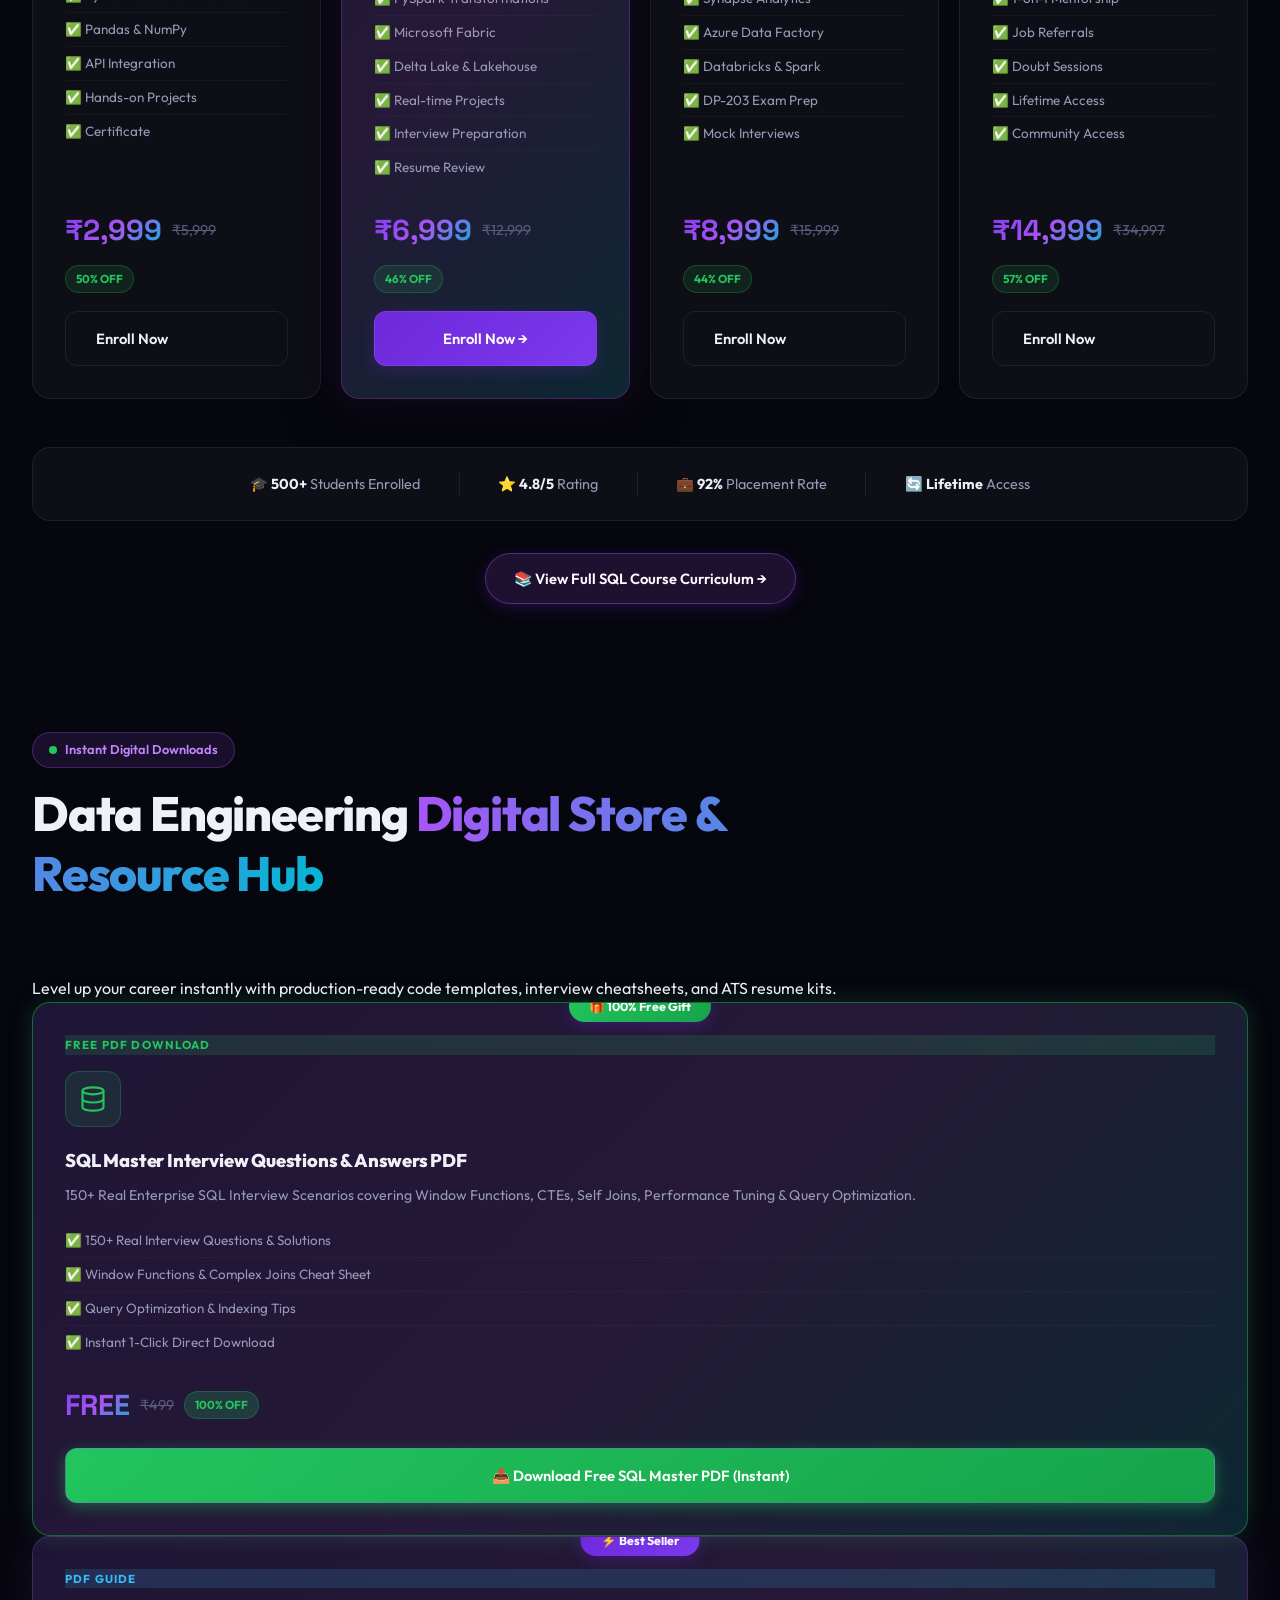
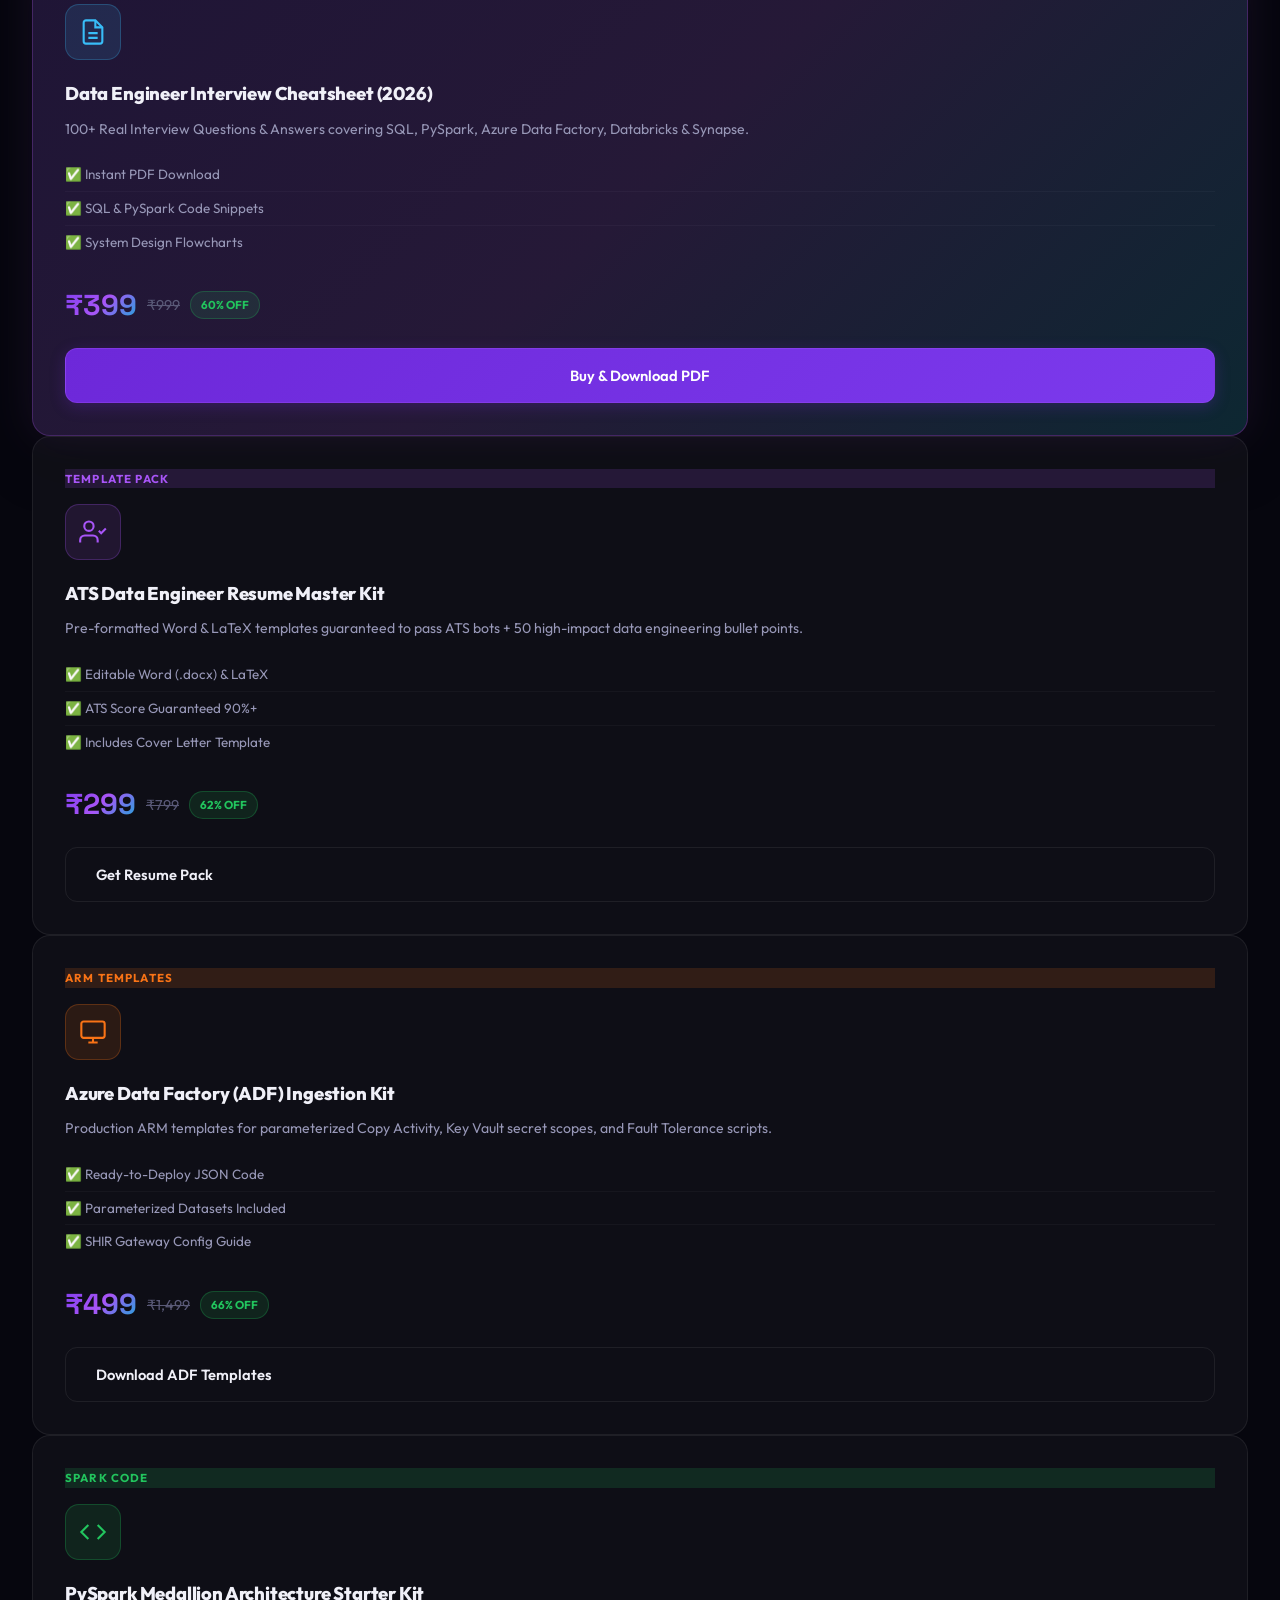
==== commit 6ebba3eb: "Enable 1-click instant direct PDF download for SQL Master Interview Questions" ====
--- a/index.html
+++ b/index.html
@@ -1391,15 +1391,15 @@
                         <div>✅ 150+ Real Interview Questions & Solutions</div>
                         <div>✅ Window Functions & Complex Joins Cheat Sheet</div>
                         <div>✅ Query Optimization & Indexing Tips</div>
-                        <div>✅ Instant PDF Download via Gumroad</div>
+                        <div>✅ Instant 1-Click Direct Download</div>
                     </div>
                     <div class="pc-price">
                         <span class="pc-amount" style="color: #22c55e; font-weight: 800;">FREE</span>
                         <span class="pc-original">₹499</span>
                         <span class="pc-save" style="background: rgba(34,197,94,0.2); color: #22c55e;">100% OFF</span>
                     </div>
-                    <a href="https://mayurcraft87.gumroad.com/l/sql-master-interview-pdf" target="_blank" class="btn-glow full" style="text-align:center; text-decoration:none; background: linear-gradient(135deg, #22c55e, #16a34a); box-shadow: 0 4px 15px rgba(34,197,94,0.4);">
-                        📥 Download Free SQL PDF (Gumroad)
+                    <a href="downloads/SQL_Master_Interview_Questions_Answers.pdf" download="SQL_Master_Interview_Questions_Answers.pdf" class="btn-glow full" style="text-align:center; text-decoration:none; background: linear-gradient(135deg, #22c55e, #16a34a); box-shadow: 0 4px 15px rgba(34,197,94,0.4);">
+                        📥 Download Free SQL Master PDF (Instant)
                     </a>
                 </div>
 
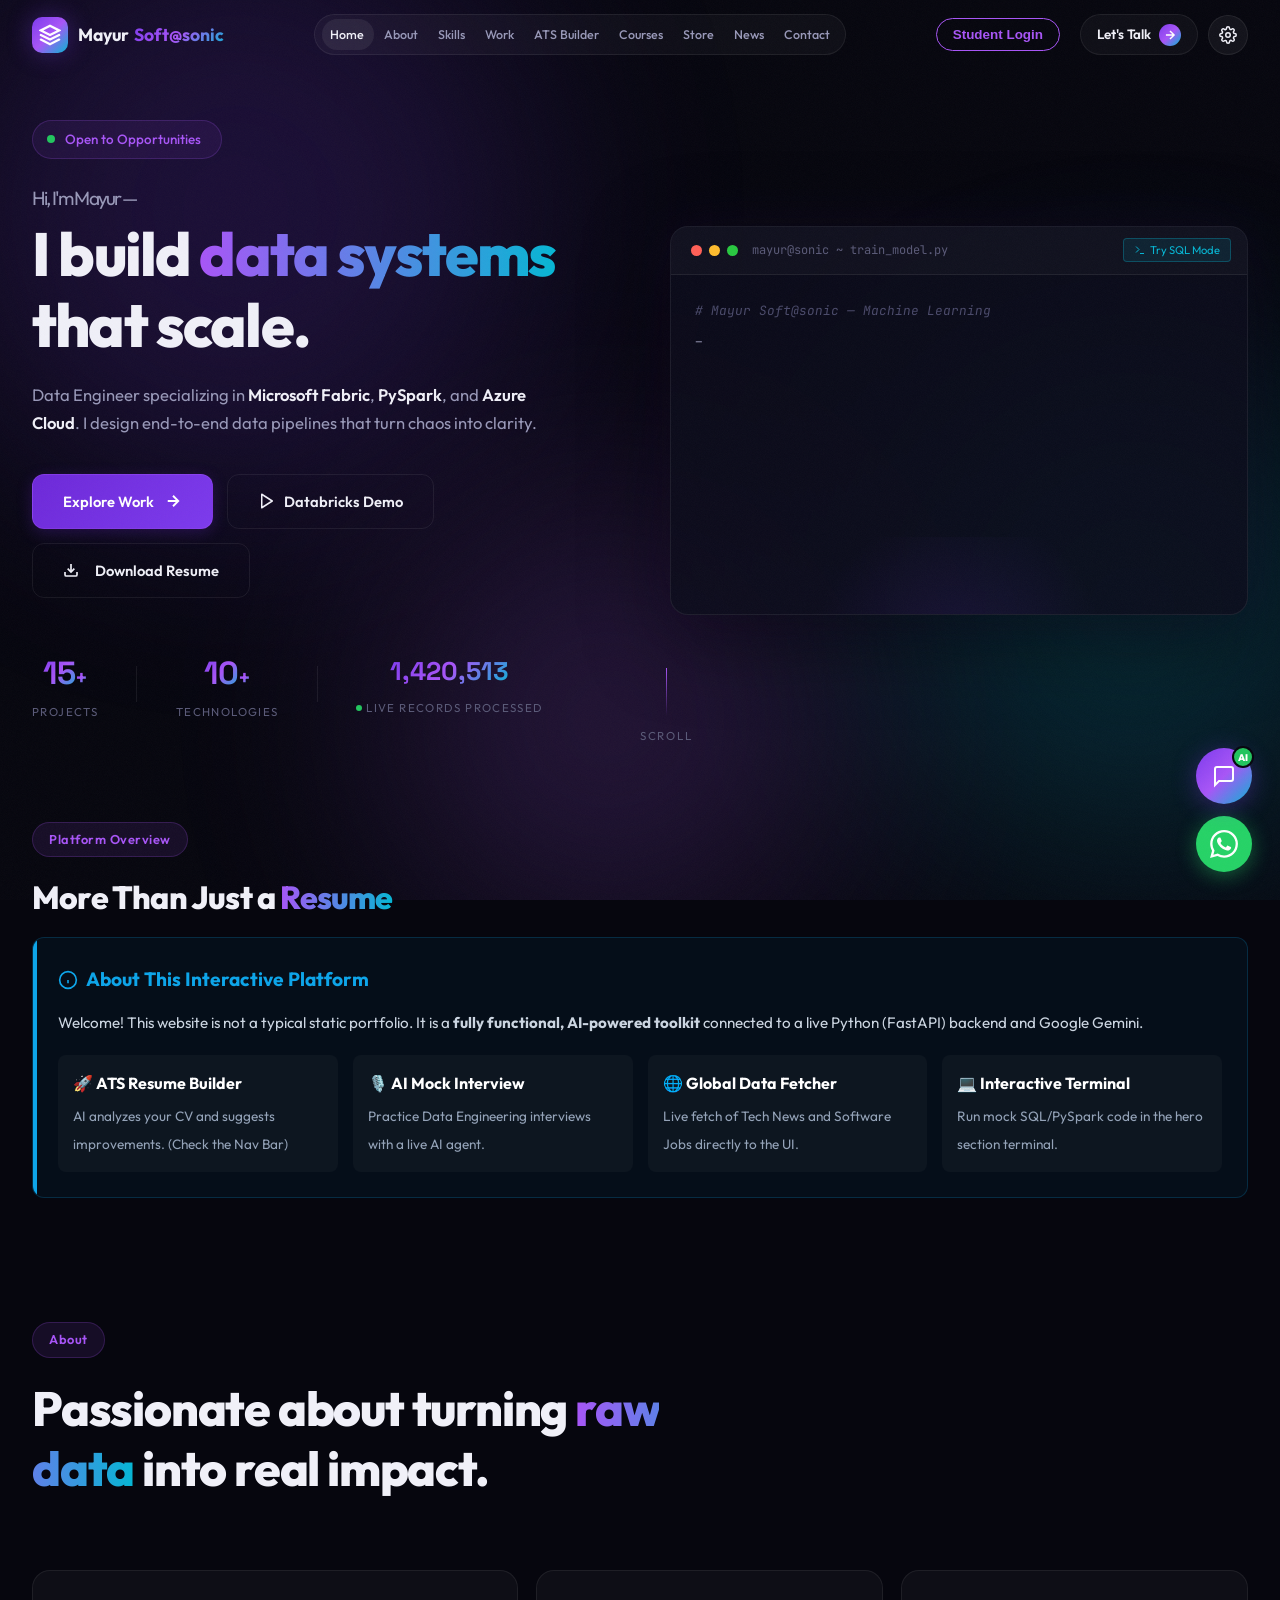
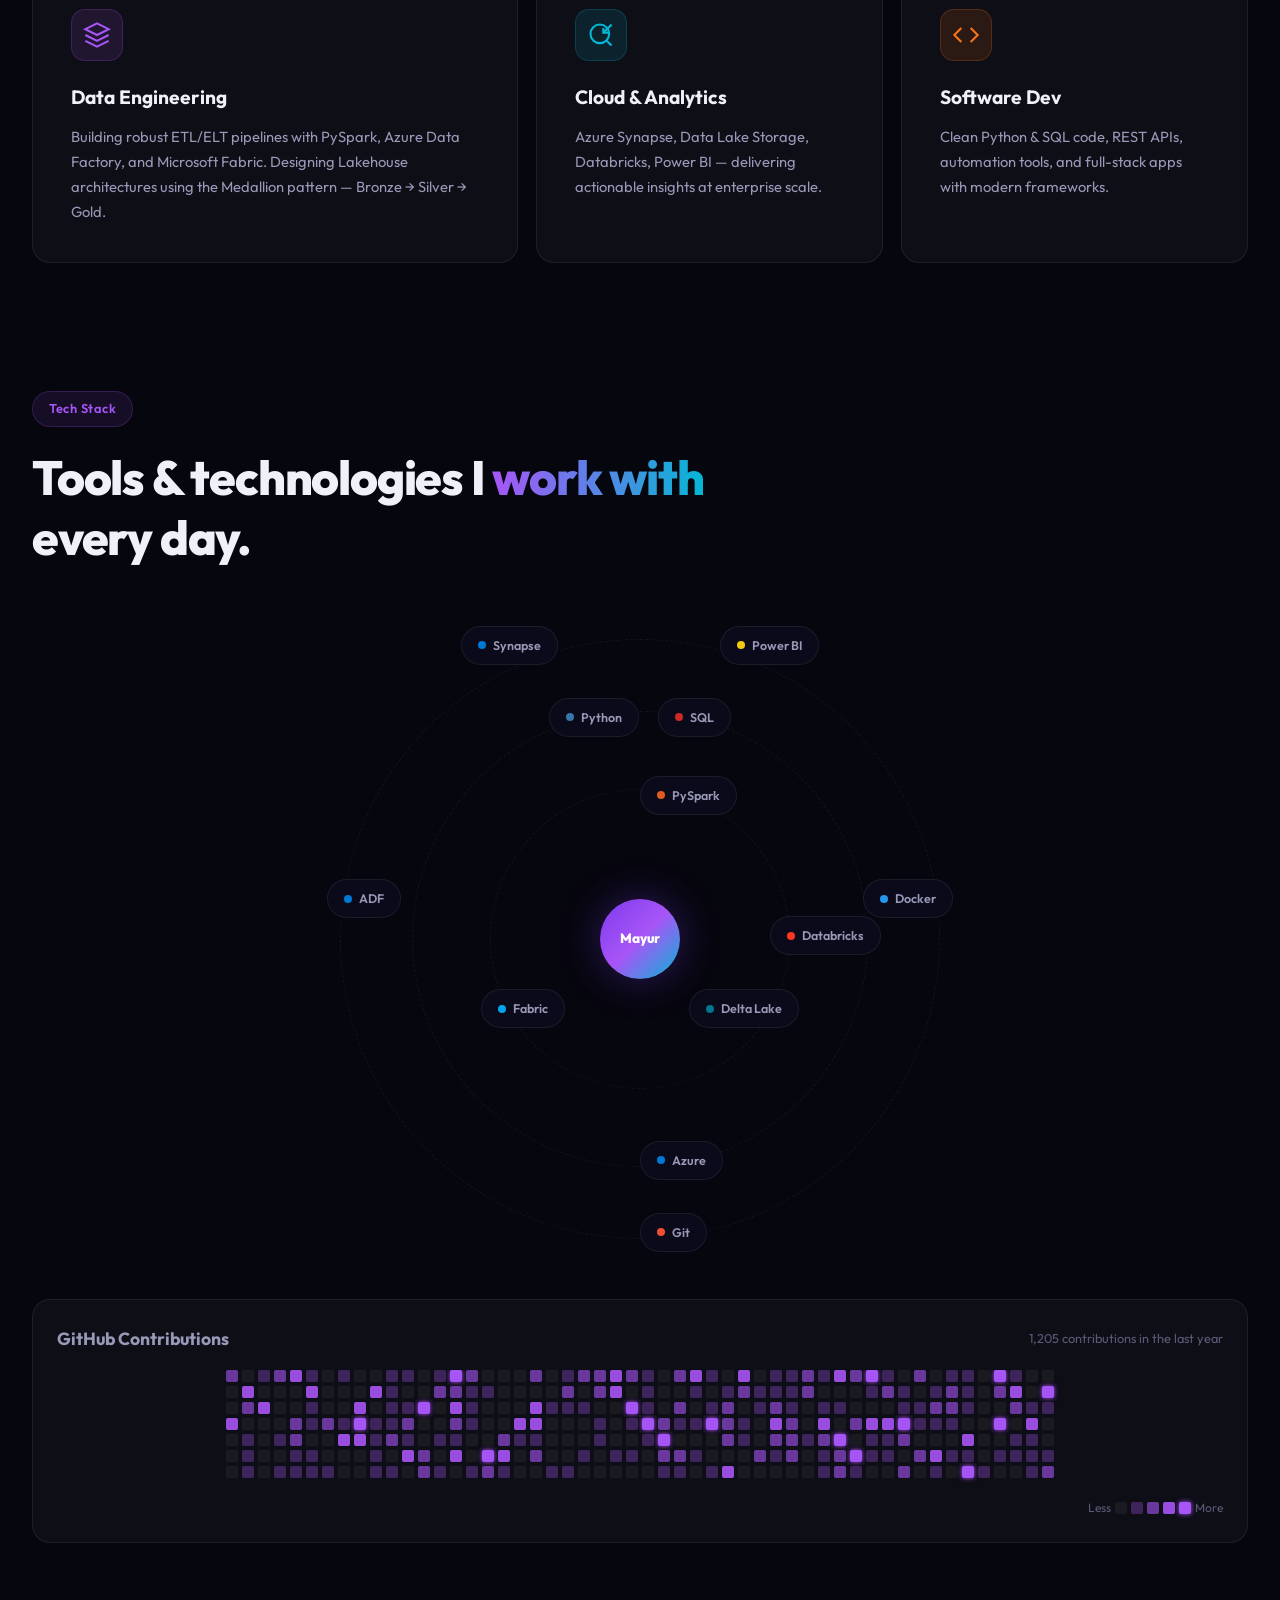
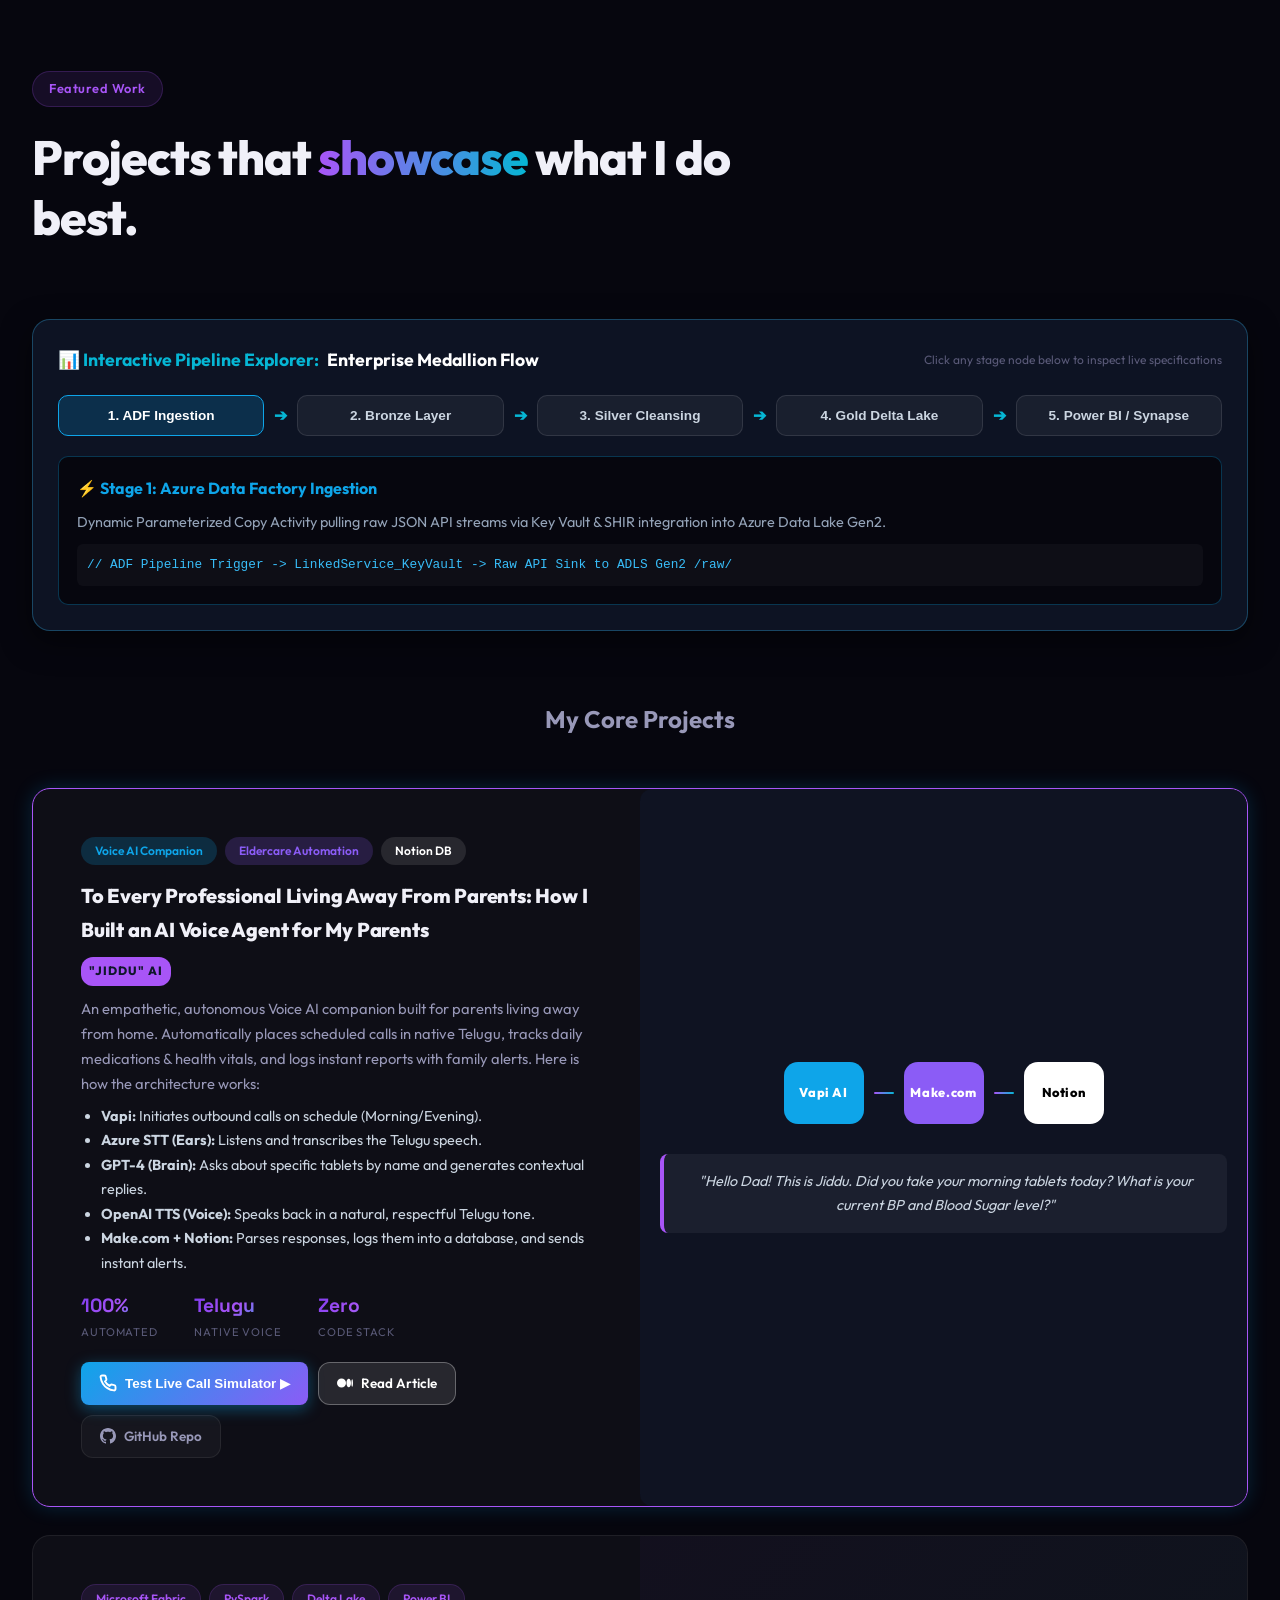
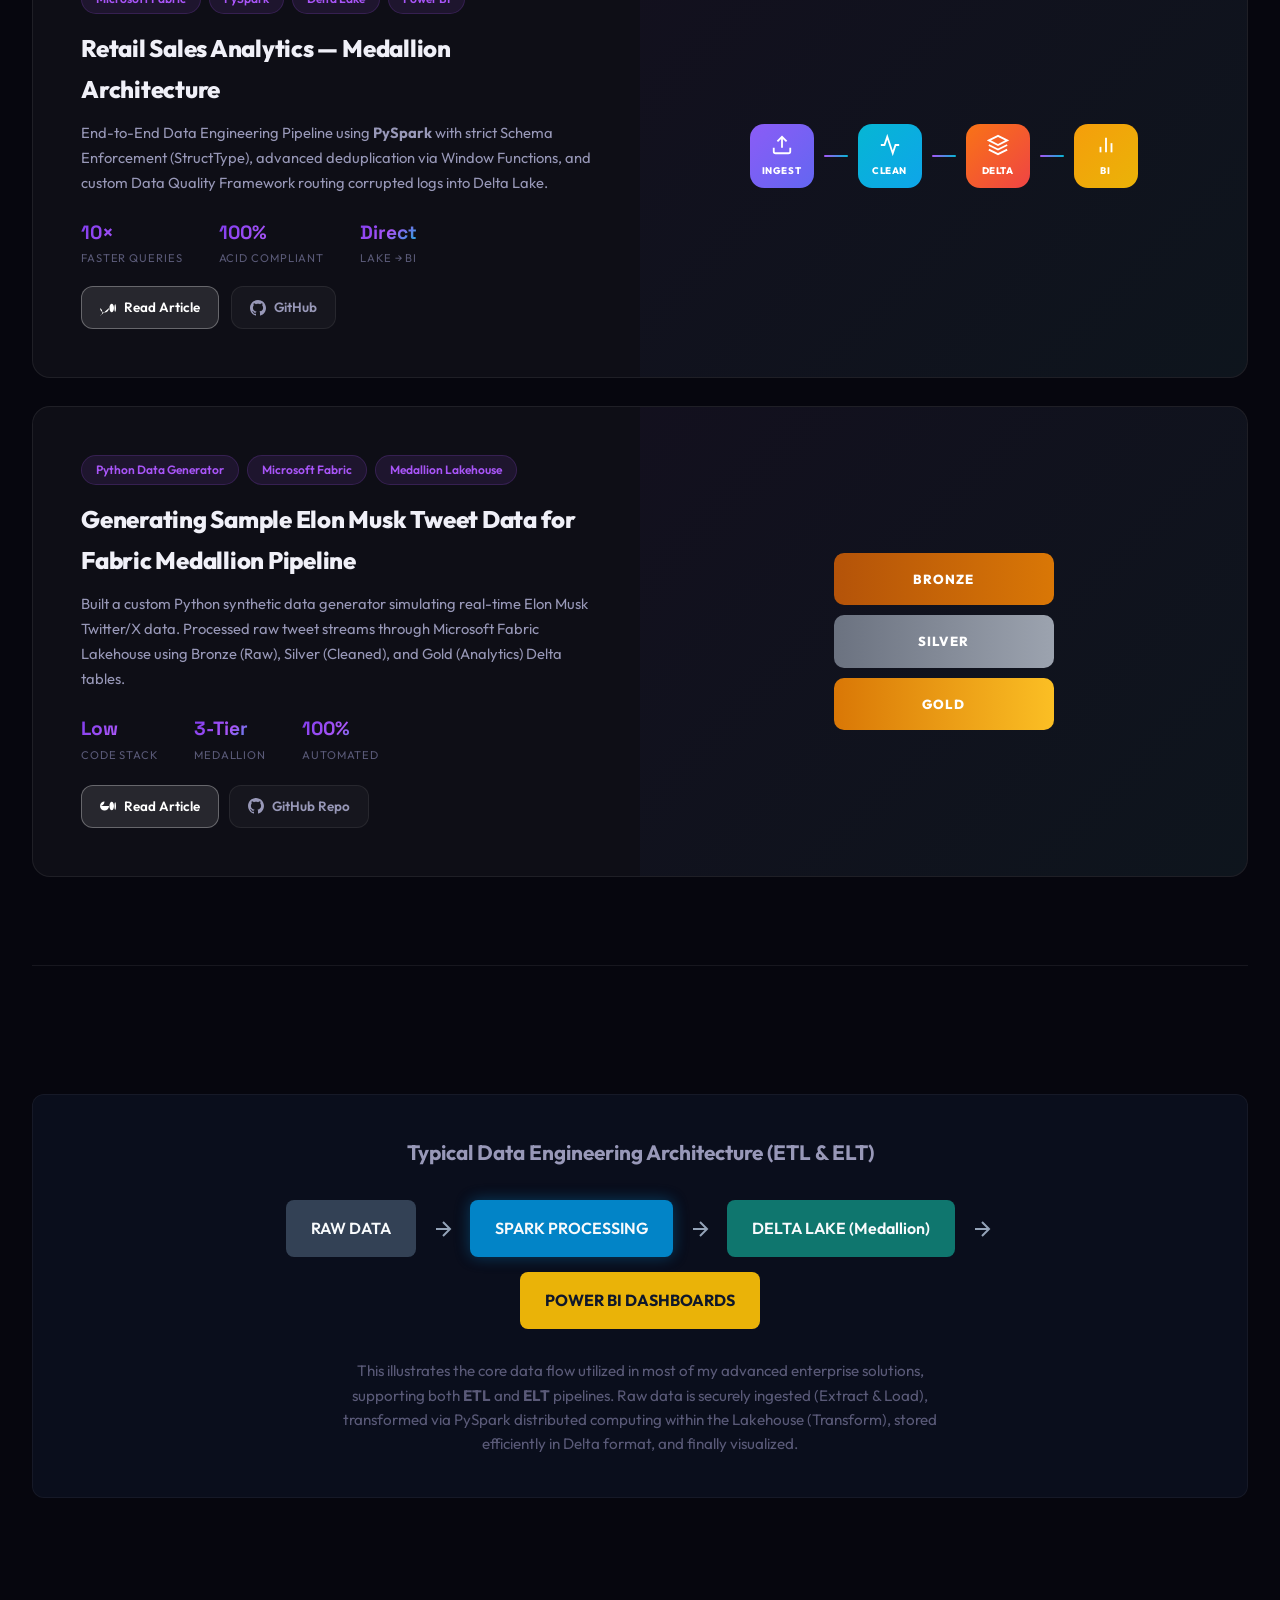
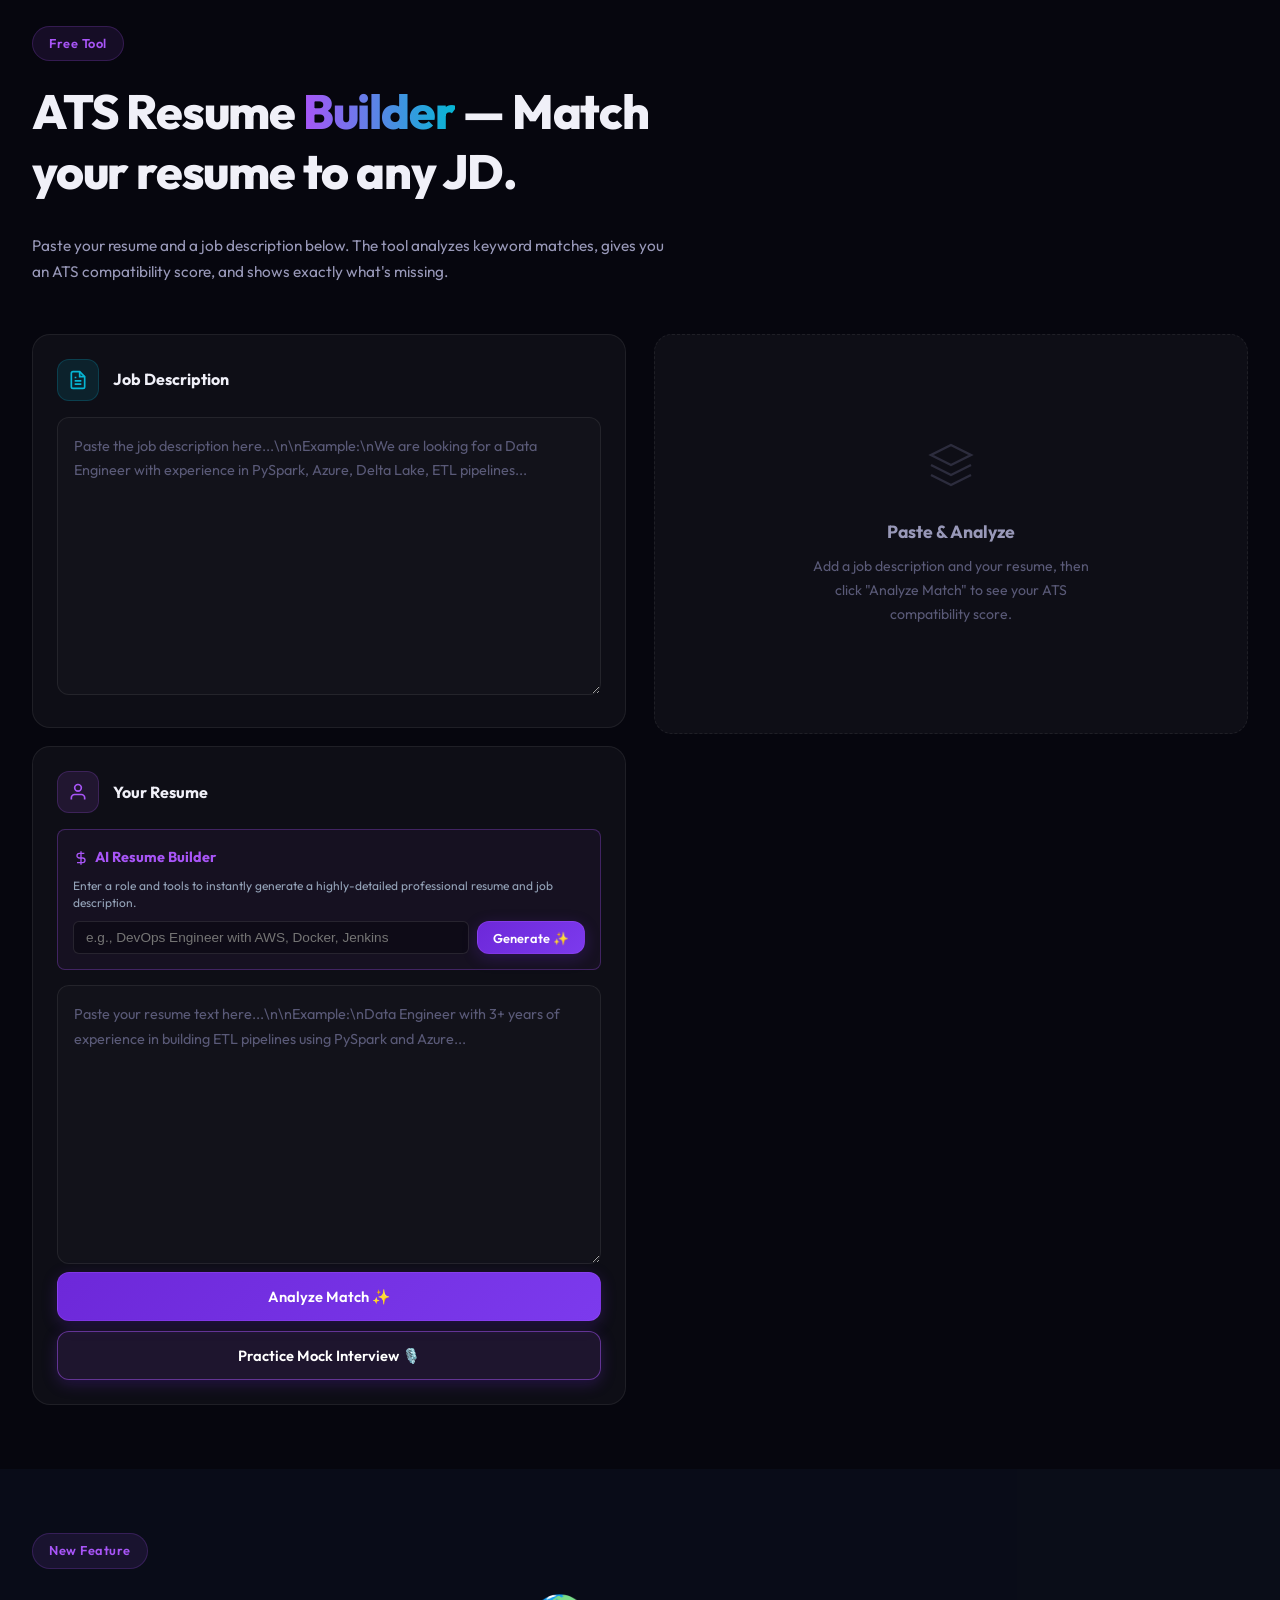
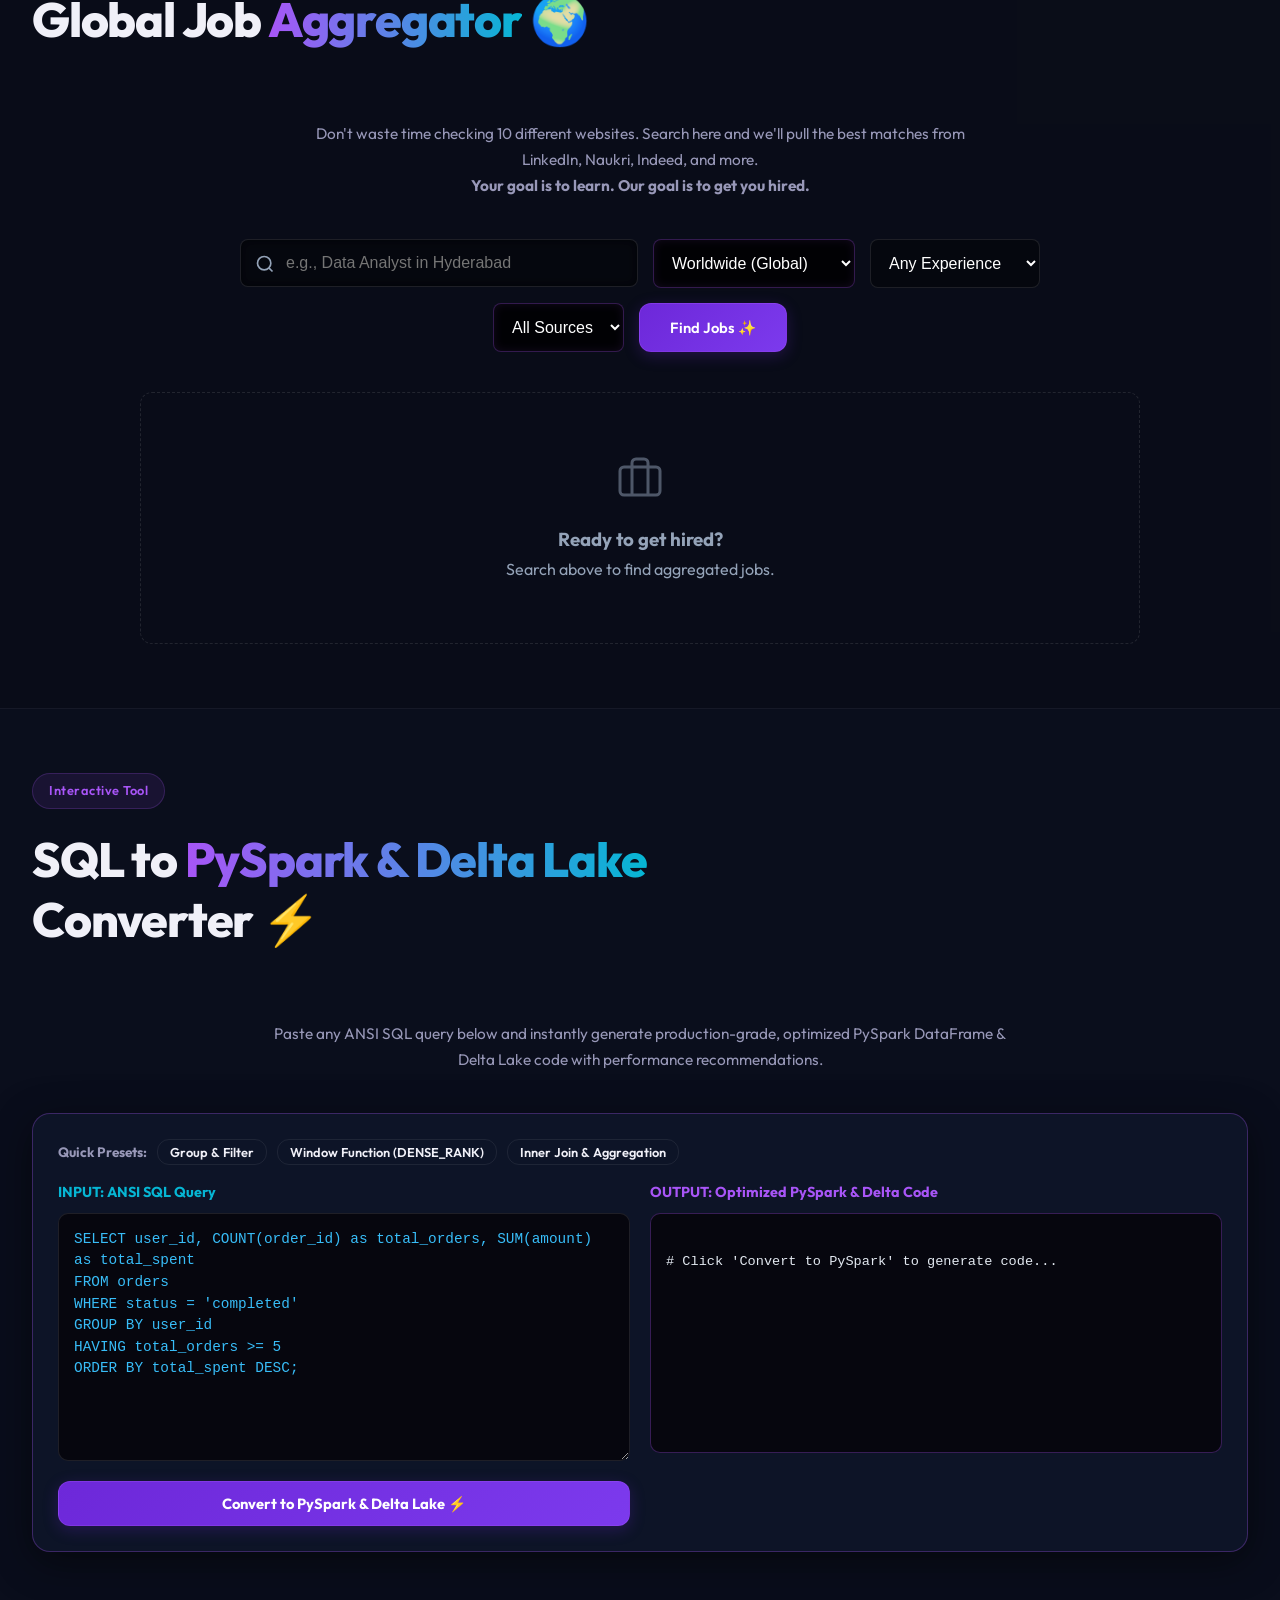
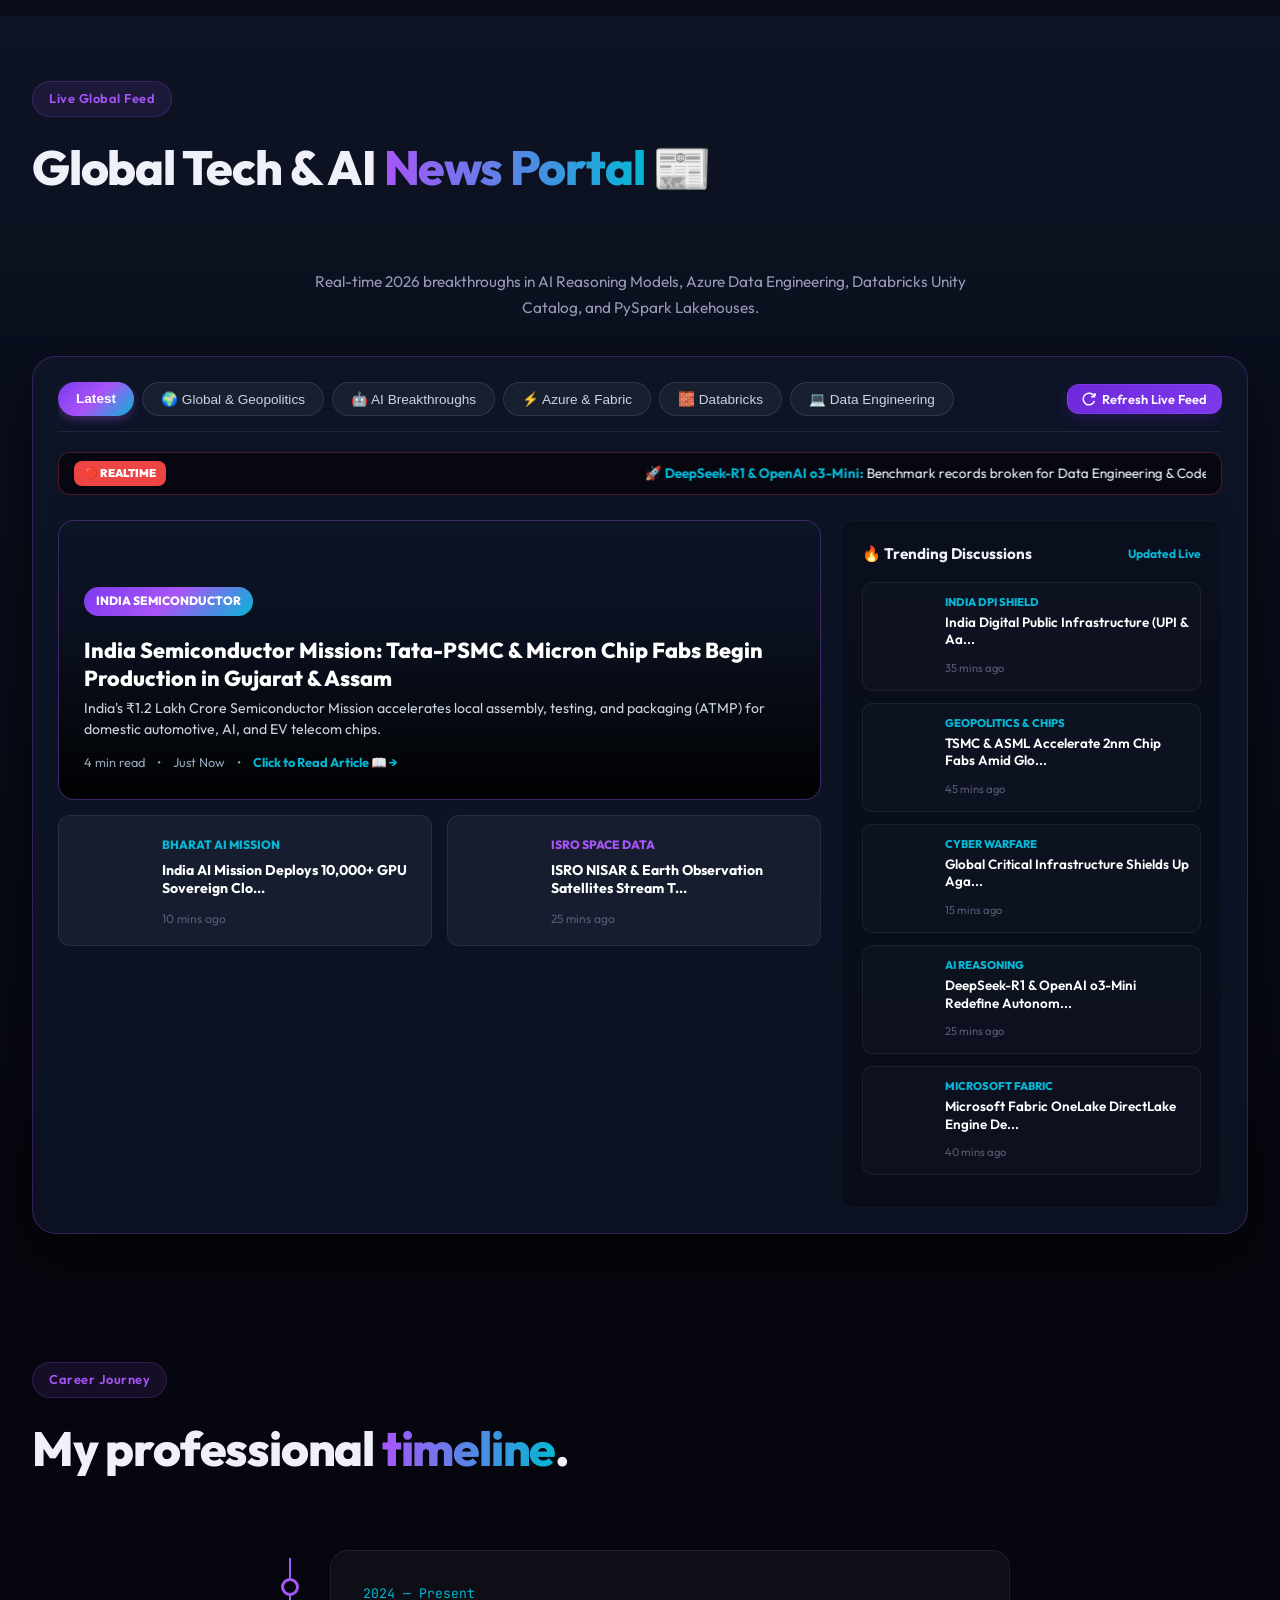
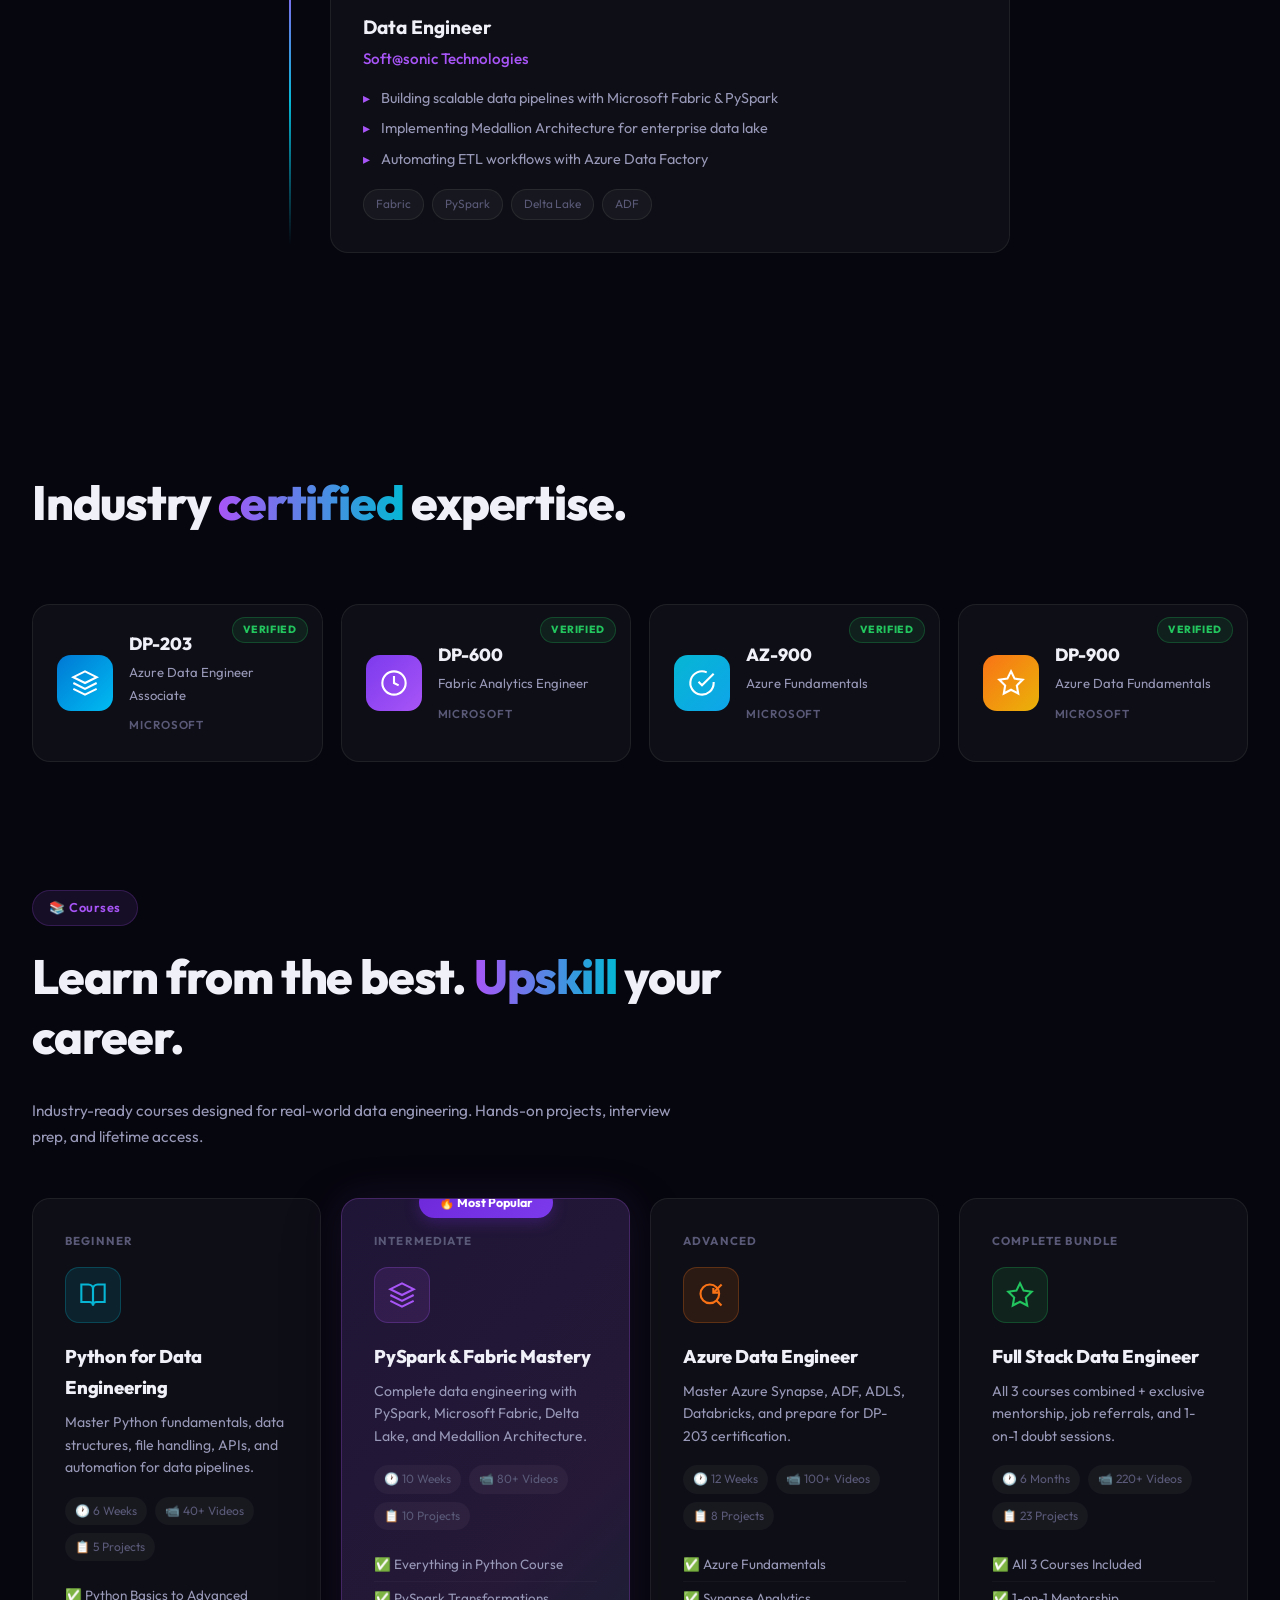
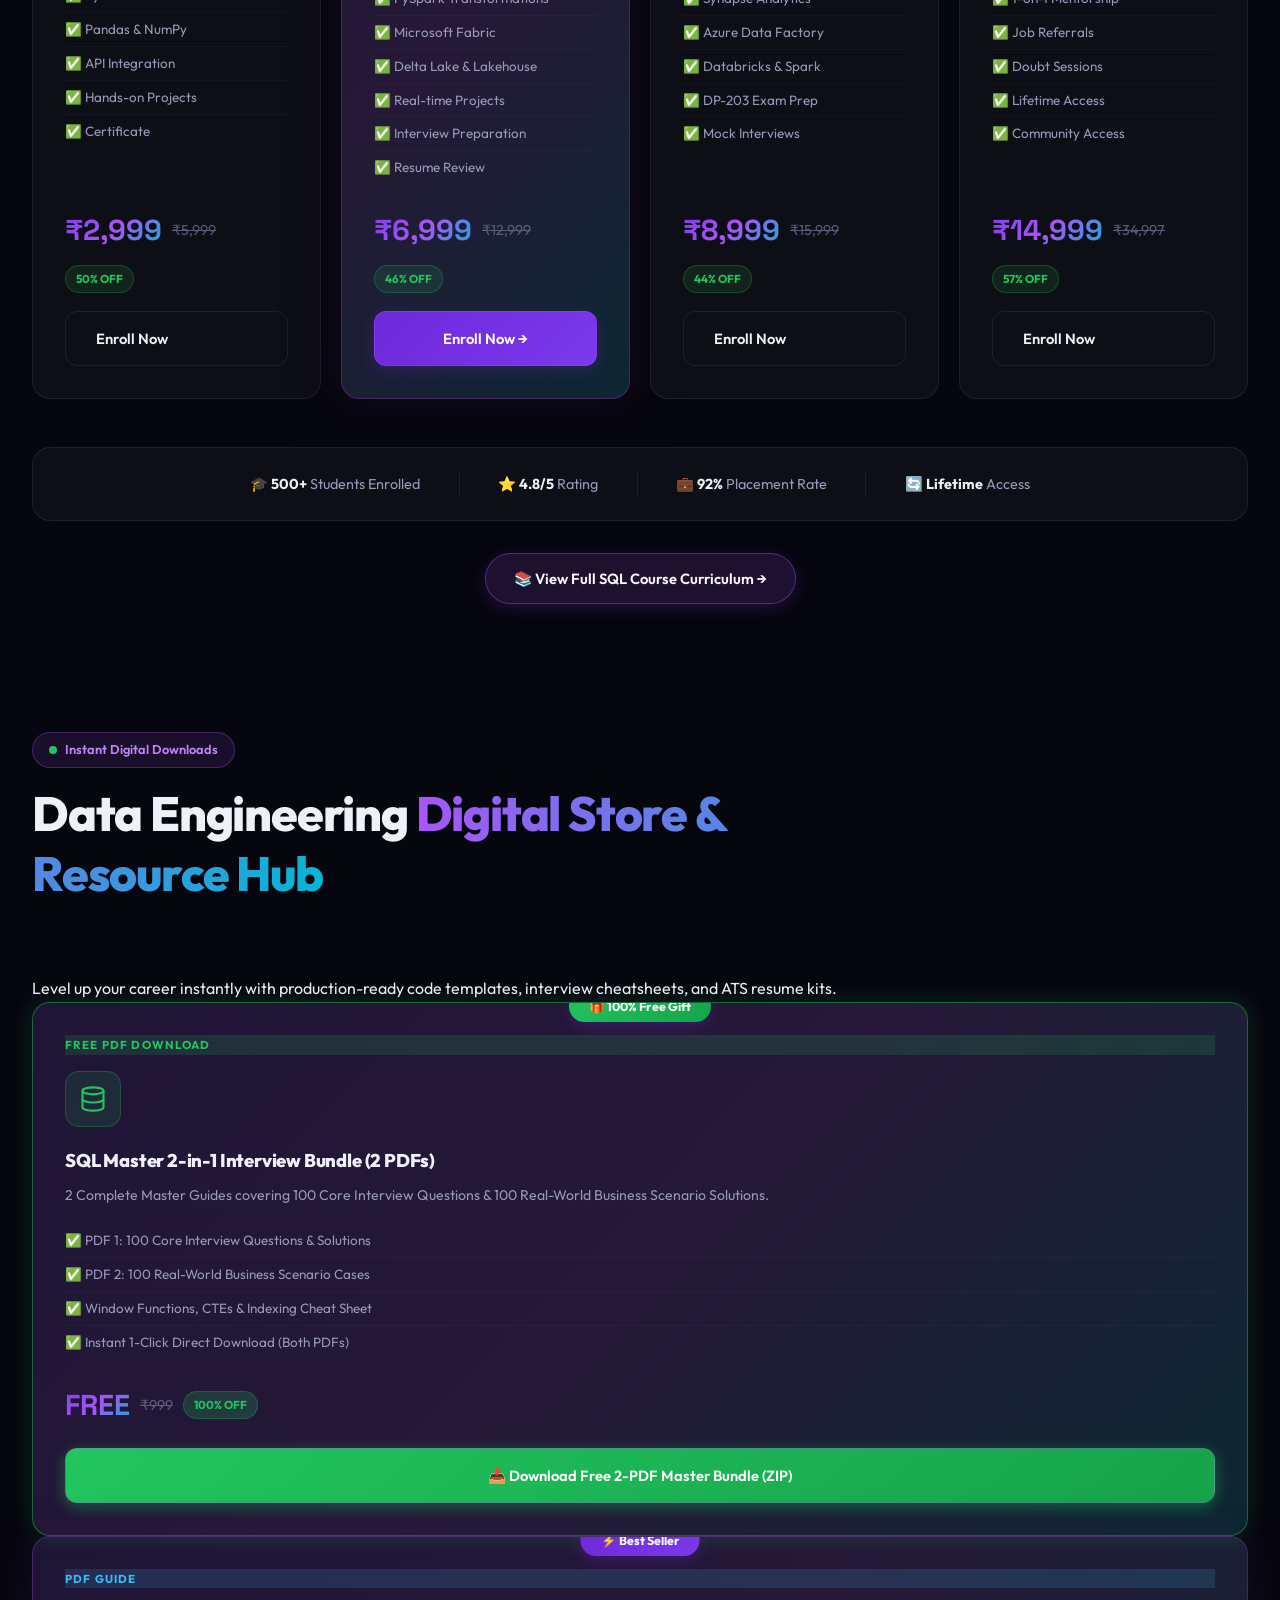
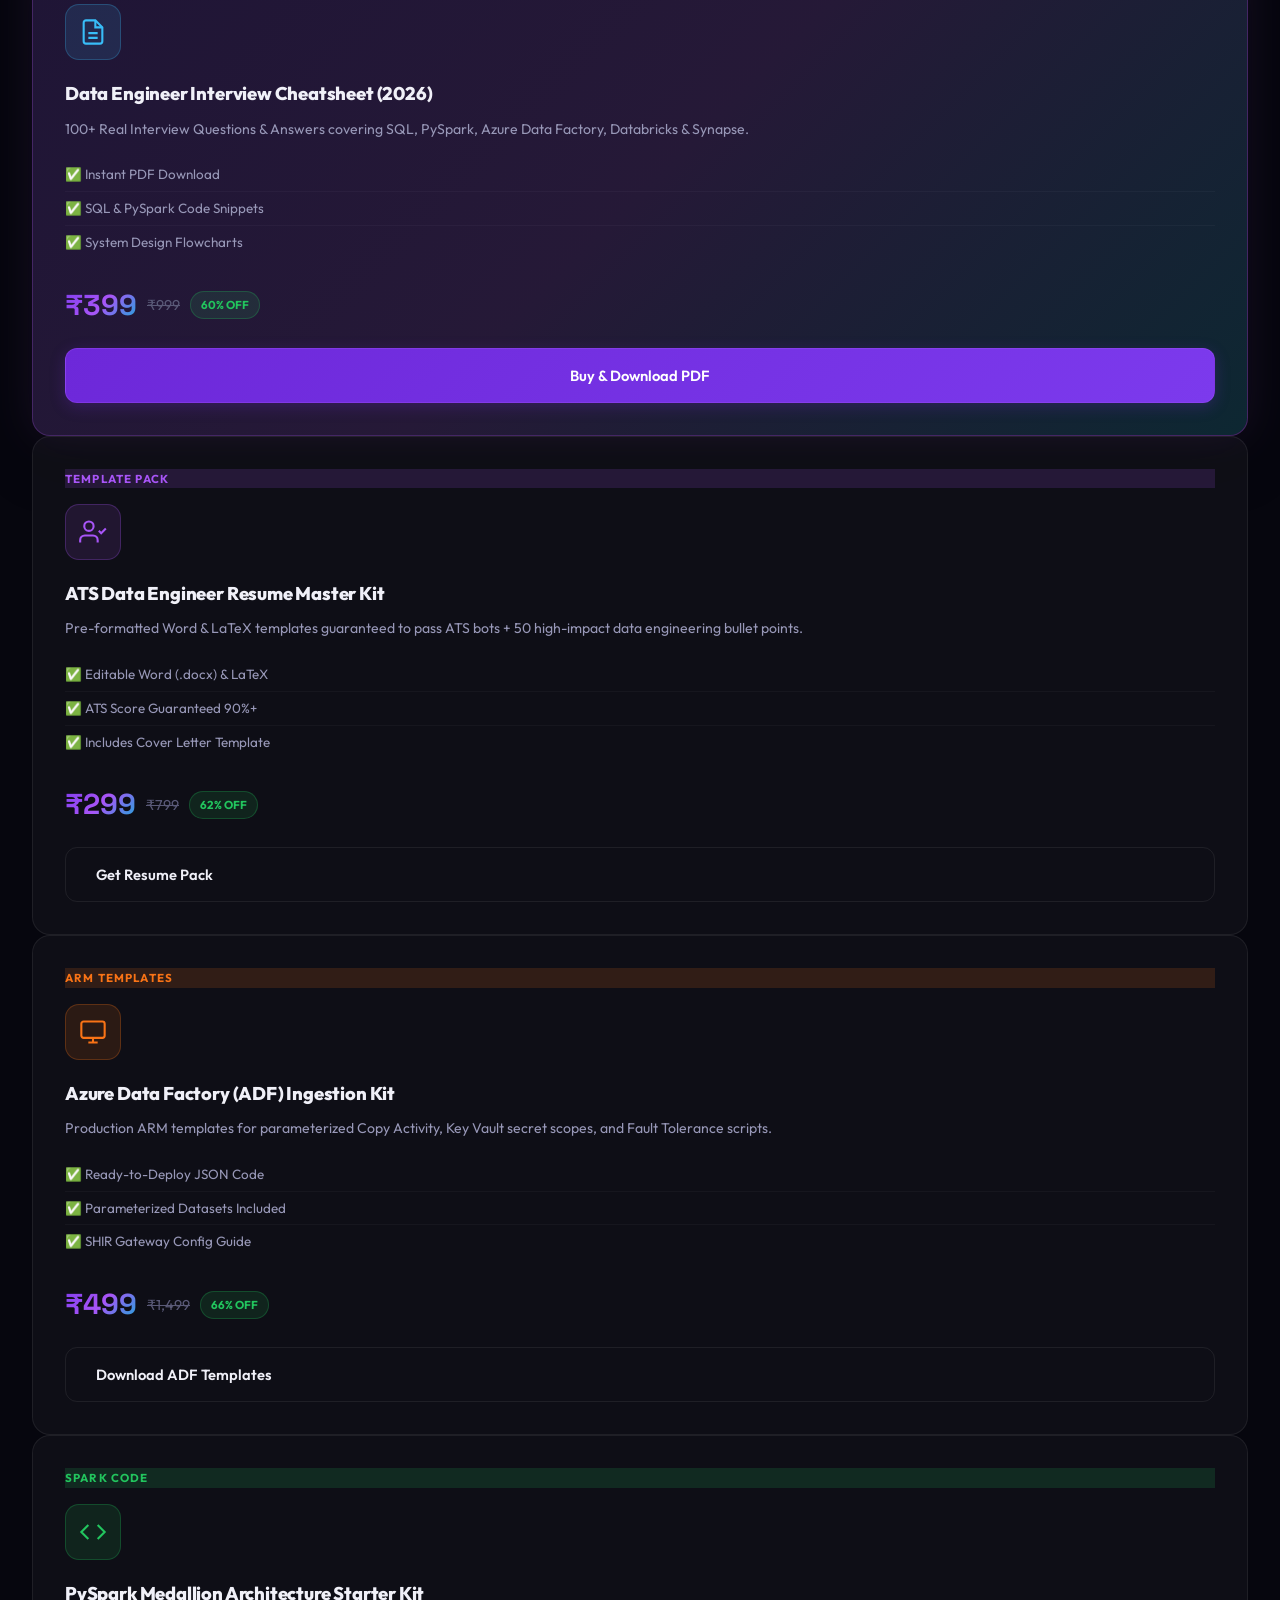
==== commit e5122ba9: "Update free gift to 2-in-1 SQL Master PDF bundle with direct 1-click download" ====
--- a/index.html
+++ b/index.html
@@ -1385,21 +1385,21 @@
                     <div class="pc-icon" style="background:rgba(34,197,94,.12);border-color:rgba(34,197,94,.25);color:#22c55e">
                         <svg width="28" height="28" viewBox="0 0 24 24" fill="none" stroke="currentColor" stroke-width="1.8"><ellipse cx="12" cy="5" rx="9" ry="3"></ellipse><path d="M21 12c0 1.66-4 3-9 3s-9-1.34-9-3"></path><path d="M3 5v14c0 1.66 4 3 9 3s9-1.34 9-3V5"></path></svg>
                     </div>
-                    <h3>SQL Master Interview Questions & Answers PDF</h3>
-                    <p class="pc-desc">150+ Real Enterprise SQL Interview Scenarios covering Window Functions, CTEs, Self Joins, Performance Tuning & Query Optimization.</p>
+                    <h3>SQL Master 2-in-1 Interview Bundle (2 PDFs)</h3>
+                    <p class="pc-desc">2 Complete Master Guides covering 100 Core Interview Questions & 100 Real-World Business Scenario Solutions.</p>
                     <div class="pc-features">
-                        <div>✅ 150+ Real Interview Questions & Solutions</div>
-                        <div>✅ Window Functions & Complex Joins Cheat Sheet</div>
-                        <div>✅ Query Optimization & Indexing Tips</div>
-                        <div>✅ Instant 1-Click Direct Download</div>
+                        <div>✅ PDF 1: 100 Core Interview Questions & Solutions</div>
+                        <div>✅ PDF 2: 100 Real-World Business Scenario Cases</div>
+                        <div>✅ Window Functions, CTEs & Indexing Cheat Sheet</div>
+                        <div>✅ Instant 1-Click Direct Download (Both PDFs)</div>
                     </div>
                     <div class="pc-price">
                         <span class="pc-amount" style="color: #22c55e; font-weight: 800;">FREE</span>
-                        <span class="pc-original">₹499</span>
+                        <span class="pc-original">₹999</span>
                         <span class="pc-save" style="background: rgba(34,197,94,0.2); color: #22c55e;">100% OFF</span>
                     </div>
-                    <a href="downloads/SQL_Master_Interview_Questions_Answers.pdf" download="SQL_Master_Interview_Questions_Answers.pdf" class="btn-glow full" style="text-align:center; text-decoration:none; background: linear-gradient(135deg, #22c55e, #16a34a); box-shadow: 0 4px 15px rgba(34,197,94,0.4);">
-                        📥 Download Free SQL Master PDF (Instant)
+                    <a href="downloads/SQL_Master_Interview_2_PDF_Bundle.zip" download="SQL_Master_Interview_2_PDF_Bundle.zip" class="btn-glow full" style="text-align:center; text-decoration:none; background: linear-gradient(135deg, #22c55e, #16a34a); box-shadow: 0 4px 15px rgba(34,197,94,0.4);">
+                        📥 Download Free 2-PDF Master Bundle (ZIP)
                     </a>
                 </div>
 
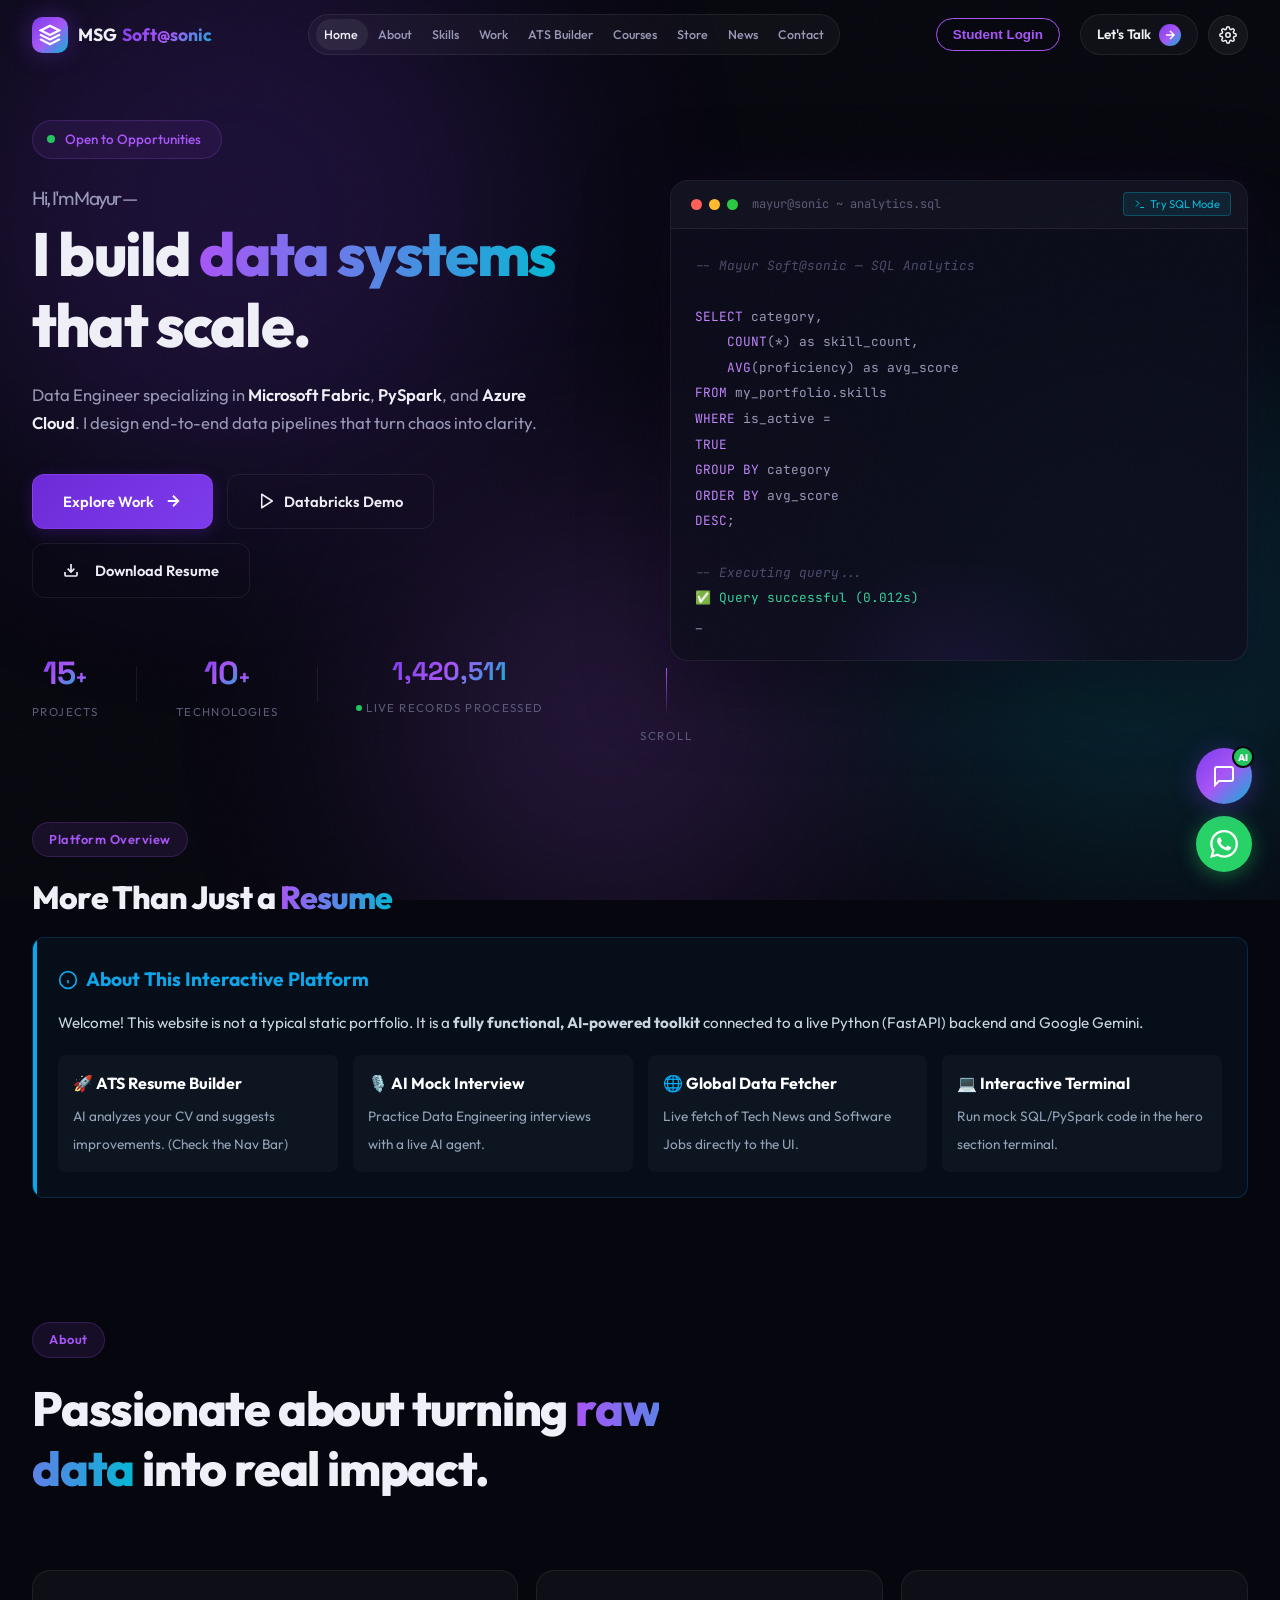
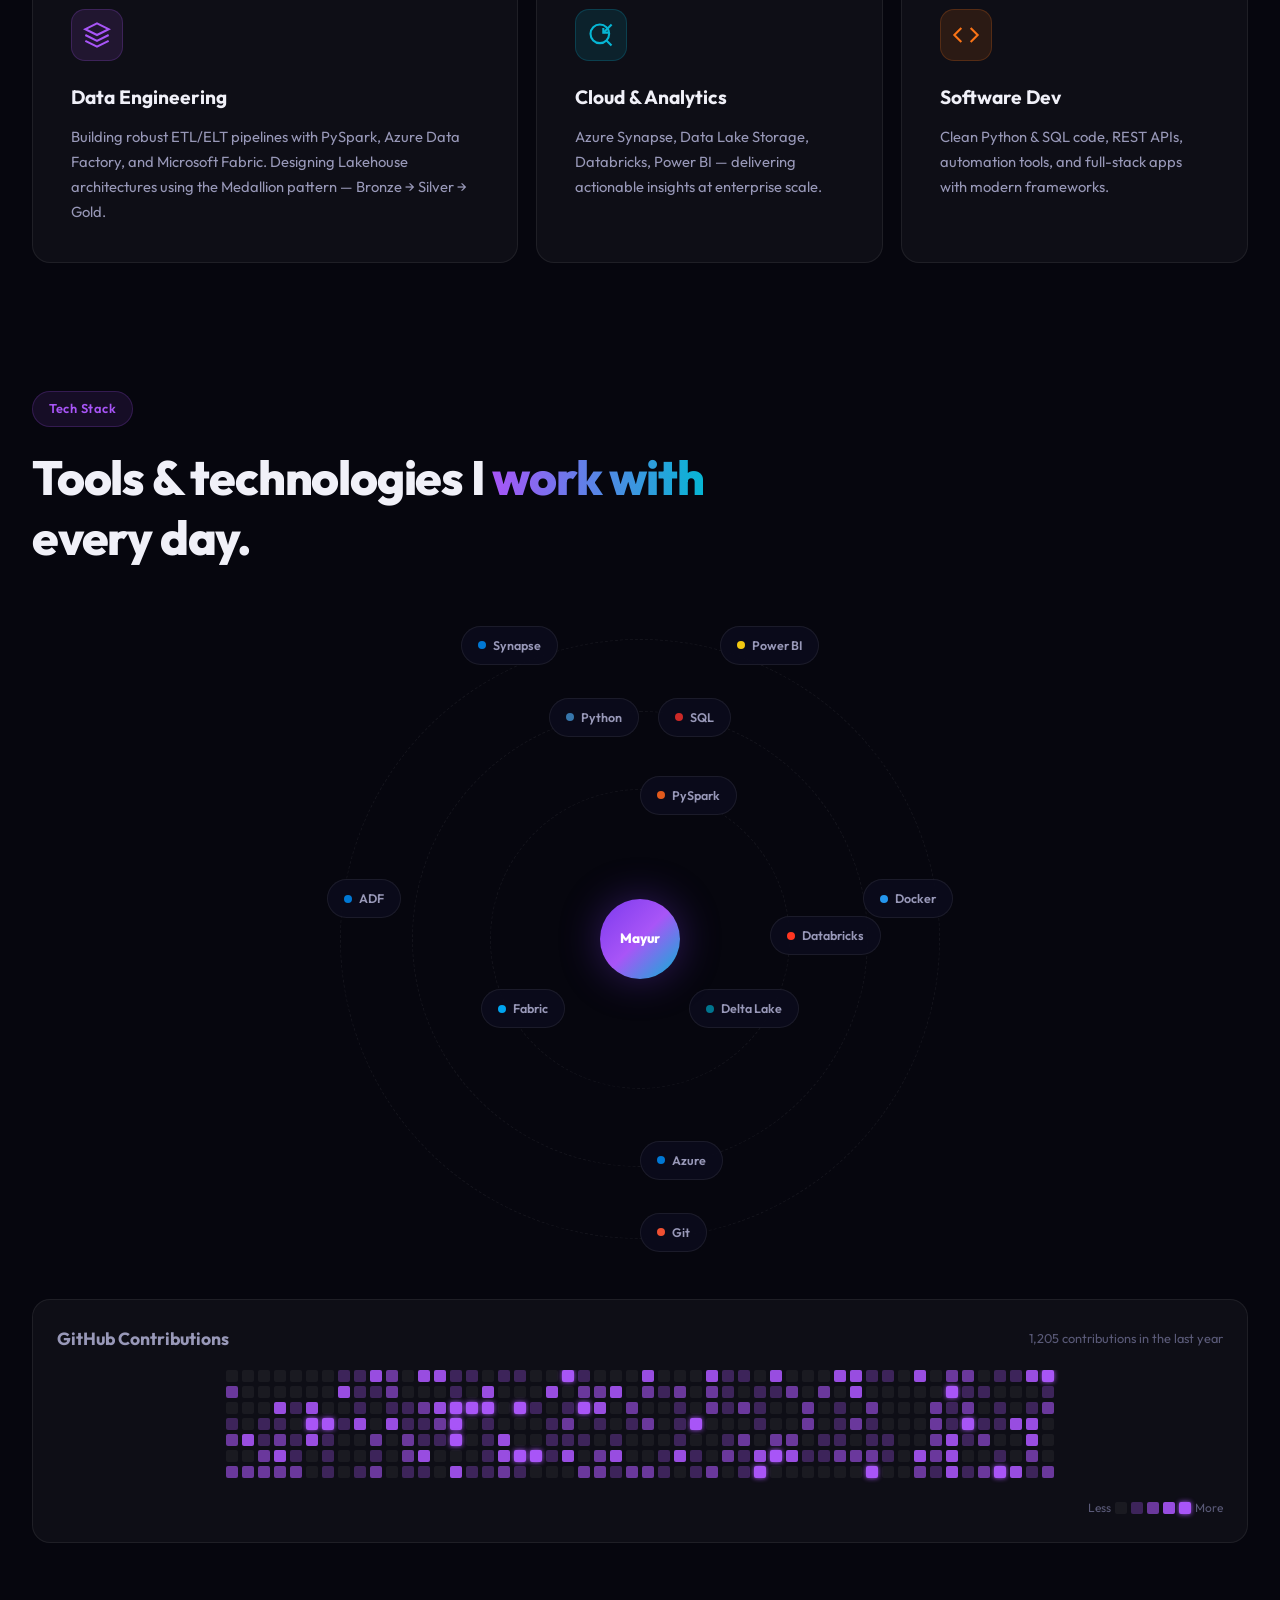
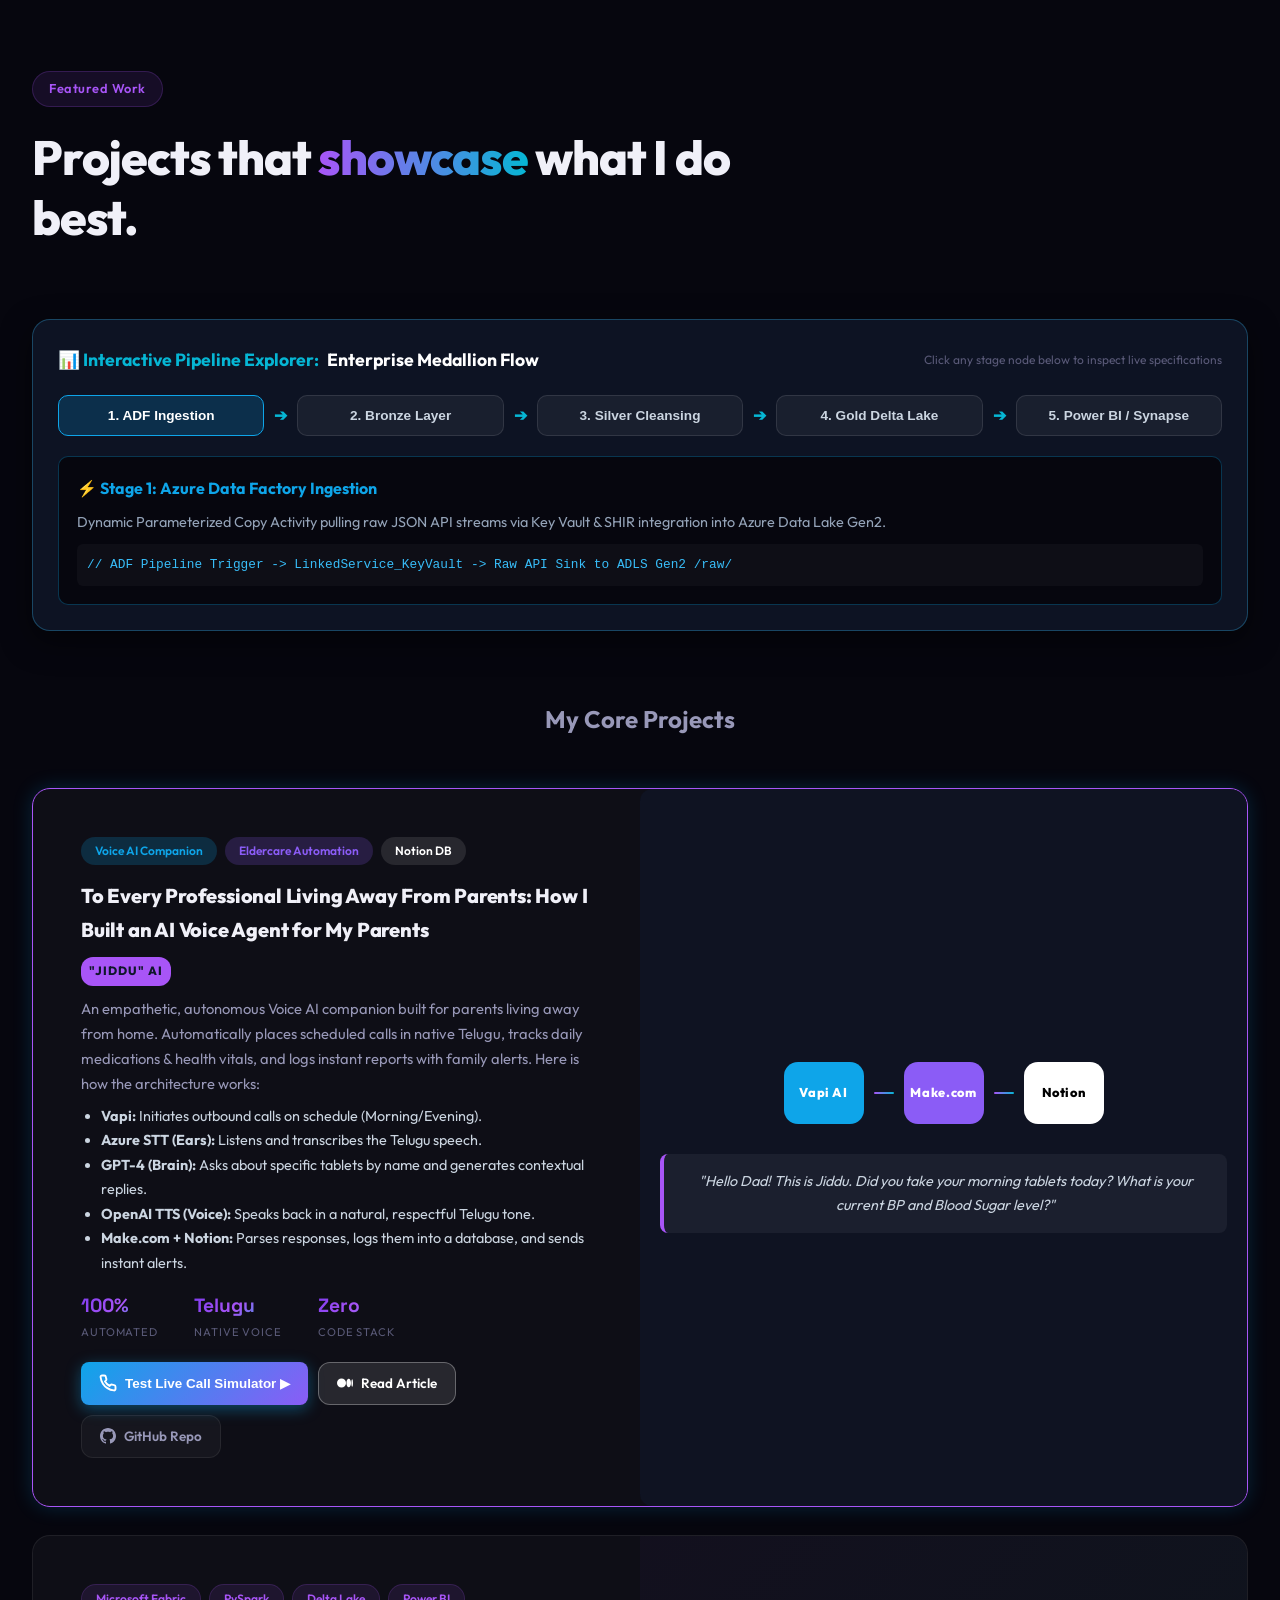
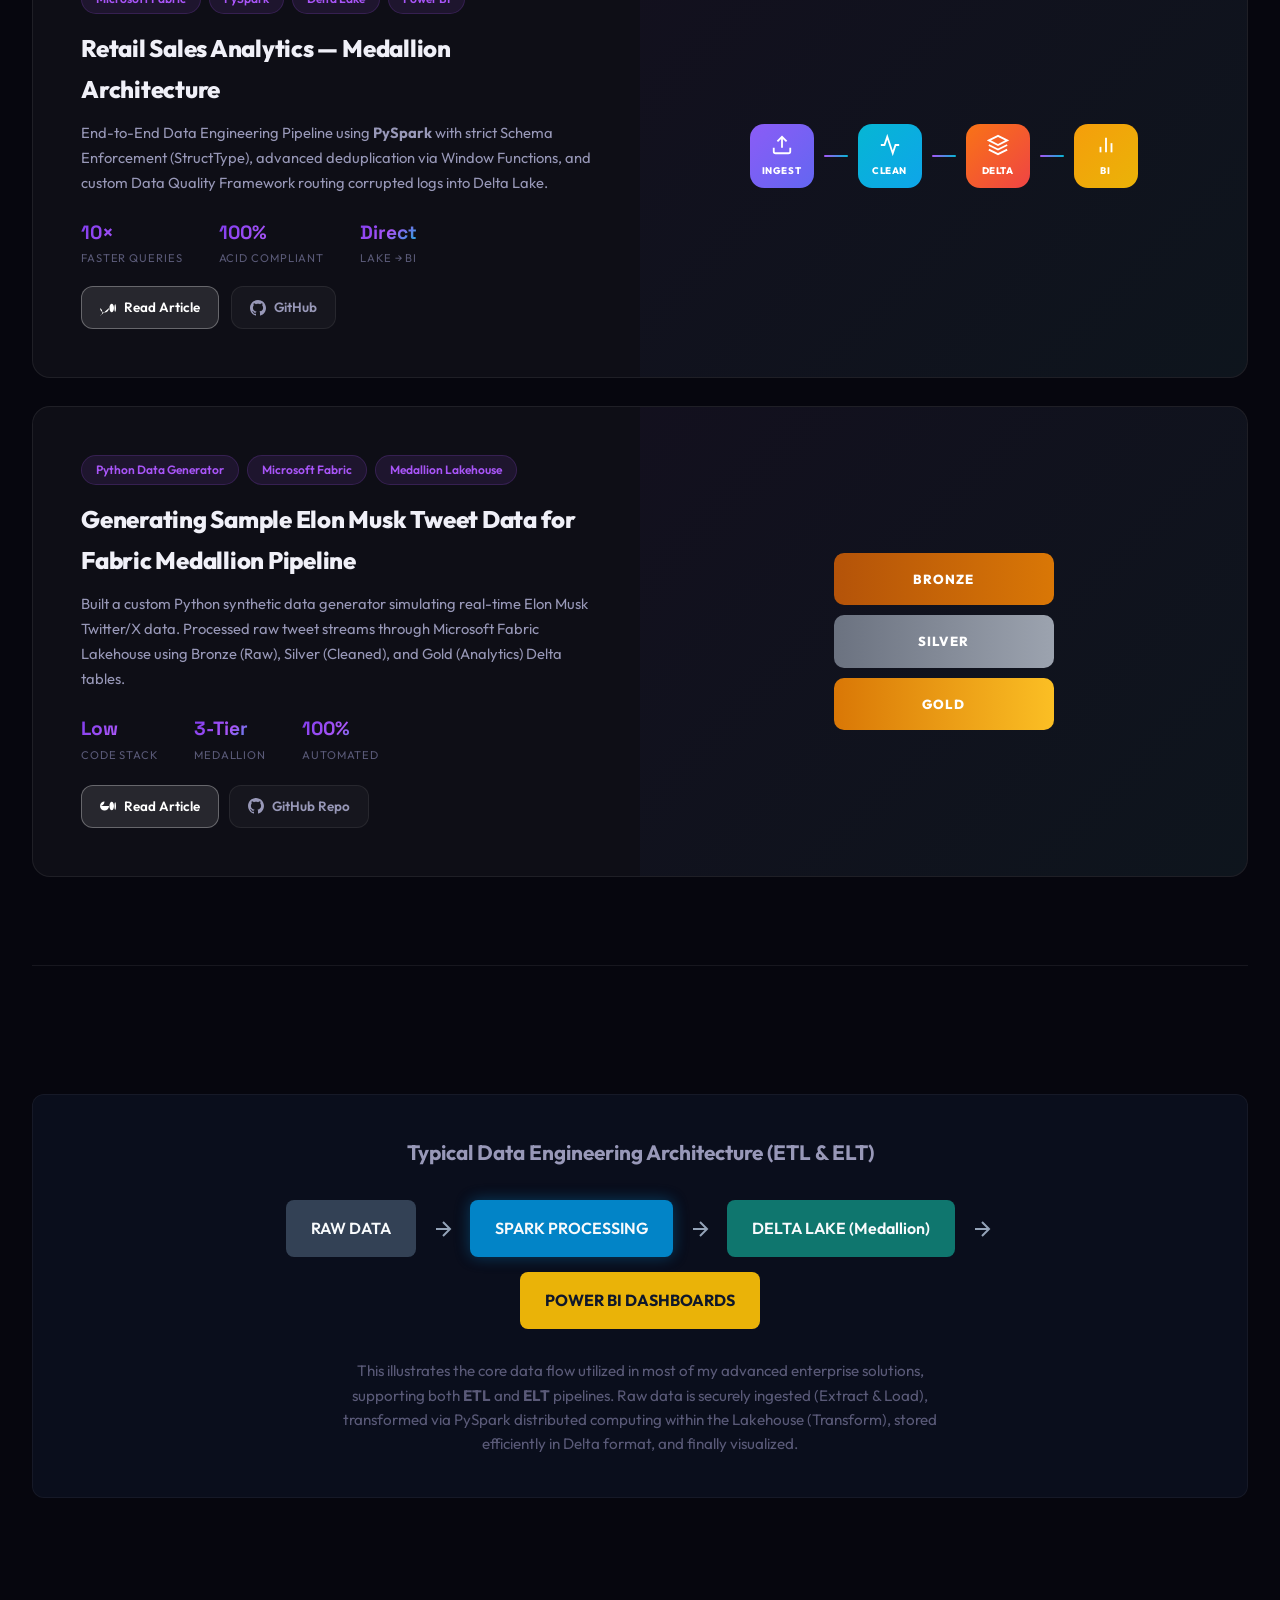
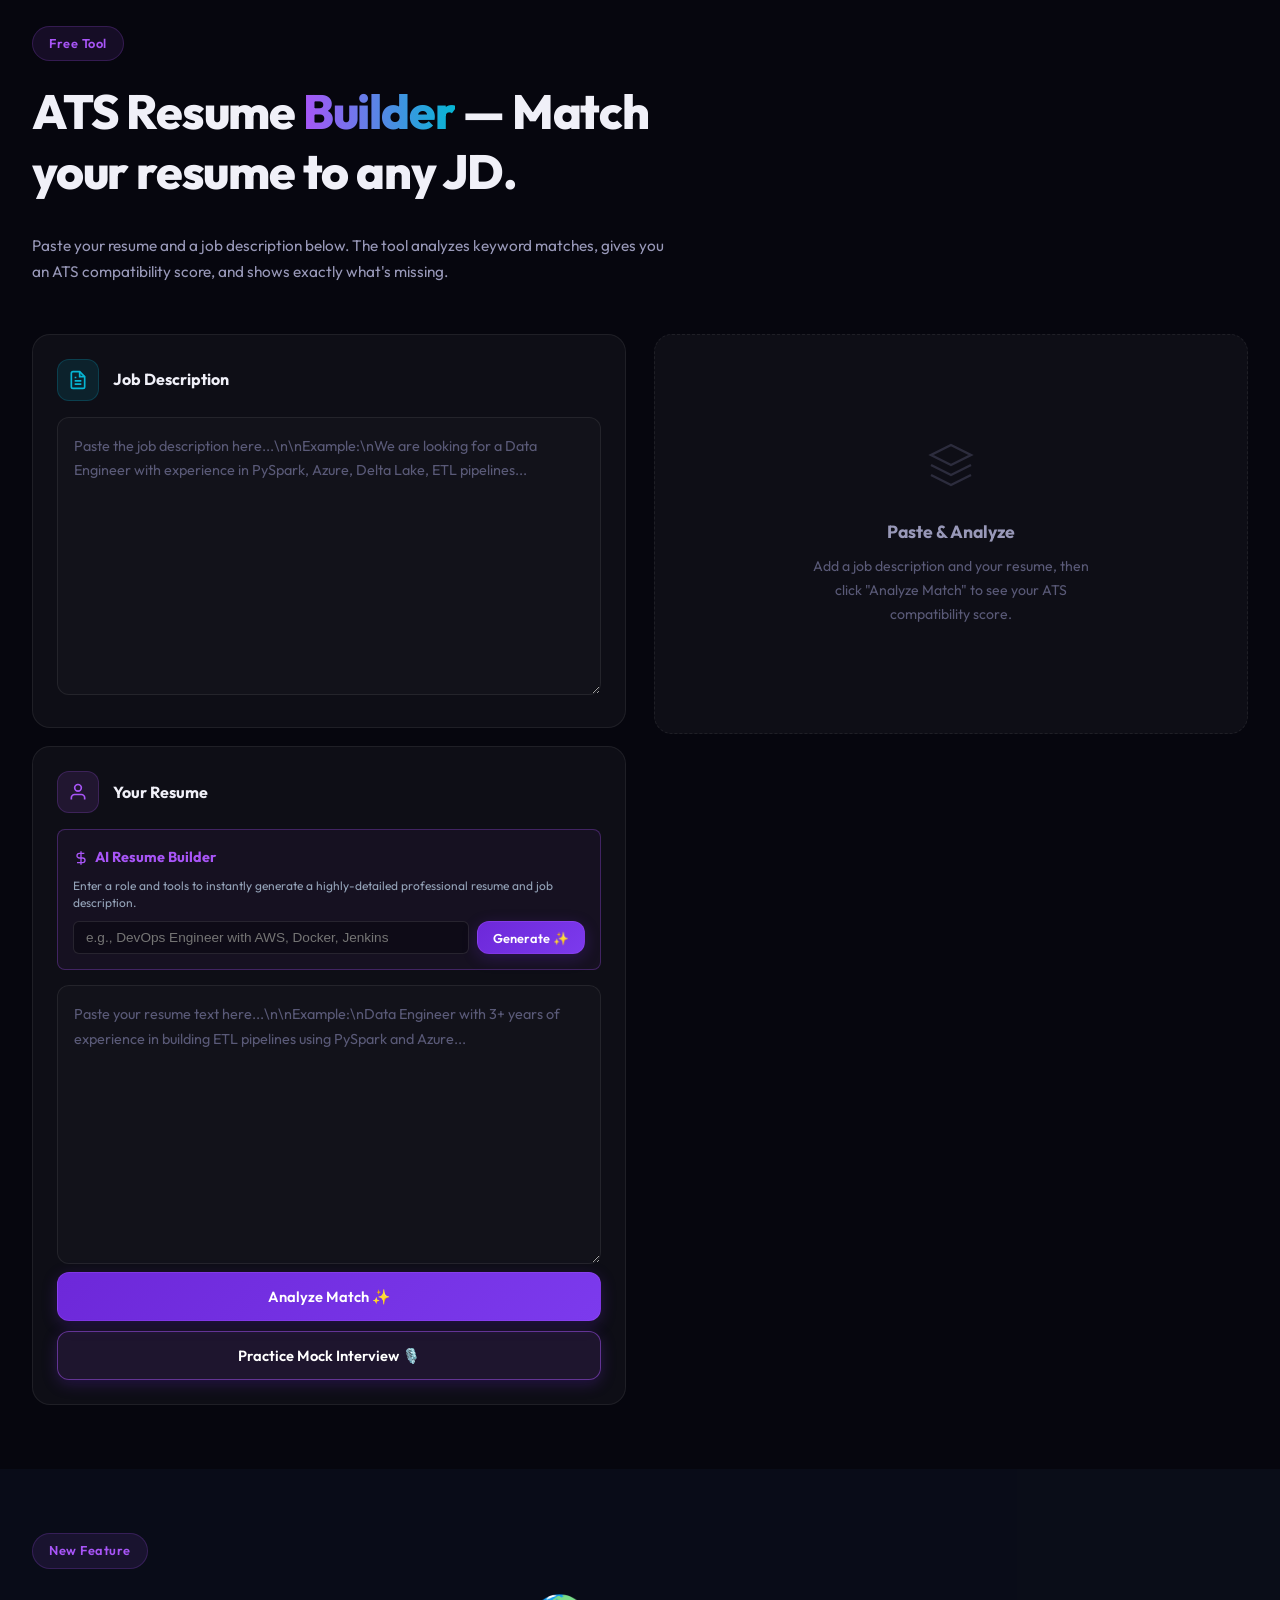
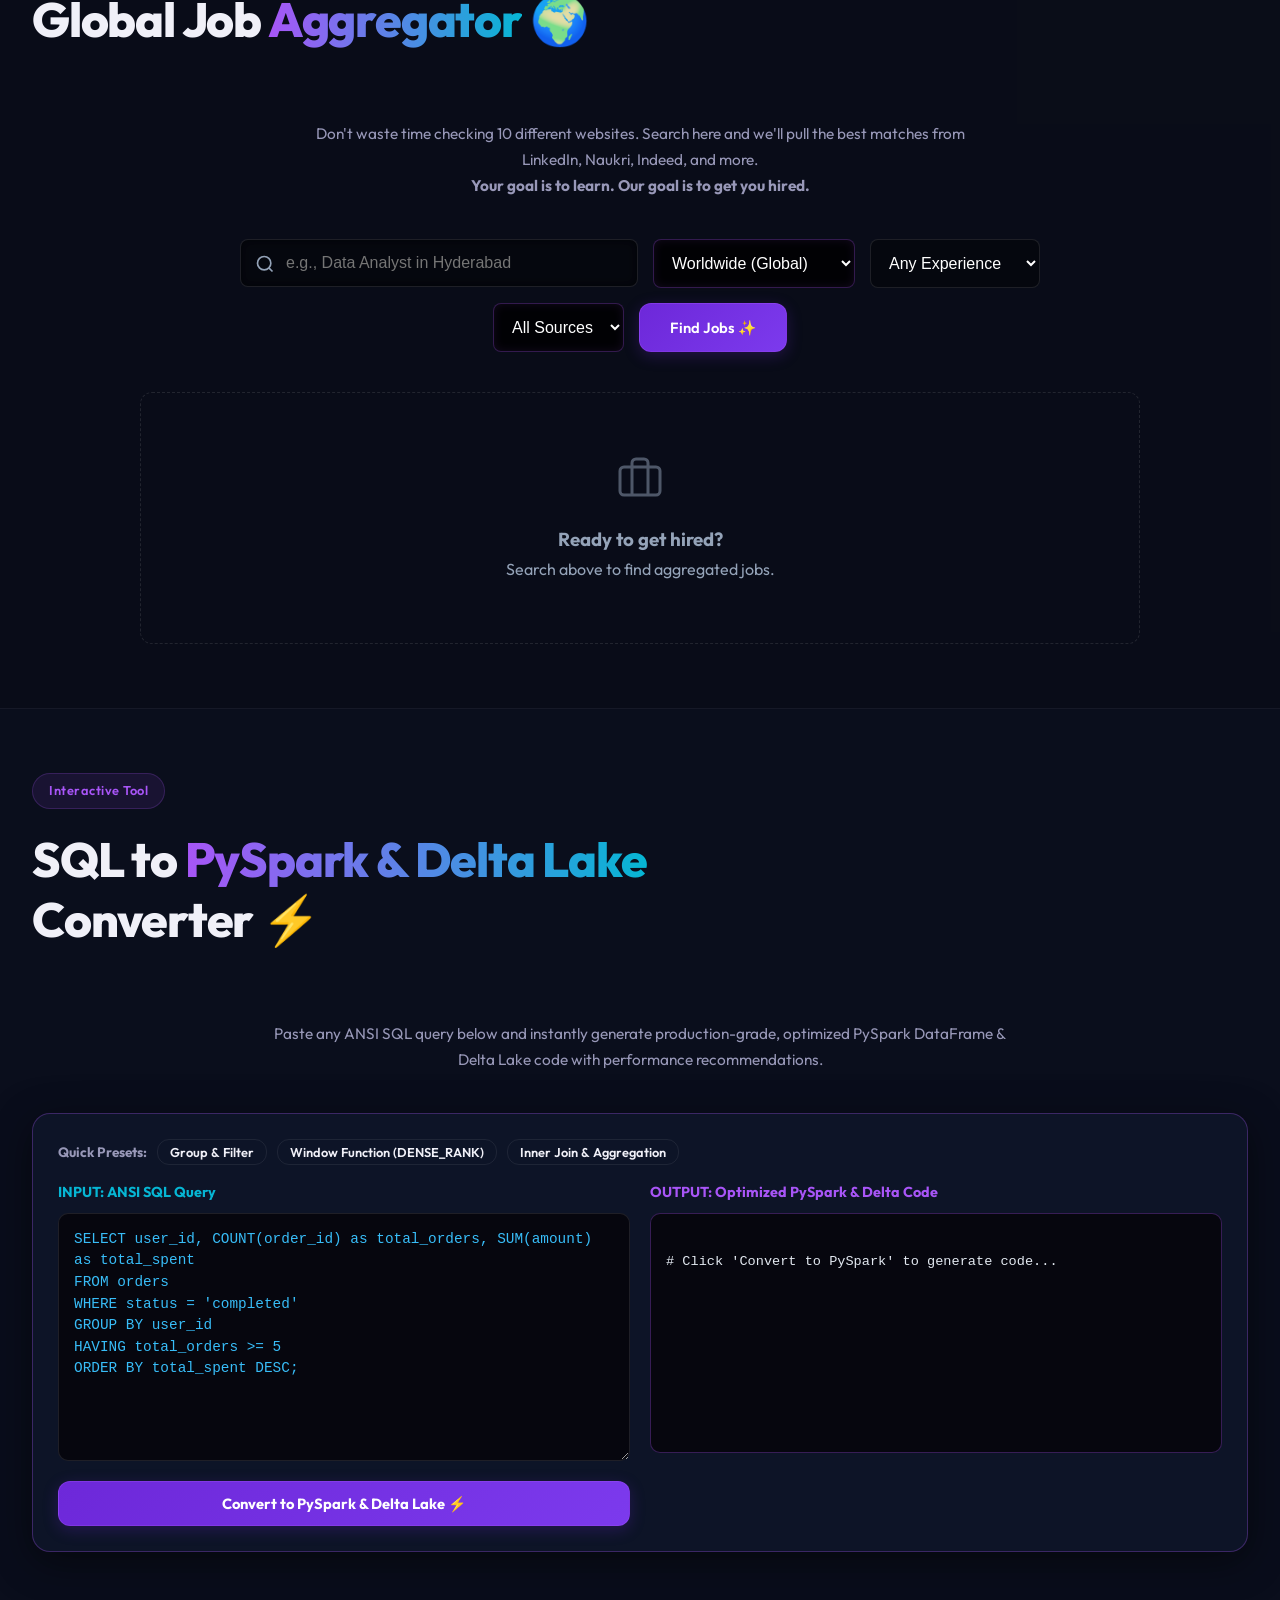
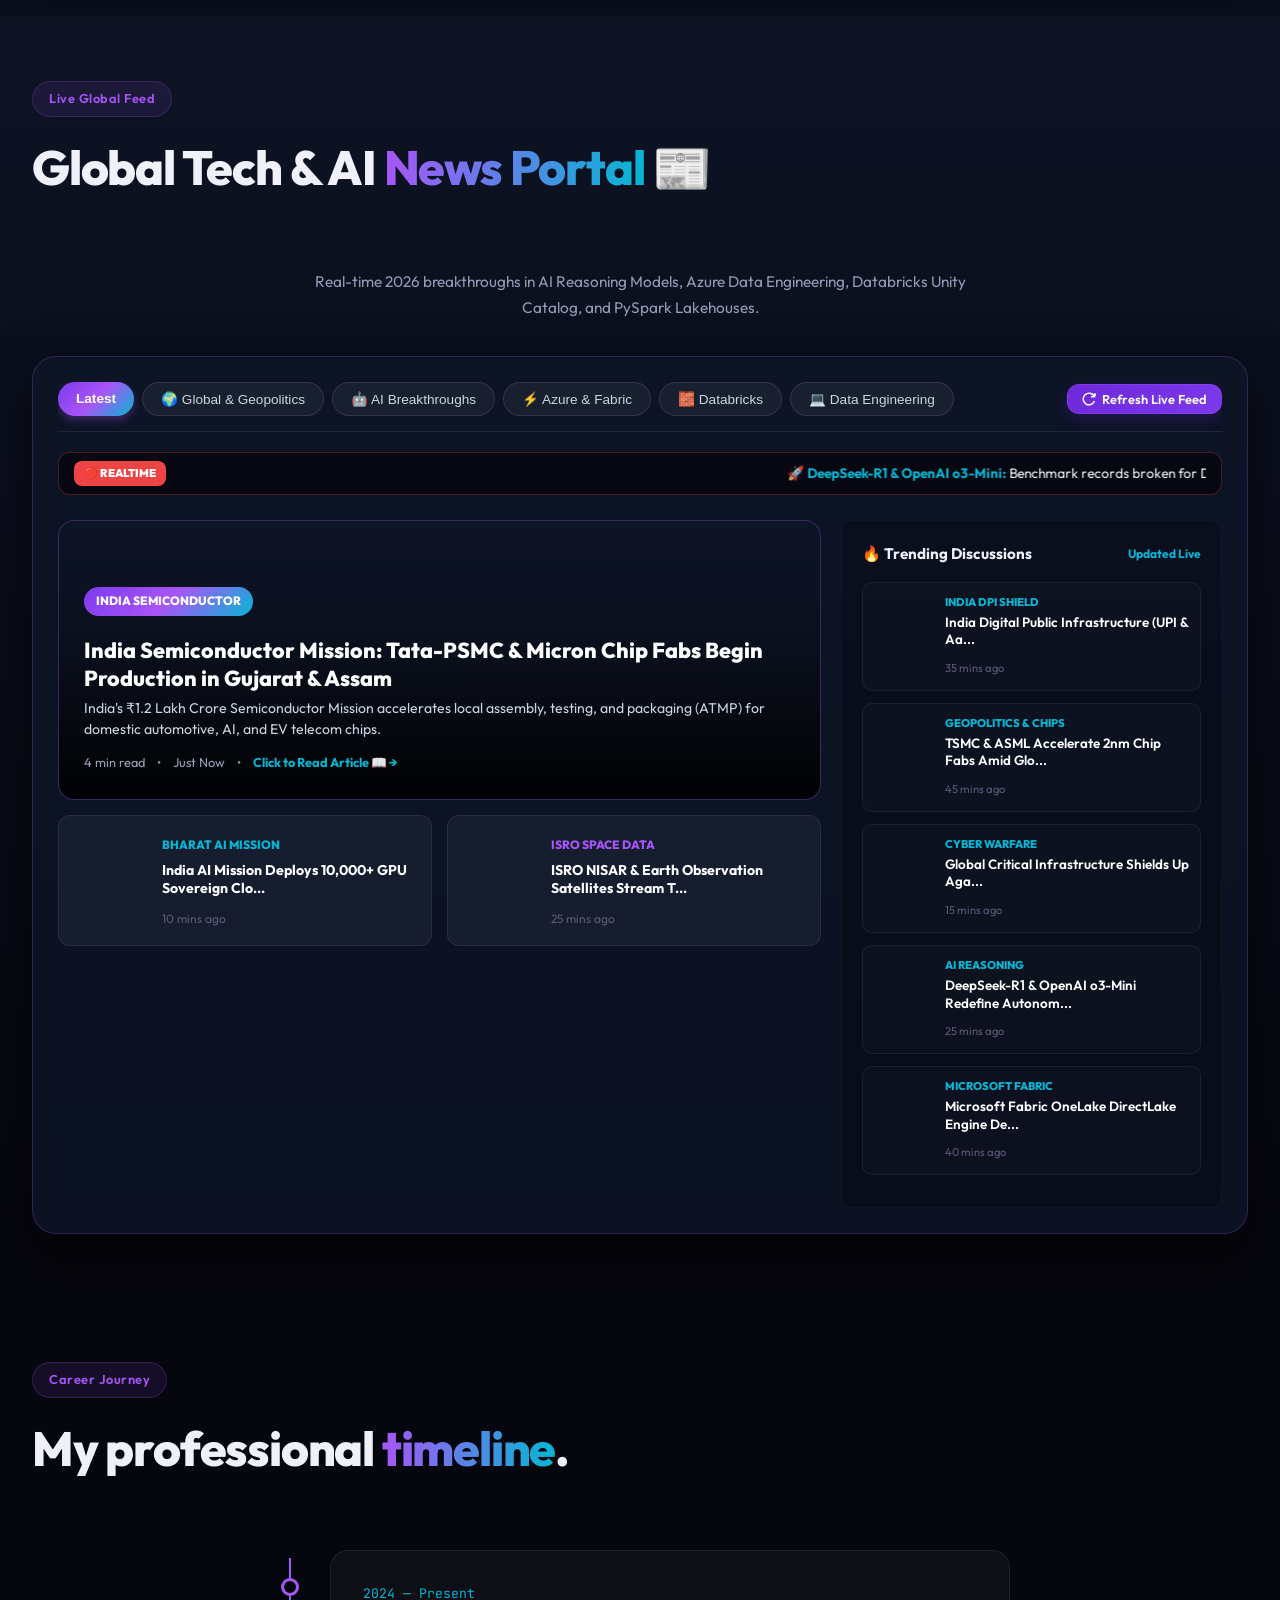
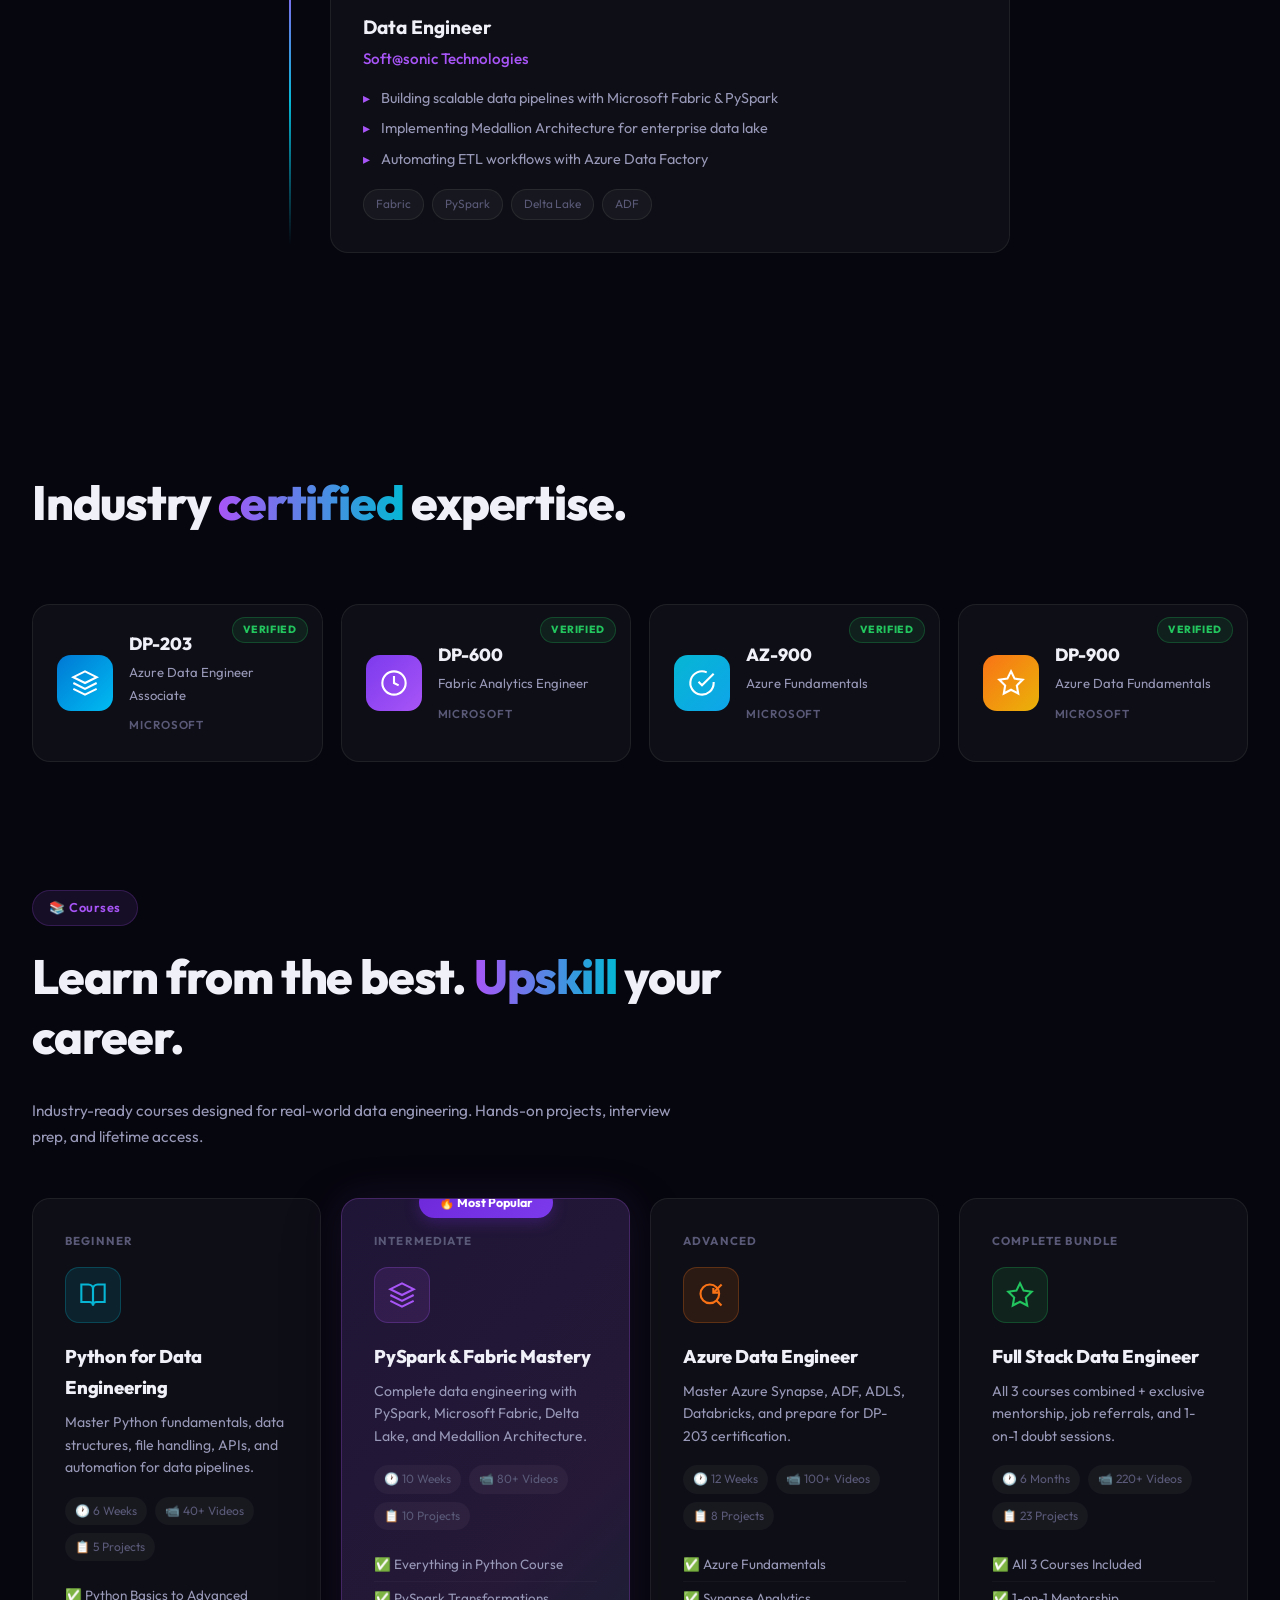
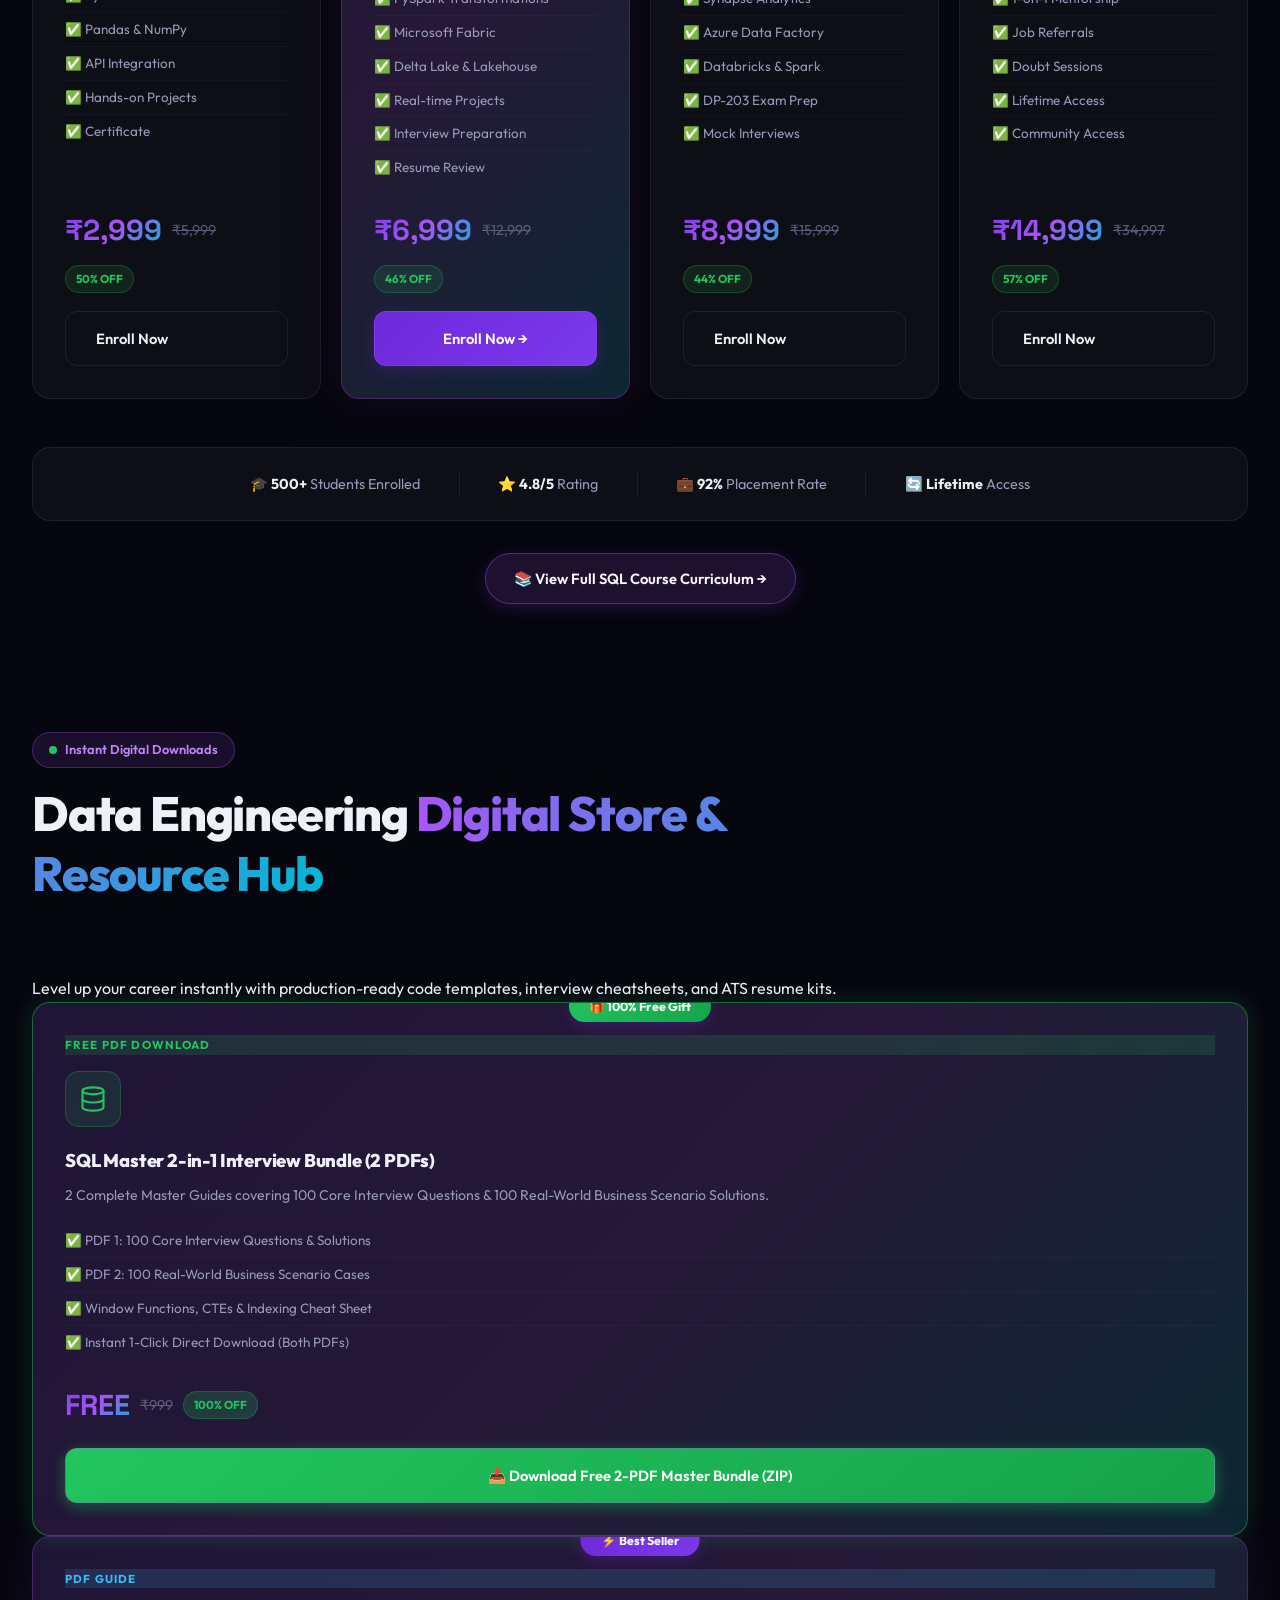
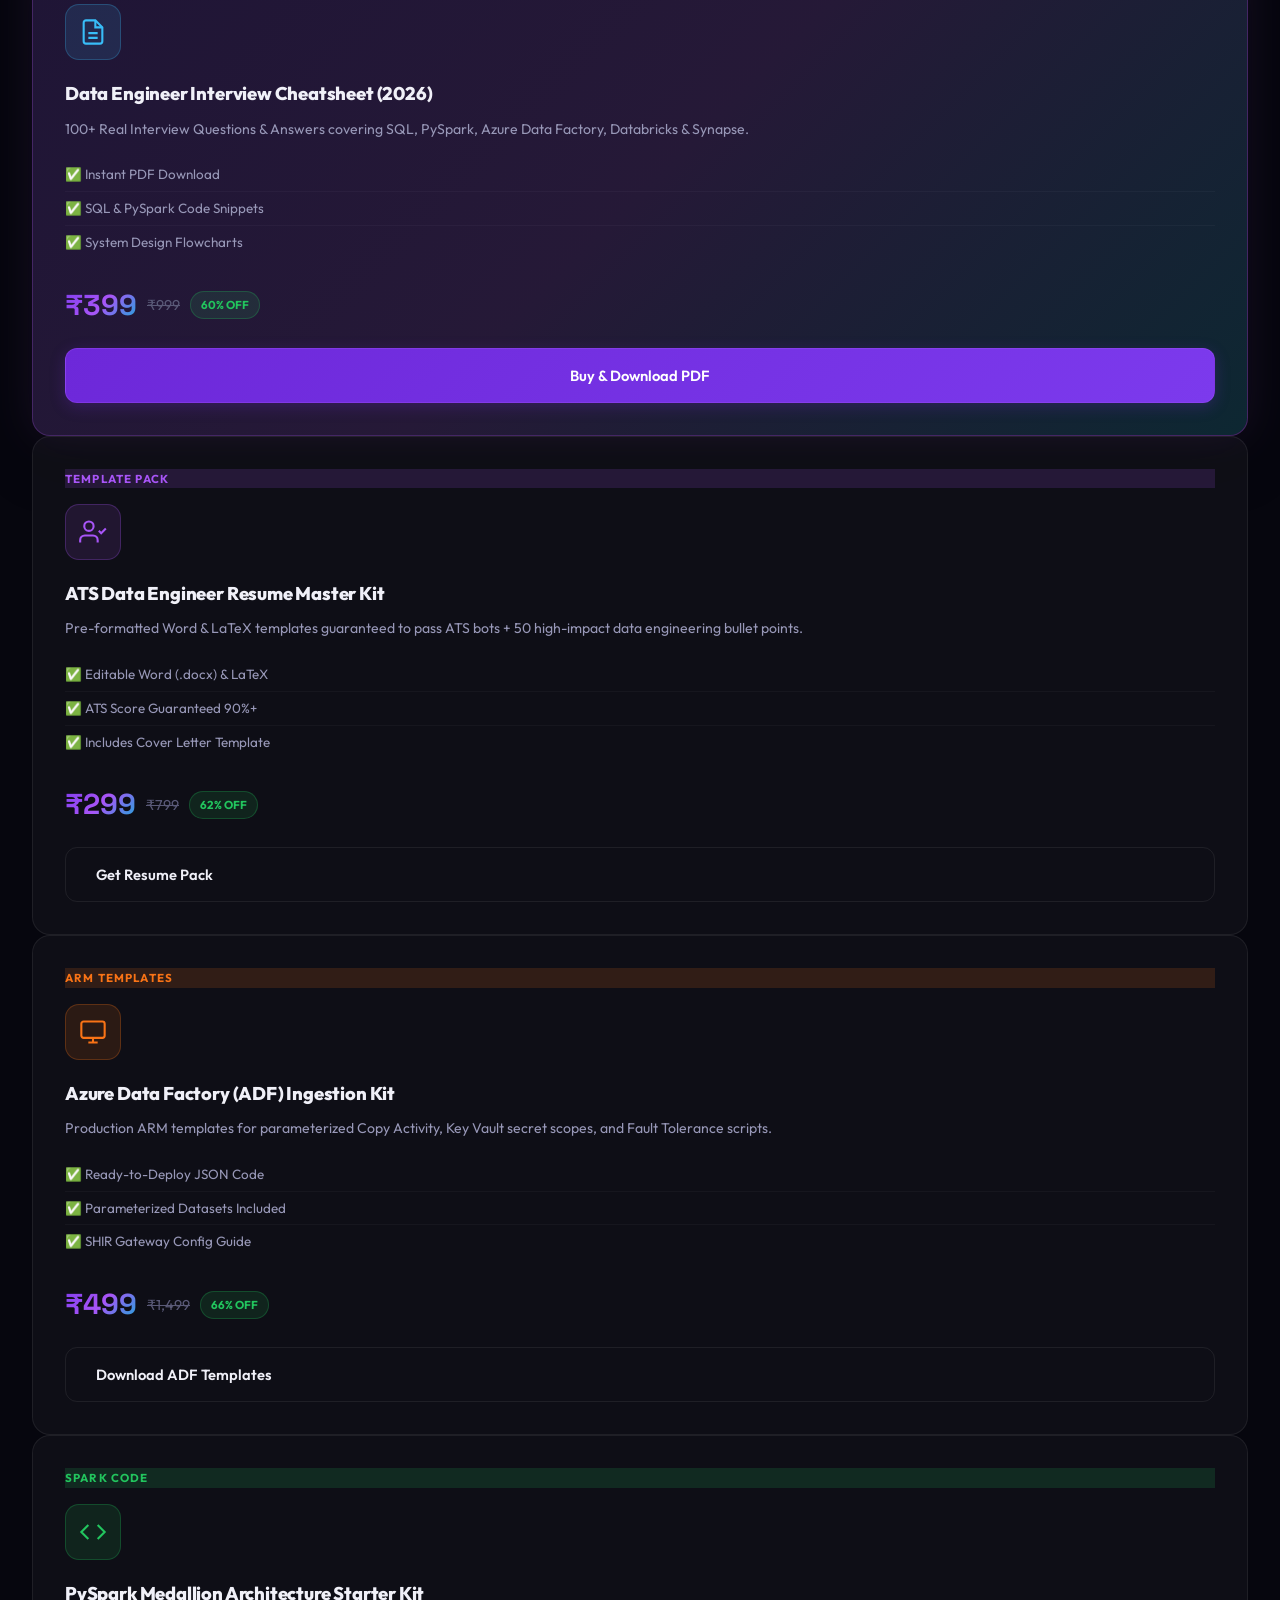
==== commit 55ed648d: "Update brand name to MSG Soft@sonic" ====
--- a/index.html
+++ b/index.html
@@ -3,8 +3,8 @@
 <head>
     <meta charset="UTF-8">
     <meta name="viewport" content="width=device-width, initial-scale=1.0">
-    <title>Mayur Soft@sonic — Data Engineer & Cloud Solutions</title>
-    <meta name="description" content="Mayur Soft@sonic — Building scalable data pipelines, cloud-native solutions, and transforming raw data into powerful business insights.">
+    <title>MSG Soft@sonic — Data Engineer & Cloud Solutions</title>
+    <meta name="description" content="MSG Soft@sonic — Building scalable data pipelines, cloud-native solutions, and transforming raw data into powerful business insights.">
     <link rel="preconnect" href="https://fonts.googleapis.com">
     <link rel="preconnect" href="https://fonts.gstatic.com" crossorigin>
     <link href="https://fonts.googleapis.com/css2?family=Outfit:wght@300;400;500;600;700;800;900&family=Space+Grotesk:wght@400;500;600;700&family=JetBrains+Mono:wght@400;500;600&display=swap" rel="stylesheet">
@@ -299,7 +299,7 @@
                     <svg width="22" height="22" viewBox="0 0 24 24" fill="none" stroke="currentColor" stroke-width="2.5" stroke-linecap="round"><path d="M12 2L2 7l10 5 10-5-10-5z"/><path d="M2 17l10 5 10-5"/><path d="M2 12l10 5 10-5"/></svg>
                 </div>
                 <span class="brand-text">
-                    <span class="brand-name">Mayur</span>
+                    <span class="brand-name">MSG</span>
                     <span class="brand-accent">Soft@sonic</span>
                 </span>
             </a>
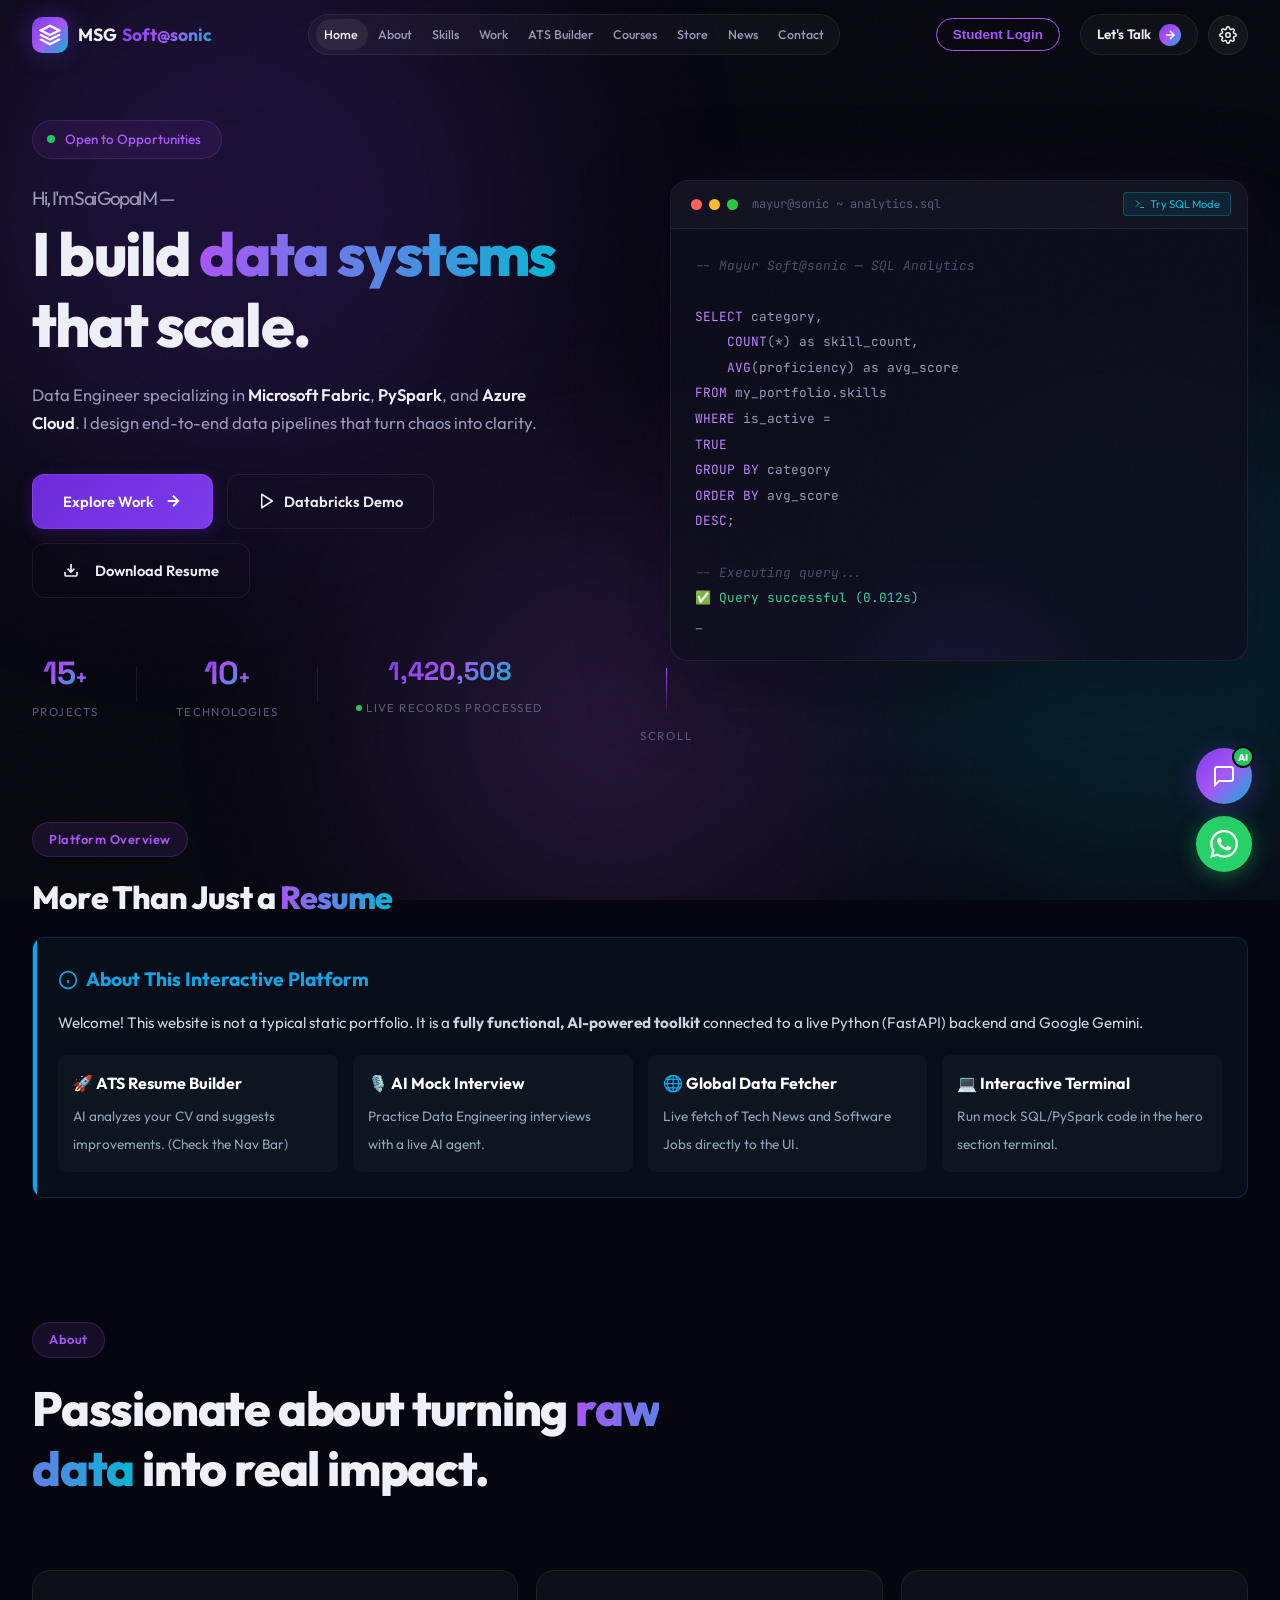
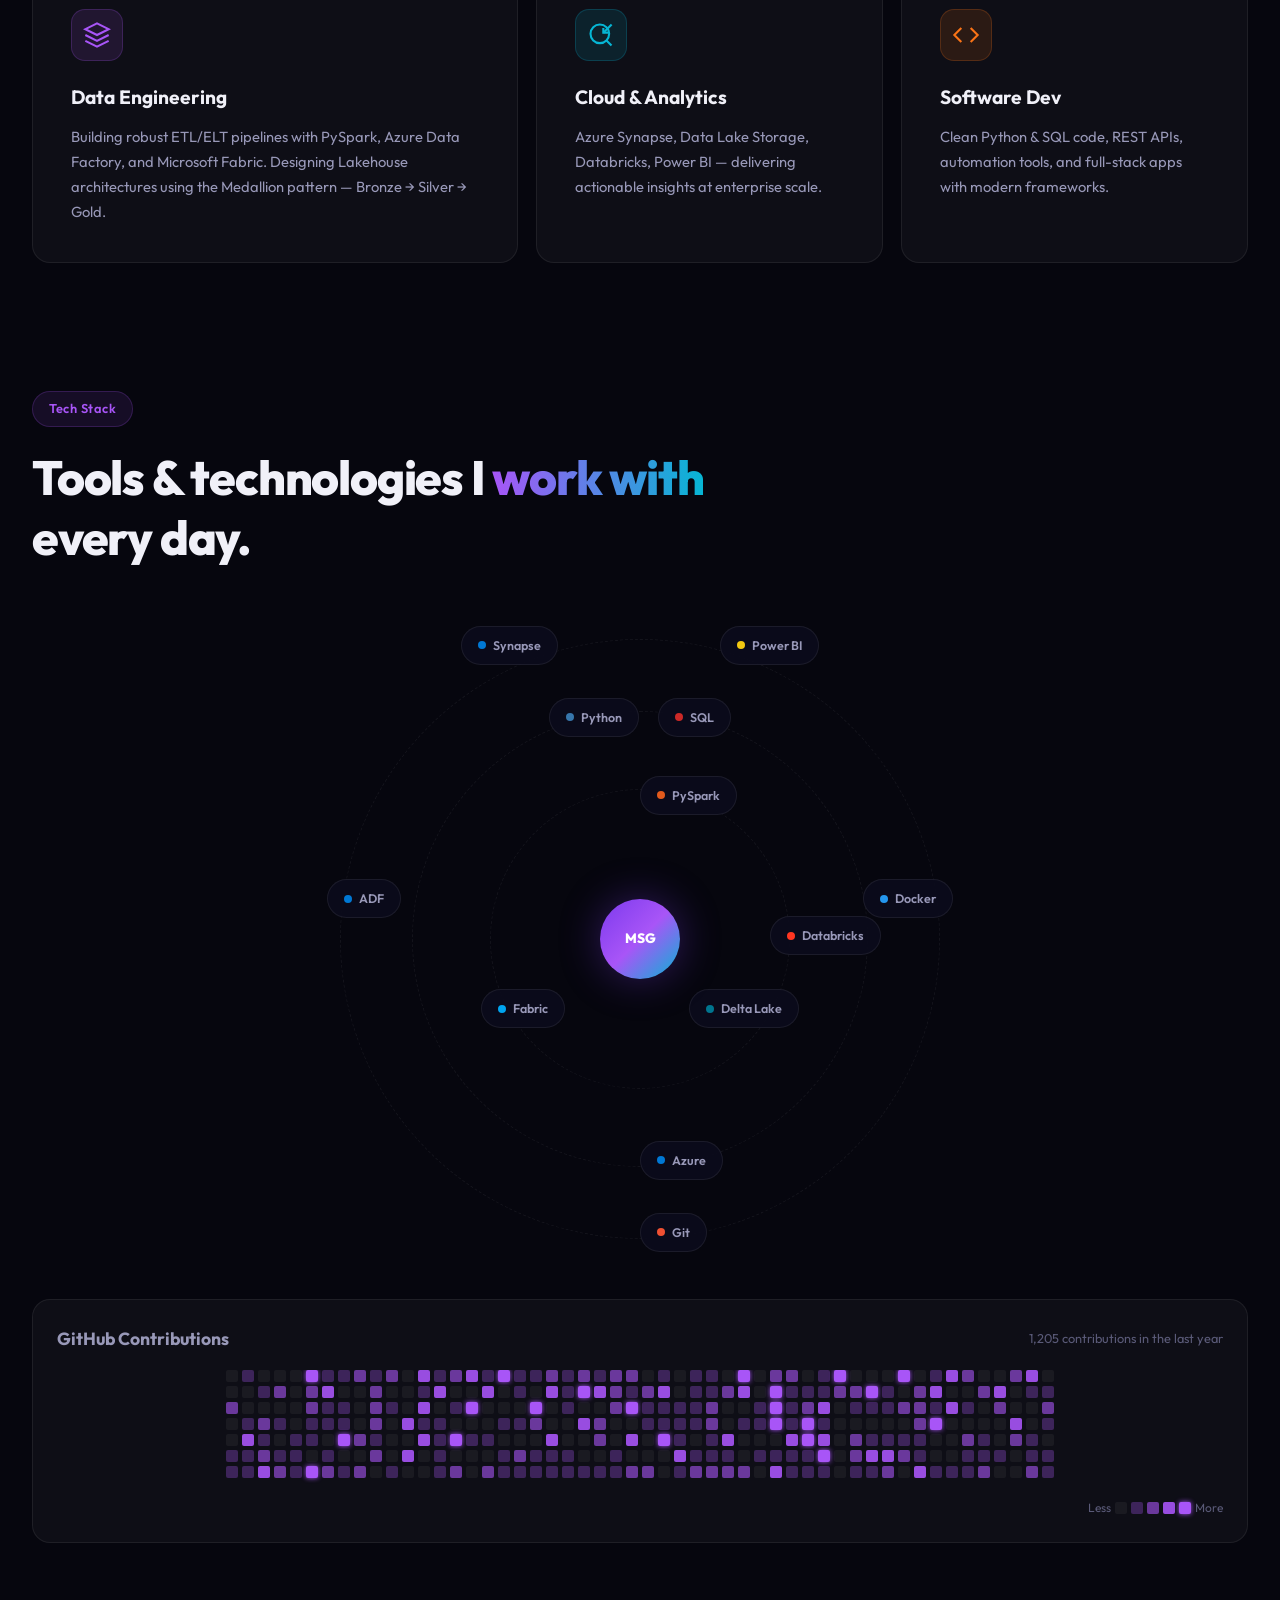
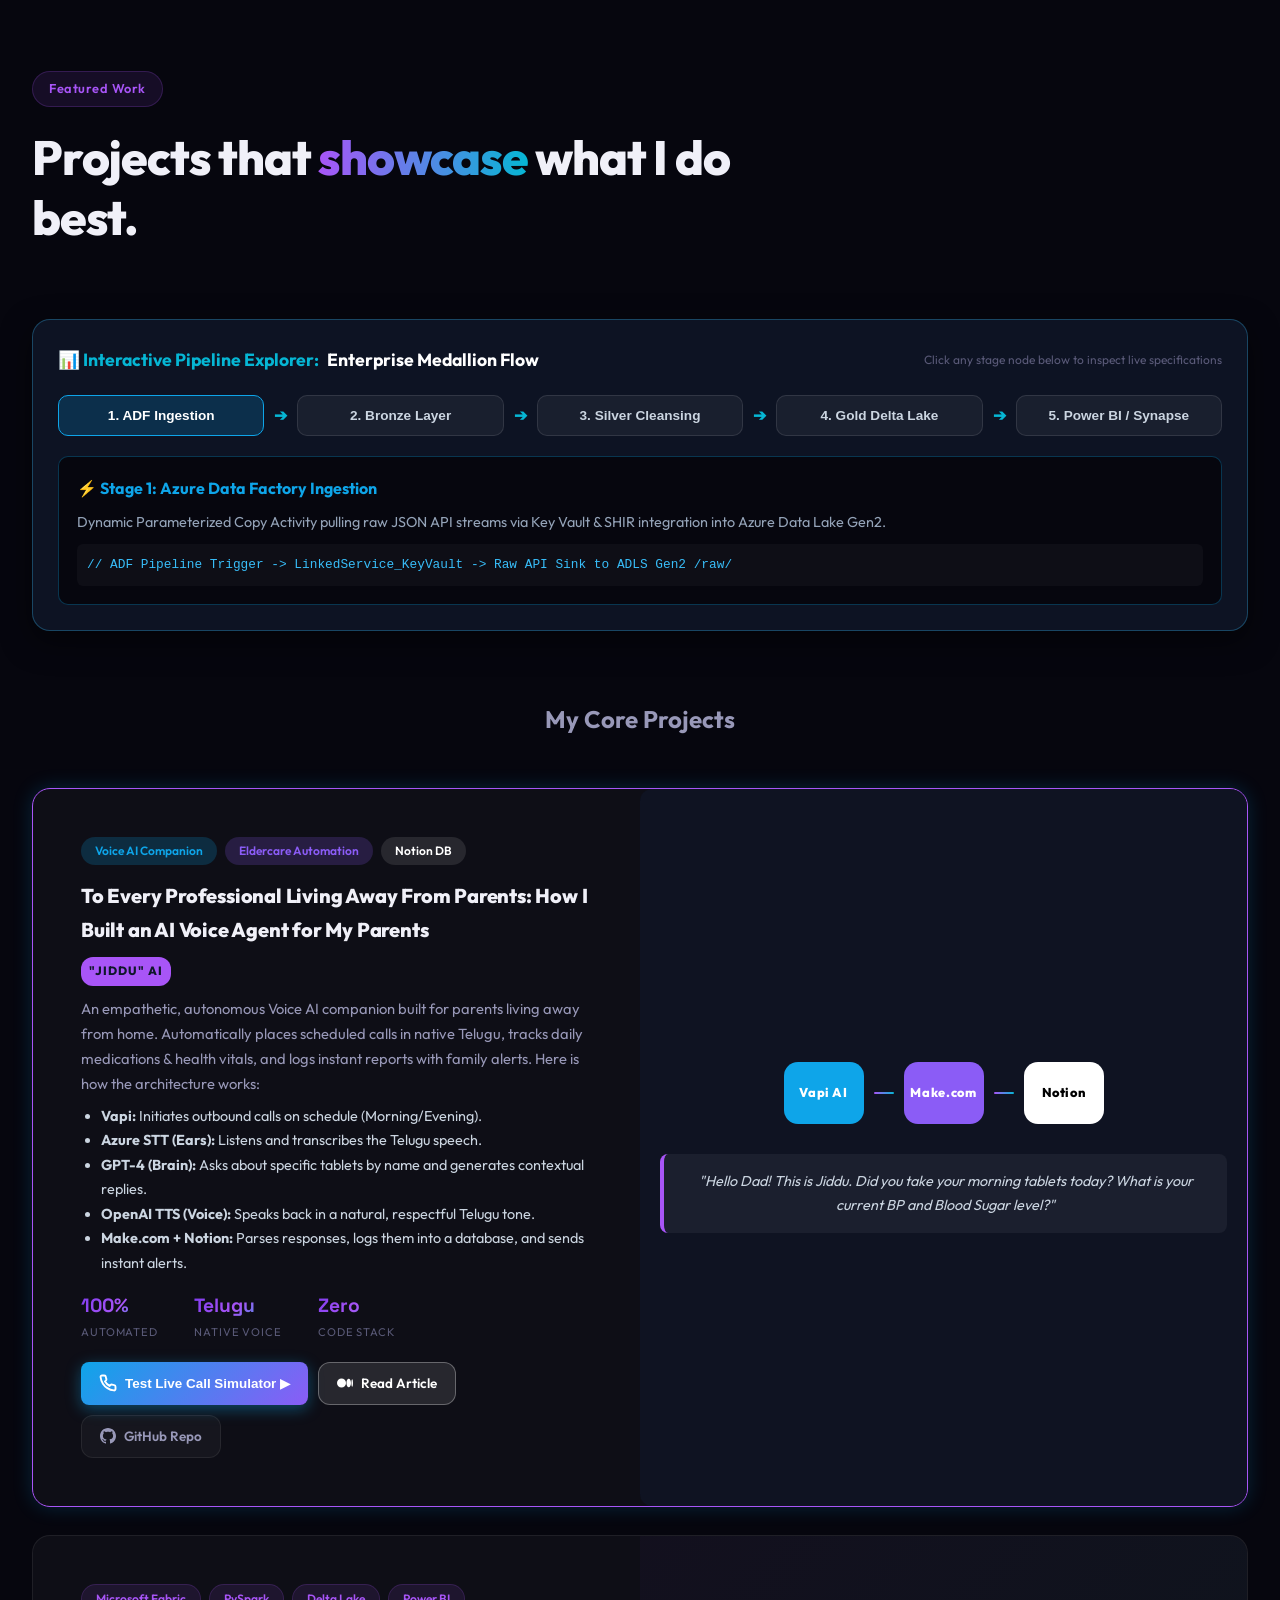
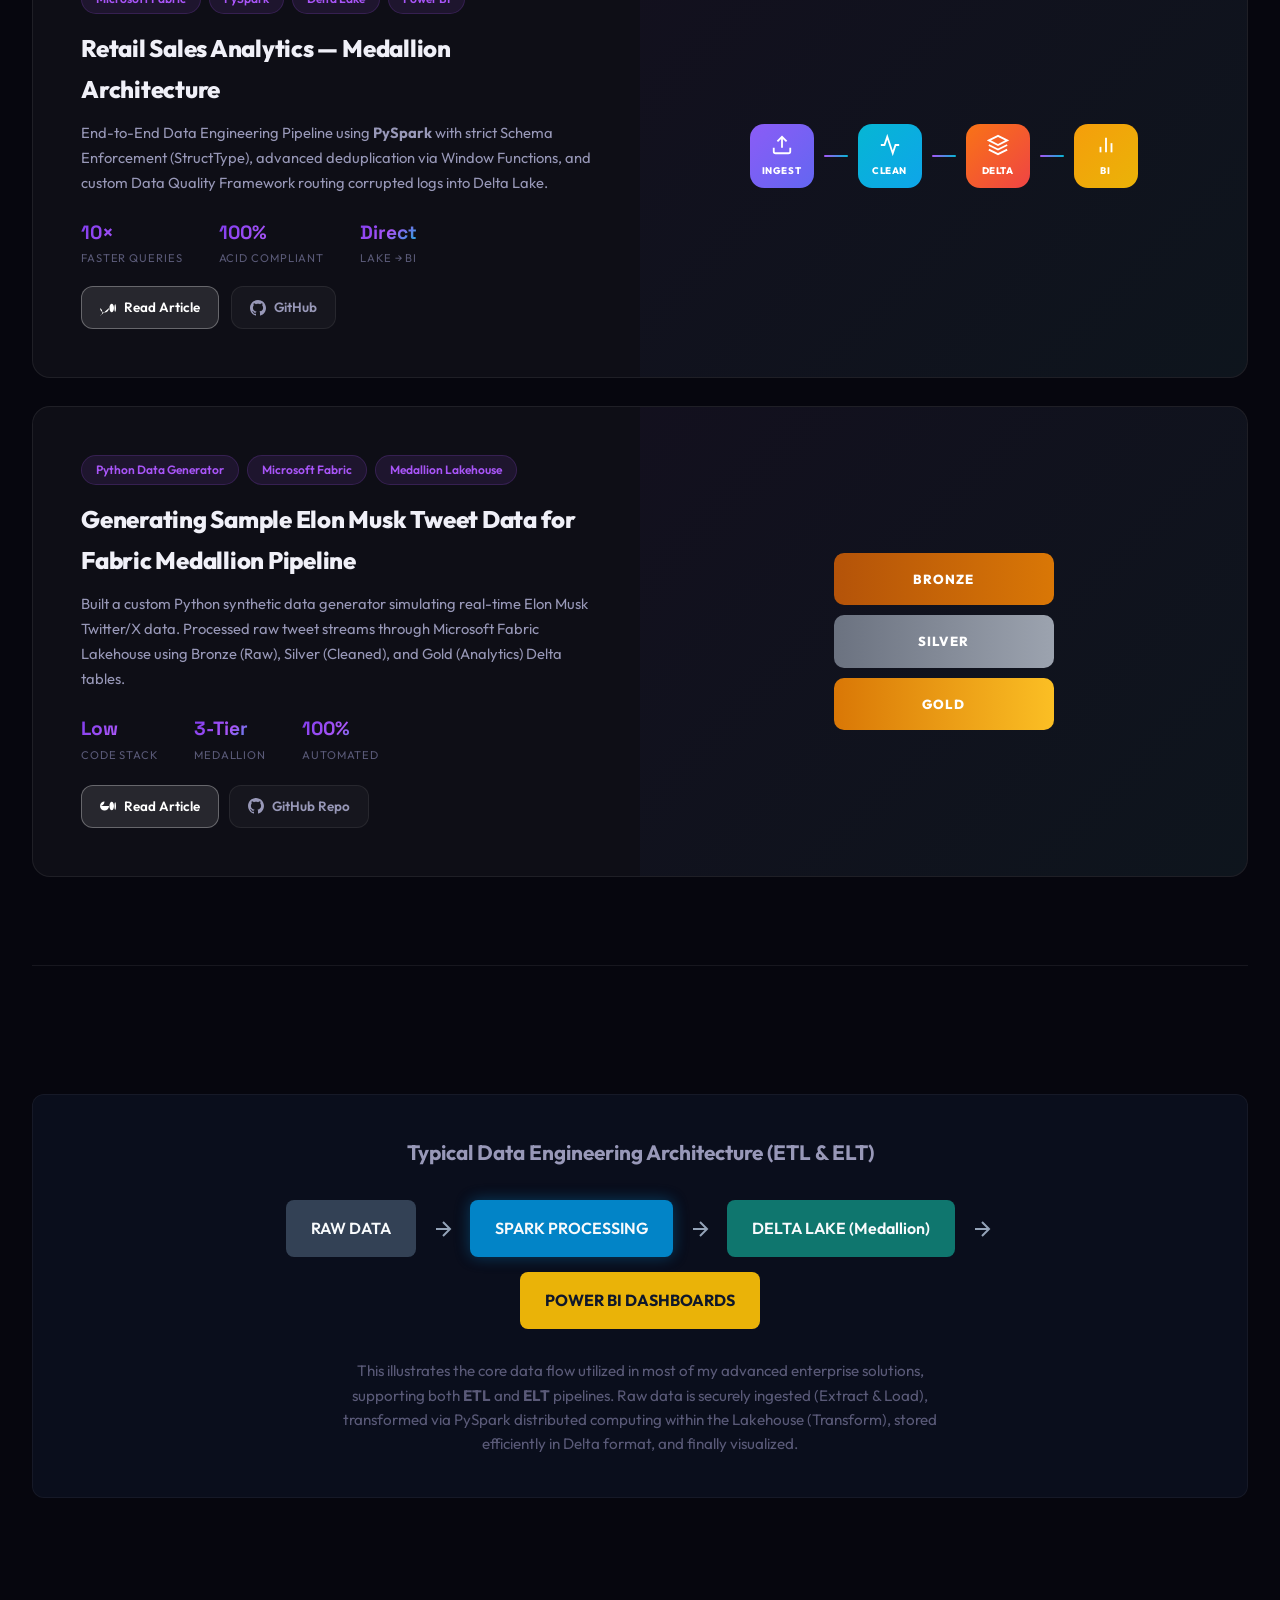
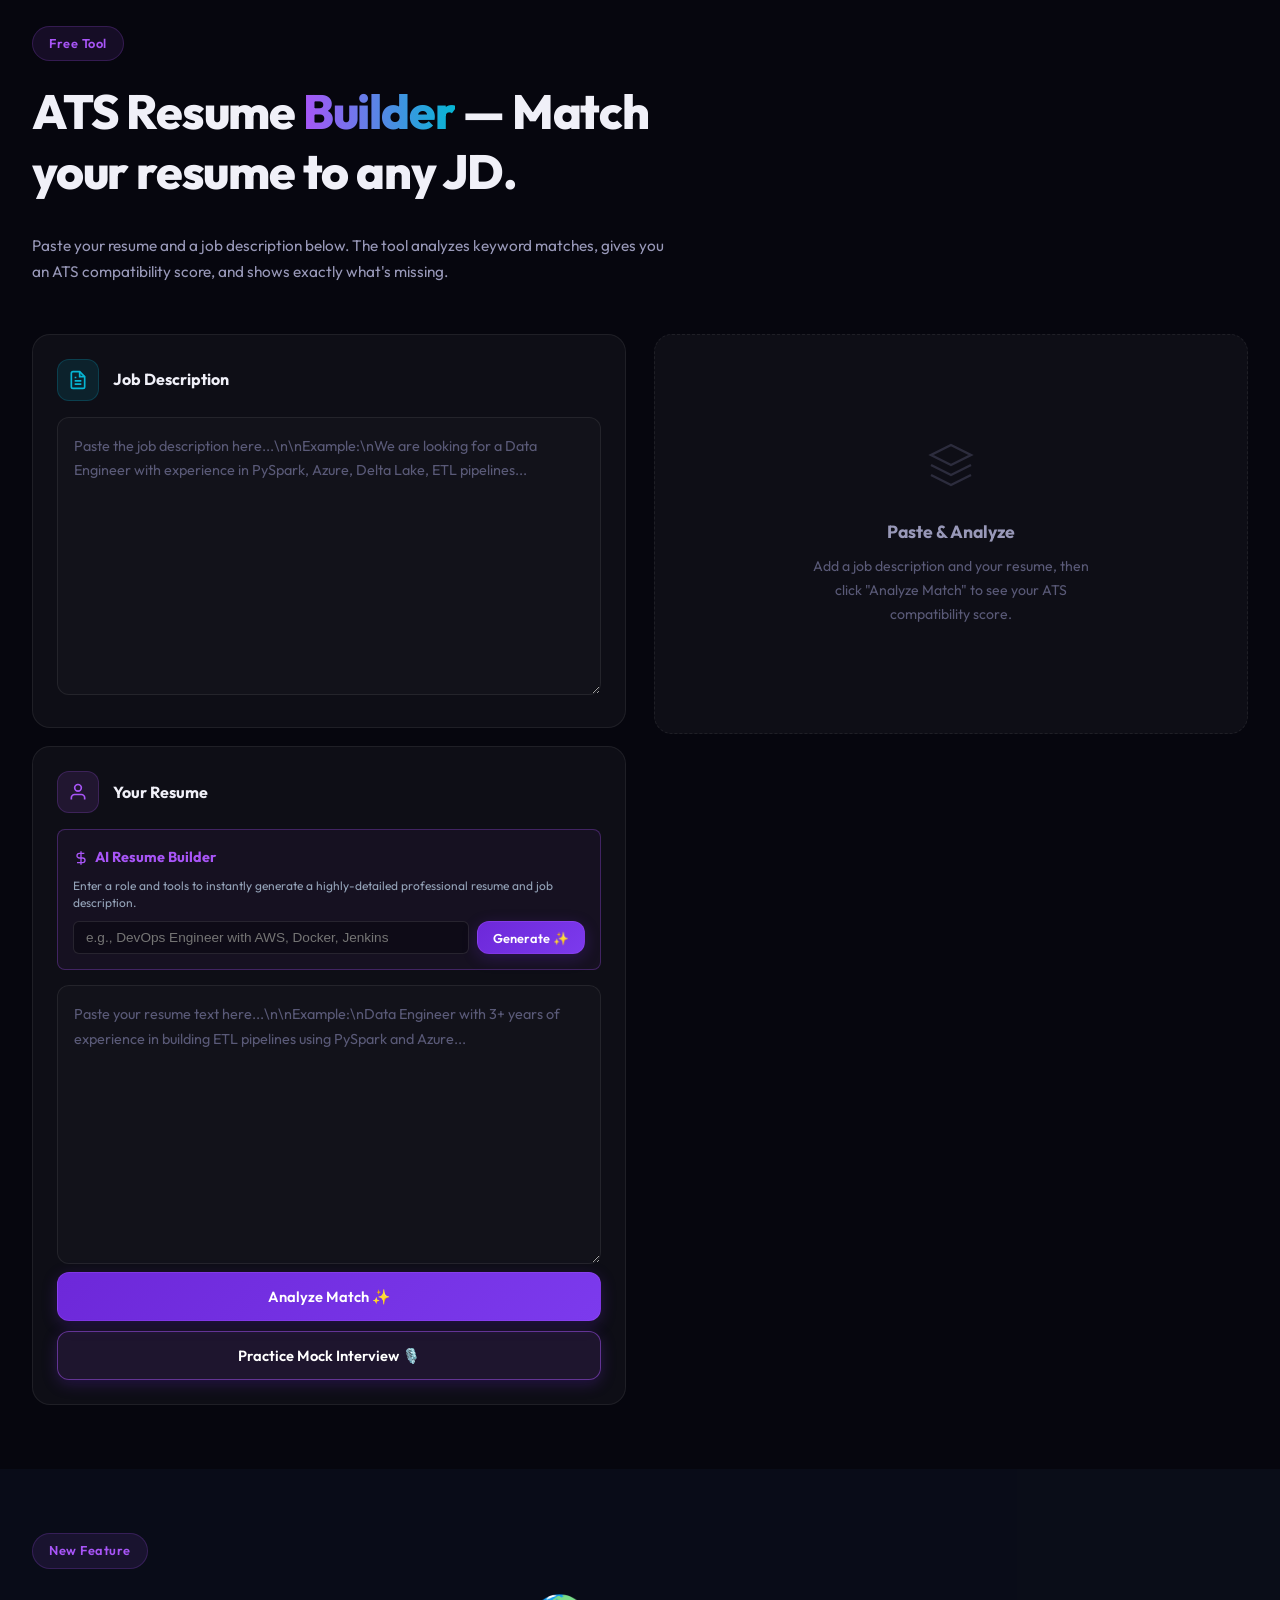
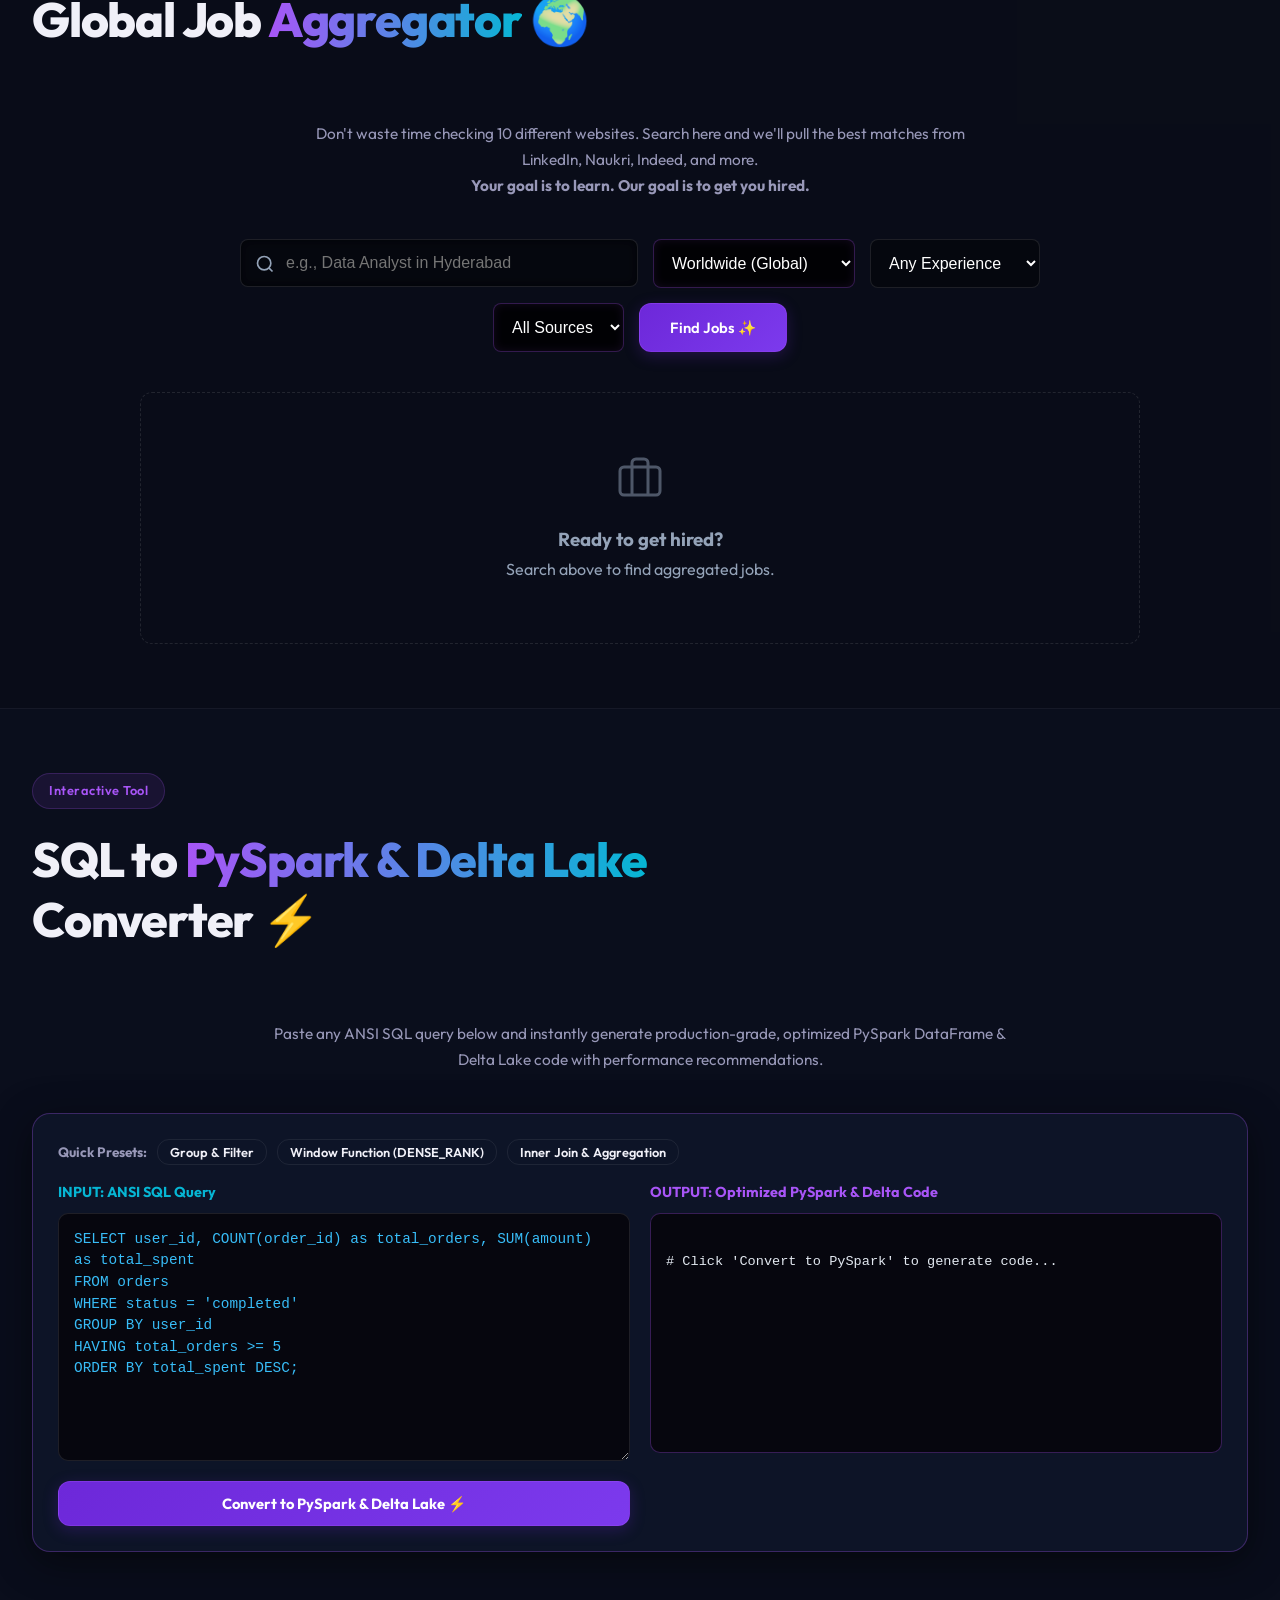
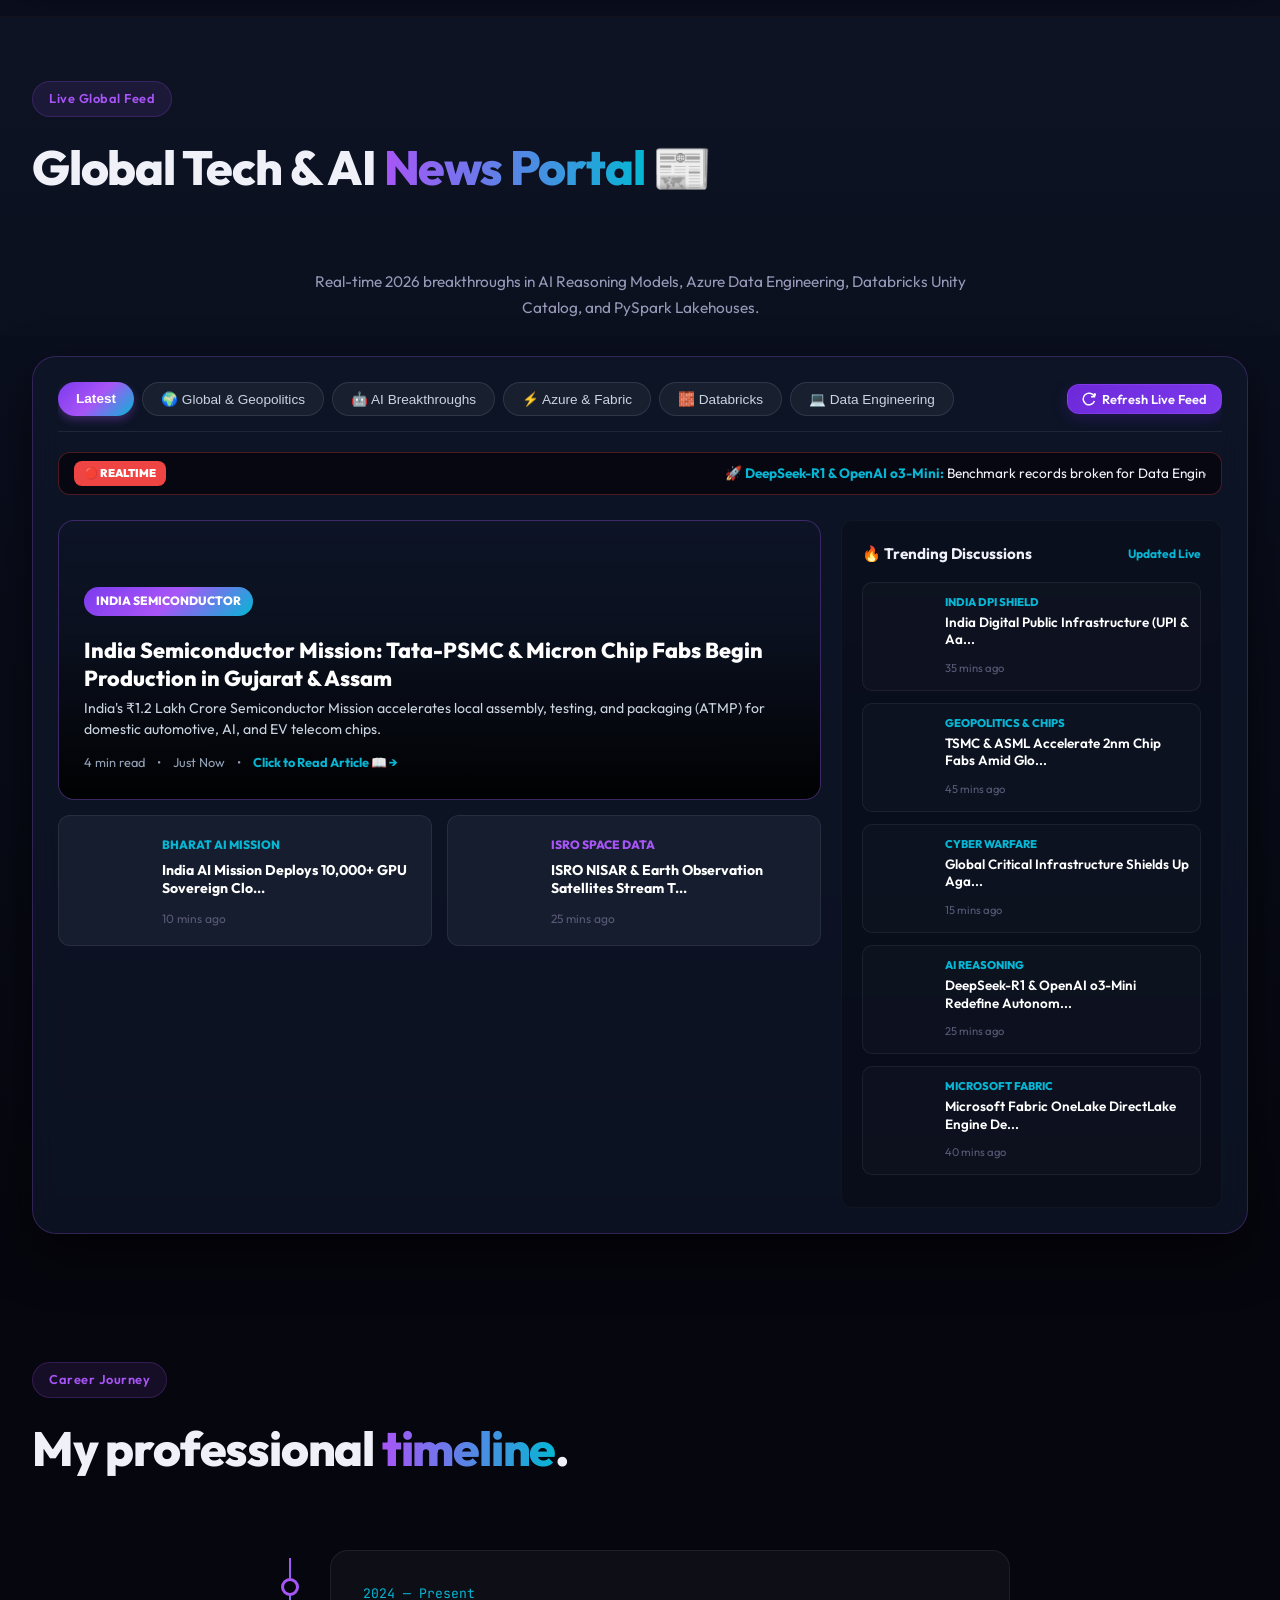
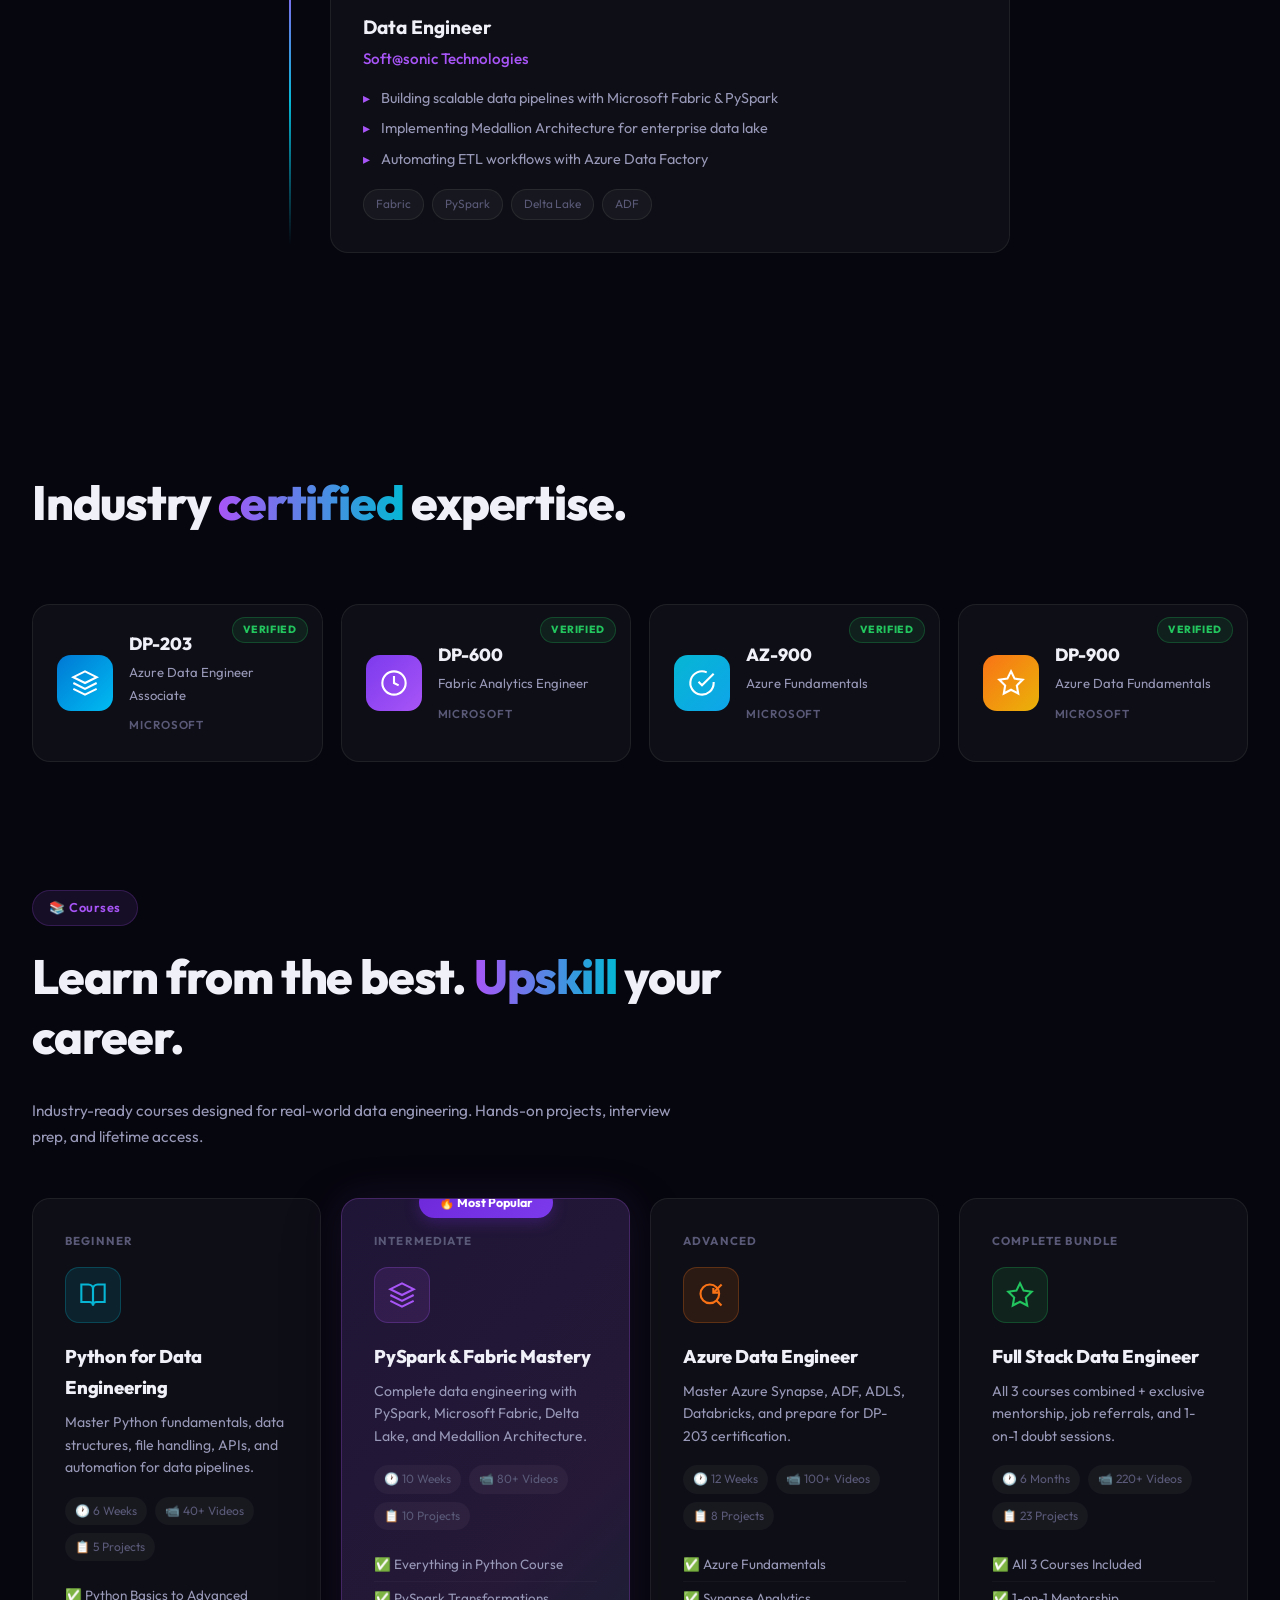
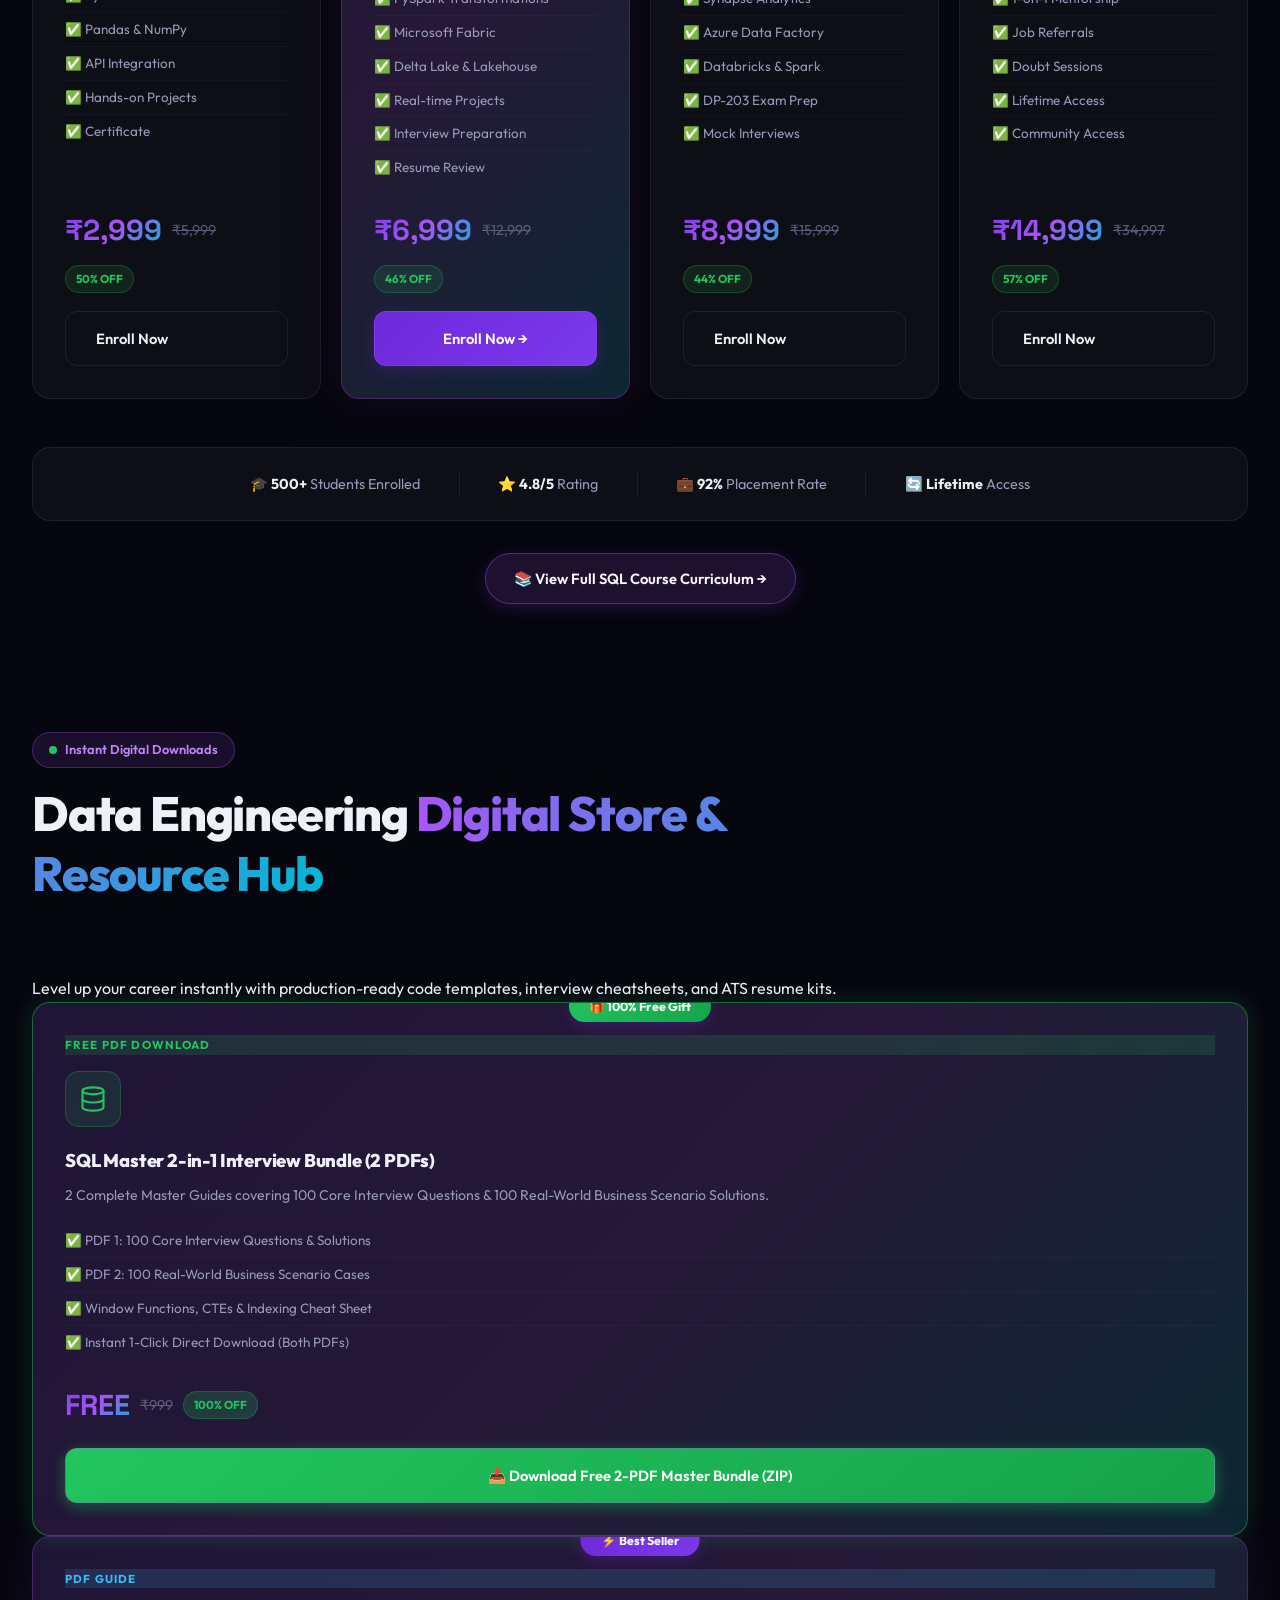
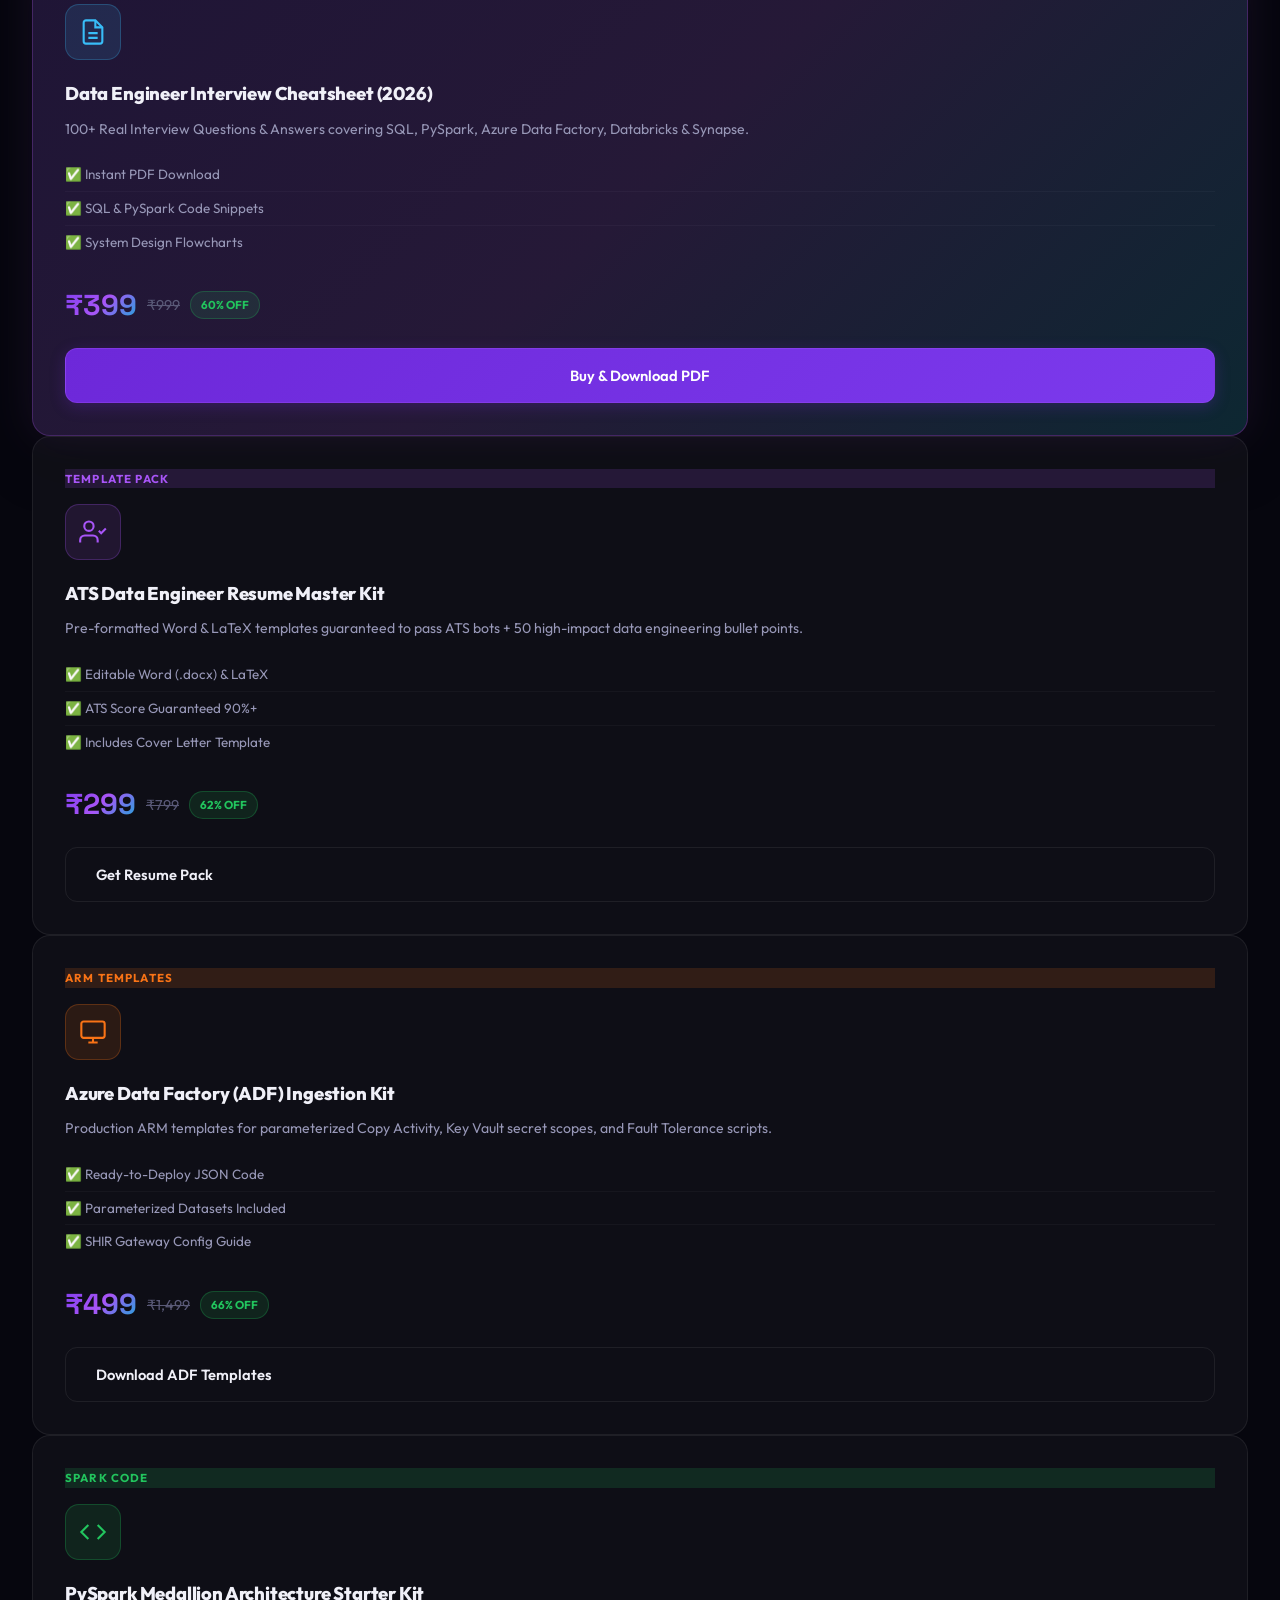
==== commit fce03f11: "Update all hero and brand text to Sai Gopal M and MSG" ====
--- a/index.html
+++ b/index.html
@@ -415,7 +415,7 @@
                     Open to Opportunities
                 </div>
                 <h1 class="hero-title anim-up" style="--d:0.25s">
-                    <span class="hero-sub">Hi, I'm Mayur —</span>
+                    <span class="hero-sub">Hi, I'm Sai Gopal M —</span>
                     I build <span class="shimmer-text">data&nbsp;systems</span> that scale.
                 </h1>
                 <p class="hero-desc anim-up" style="--d:0.4s">
@@ -579,7 +579,7 @@
                     <div class="orbit-chip oc-12" data-tip="Git"><span style="background:#F05032"></span>Git</div>
                 </div>
                 <div class="orbit-center">
-                    <div class="oc-label">Mayur</div>
+                    <div class="oc-label">MSG</div>
                 </div>
             </div>
             <!-- Skill bars for mobile / fallback -->
@@ -1713,7 +1713,7 @@
                 </div>
                 <div class="testi-card card-glow" id="testi-2">
                     <div class="testi-stars">★★★★★</div>
-                    <p class="testi-quote">"Best Fabric course available. Mayur explains complex concepts so simply. The hands-on projects gave me confidence to crack my Infosys interview."</p>
+                    <p class="testi-quote">"Best Fabric course available. Sai Gopal explains complex concepts so simply. The hands-on projects gave me confidence to crack my Infosys interview."</p>
                     <div class="testi-author">
                         <div class="testi-avatar" style="background:linear-gradient(135deg,#06b6d4,#0ea5e9)">PS</div>
                         <div>
@@ -1821,7 +1821,7 @@
                 <div class="brand-icon small">
                     <svg width="16" height="16" viewBox="0 0 24 24" fill="none" stroke="currentColor" stroke-width="2.5"><path d="M12 2L2 7l10 5 10-5-10-5z"/><path d="M2 17l10 5 10-5"/><path d="M2 12l10 5 10-5"/></svg>
                 </div>
-                <span>Mayur <span class="brand-accent">Soft@sonic</span></span>
+                <span>MSG <span class="brand-accent">Soft@sonic</span></span>
             </div>
             
             <div class="footer-links" style="display:flex; gap:24px; flex-wrap:wrap; justify-content:center;">
@@ -2328,7 +2328,7 @@
                 <!-- Live Logs (Notion & WhatsApp) -->
                 <div id="jidduLiveLogs" style="margin-top:15px; font-size:0.75rem; text-align:left; color:#94a3b8; font-family:monospace; background:#06060e; padding:12px; border-radius:8px; display:none; border:1px solid rgba(34,197,94,0.3);">
                     <div style="color:#22c55e;">[Notion DB]: Logged ✓ (BP: Normal, Sugar: 130 mg/dL)</div>
-                    <div style="color:#38bdf8; margin-top:4px;">[WhatsApp Alert]: Sent to Colonel Mayur ✓</div>
+                    <div style="color:#38bdf8; margin-top:4px;">[WhatsApp Alert]: Sent to Sai Gopal M ✓</div>
                 </div>
             </div>
 
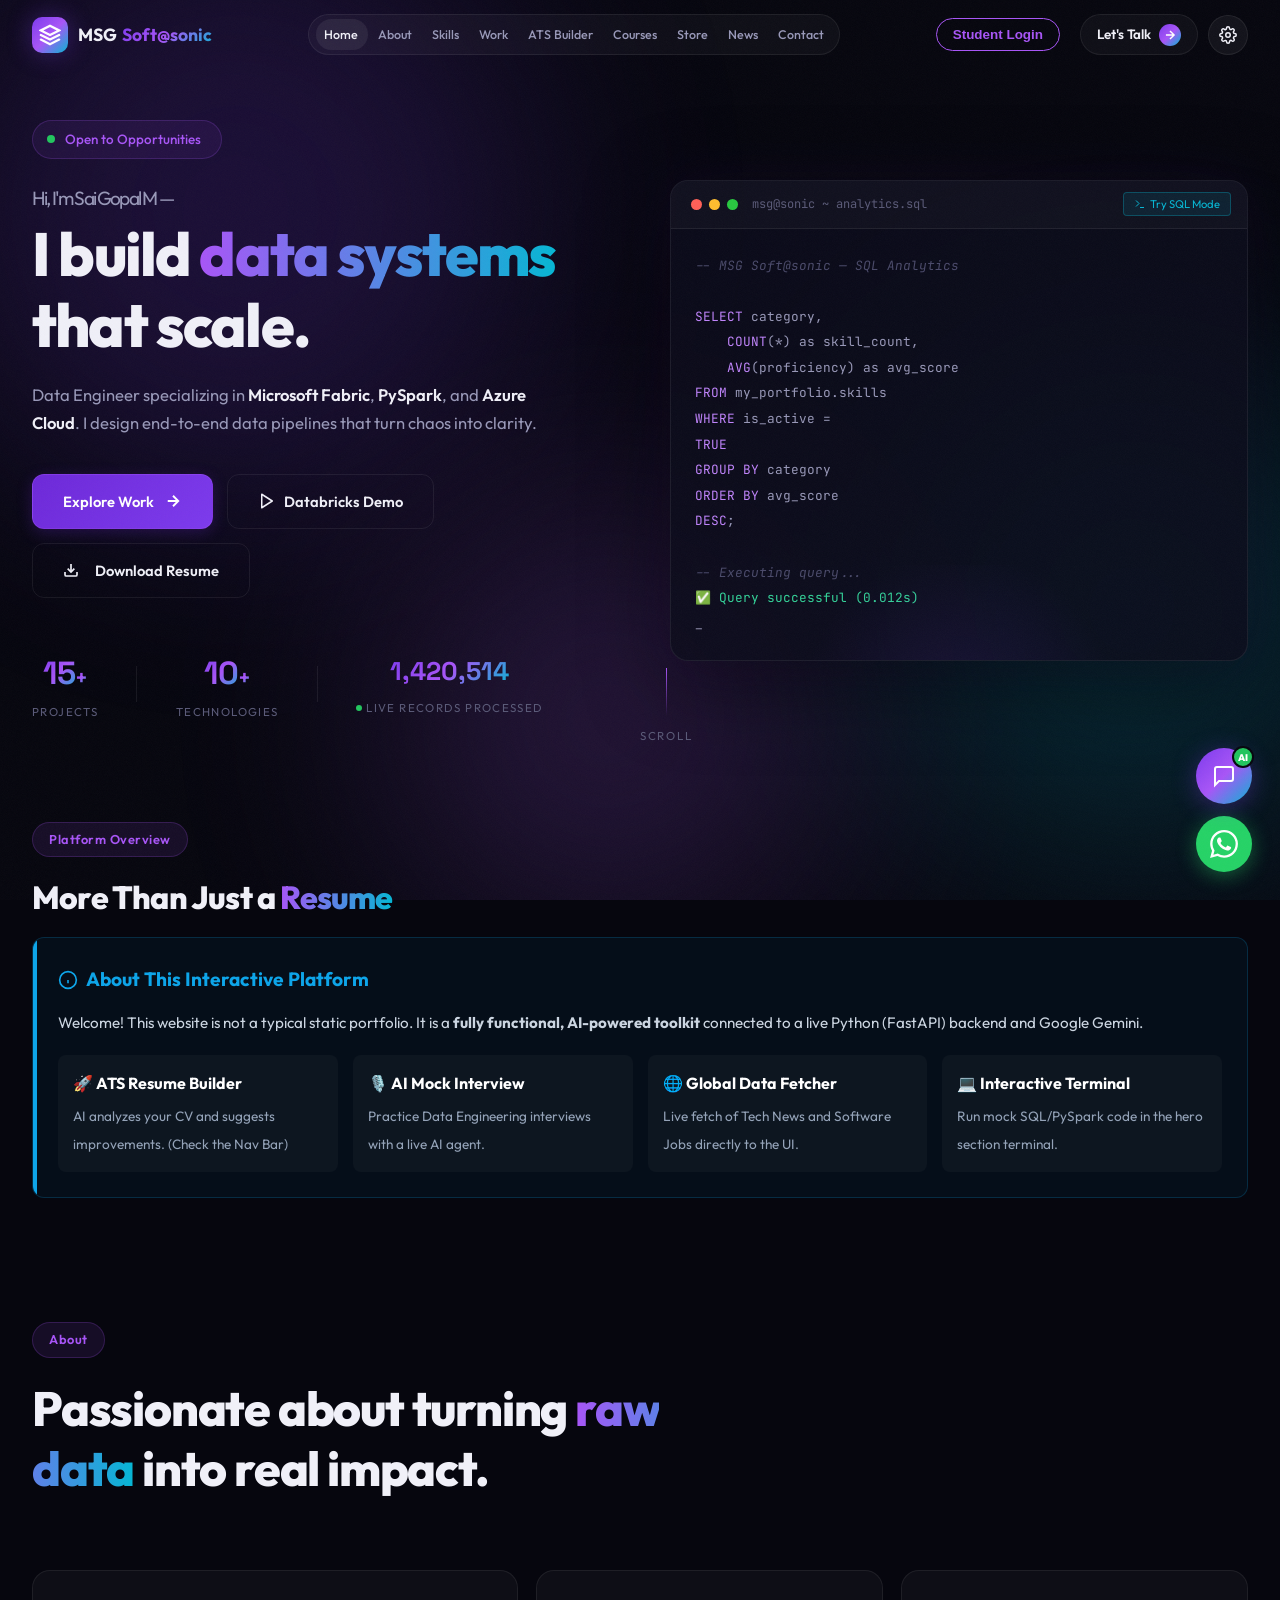
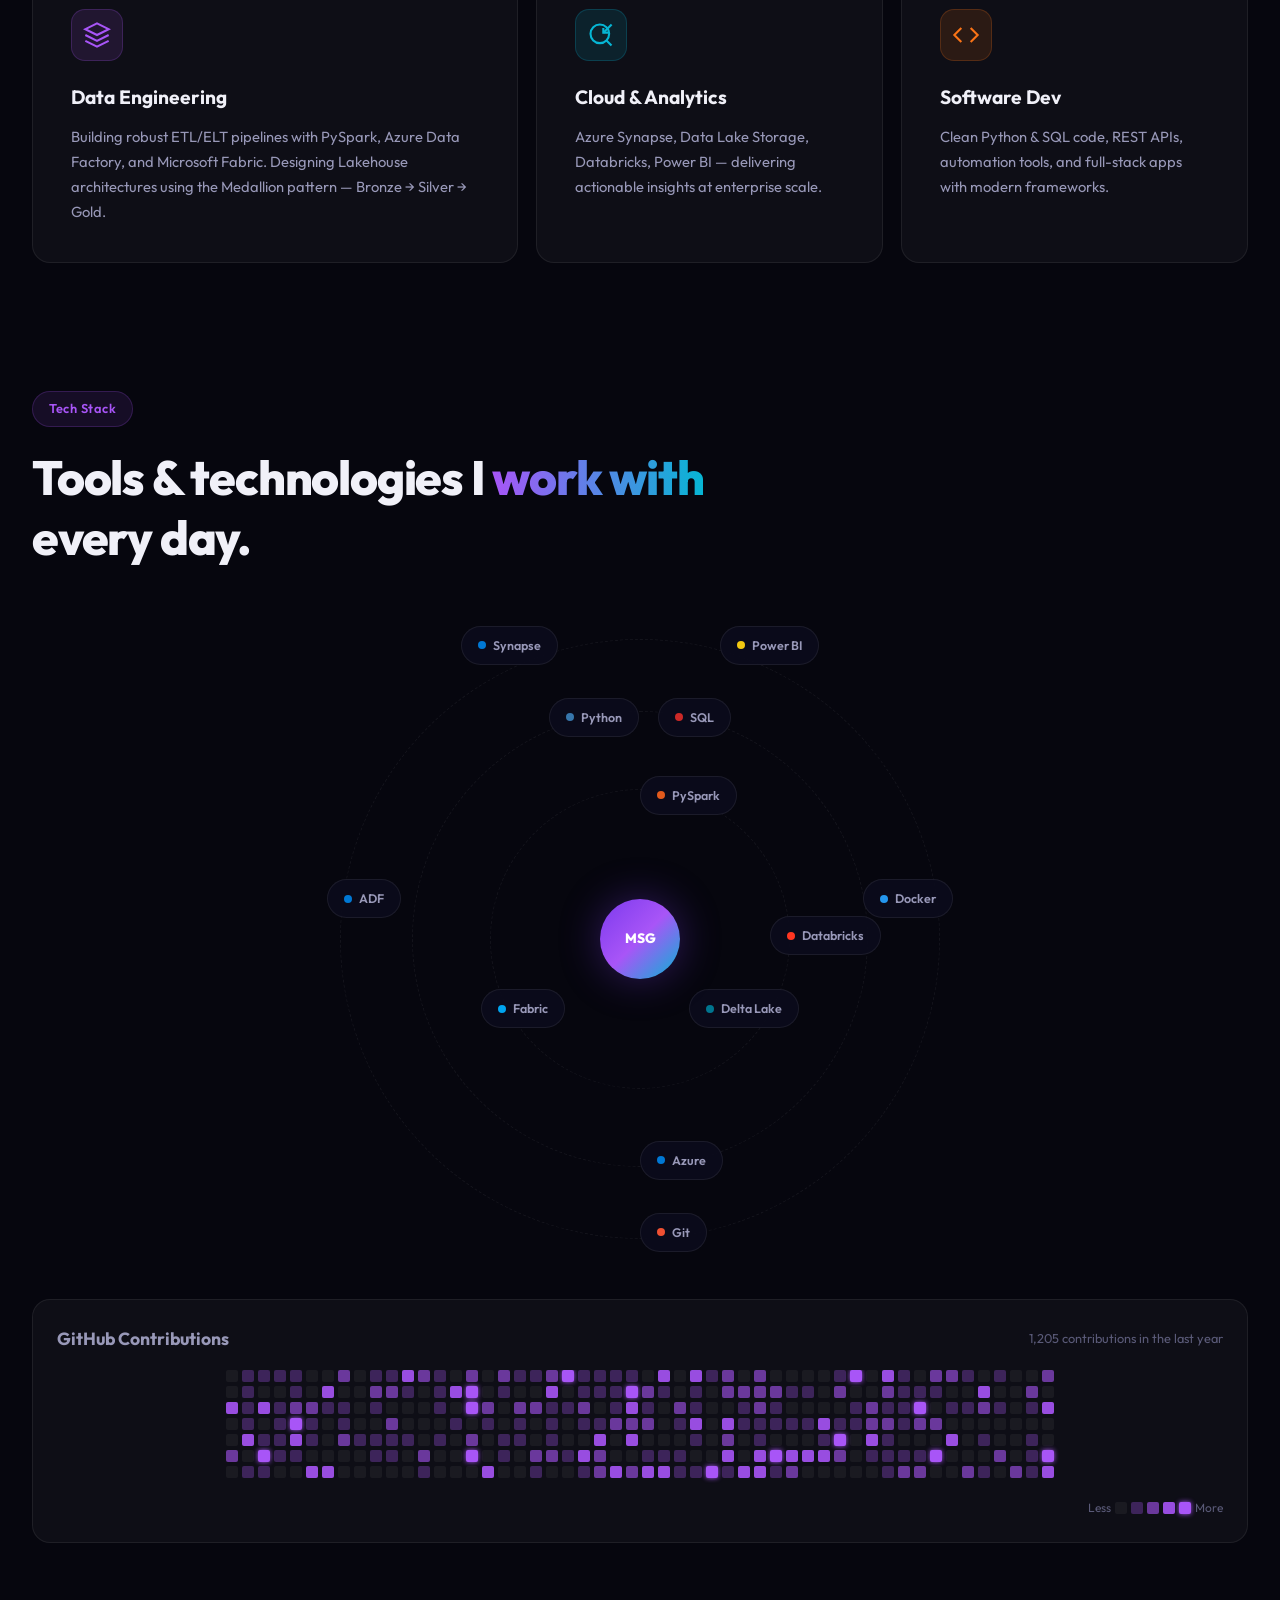
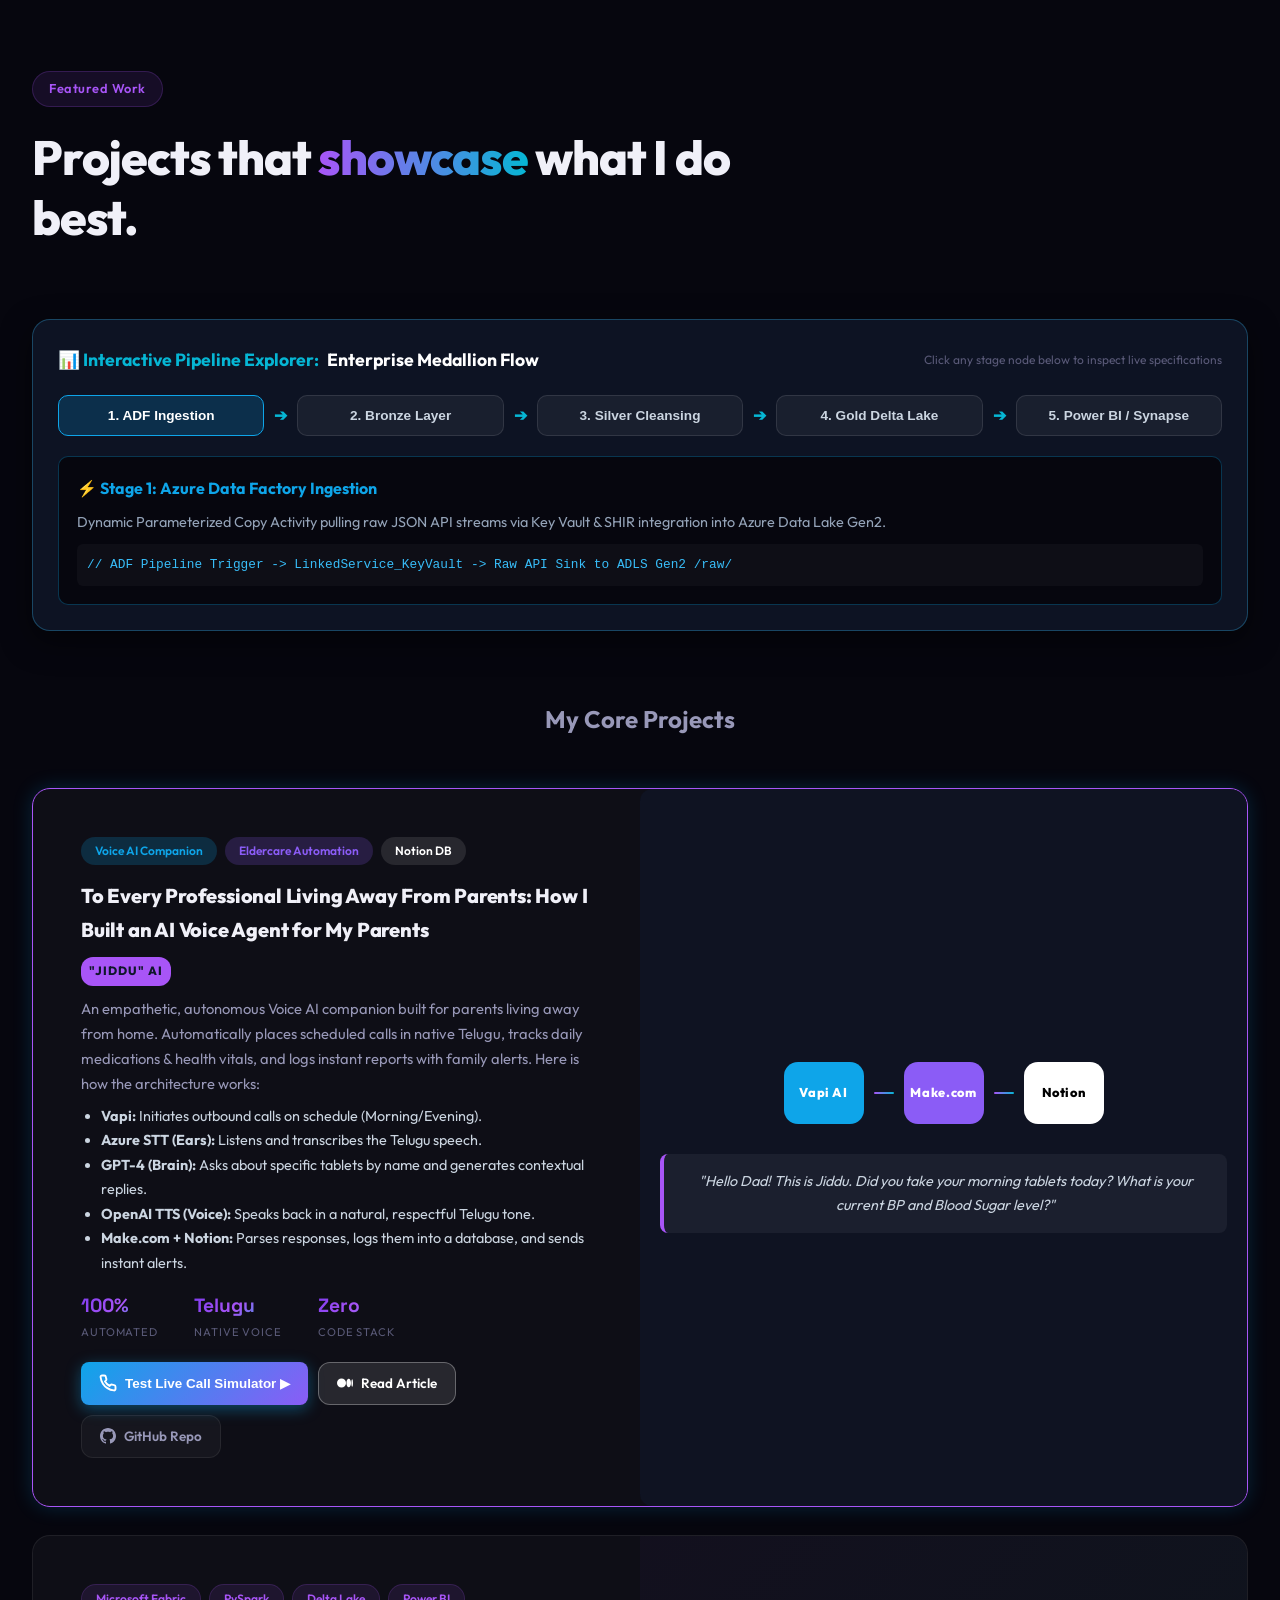
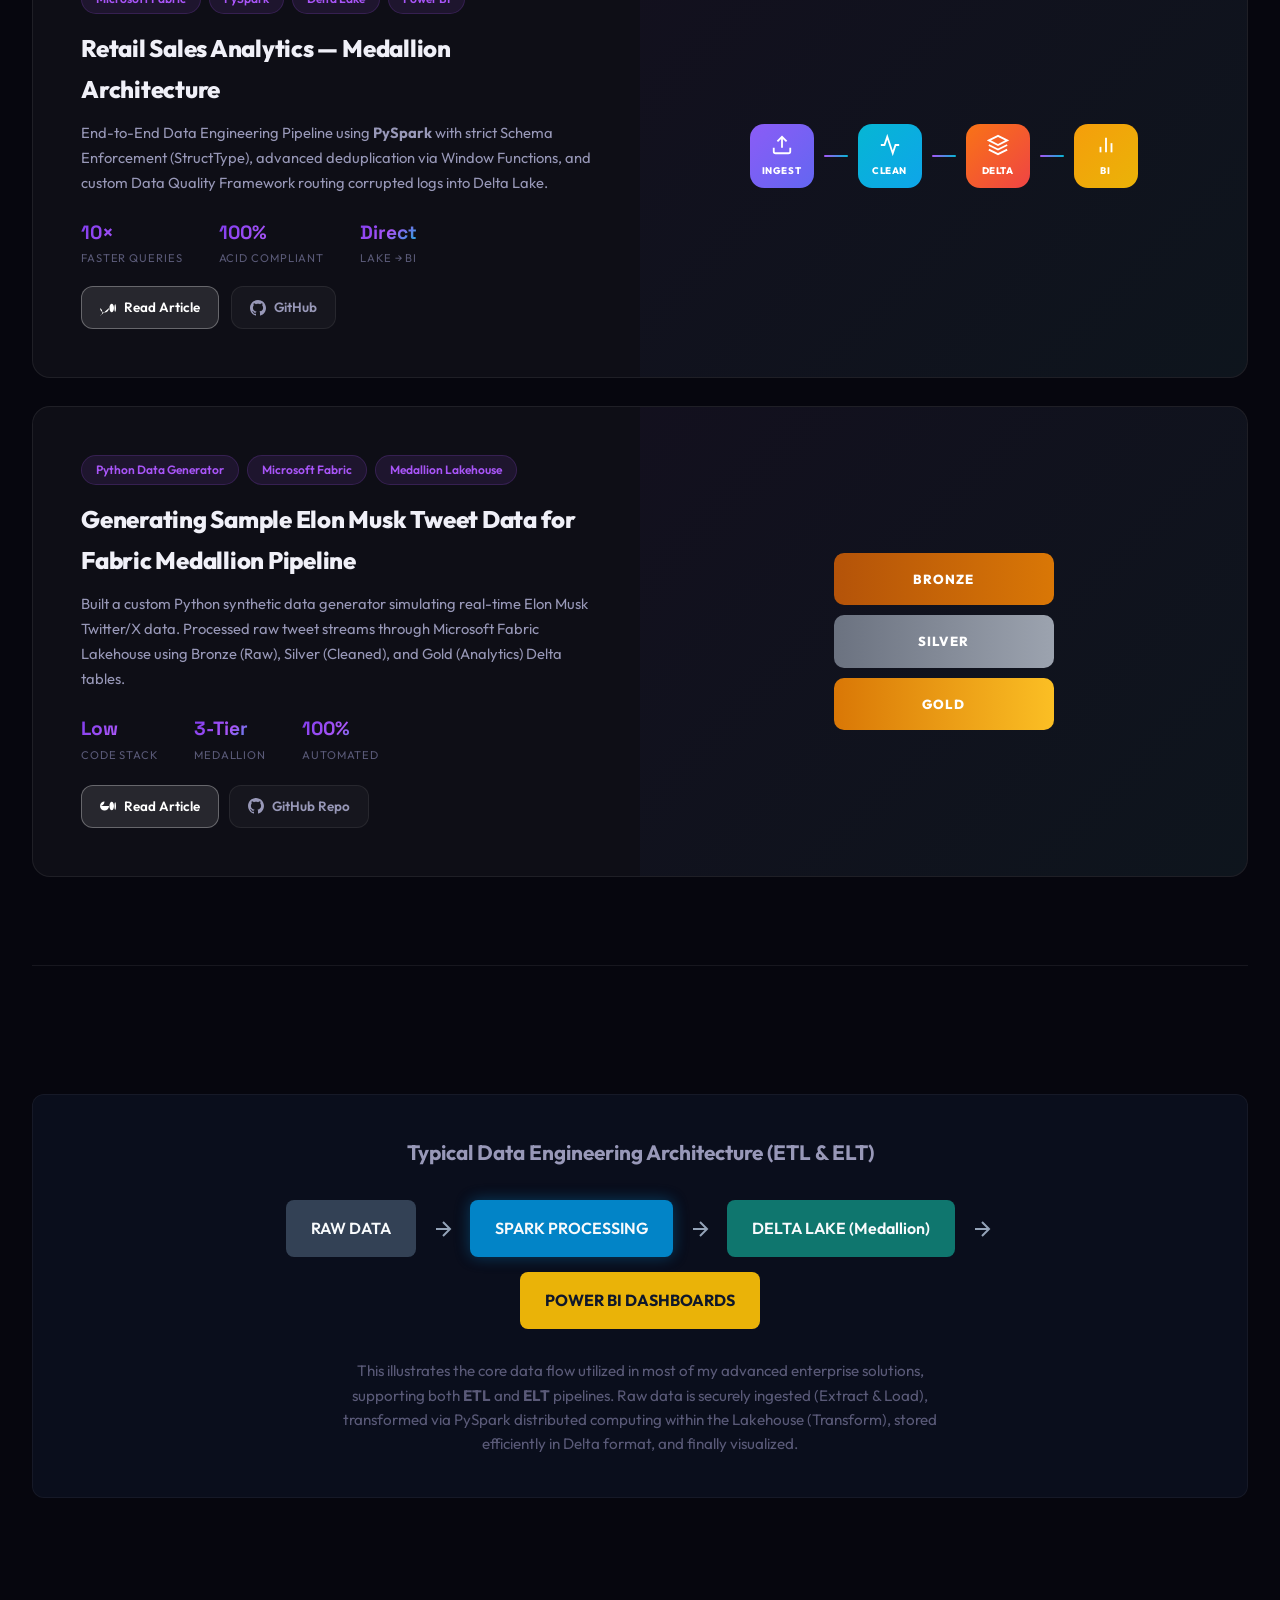
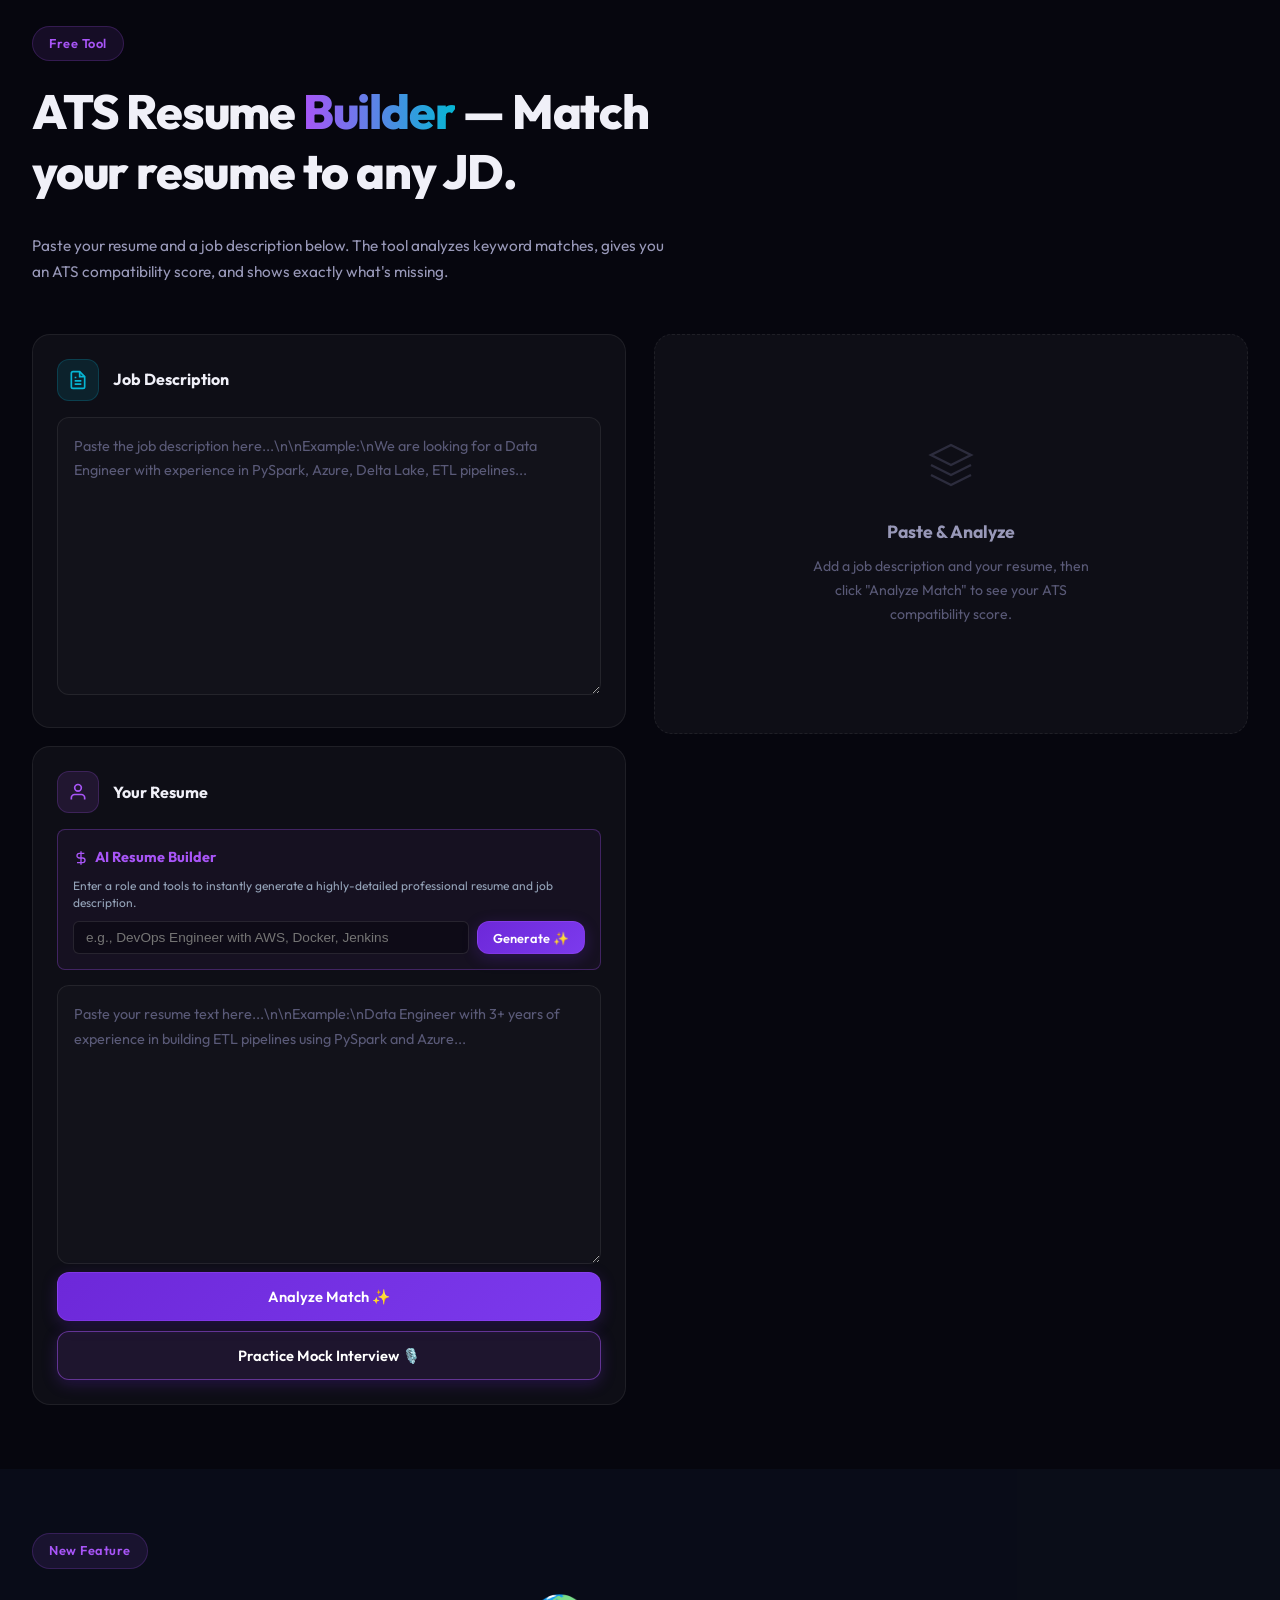
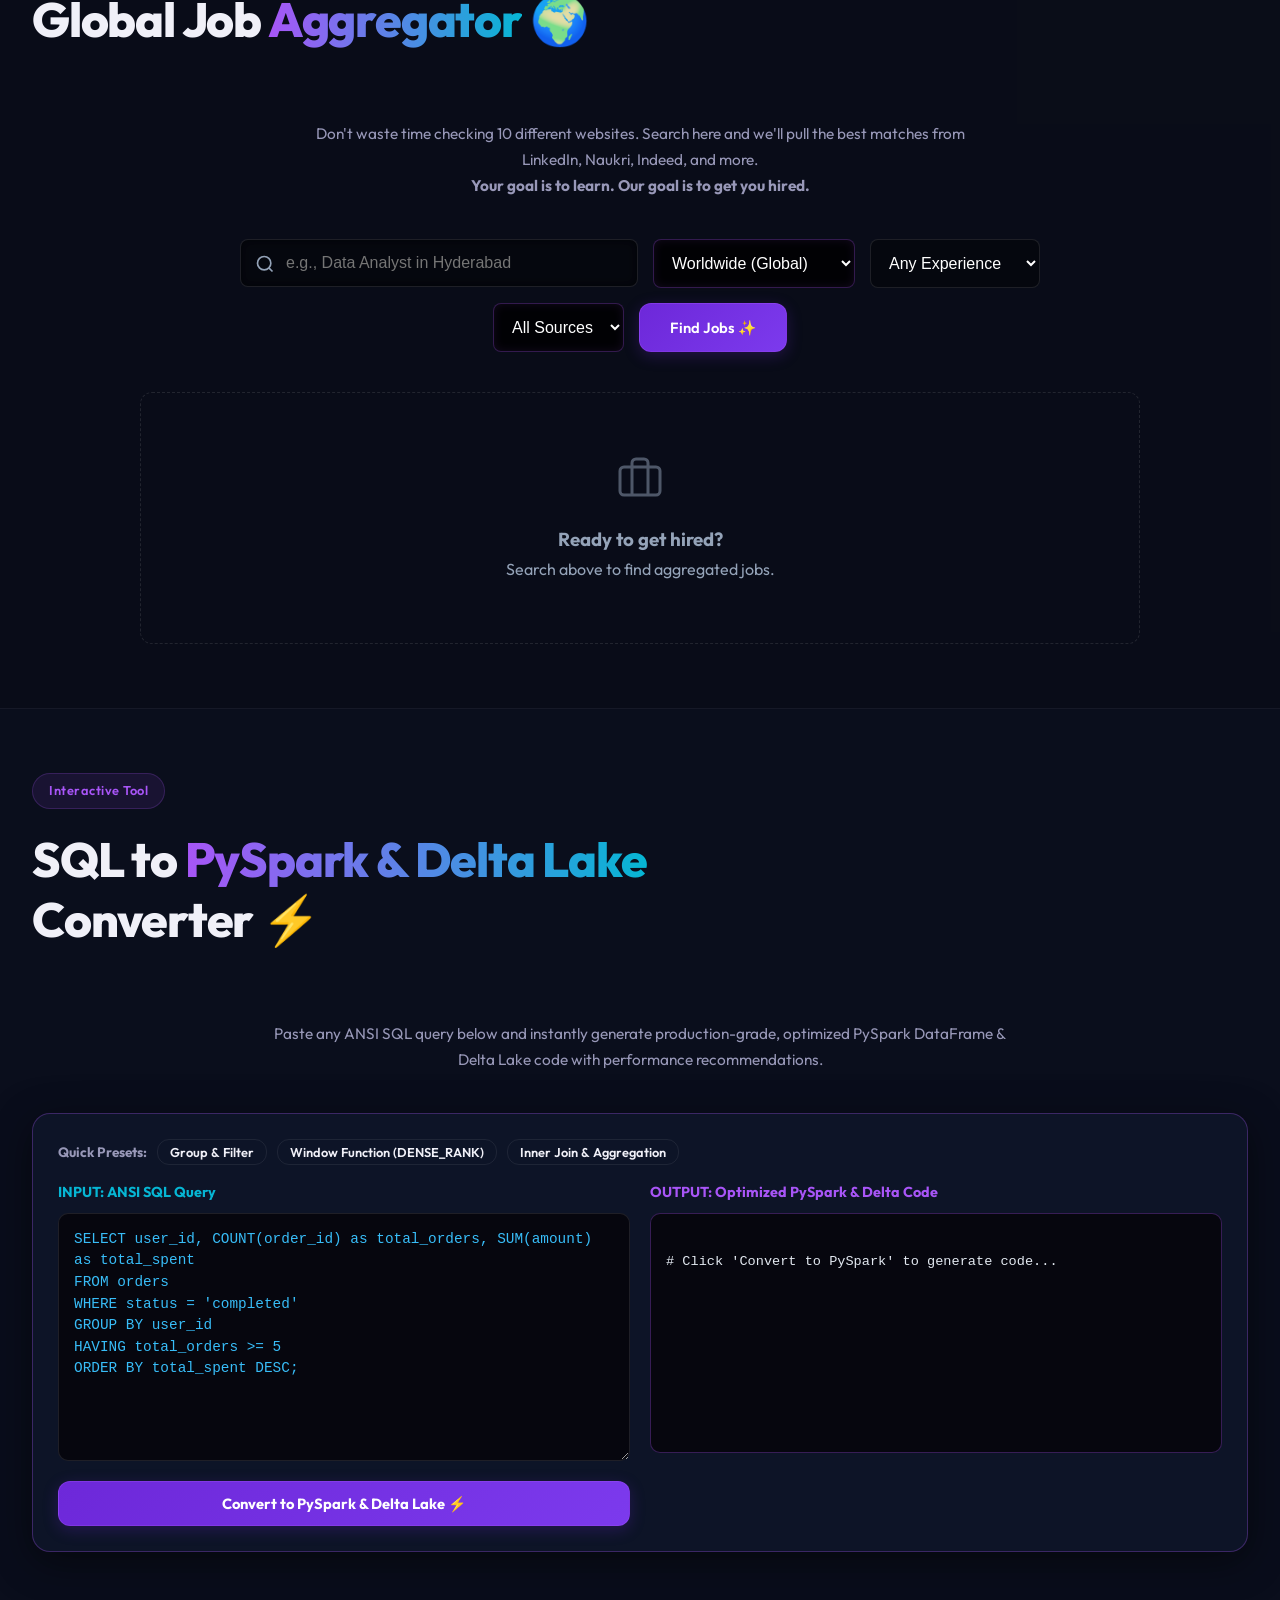
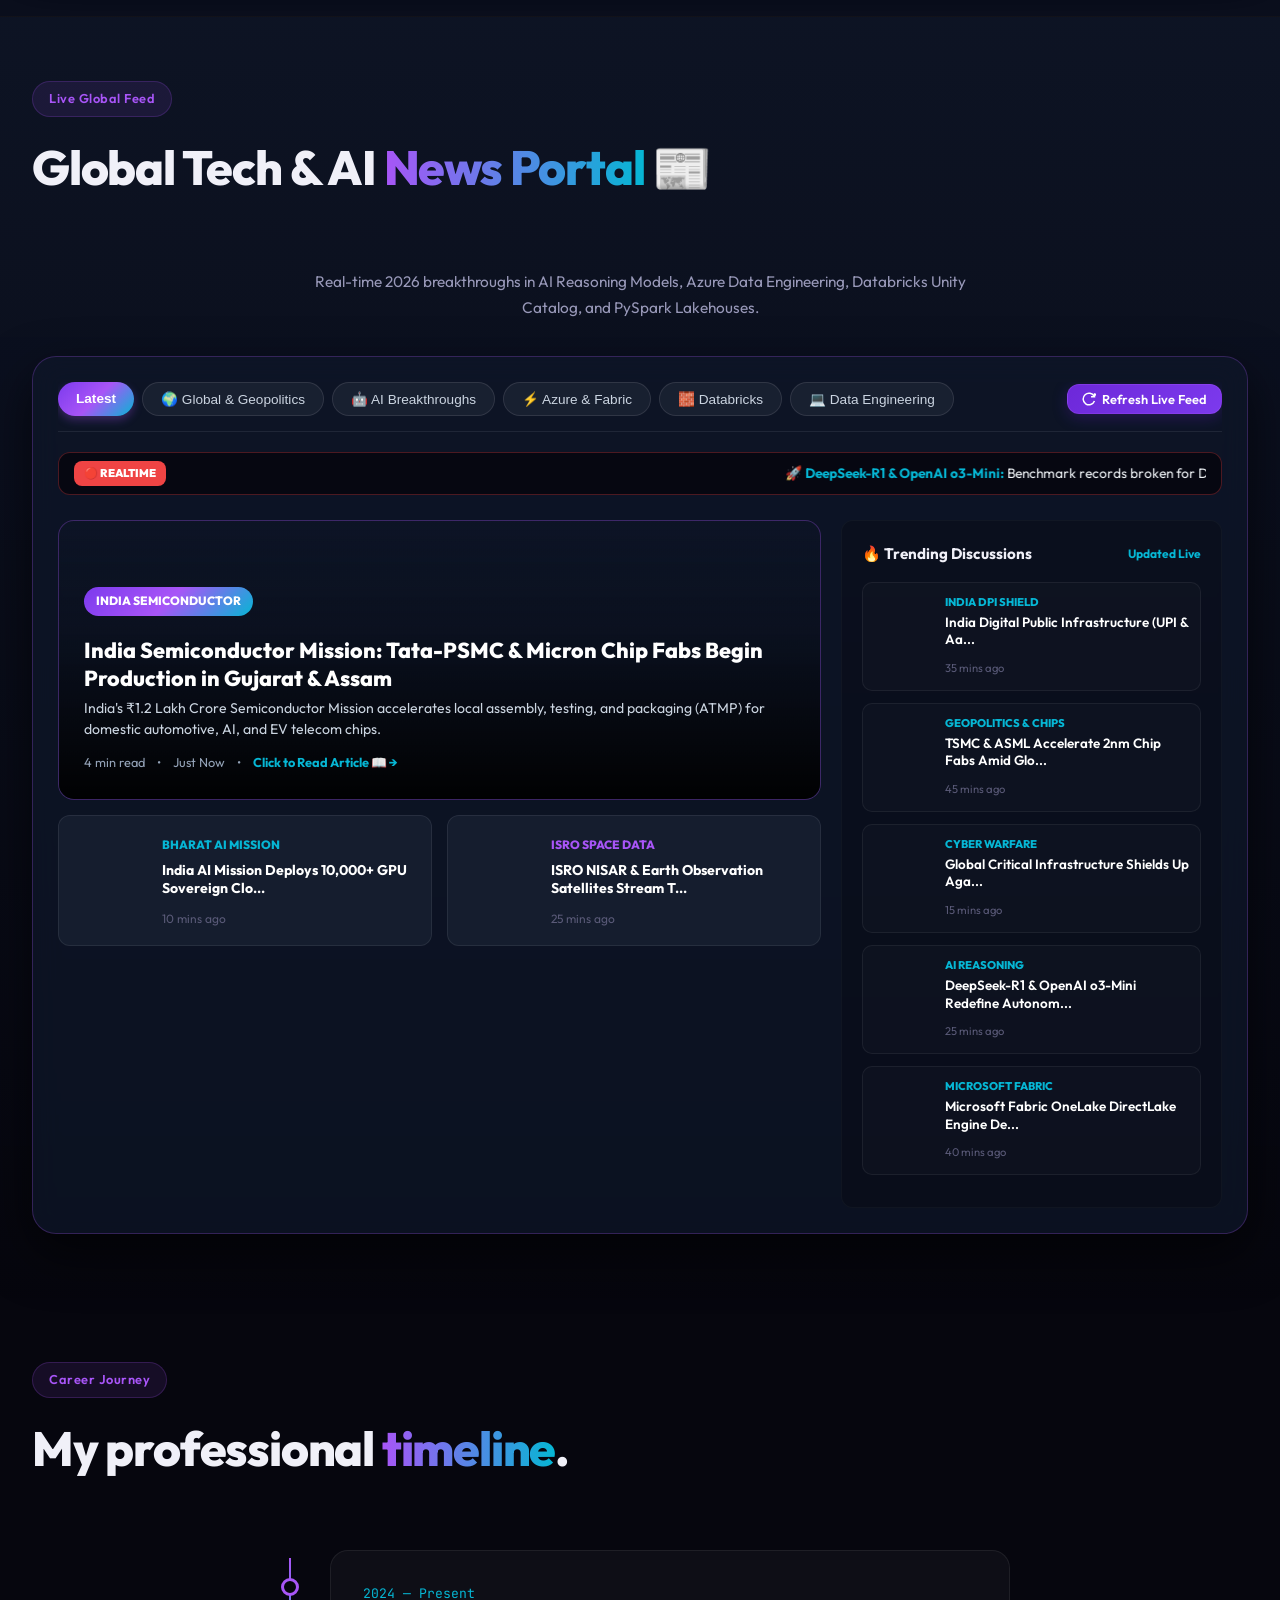
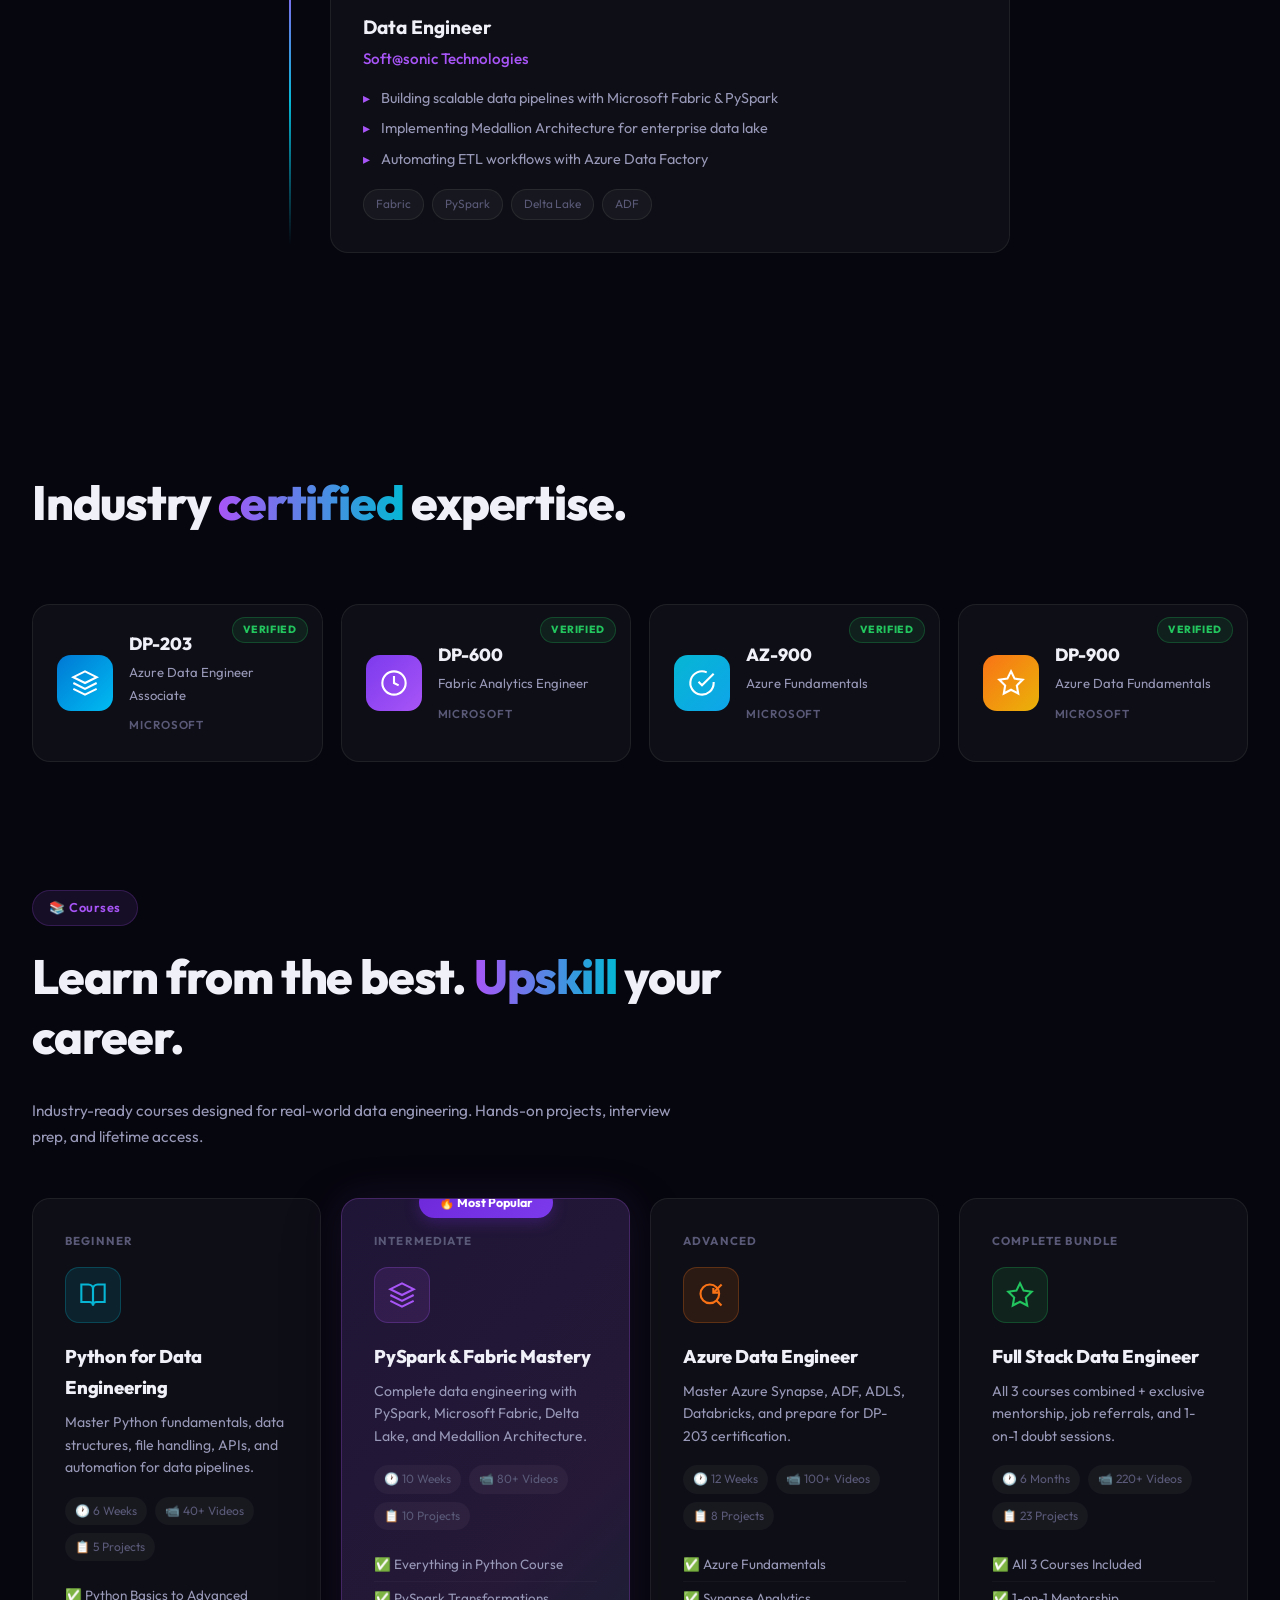
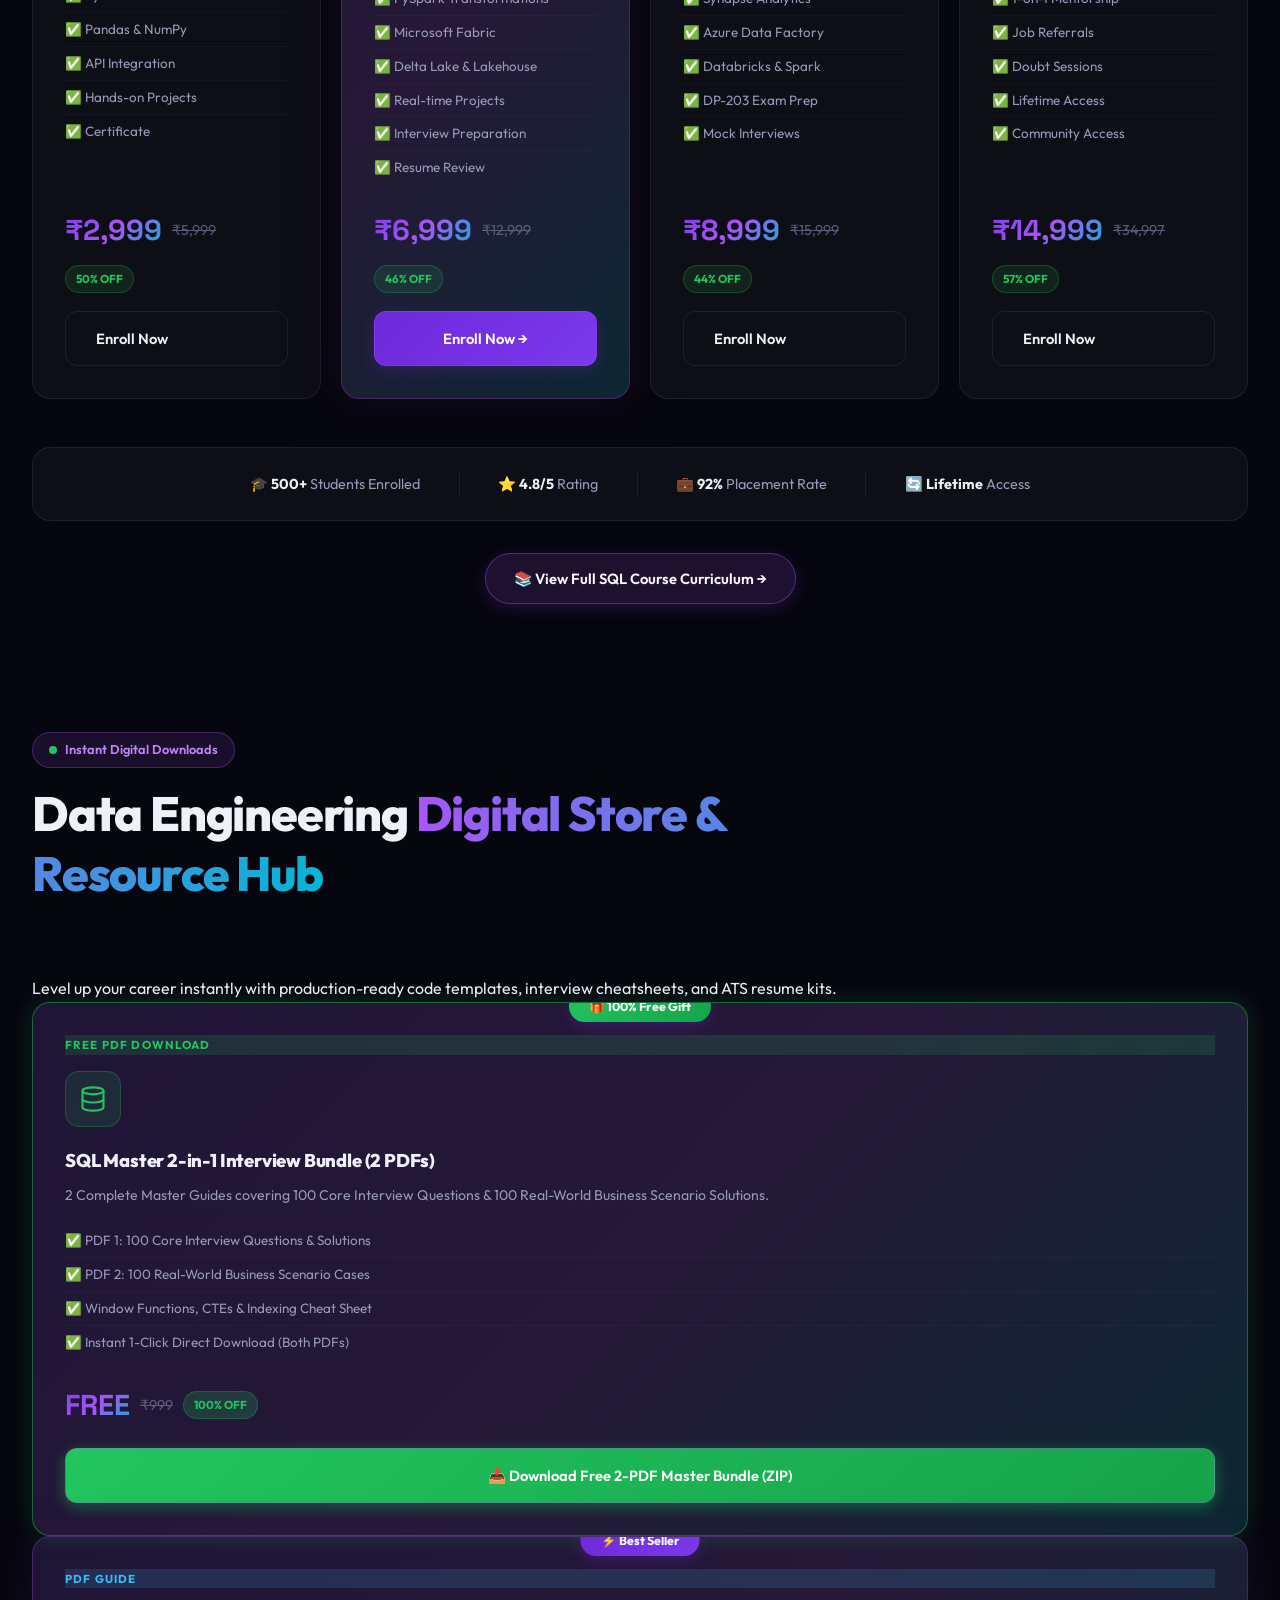
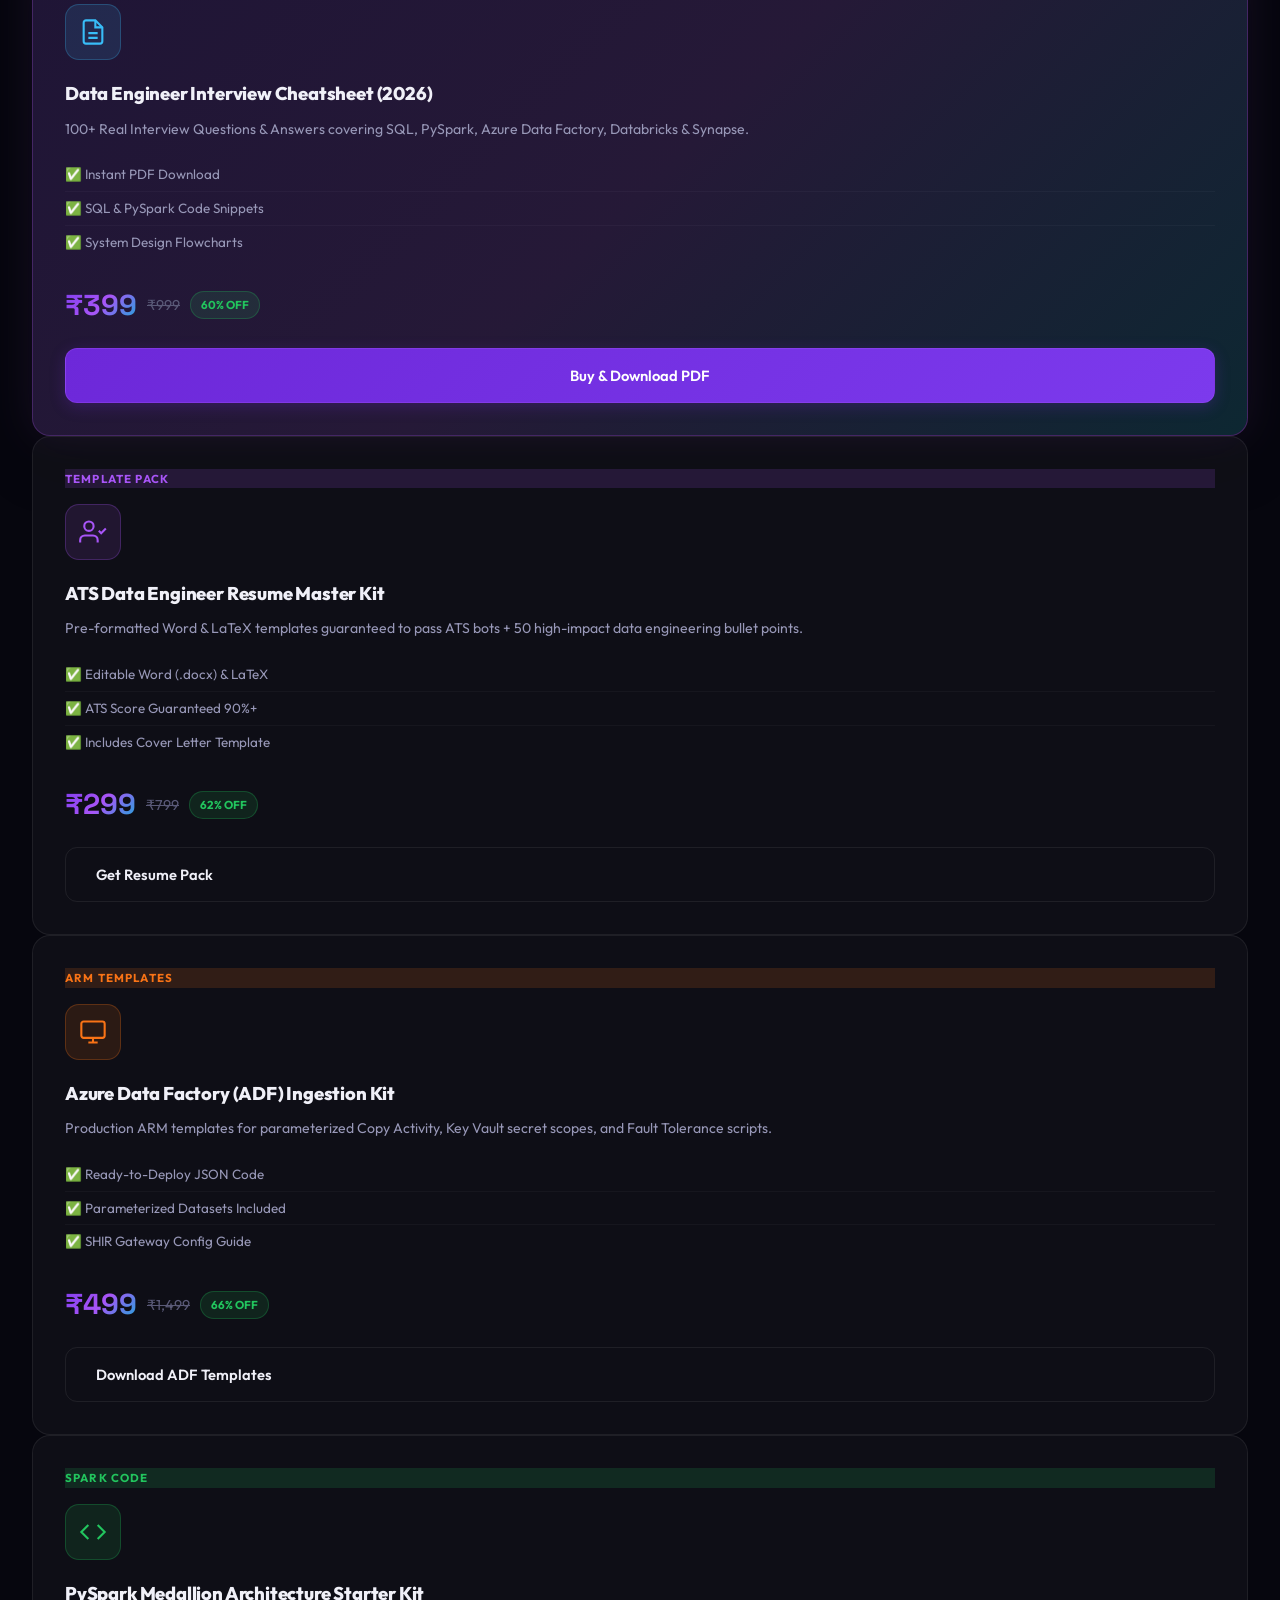
==== commit aca7e4d0: "Update cinematic ad, terminal, and 3D preview to MSG Soft@sonic" ====
--- a/index.html
+++ b/index.html
@@ -459,7 +459,7 @@
                 <div class="terminal">
                     <div class="term-bar">
                         <div class="term-dots"><i></i><i></i><i></i></div>
-                        <span class="term-title">mayur@sonic ~ pipeline.py</span>
+                        <span class="term-title">msg@sonic ~ pipeline.py</span>
                         <button id="sqlModeBtn" class="sql-mode-btn">
                             <svg width="12" height="12" viewBox="0 0 24 24" fill="none" stroke="currentColor" stroke-width="2" style="margin-right:4px;"><polyline points="4 17 10 11 4 5"/><line x1="12" y1="19" x2="20" y2="19"/></svg>
                             Try SQL Mode
@@ -1891,7 +1891,7 @@
             <div style="padding: 15px 20px; display: flex; justify-content: space-between; align-items: center; background: rgba(15,23,42,0.9); border-bottom: 1px solid rgba(255,255,255,0.05); position: absolute; width: 100%; top: 0; z-index: 10; box-sizing: border-box;">
                 <h3 style="margin: 0; font-size: 1.1rem; display: flex; align-items: center; gap: 8px;">
                     <svg width="20" height="20" viewBox="0 0 24 24" fill="none" stroke="#38bdf8" stroke-width="2"><polygon points="5 3 19 12 5 21 5 3"></polygon></svg>
-                    Mayur Softsonic Cinematic Ad
+                    MSG Soft@sonic Cinematic Ad
                 </h3>
                 <button class="icon-btn" onclick="closeVideoModal()" style="color: #94a3b8; background: transparent; border: none; font-size: 1.5rem; cursor: pointer; padding: 0;">&times;</button>
             </div>
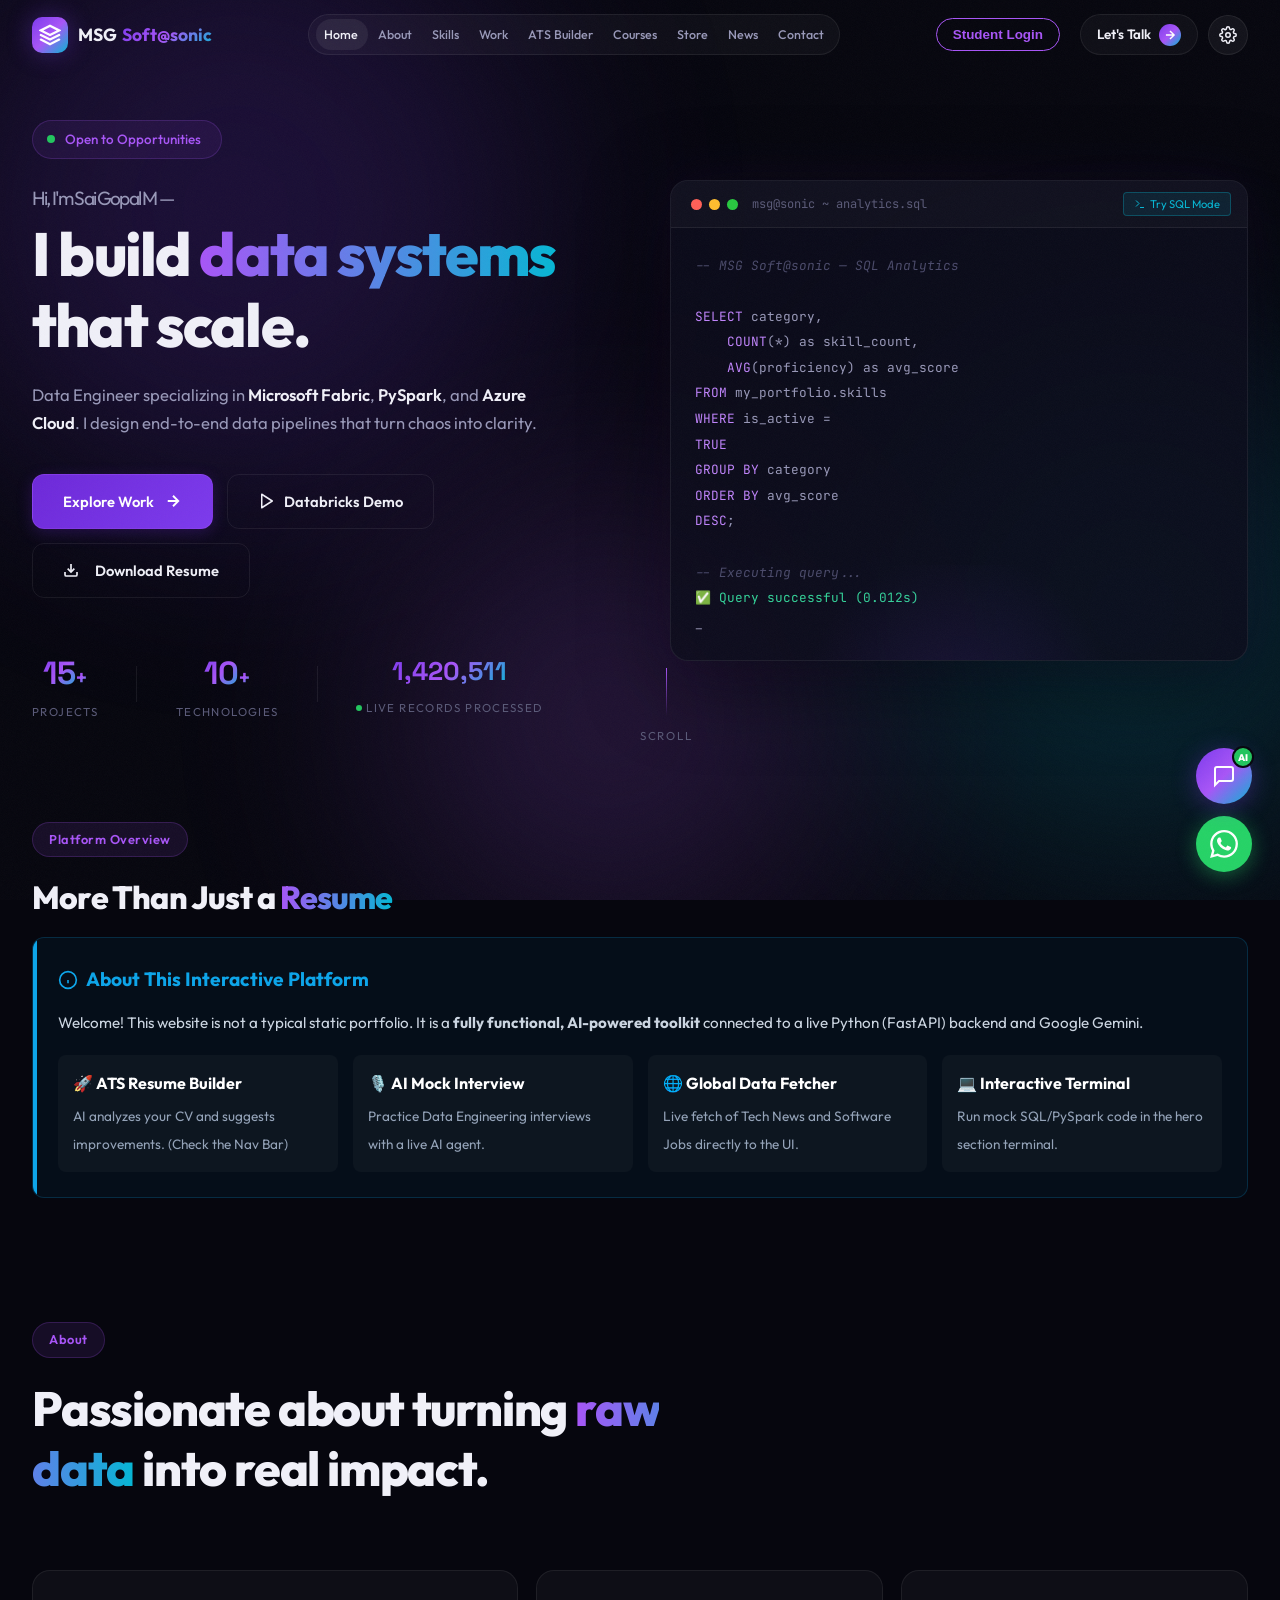
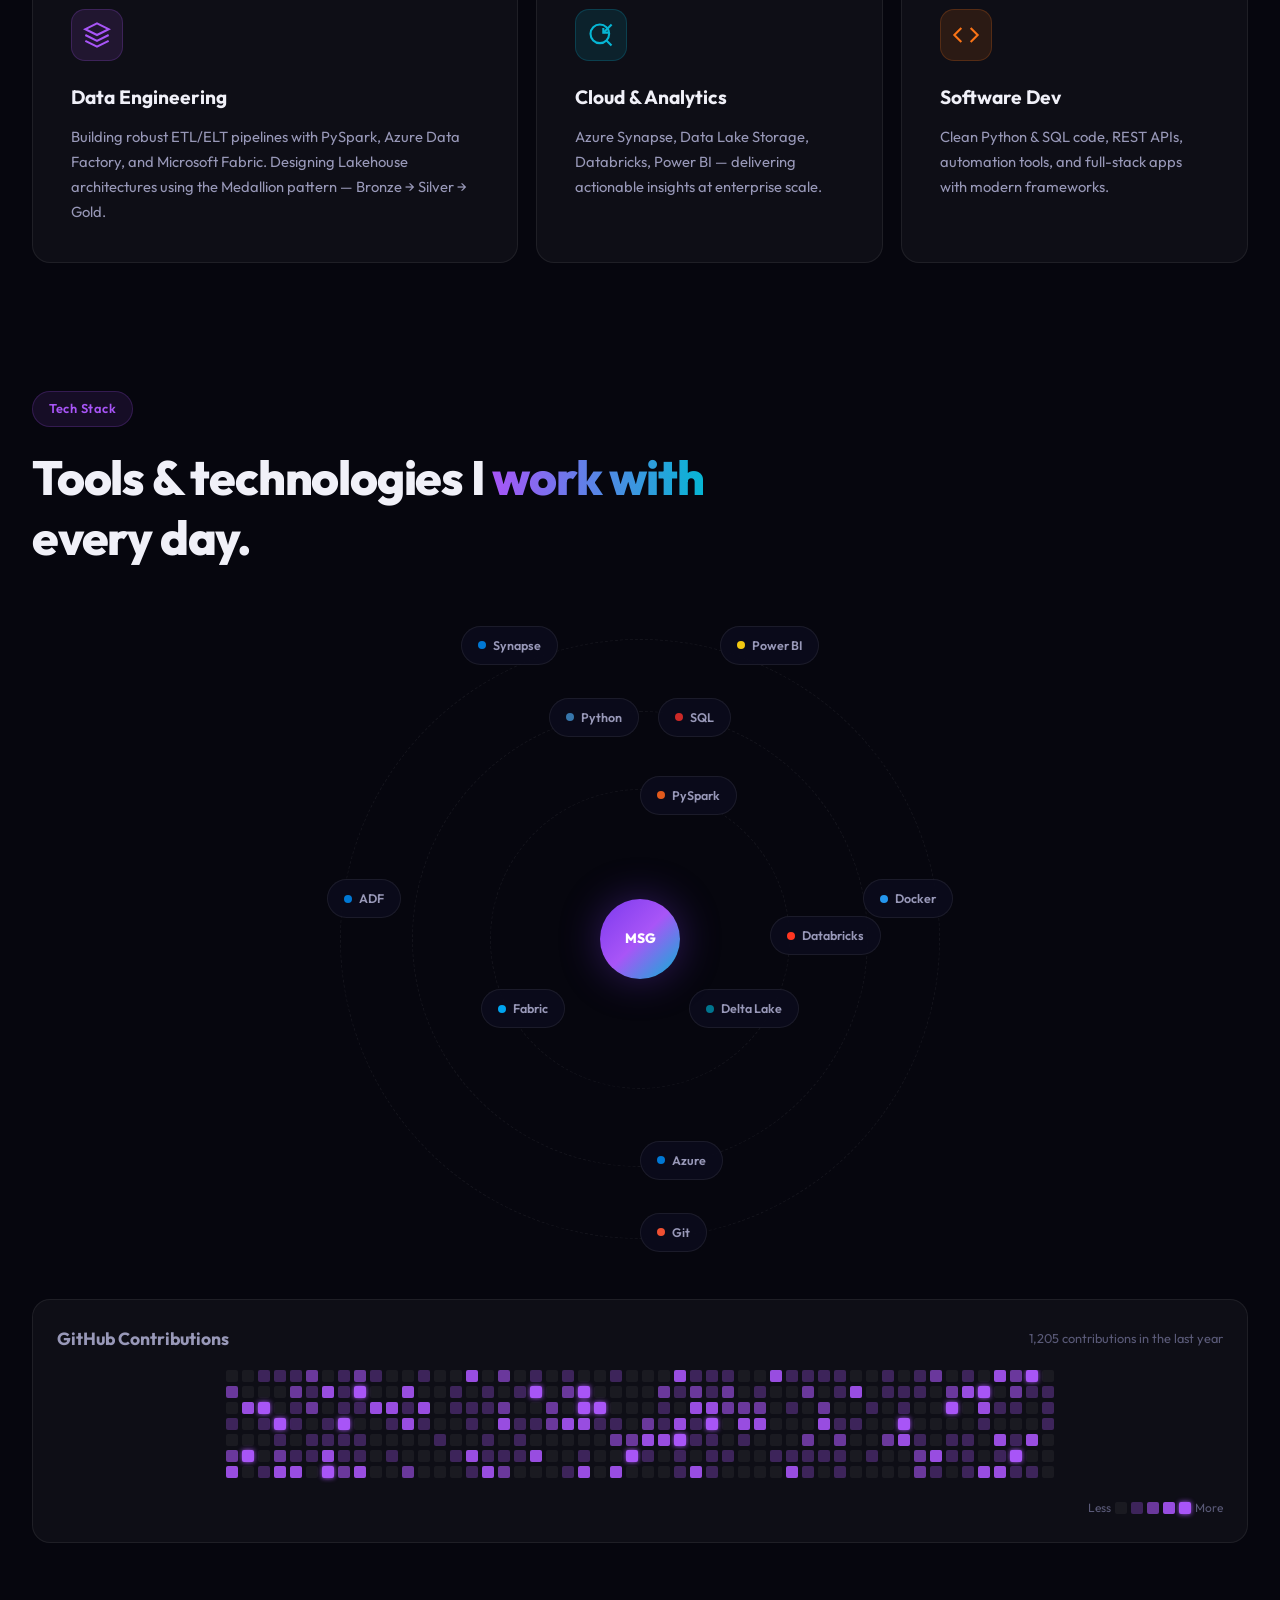
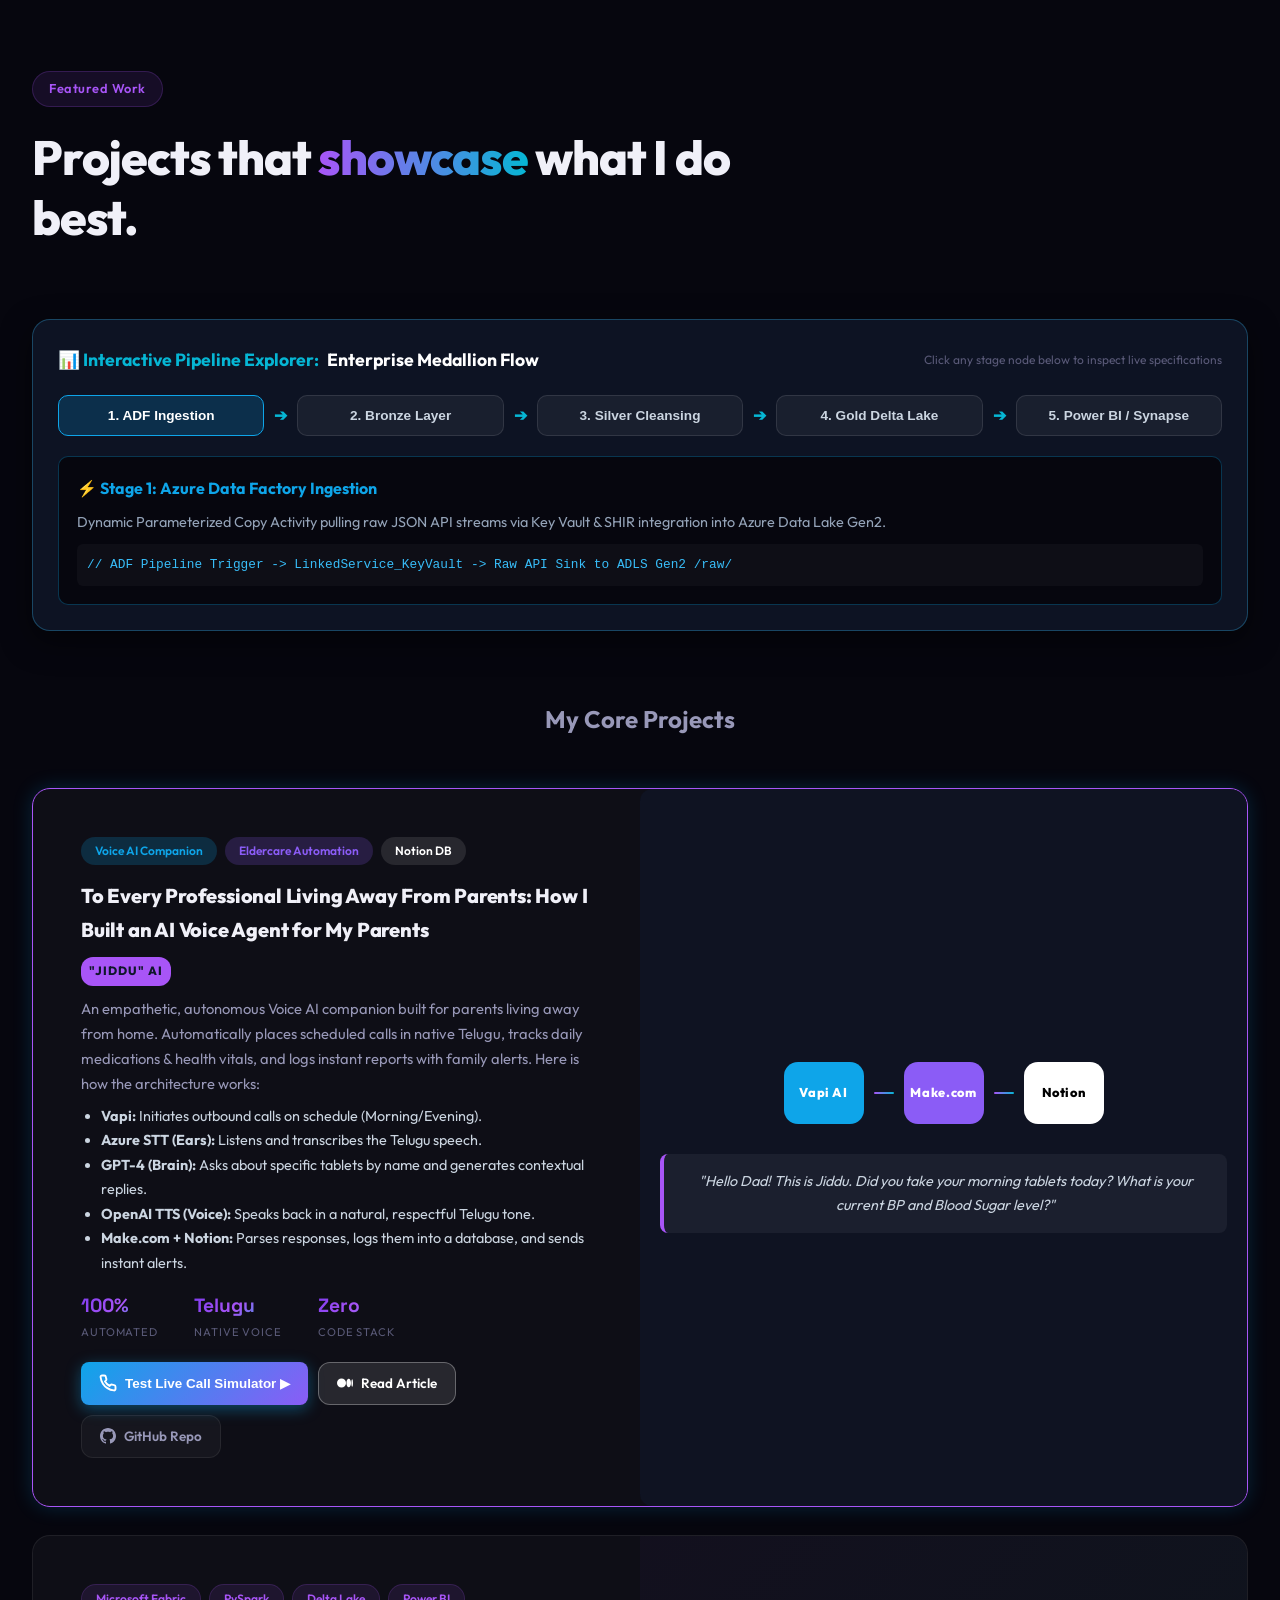
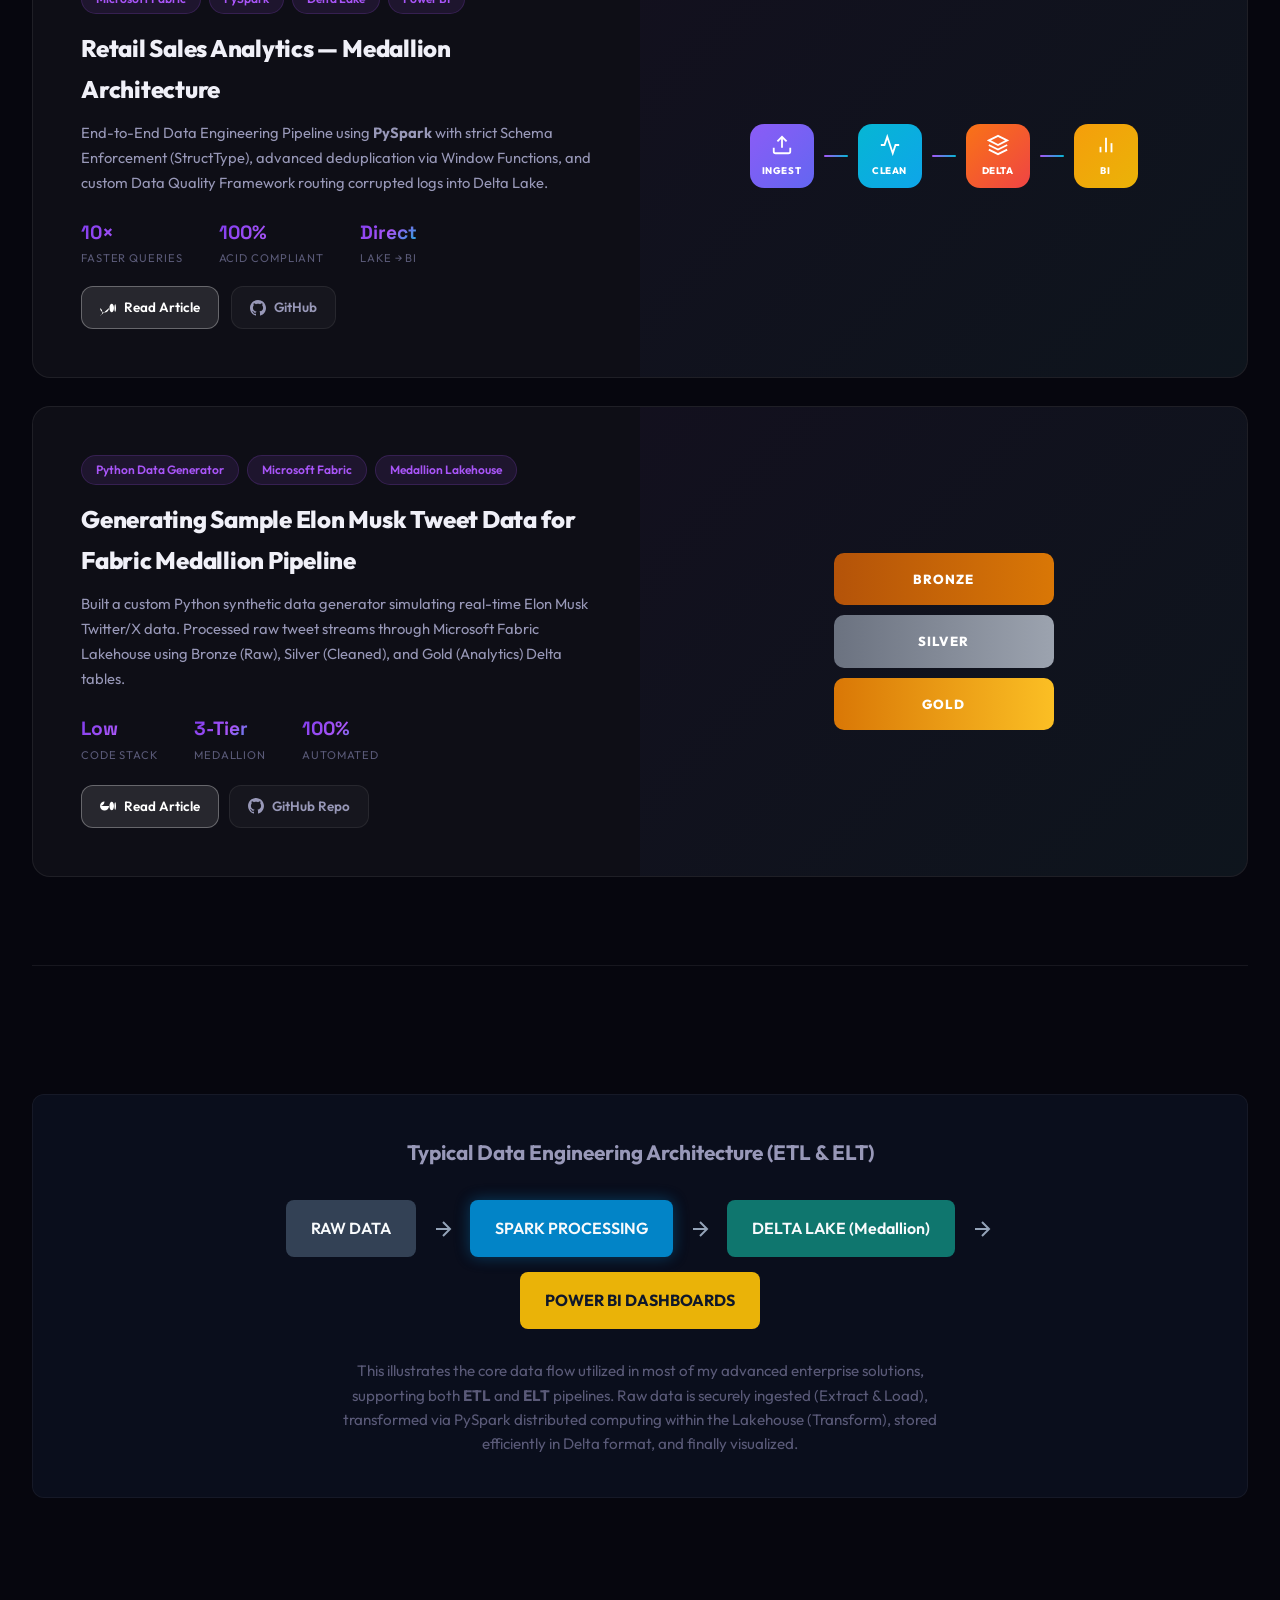
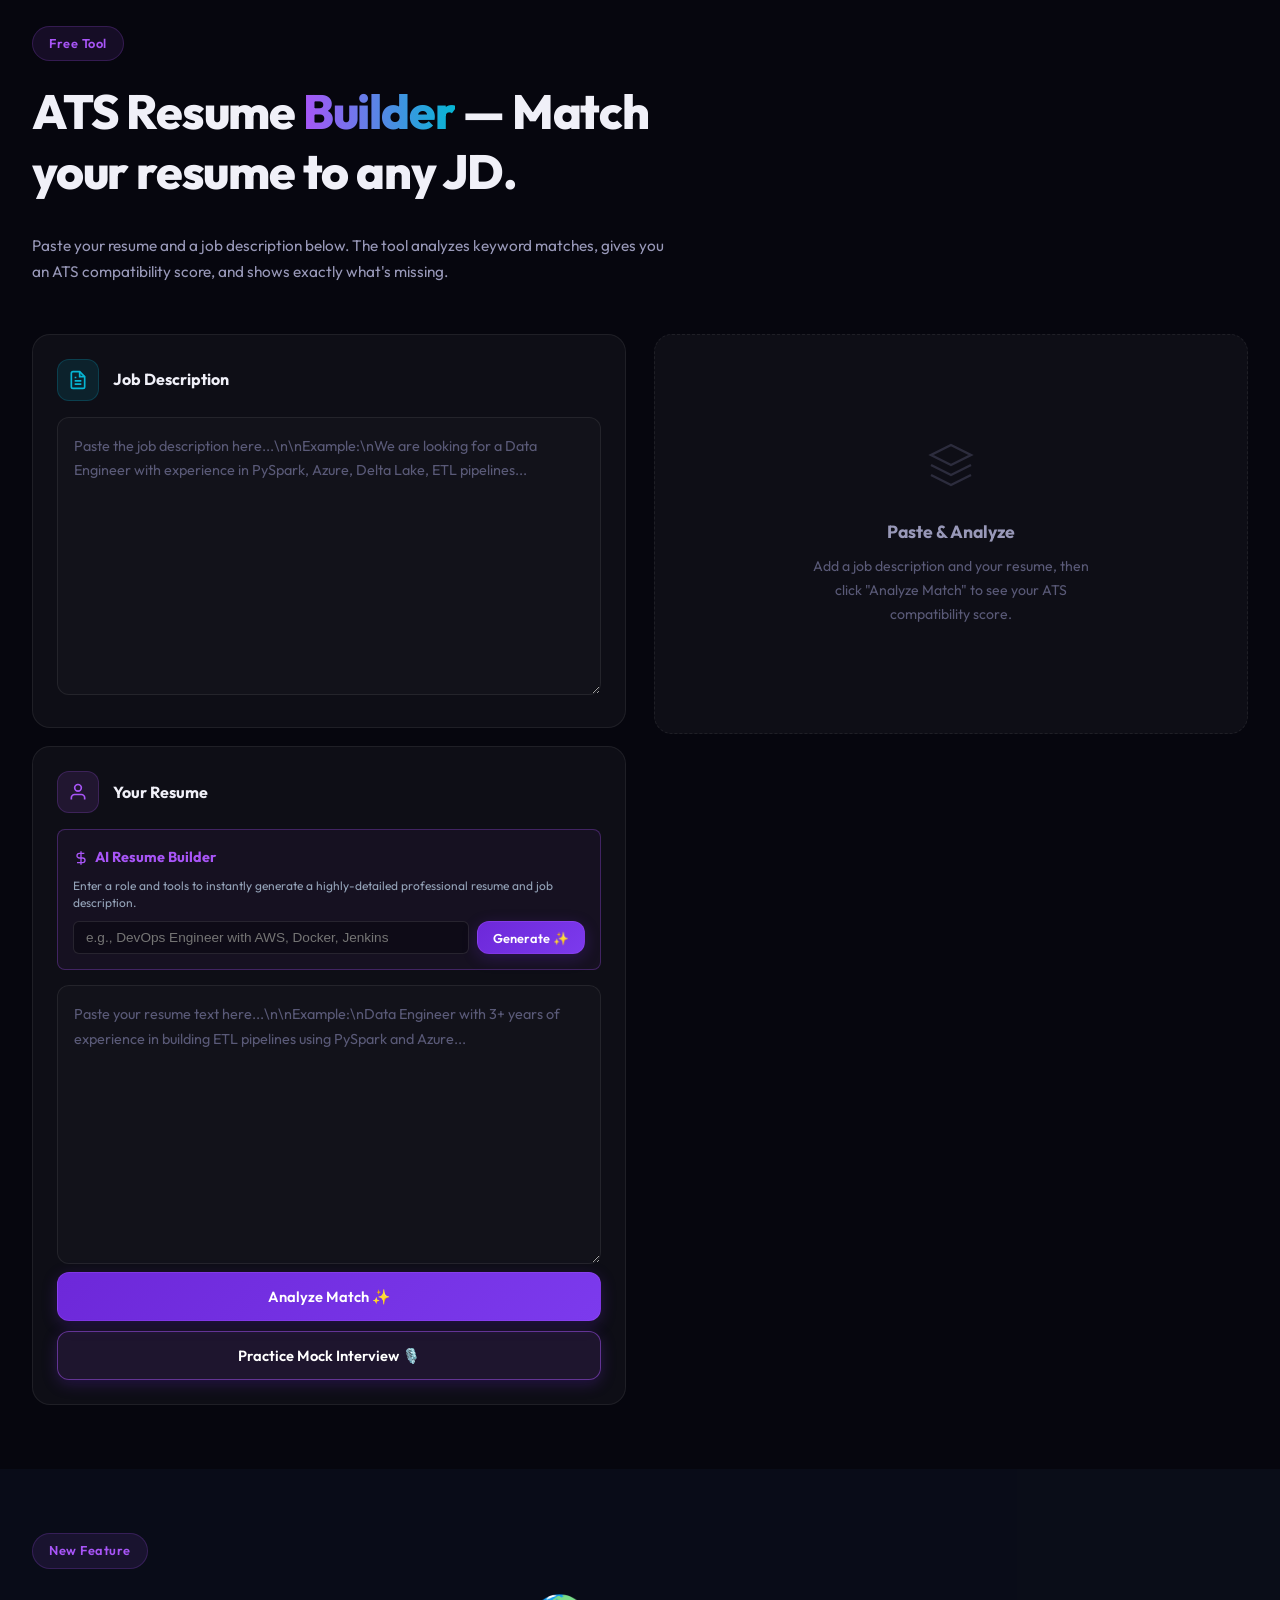
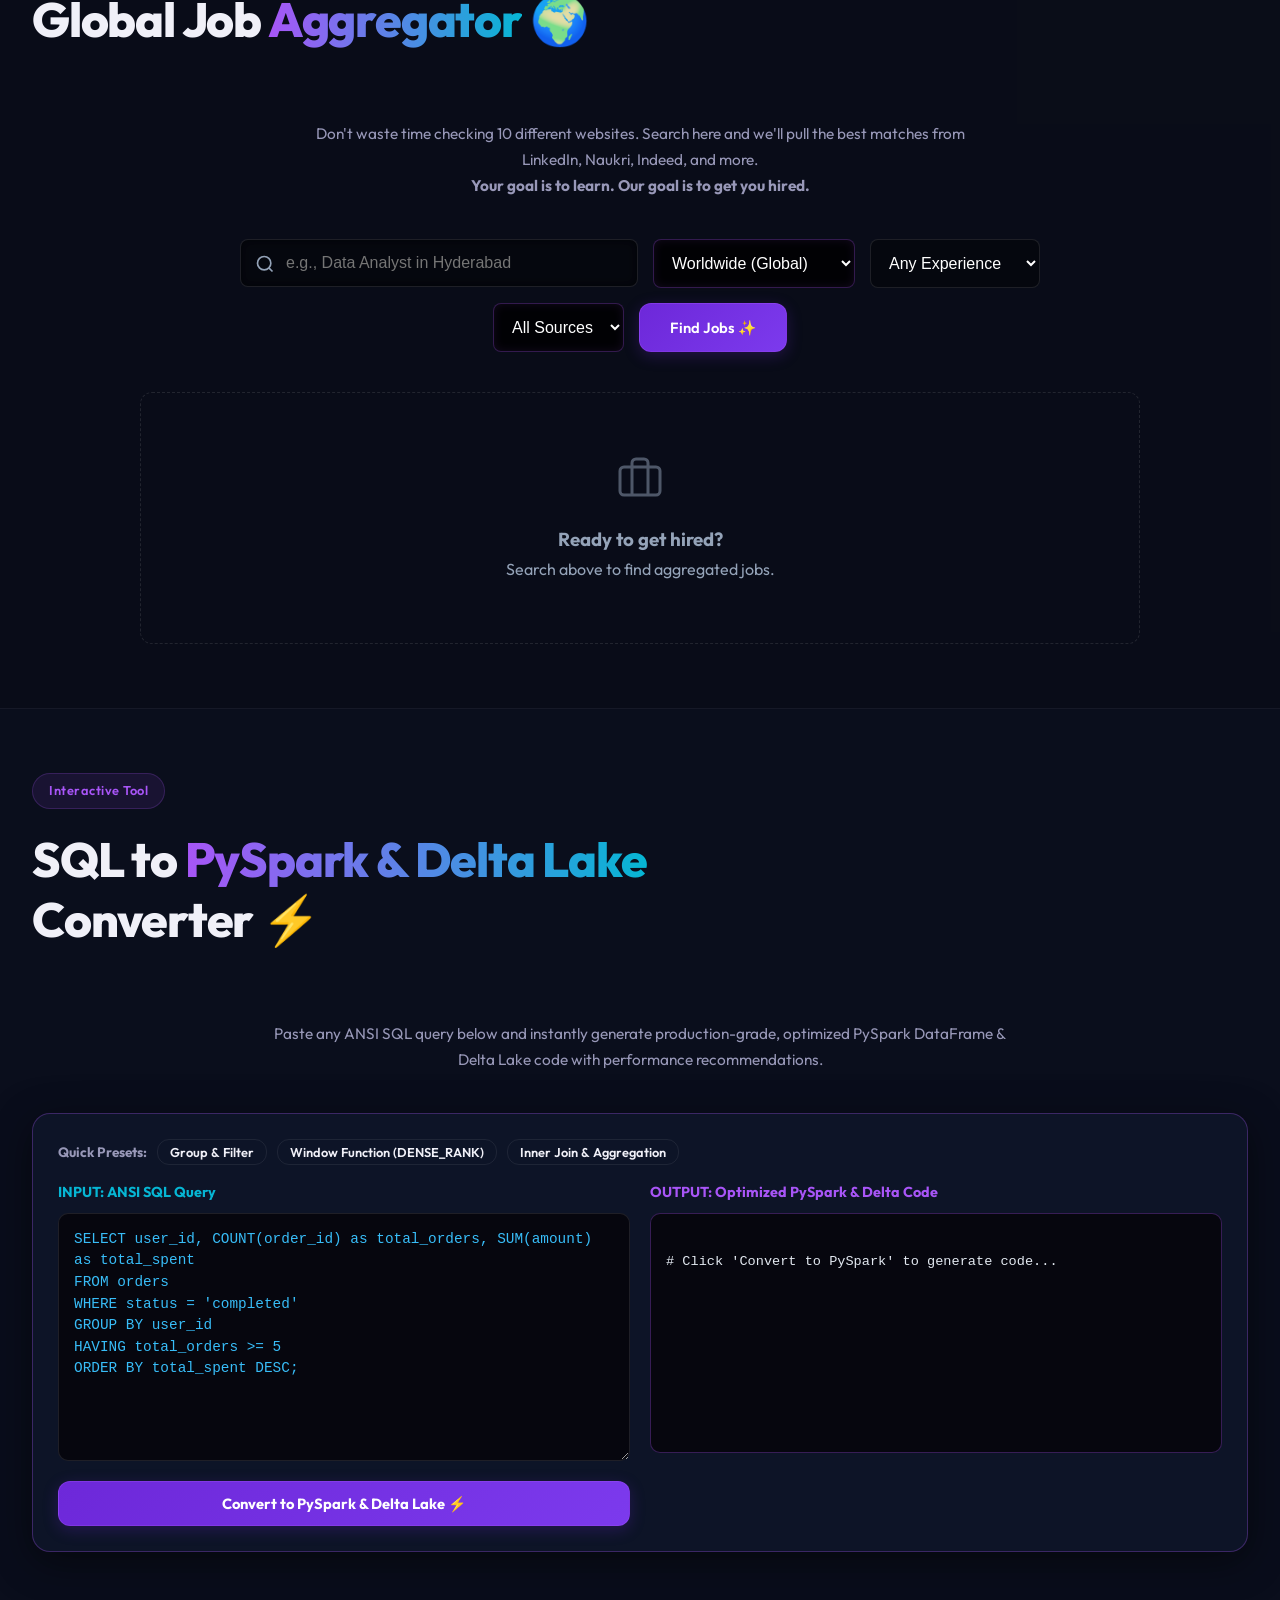
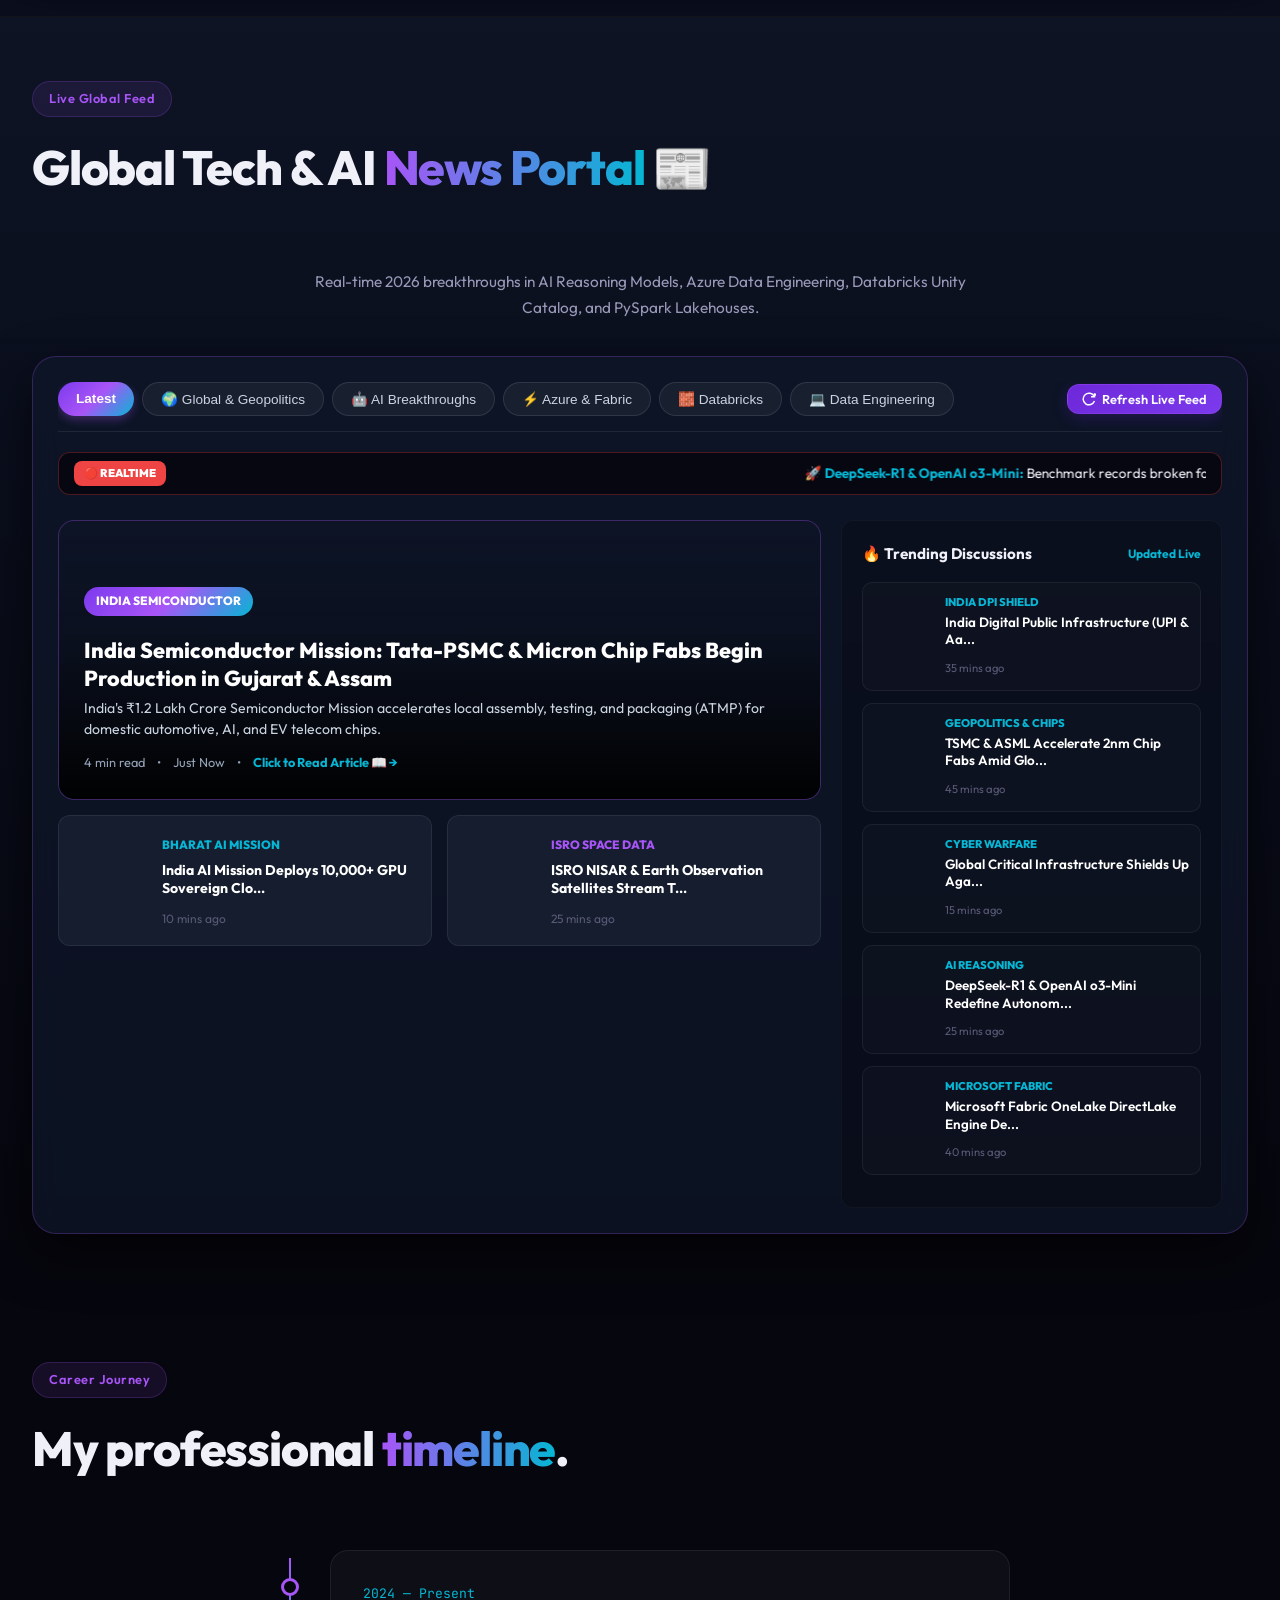
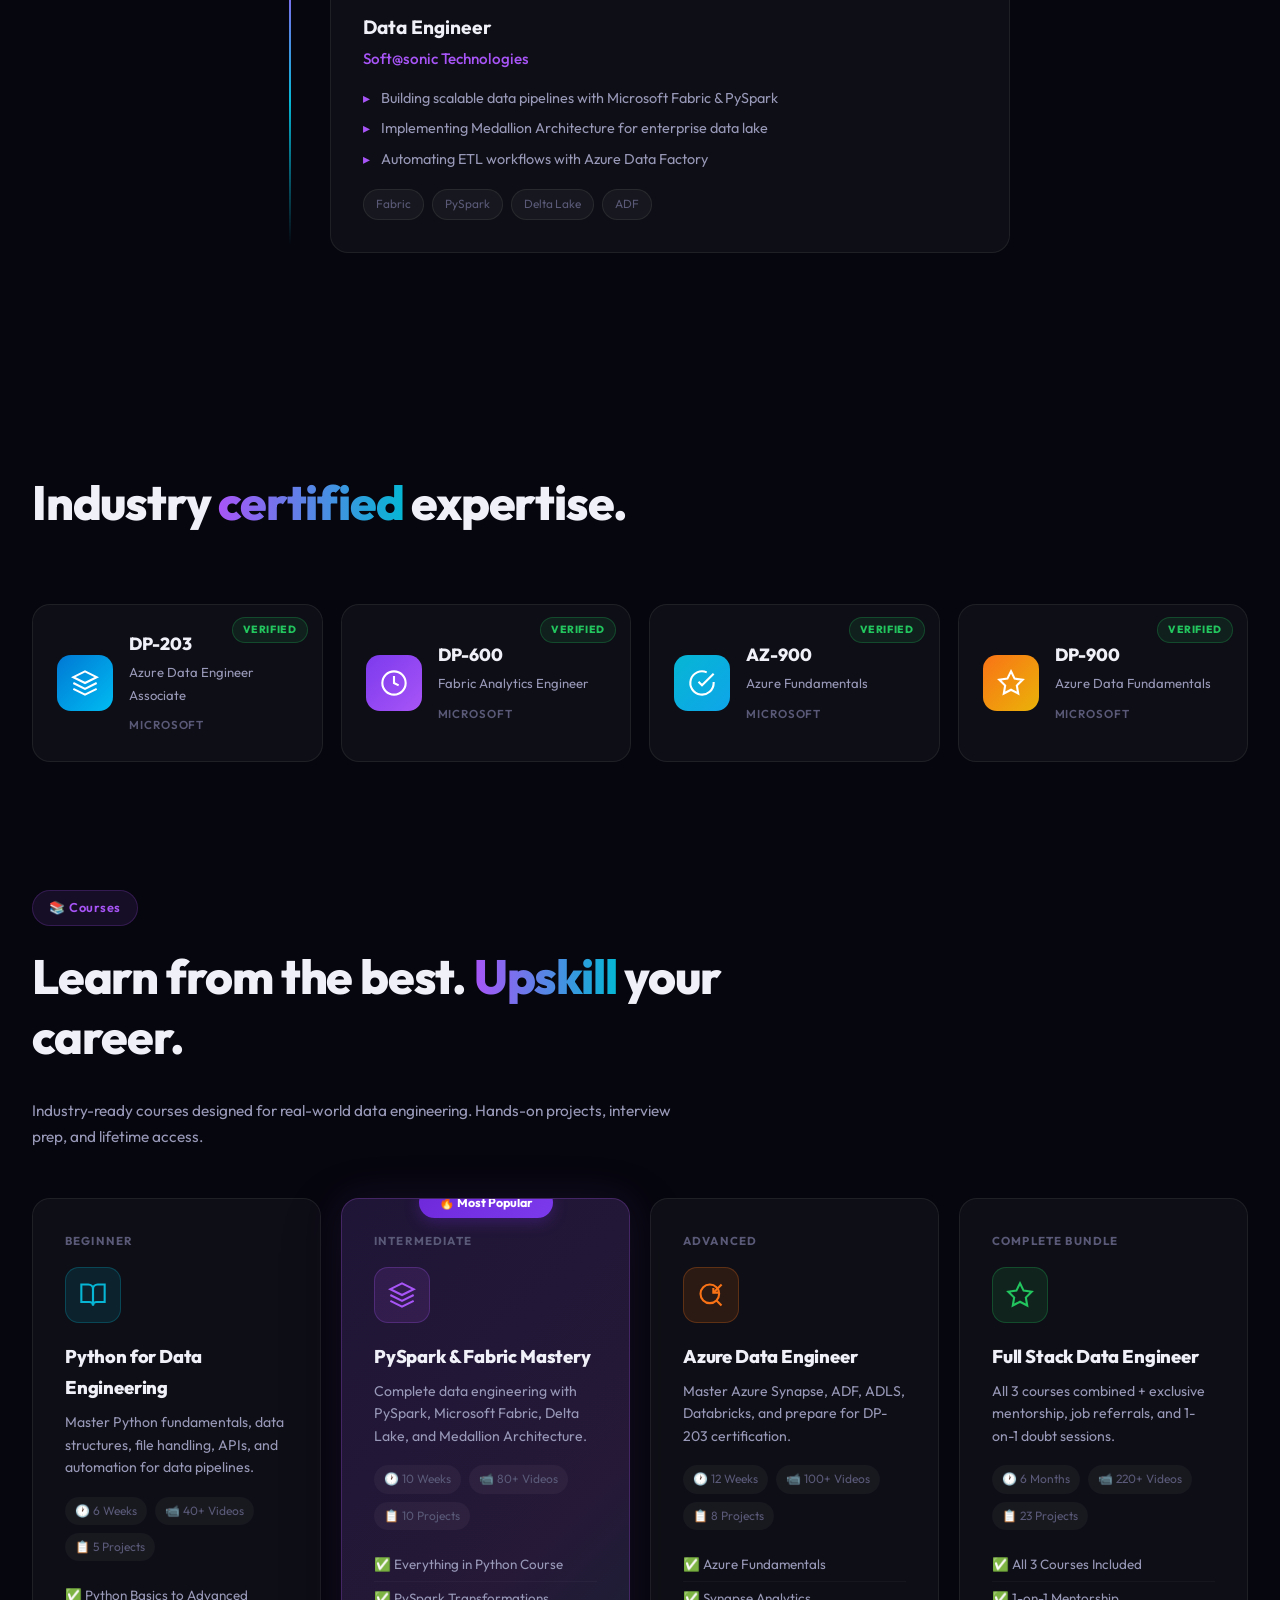
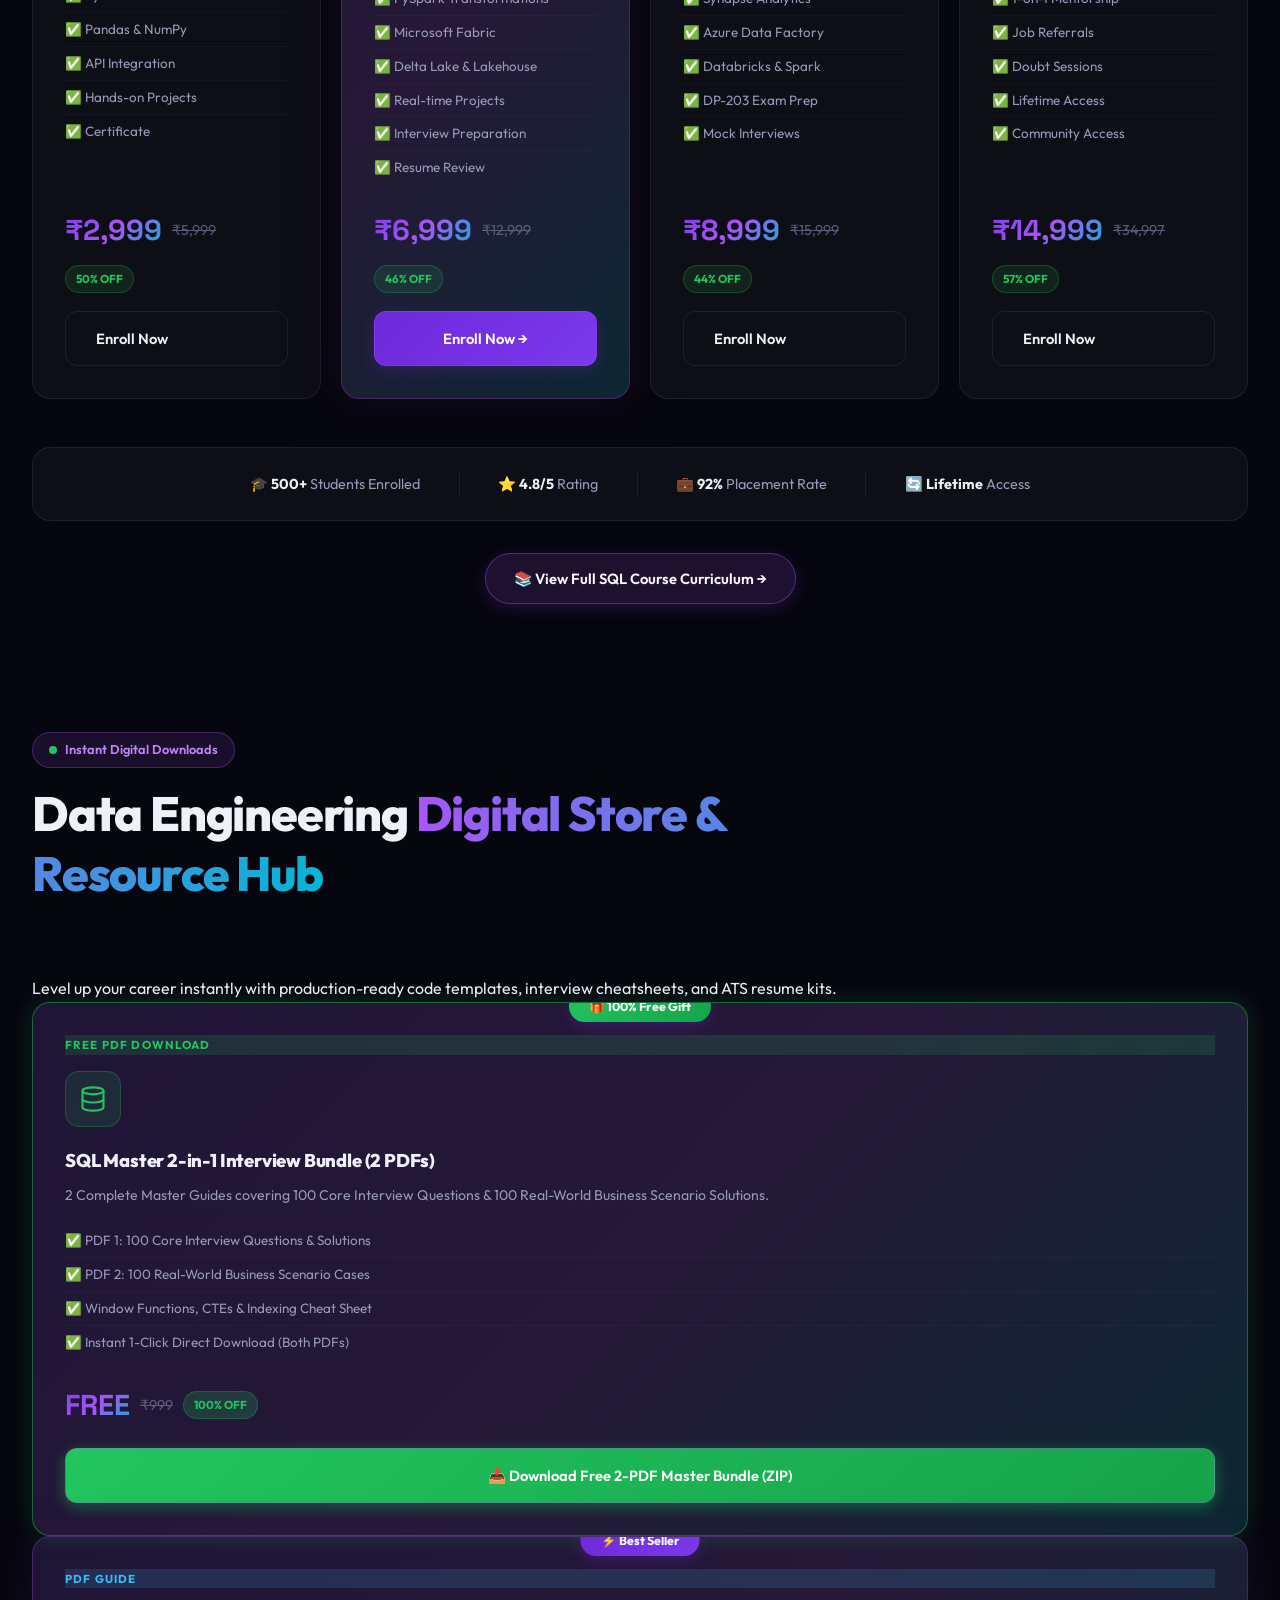
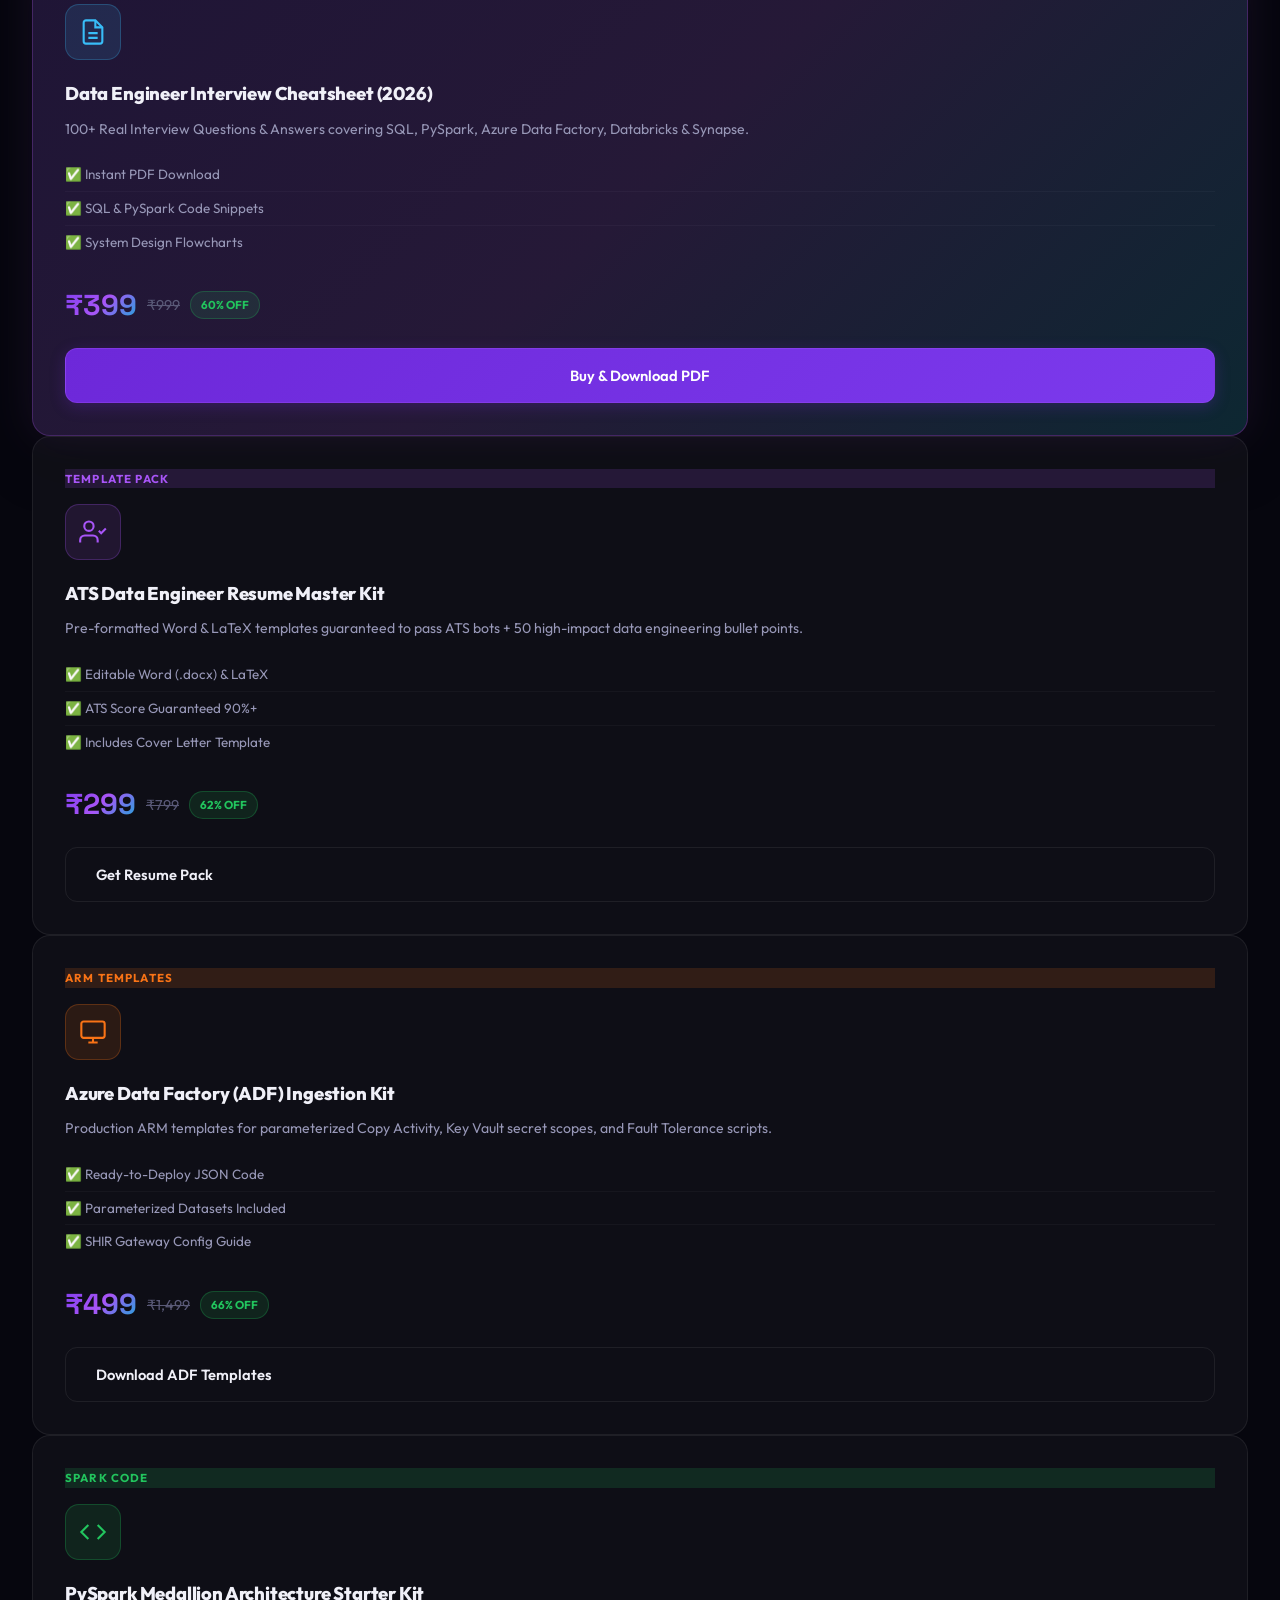
==== commit 919687a7: "Complete 100% rebranding to MSG Soft@sonic and Sai Gopal M across README and all source files" ====
--- a/index.html
+++ b/index.html
@@ -1735,7 +1735,7 @@
                 </div>
                 <div class="testi-card card-glow" id="testi-4">
                     <div class="testi-stars">★★★★★</div>
-                    <p class="testi-quote">"I was from non-IT background. This course made Data Engineering so easy to understand. Now working at Wipro as a Data Engineer. Thank you Mayur!"</p>
+                    <p class="testi-quote">"I was from non-IT background. This course made Data Engineering so easy to understand. Now working at Wipro as a Data Engineer. Thank you Sai Gopal!"</p>
                     <div class="testi-author">
                         <div class="testi-avatar" style="background:linear-gradient(135deg,#22c55e,#16a34a)">SM</div>
                         <div>
@@ -1830,14 +1830,14 @@
                 <a href="#" style="color:var(--t2); font-size:0.85rem; text-decoration:none;">Refund Policy</a>
             </div>
             
-            <p class="footer-copy" style="margin-top:10px;">© 2025 Mayur Soft@sonic.in — Built with 💜</p>
+            <p class="footer-copy" style="margin-top:10px;">© 2026 MSG Soft@sonic.in — Built with 💜</p>
         </div>
     </footer>
 
     <!-- ==================== FLOATING WIDGETS ==================== -->
 
     <!-- WhatsApp Button -->
-    <a href="https://wa.me/91XXXXXXXXXX?text=Hi%20Mayur,%20I'm%20interested%20in%20your%20courses" target="_blank" class="whatsapp-float" id="whatsappBtn" aria-label="Chat on WhatsApp">
+    <a href="https://wa.me/91XXXXXXXXXX?text=Hi%20Sai%20Gopal,%20I'm%20interested%20in%20your%20courses" target="_blank" class="whatsapp-float" id="whatsappBtn" aria-label="Chat on WhatsApp">
         <svg width="28" height="28" viewBox="0 0 24 24" fill="#fff"><path d="M17.472 14.382c-.297-.149-1.758-.867-2.03-.967-.273-.099-.471-.148-.67.15-.197.297-.767.966-.94 1.164-.173.199-.347.223-.644.075-.297-.15-1.255-.463-2.39-1.475-.883-.788-1.48-1.761-1.653-2.059-.173-.297-.018-.458.13-.606.134-.133.298-.347.446-.52.149-.174.198-.298.298-.497.099-.198.05-.371-.025-.52-.075-.149-.669-1.612-.916-2.207-.242-.579-.487-.5-.669-.51-.173-.008-.371-.01-.57-.01-.198 0-.52.074-.792.372-.272.297-1.04 1.016-1.04 2.479 0 1.462 1.065 2.875 1.213 3.074.149.198 2.096 3.2 5.077 4.487.709.306 1.262.489 1.694.625.712.227 1.36.195 1.871.118.571-.085 1.758-.719 2.006-1.413.248-.694.248-1.289.173-1.413-.074-.124-.272-.198-.57-.347m-5.421 7.403h-.004a9.87 9.87 0 01-5.031-1.378l-.361-.214-3.741.982.998-3.648-.235-.374a9.86 9.86 0 01-1.51-5.26c.001-5.45 4.436-9.884 9.888-9.884 2.64 0 5.122 1.03 6.988 2.898a9.825 9.825 0 012.893 6.994c-.003 5.45-4.437 9.884-9.885 9.884m8.413-18.297A11.815 11.815 0 0012.05 0C5.495 0 .16 5.335.157 11.892c0 2.096.547 4.142 1.588 5.945L.057 24l6.305-1.654a11.882 11.882 0 005.683 1.448h.005c6.554 0 11.89-5.335 11.893-11.893a11.821 11.821 0 00-3.48-8.413z"/></svg>
         <span class="wa-tooltip">Chat with us!</span>
     </a>
@@ -1874,7 +1874,7 @@
                 <button class="ai-quick" data-q="pricing">💰 Course pricing & discounts</button>
                 <button class="ai-quick" data-q="placement">💼 Placement support?</button>
                 <button class="ai-quick" data-q="duration">⏰ Course duration?</button>
-                <button class="ai-quick" data-q="contact">📞 How to contact Mayur?</button>
+                <button class="ai-quick" data-q="contact">📞 How to contact Sai Gopal?</button>
                 <button class="ai-quick" data-q="demo">🎬 Free demo available?</button>
             </div>
         </div>
--- a/style.css
+++ b/style.css
@@ -1,5 +1,5 @@
 /* ============================================
-   MAYUR SOFT@SONIC — PREMIUM UI REDESIGN
+   MSG SOFT@SONIC — PREMIUM UI REDESIGN
    Bento · Aurora · Glassmorphism · 4K
    ============================================ */
 
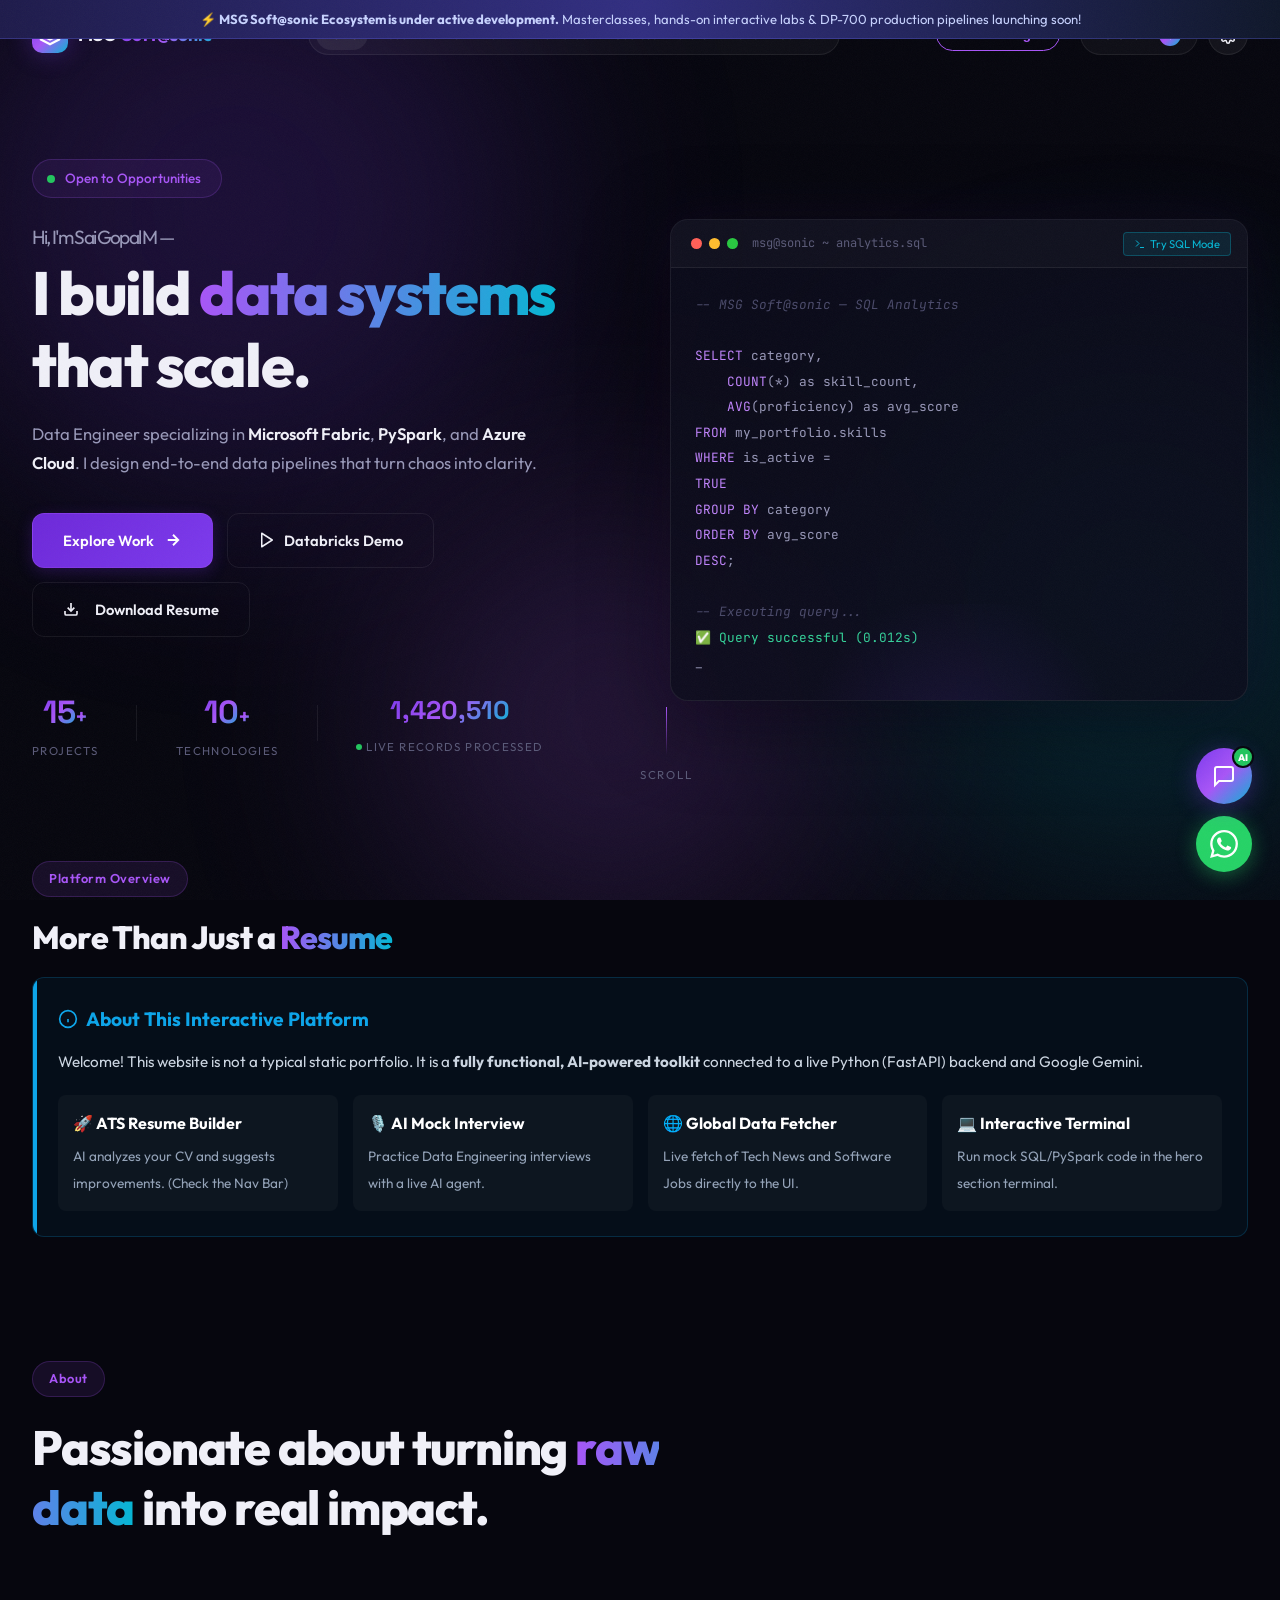
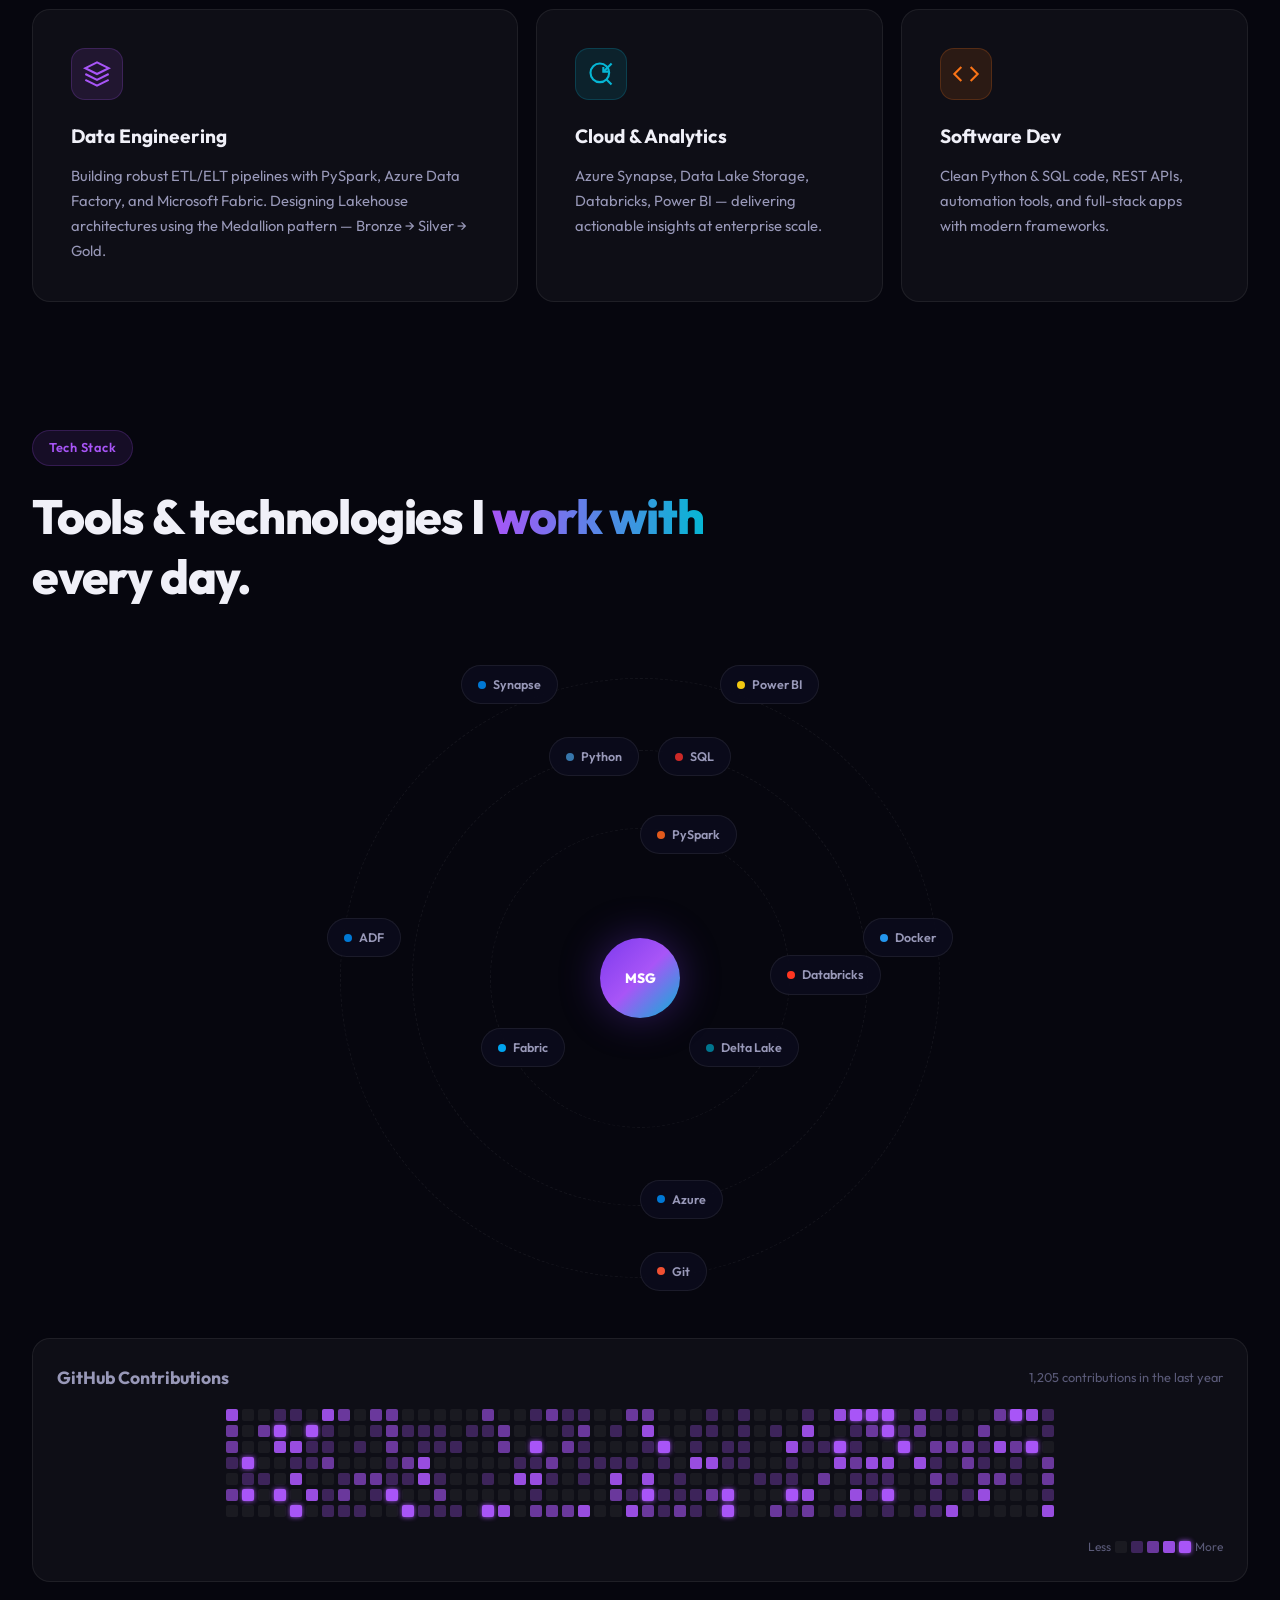
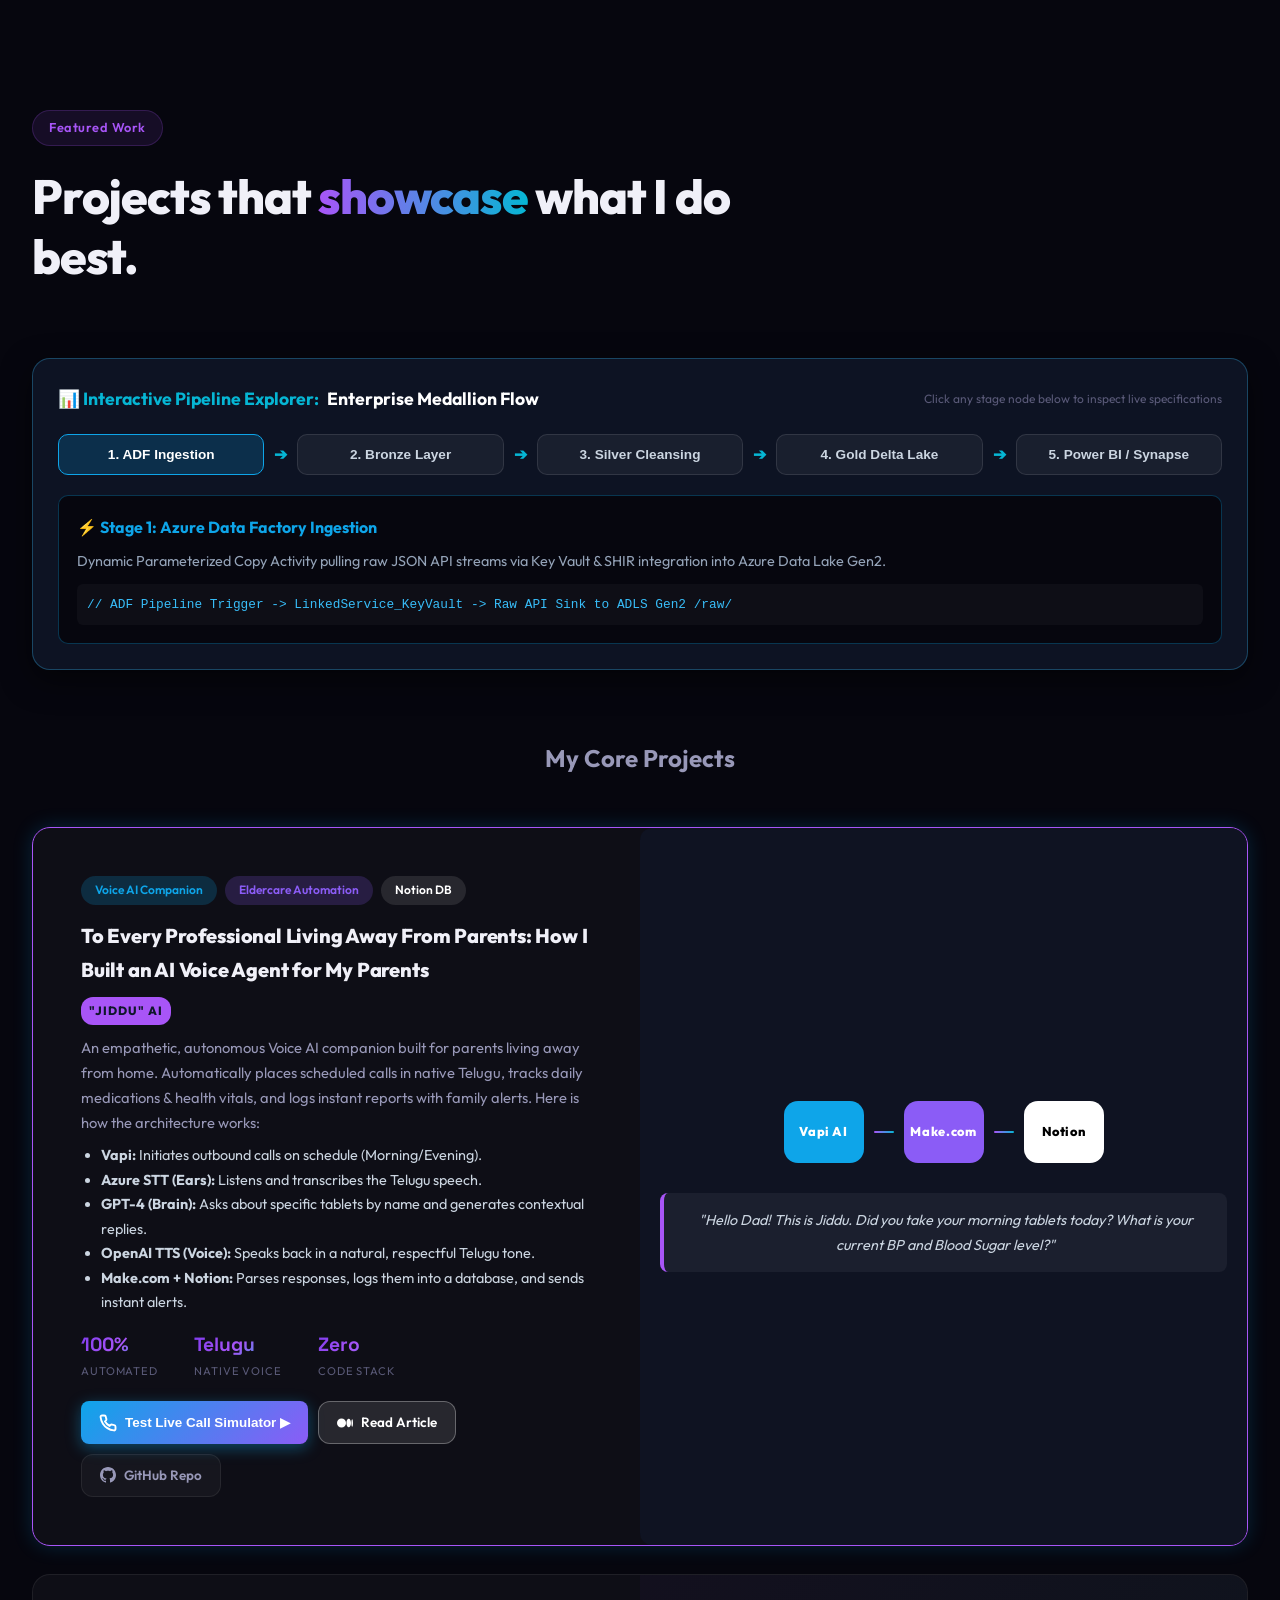
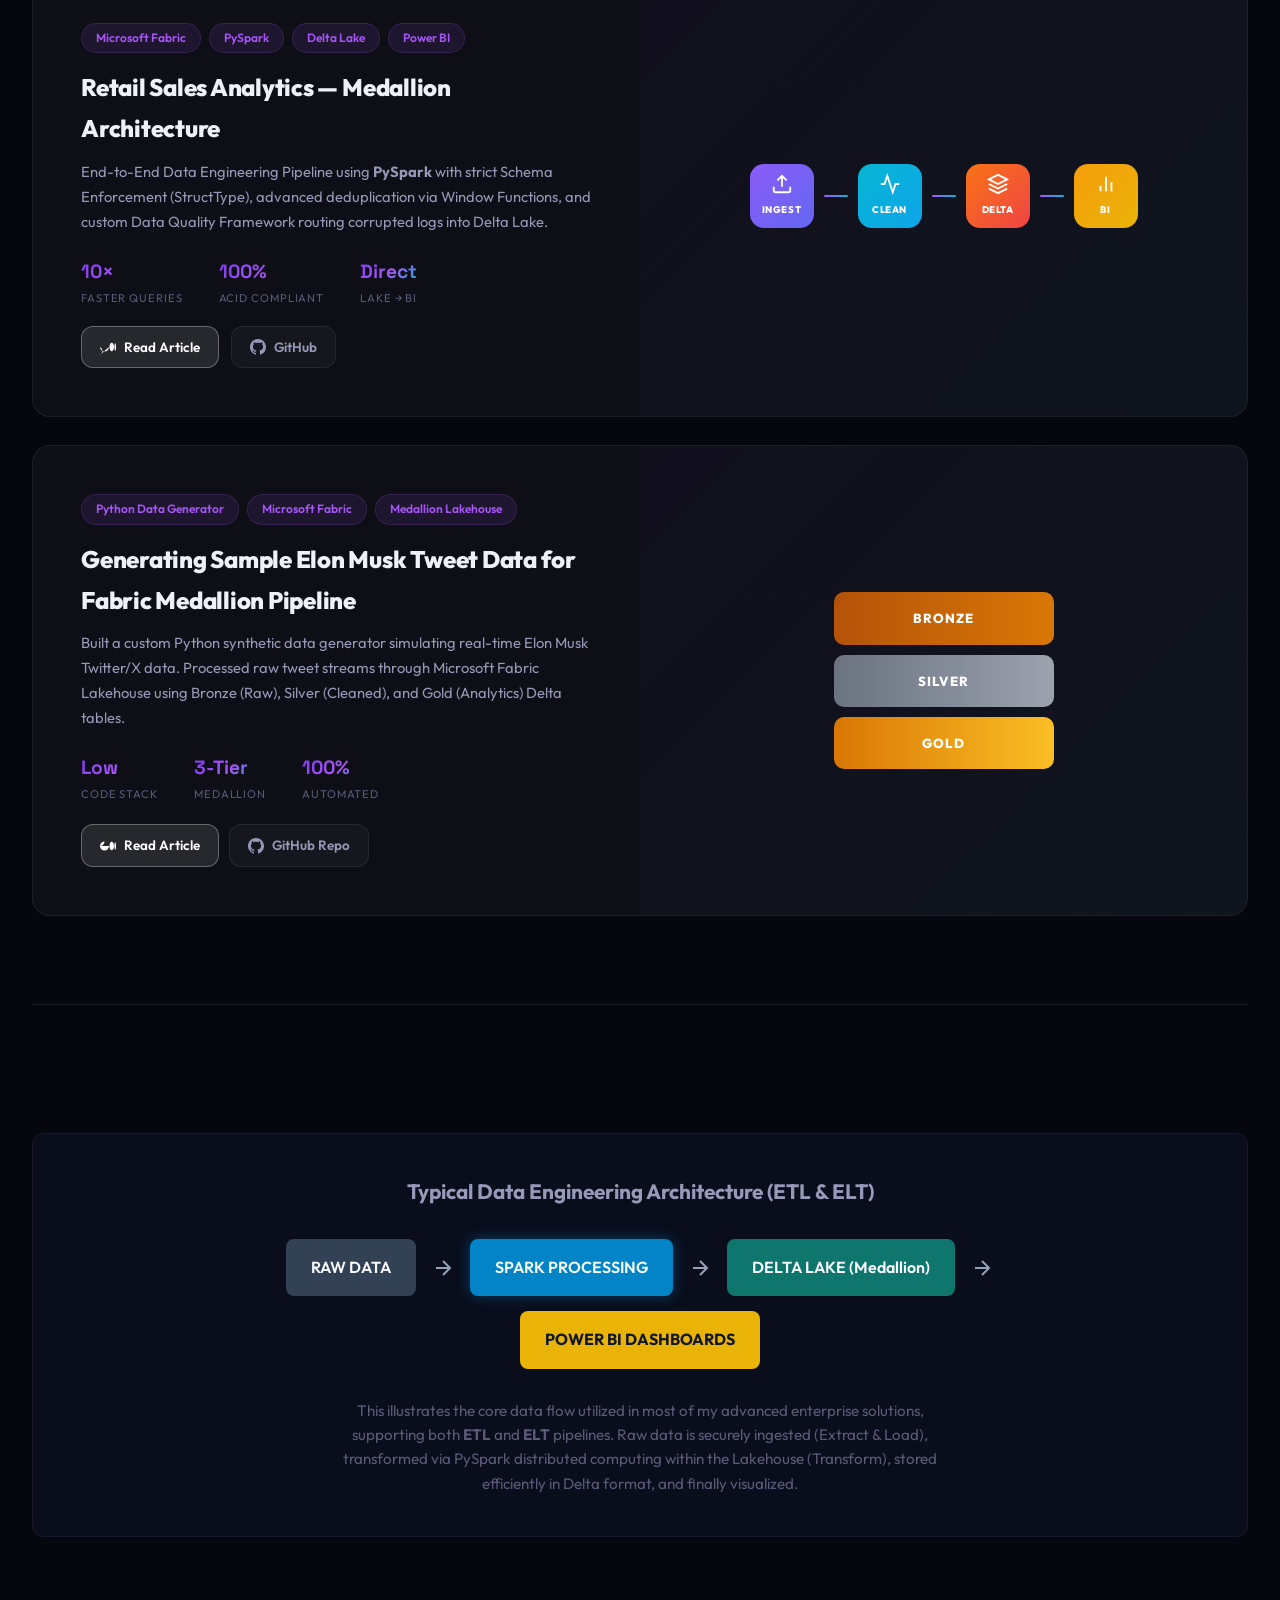
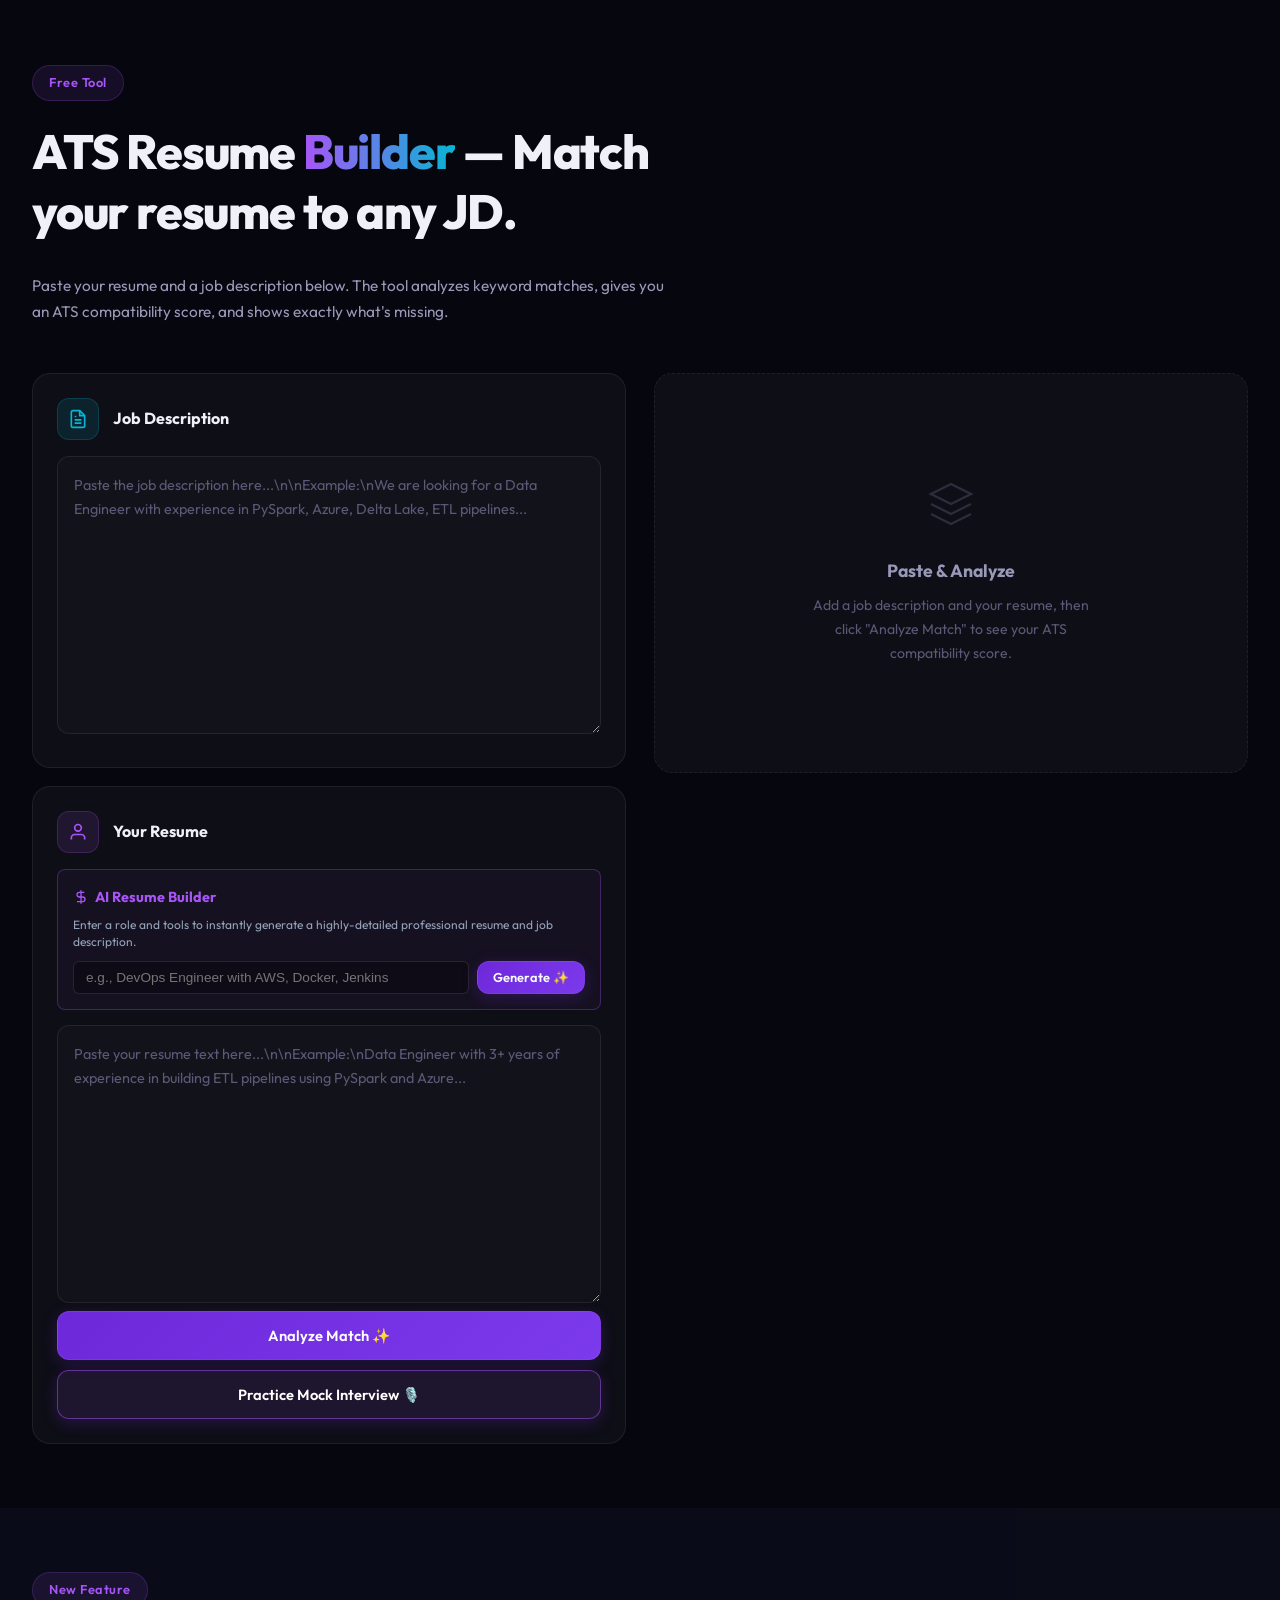
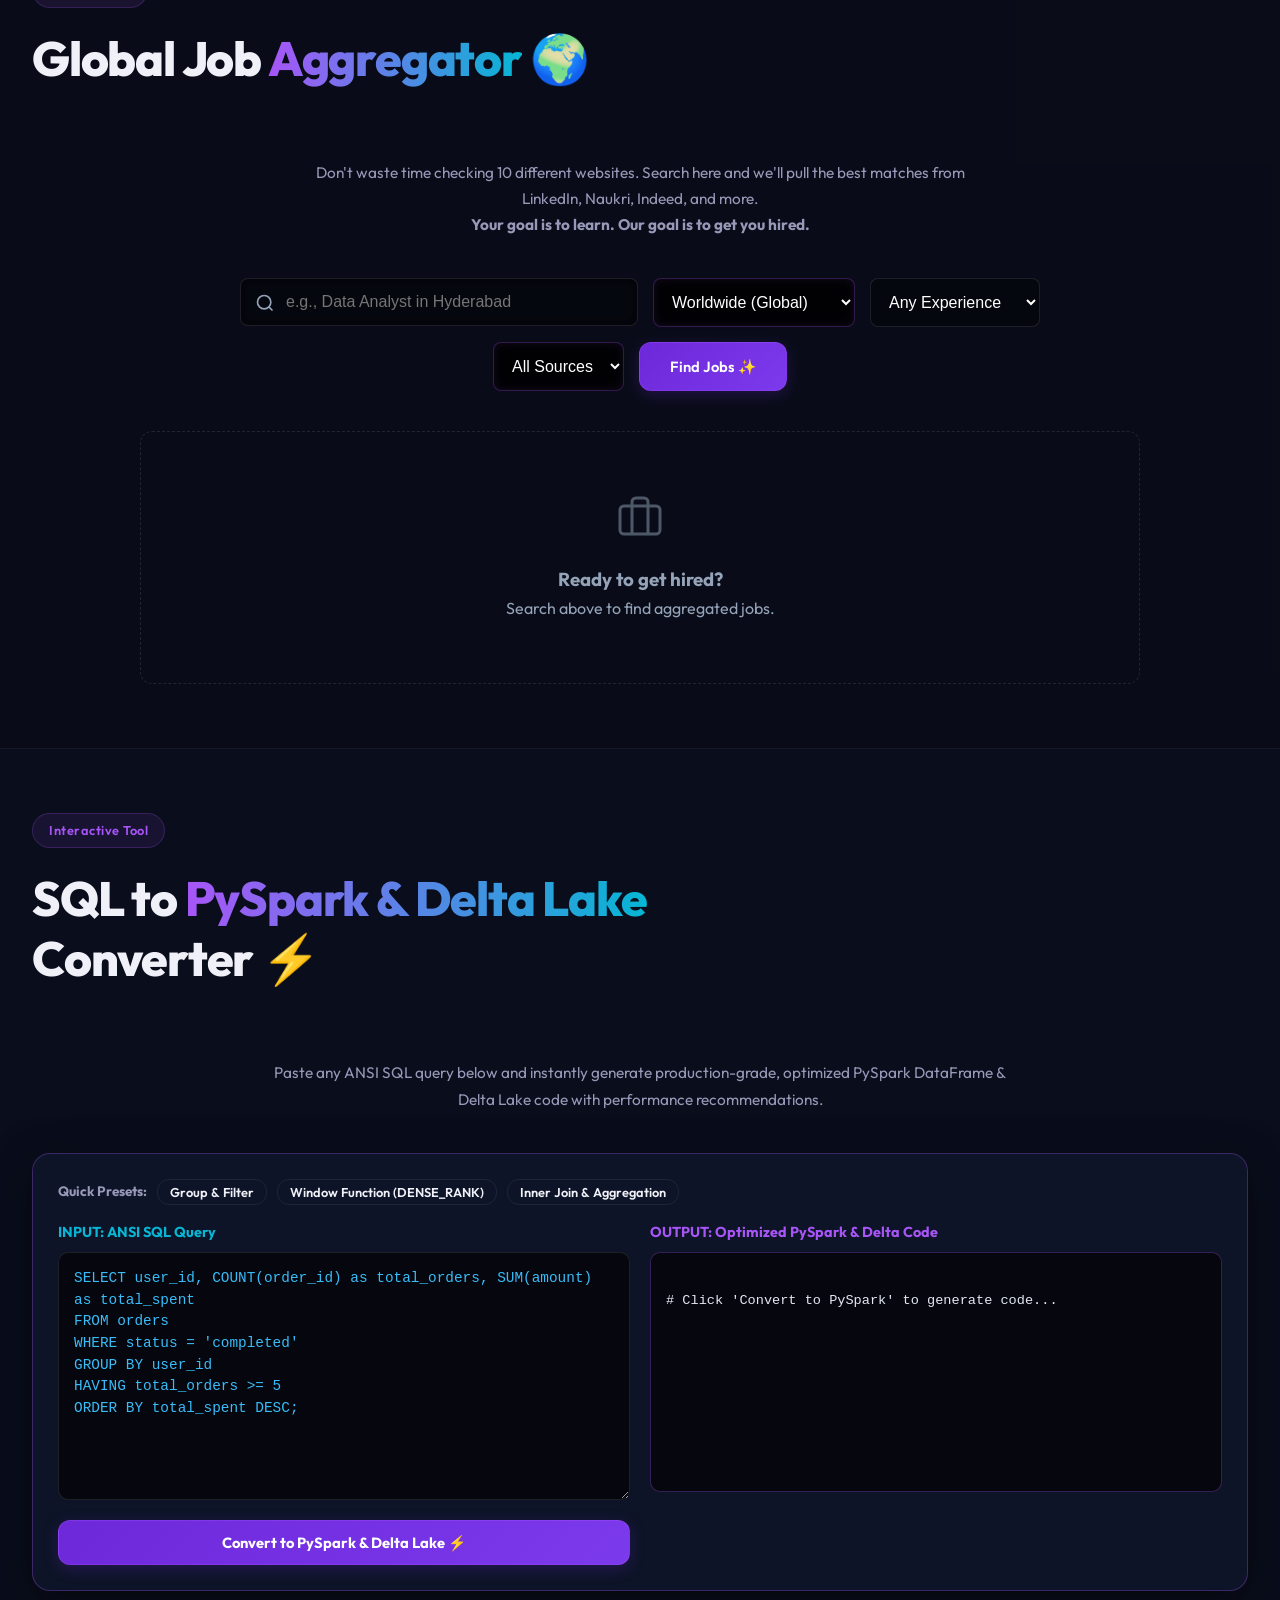
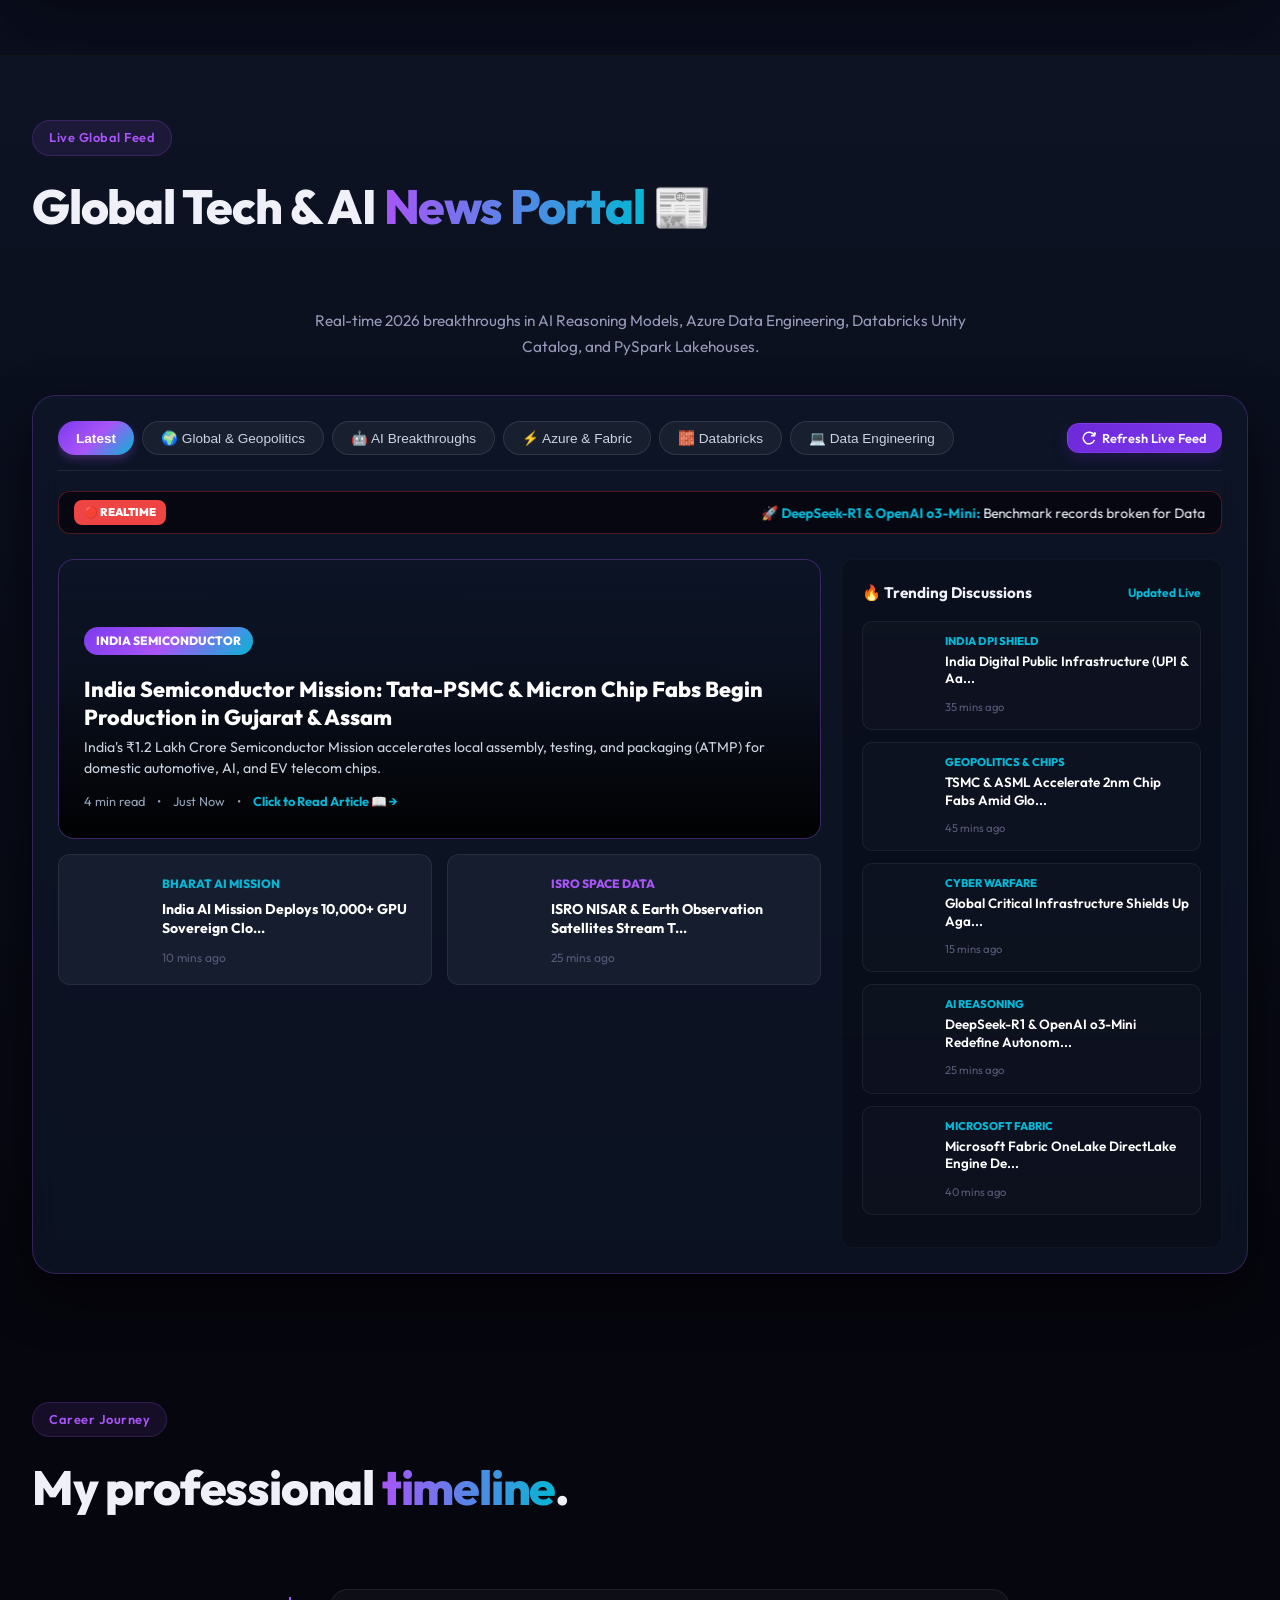
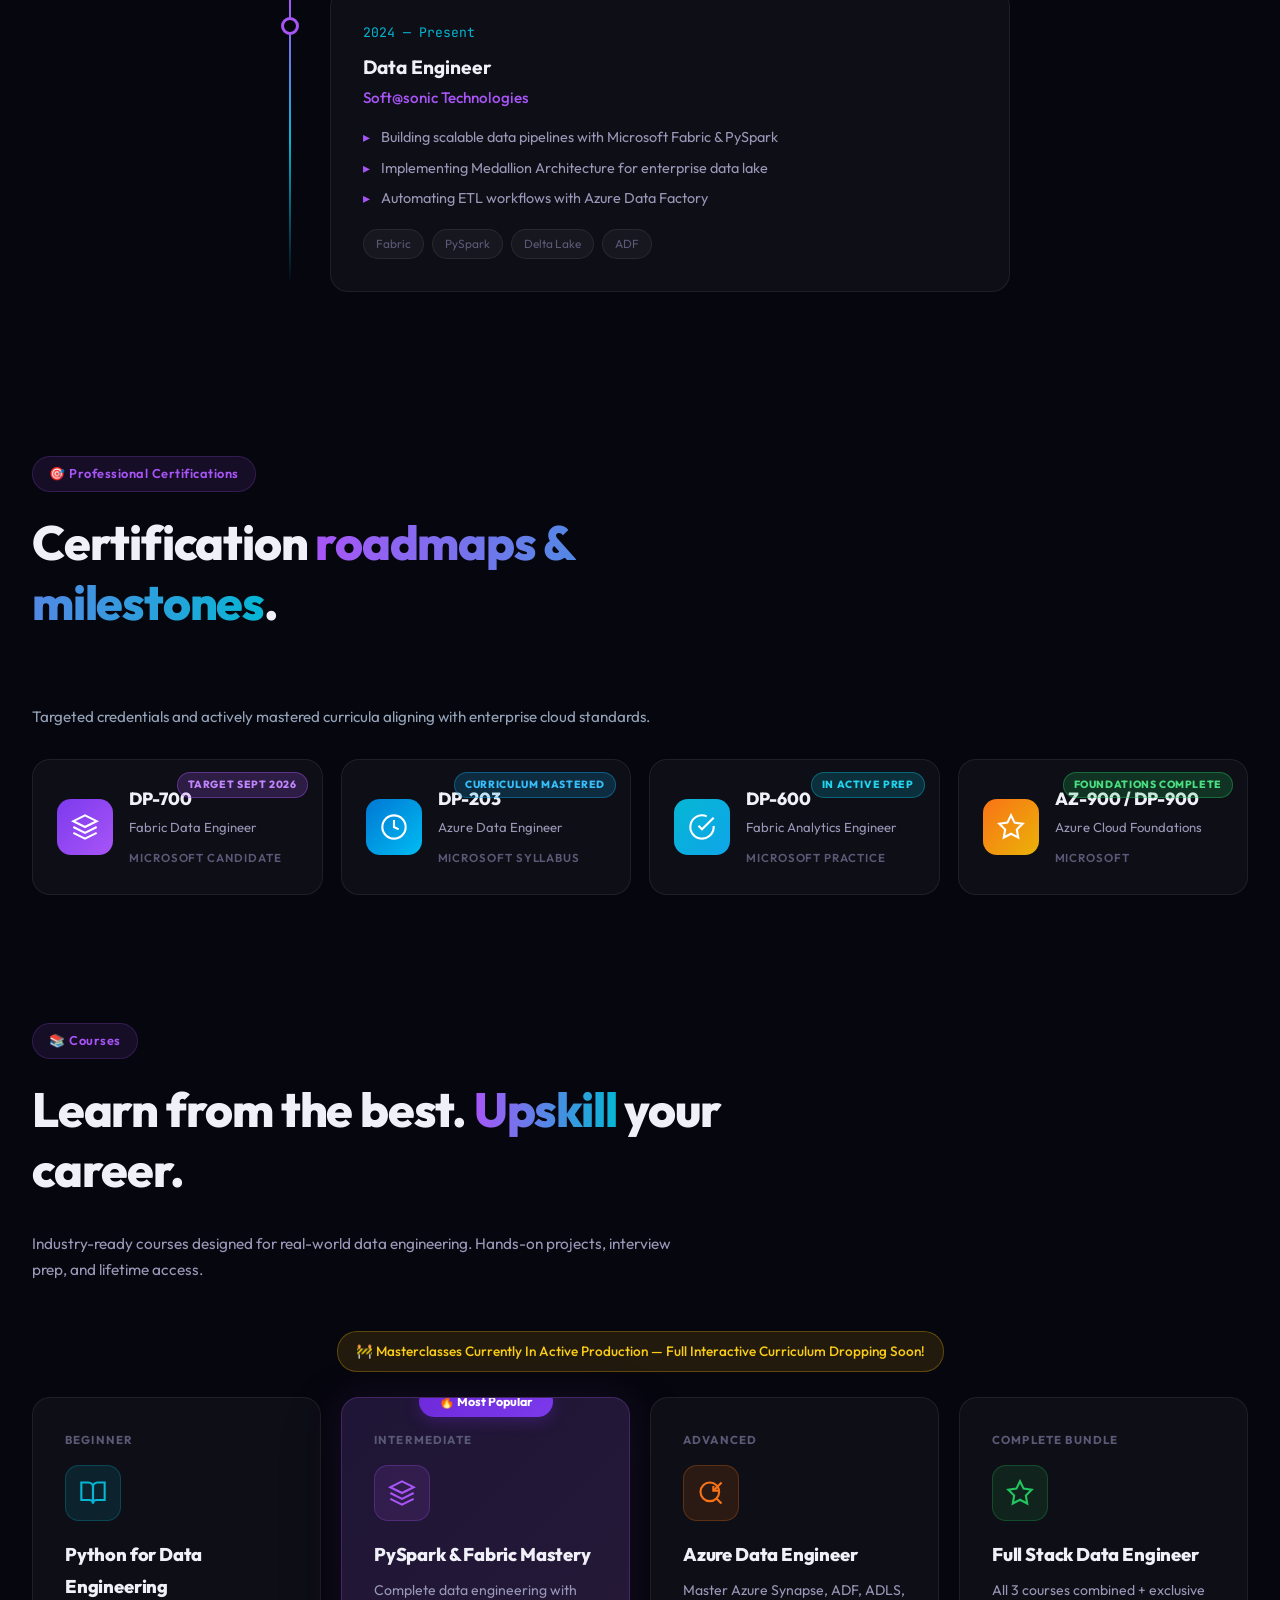
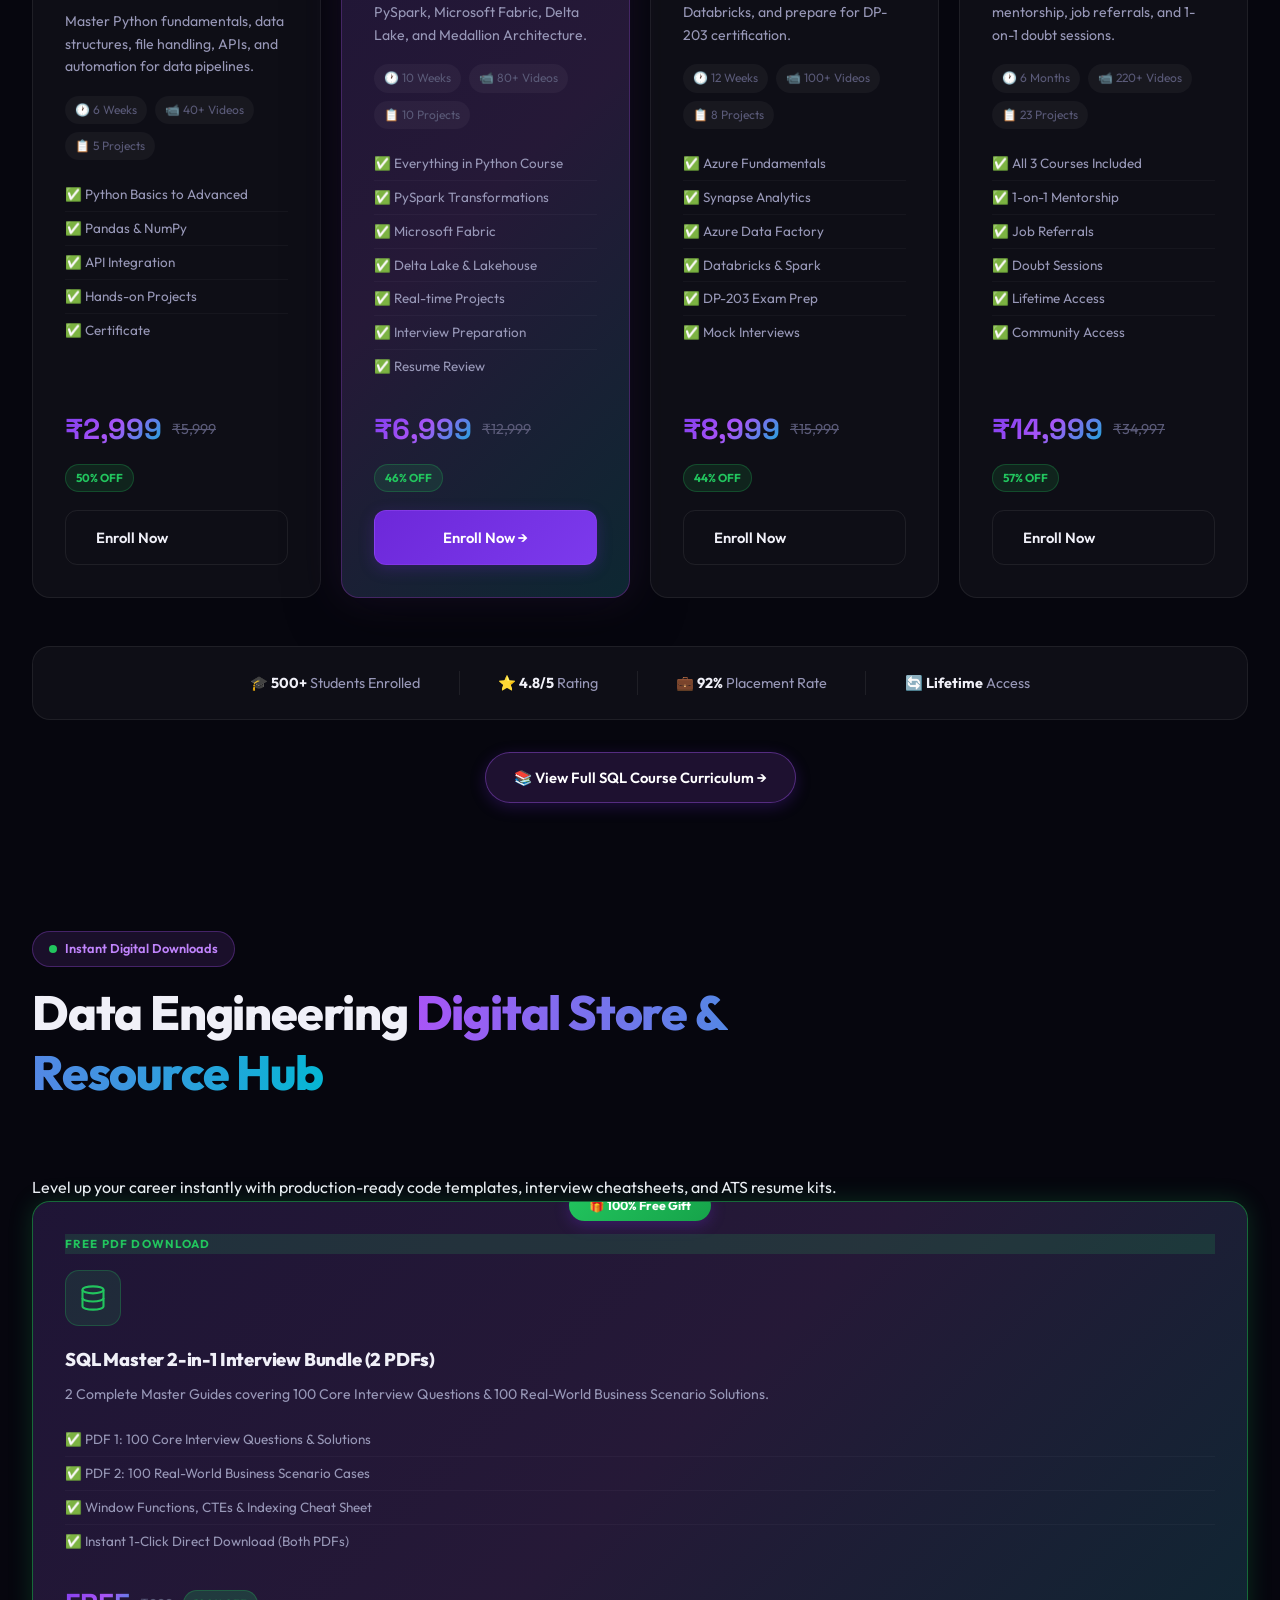
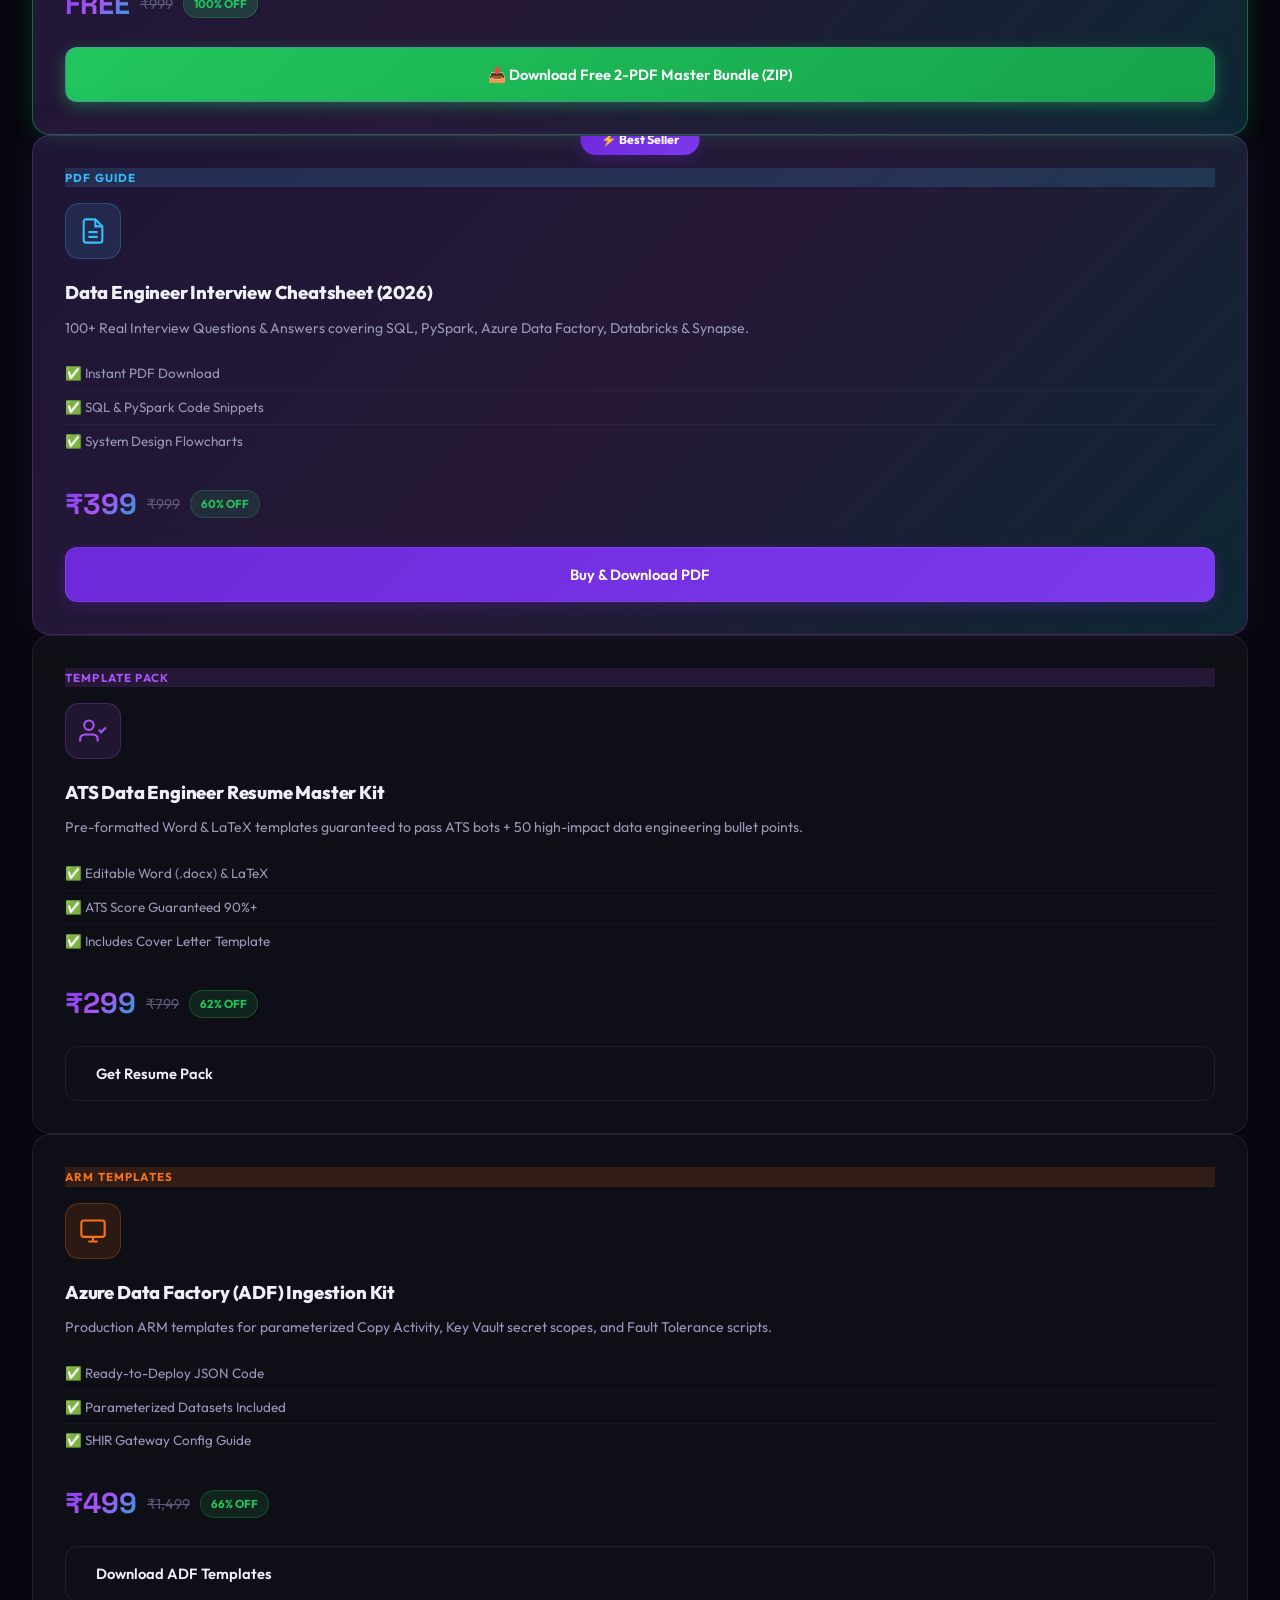
==== commit e91752e3: "Add active development top banner, honest certification candidate milestones, and course production " ====
--- a/index.html
+++ b/index.html
@@ -289,6 +289,11 @@
         <div class="aurora-blob blob-1"></div>
         <div class="aurora-blob blob-2"></div>
         <div class="aurora-blob blob-3"></div>
+    </div>
+
+    <!-- Top Announcement Banner -->
+    <div style="background: linear-gradient(90deg, #1e1b4b, #312e81, #0f172a); color: #c7d2fe; text-align: center; padding: 8px 15px; font-size: 0.82rem; font-family: 'Outfit', sans-serif; border-bottom: 1px solid rgba(99, 102, 241, 0.3); display: flex; justify-content: center; align-items: center; gap: 8px; z-index: 1000; position: relative;">
+        <span>⚡ <strong>MSG Soft@sonic Ecosystem is under active development.</strong> Masterclasses, hands-on interactive labs & DP-700 production pipelines launching soon!</span>
     </div>
 
     <!-- Navigation -->
@@ -1167,54 +1172,57 @@
     <!-- ==================== CERTIFICATIONS ==================== -->
     <section id="certifications" class="section">
         <div class="container">
-            <div class="sticker-label reveal-el">🏆 Certifications</div>
+            <div class="sticker-label reveal-el">🎯 Professional Certifications</div>
             <h2 class="sec-heading reveal-el">
-                Industry <span class="shimmer-text">certified</span> expertise.
+                Certification <span class="shimmer-text">roadmaps & milestones</span>.
             </h2>
+            <p style="color: #94a3b8; margin-bottom: 30px; font-size: 0.95rem;" class="reveal-el">
+                Targeted credentials and actively mastered curricula aligning with enterprise cloud standards.
+            </p>
             <div class="cert-grid reveal-el">
                 <div class="cert-card card-glow" id="cert-1">
+                    <div class="cert-icon" style="background:linear-gradient(135deg,#7c3aed,#a855f7)">
+                        <svg width="28" height="28" viewBox="0 0 24 24" fill="none" stroke="#fff" stroke-width="1.8"><path d="M12 2L2 7l10 5 10-5-10-5z"/><path d="M2 17l10 5 10-5"/><path d="M2 12l10 5 10-5"/></svg>
+                    </div>
+                    <div class="cert-info">
+                        <h3>DP-700</h3>
+                        <p>Fabric Data Engineer</p>
+                        <span class="cert-issuer">Microsoft Candidate</span>
+                    </div>
+                    <div class="cert-badge" style="background: rgba(168, 85, 247, 0.2); color: #c084fc; border: 1px solid rgba(168, 85, 247, 0.4);">Target Sept 2026</div>
+                </div>
+                <div class="cert-card card-glow" id="cert-2">
                     <div class="cert-icon" style="background:linear-gradient(135deg,#0078d4,#00bcf2)">
-                        <svg width="28" height="28" viewBox="0 0 24 24" fill="none" stroke="#fff" stroke-width="1.8"><path d="M12 2L2 7l10 5 10-5-10-5z"/><path d="M2 17l10 5 10-5"/><path d="M2 12l10 5 10-5"/></svg>
+                        <svg width="28" height="28" viewBox="0 0 24 24" fill="none" stroke="#fff" stroke-width="1.8"><circle cx="12" cy="12" r="10"/><path d="M12 6v6l4 2"/></svg>
                     </div>
                     <div class="cert-info">
                         <h3>DP-203</h3>
-                        <p>Azure Data Engineer Associate</p>
-                        <span class="cert-issuer">Microsoft</span>
-                    </div>
-                    <div class="cert-badge">Verified</div>
-                </div>
-                <div class="cert-card card-glow" id="cert-2">
-                    <div class="cert-icon" style="background:linear-gradient(135deg,#7c3aed,#a855f7)">
-                        <svg width="28" height="28" viewBox="0 0 24 24" fill="none" stroke="#fff" stroke-width="1.8"><circle cx="12" cy="12" r="10"/><path d="M12 6v6l4 2"/></svg>
+                        <p>Azure Data Engineer</p>
+                        <span class="cert-issuer">Microsoft Syllabus</span>
+                    </div>
+                    <div class="cert-badge" style="background: rgba(14, 165, 233, 0.2); color: #38bdf8; border: 1px solid rgba(14, 165, 233, 0.4);">Curriculum Mastered</div>
+                </div>
+                <div class="cert-card card-glow" id="cert-3">
+                    <div class="cert-icon" style="background:linear-gradient(135deg,#06b6d4,#0ea5e9)">
+                        <svg width="28" height="28" viewBox="0 0 24 24" fill="none" stroke="#fff" stroke-width="1.8"><path d="M22 11.08V12a10 10 0 11-5.93-9.14"/><polyline points="22 4 12 14.01 9 11.01"/></svg>
                     </div>
                     <div class="cert-info">
                         <h3>DP-600</h3>
                         <p>Fabric Analytics Engineer</p>
-                        <span class="cert-issuer">Microsoft</span>
-                    </div>
-                    <div class="cert-badge">Verified</div>
-                </div>
-                <div class="cert-card card-glow" id="cert-3">
-                    <div class="cert-icon" style="background:linear-gradient(135deg,#06b6d4,#0ea5e9)">
-                        <svg width="28" height="28" viewBox="0 0 24 24" fill="none" stroke="#fff" stroke-width="1.8"><path d="M22 11.08V12a10 10 0 11-5.93-9.14"/><polyline points="22 4 12 14.01 9 11.01"/></svg>
-                    </div>
-                    <div class="cert-info">
-                        <h3>AZ-900</h3>
-                        <p>Azure Fundamentals</p>
-                        <span class="cert-issuer">Microsoft</span>
-                    </div>
-                    <div class="cert-badge">Verified</div>
+                        <span class="cert-issuer">Microsoft Practice</span>
+                    </div>
+                    <div class="cert-badge" style="background: rgba(6, 182, 212, 0.2); color: #22d3ee; border: 1px solid rgba(6, 182, 212, 0.4);">In Active Prep</div>
                 </div>
                 <div class="cert-card card-glow" id="cert-4">
                     <div class="cert-icon" style="background:linear-gradient(135deg,#f97316,#eab308)">
                         <svg width="28" height="28" viewBox="0 0 24 24" fill="none" stroke="#fff" stroke-width="1.8"><polygon points="12 2 15.09 8.26 22 9.27 17 14.14 18.18 21.02 12 17.77 5.82 21.02 7 14.14 2 9.27 8.91 8.26 12 2"/></svg>
                     </div>
                     <div class="cert-info">
-                        <h3>DP-900</h3>
-                        <p>Azure Data Fundamentals</p>
+                        <h3>AZ-900 / DP-900</h3>
+                        <p>Azure Cloud Foundations</p>
                         <span class="cert-issuer">Microsoft</span>
                     </div>
-                    <div class="cert-badge">Verified</div>
+                    <div class="cert-badge" style="background: rgba(34, 197, 94, 0.2); color: #4ade80; border: 1px solid rgba(34, 197, 94, 0.4);">Foundations Complete</div>
                 </div>
             </div>
         </div>
@@ -1228,6 +1236,11 @@
                 Learn from the best. <span class="shimmer-text">Upskill</span> your career.
             </h2>
             <p class="courses-subtitle reveal-el">Industry-ready courses designed for real-world data engineering. Hands-on projects, interview prep, and lifetime access.</p>
+            <div class="reveal-el" style="margin-bottom: 25px; text-align: center;">
+                <span style="display: inline-flex; align-items: center; gap: 8px; background: rgba(234, 179, 8, 0.12); color: #facc15; border: 1px solid rgba(234, 179, 8, 0.3); padding: 8px 18px; border-radius: 20px; font-size: 0.85rem; font-weight: 500;">
+                    🚧 Masterclasses Currently In Active Production — Full Interactive Curriculum Dropping Soon!
+                </span>
+            </div>
 
             <div class="pricing-grid reveal-el">
                 <!-- Course 1 -->
